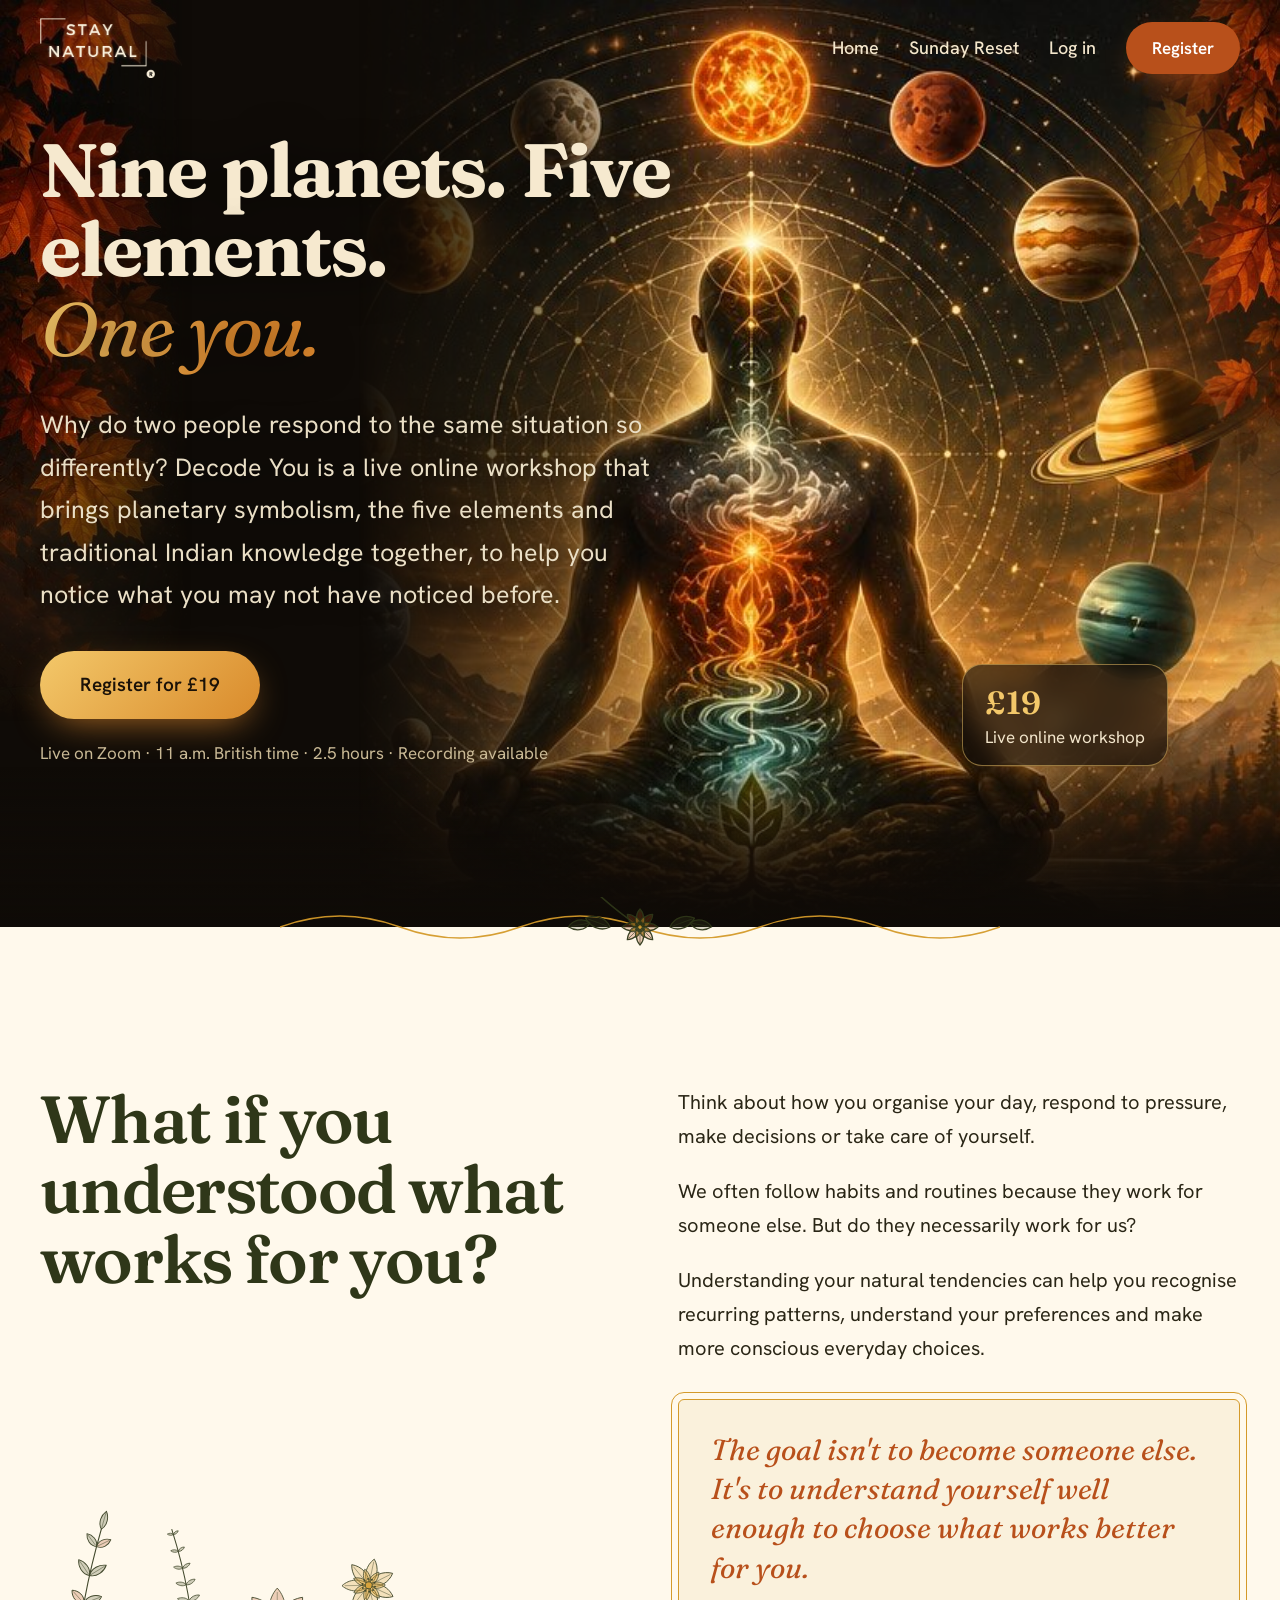
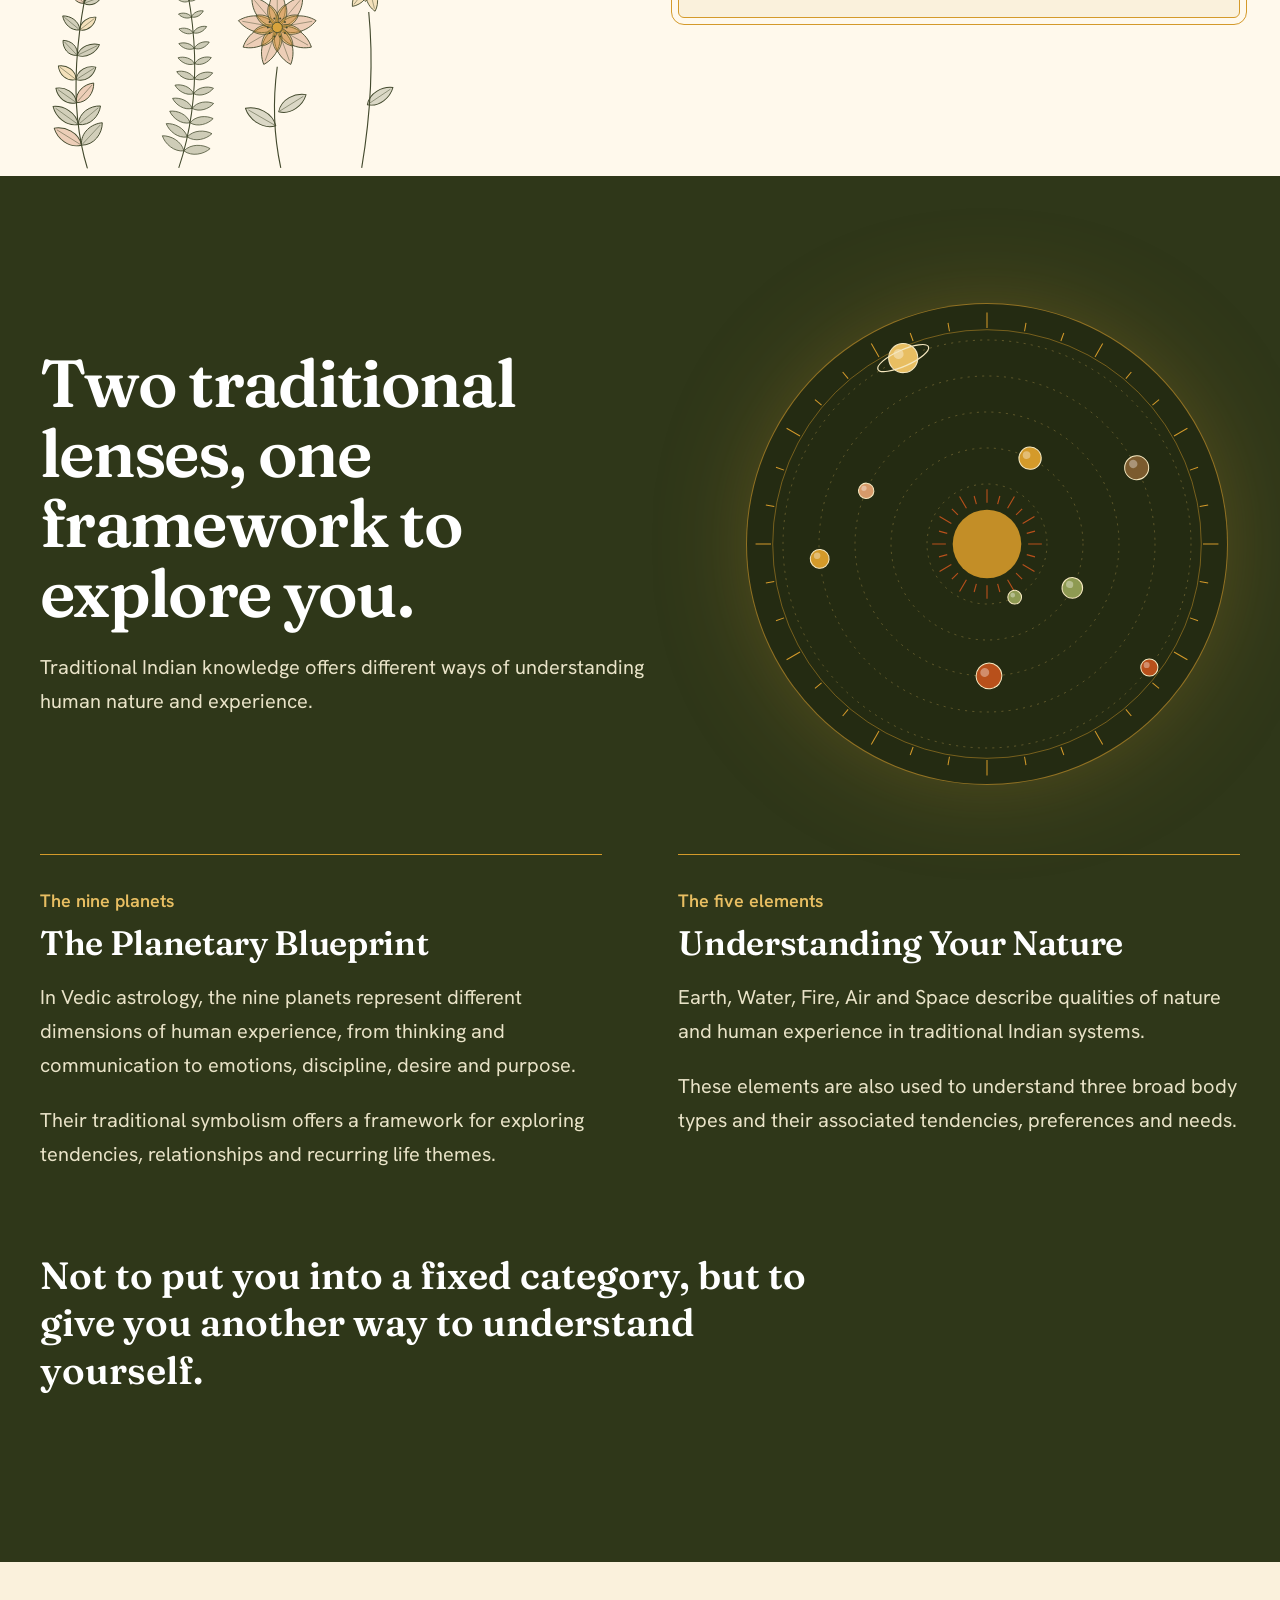
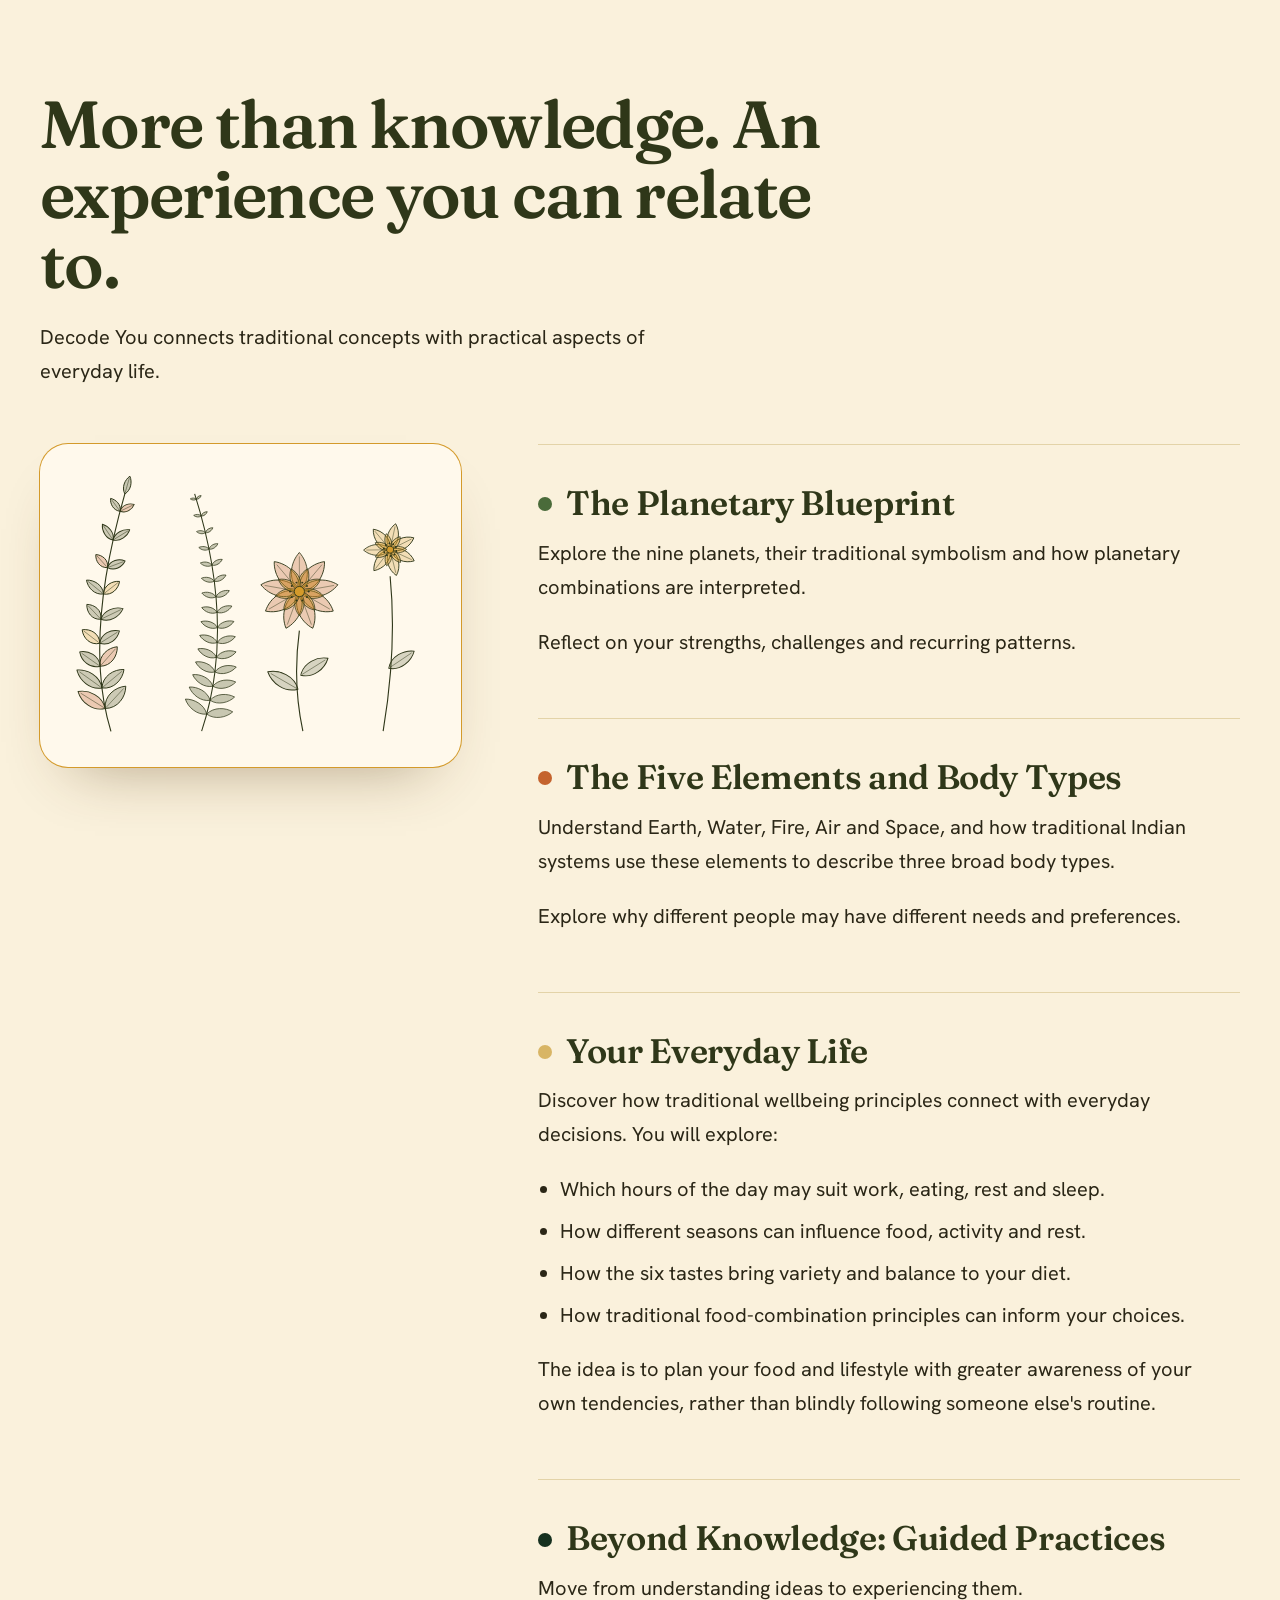
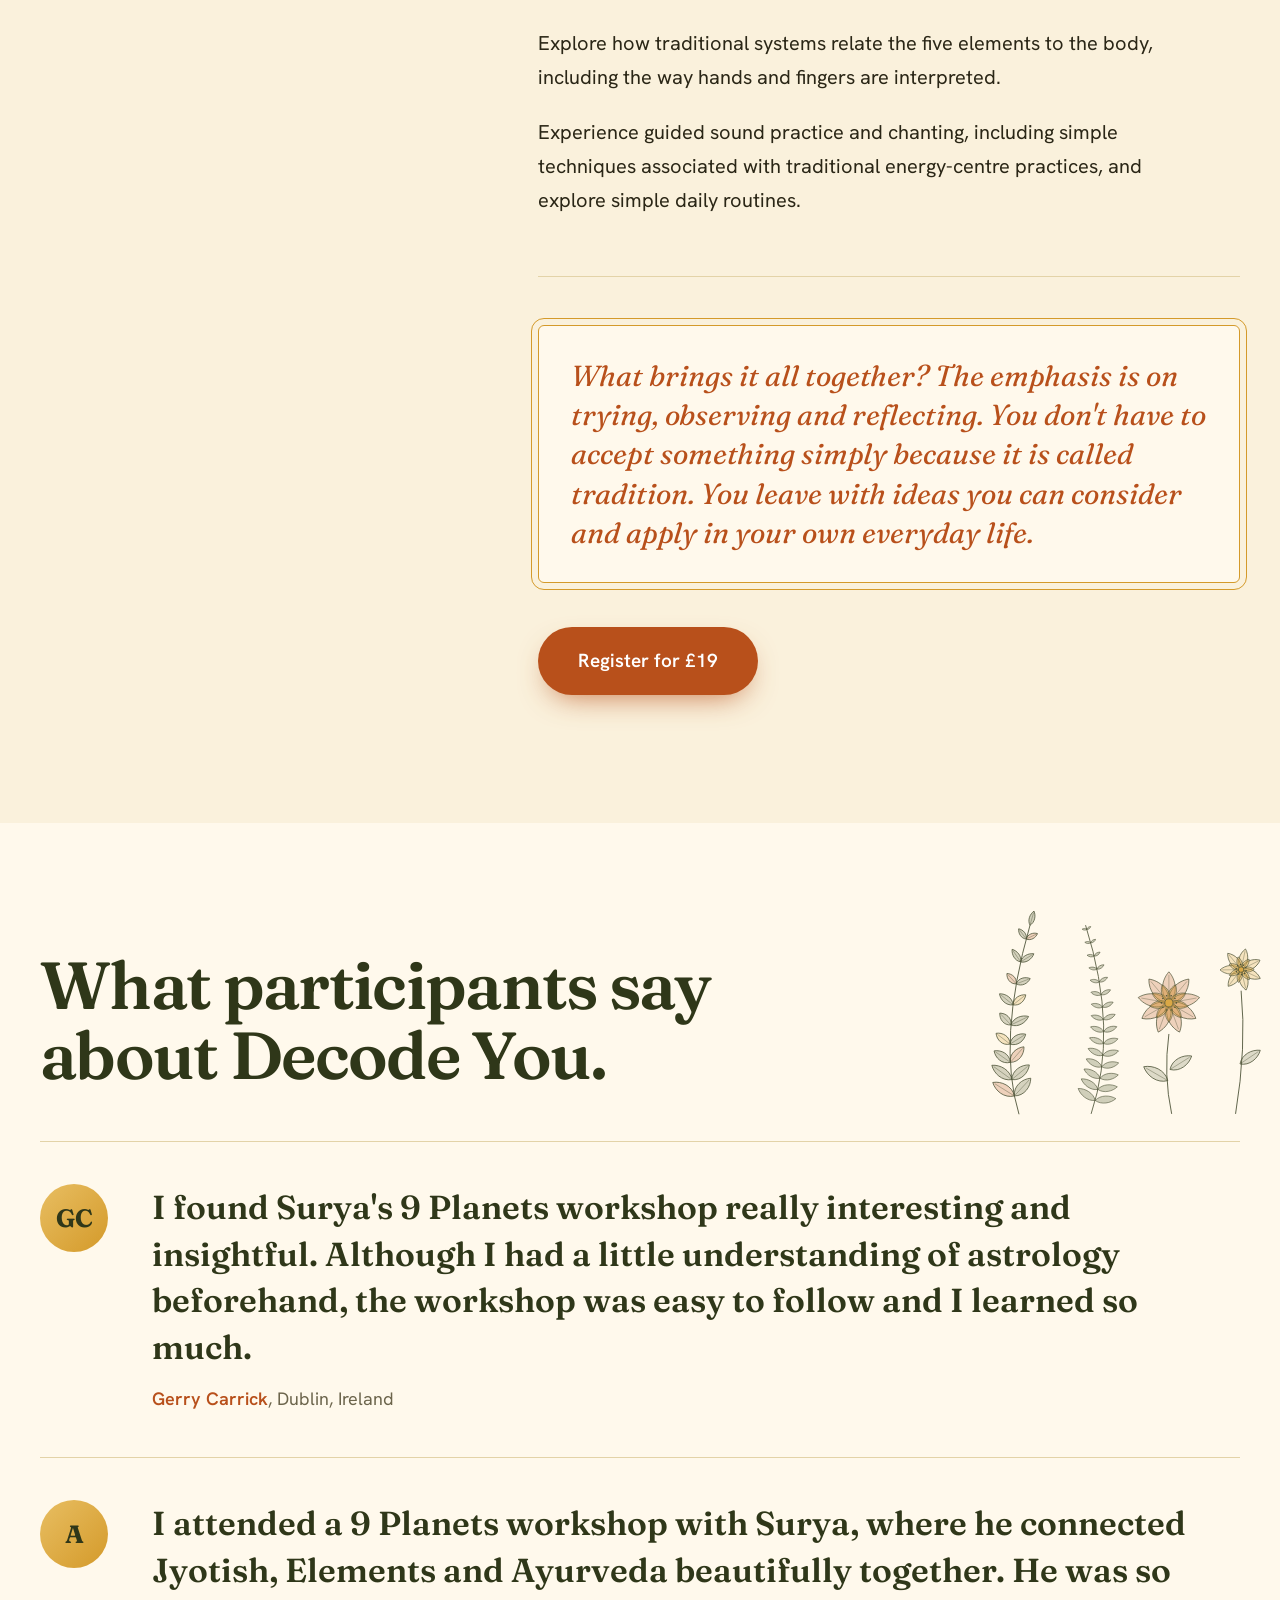
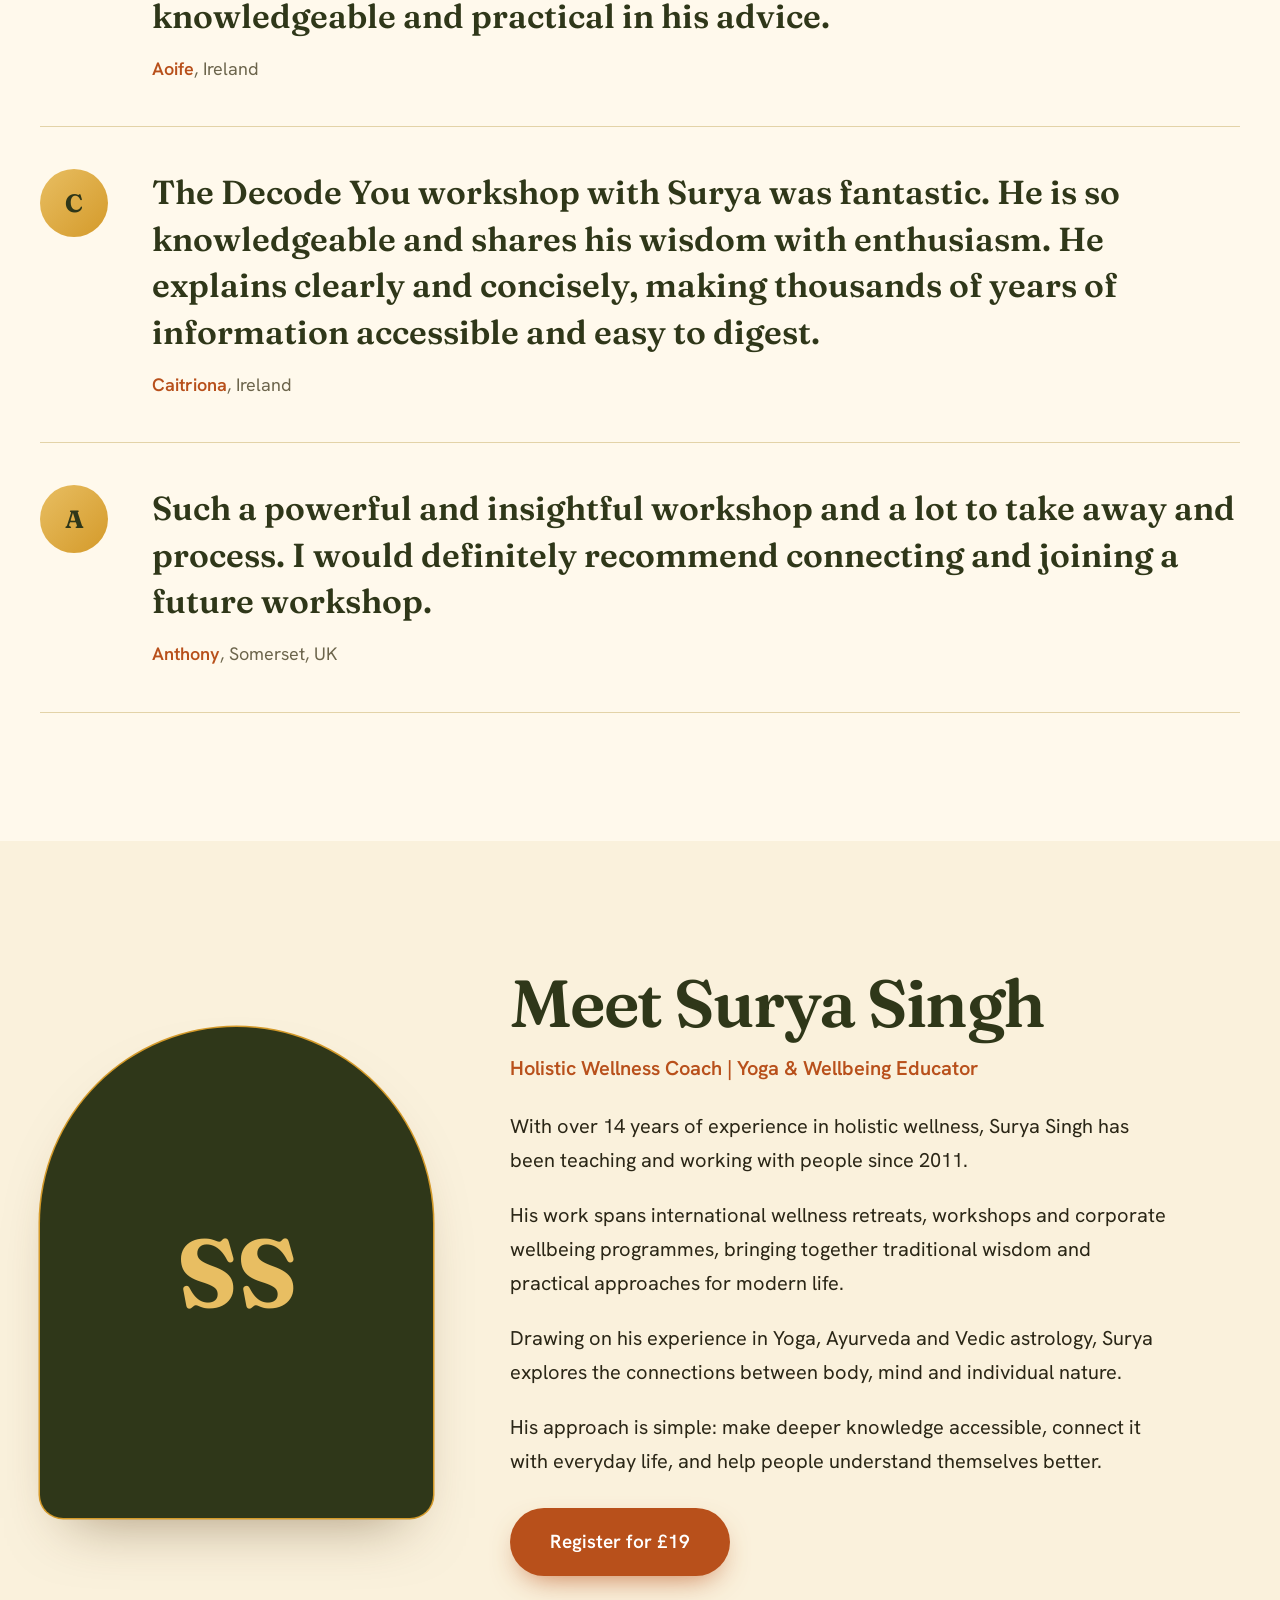
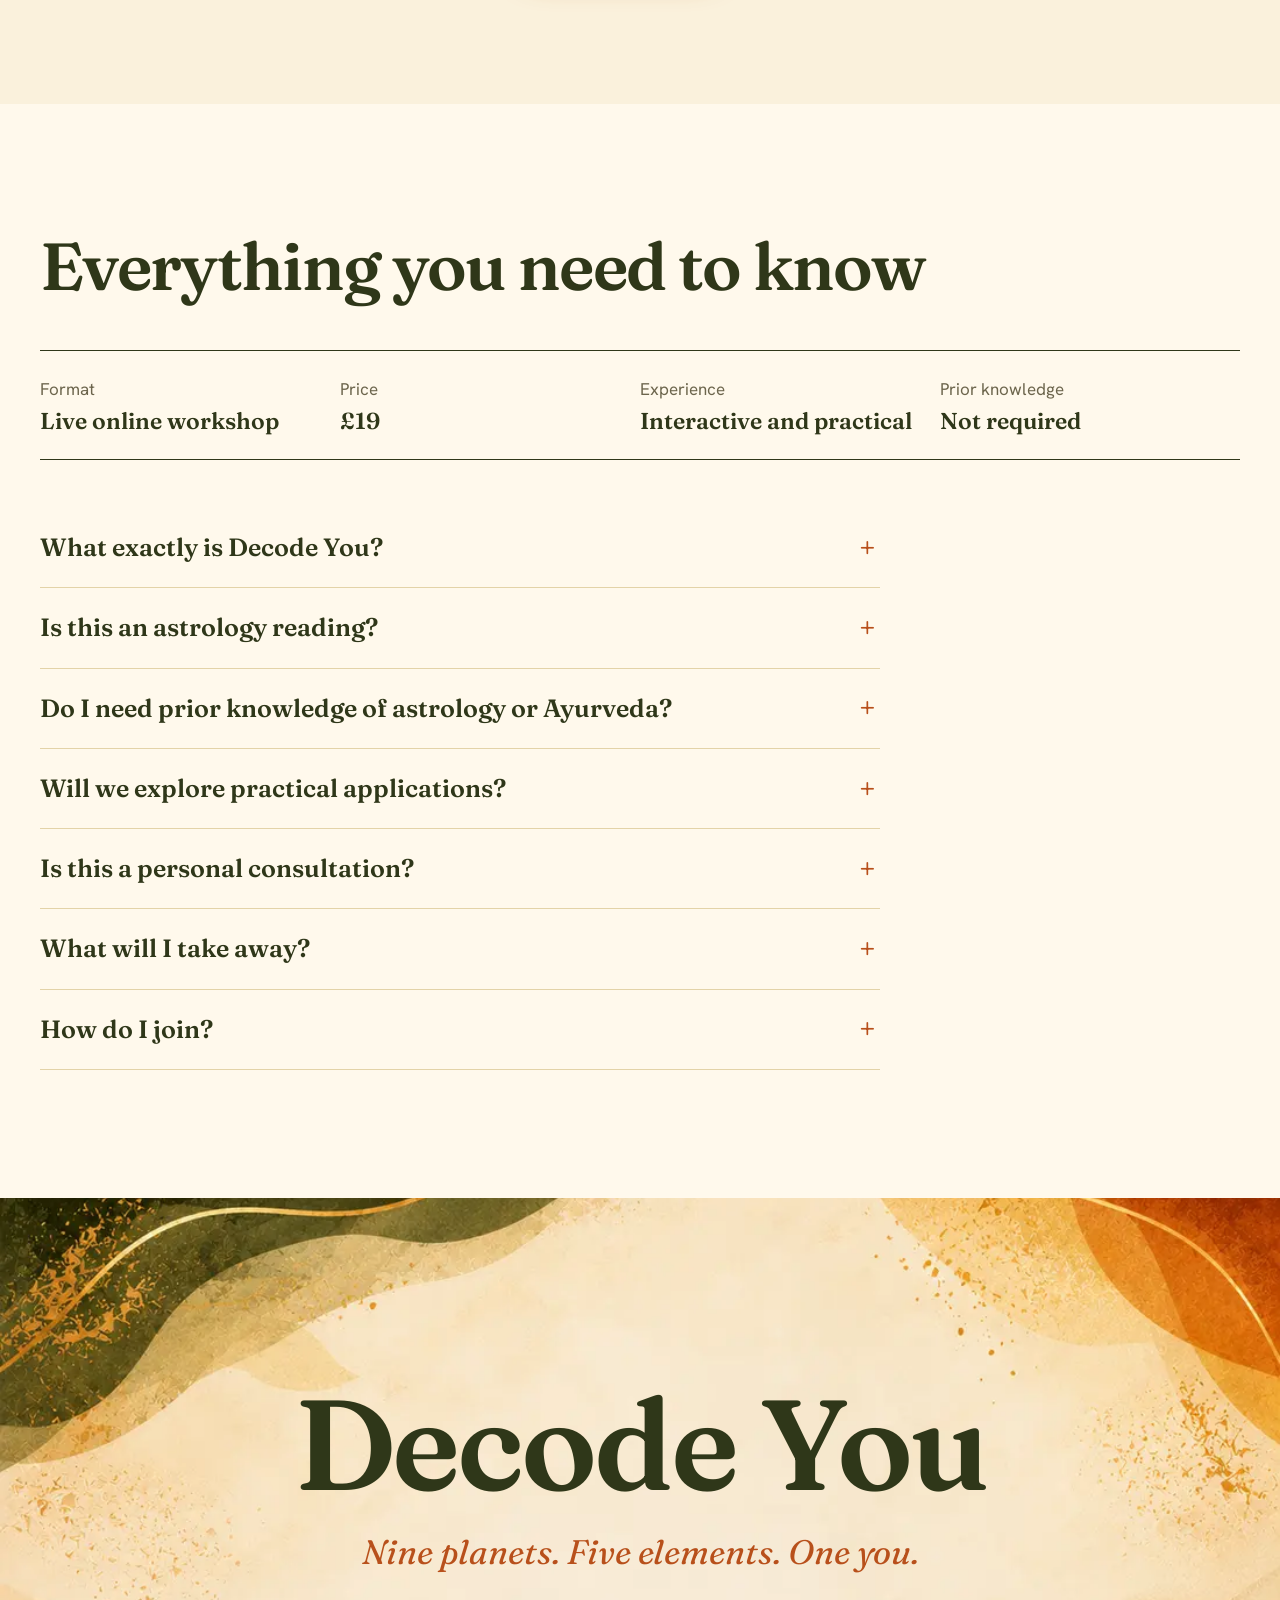
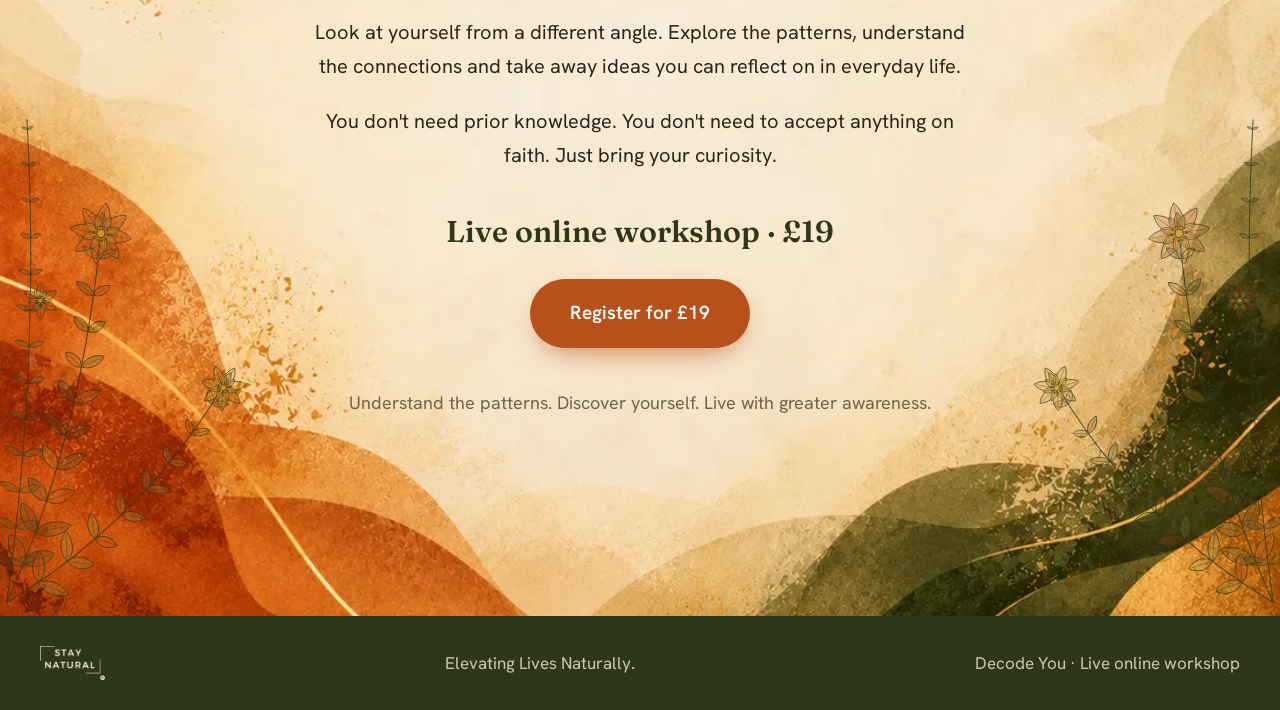
==== new/index.html @ 46fbd065 "Draft: immersive poster hero (not published) Co-Authored-By: Claude Sonnet 5.5 <noreply@anthropic.co" ====
<!DOCTYPE html>
<html lang="en-GB"><head><meta charset="utf-8"><meta name="viewport" content="width=device-width,initial-scale=1">
<title>Decode You Workshop | Nine Planets, Five Elements | Stay Natural</title>
<meta name="description" content="Explore human nature through the nine planets, five elements, traditional Indian knowledge, food and lifestyle principles in the Decode You live online workshop.">
<link rel="preload" href="../fonts/fraunces-latin-700-normal.woff2" as="font" type="font/woff2" crossorigin>

<link rel="stylesheet" href="style.css"></head><body>
<header class="top"><div class="wrap"><a class="brandchip" href="https://www.staynatural.world/" aria-label="Stay Natural home"><img class="logo" src="img/logo-light.png" alt="Stay Natural" width="292" height="153"></a><nav><a href="https://www.staynatural.world/">Home</a><a href="https://www.staynatural.world/sunday-reset">Sunday Reset</a><a href="https://www.staynatural.world/account/my-account">Log in</a><a class="btn" href="https://www.staynatural.world/service-page/decode-you" target="_top">Register</a></nav></div></header>
<main>
<section class="hero hero-d"><div class="scene"><img src="img/scene.jpg" width="1024" height="600" alt="A meditating figure surrounded by nine planets at sunset"></div><img class="lv l" src="img/leaves-l.jpg" alt="" width="192" height="720"><img class="lv r" src="img/leaves-r.jpg" alt="" width="139" height="720"><div class="wrap g"><div>
<h1>Nine planets. Five elements. <span>One you.</span></h1>
<p class="lead">Why do two people respond to the same situation so differently? Decode You is a live online workshop that brings planetary symbolism, the five elements and traditional Indian knowledge together, to help you notice what you may not have noticed before.</p>
<div class="cta"><a class="btn" href="https://www.staynatural.world/service-page/decode-you" target="_top">Register for £19</a><p class="meta">Live on Zoom · 11 a.m. British time · 2.5 hours · Recording available</p></div></div>
<div class="art"><div class="glass"><b>£19</b>Live online workshop</div></div></div></section>
<img class="div" src="art/divider.svg" alt="" width="720" height="60" style="margin:-30px auto 0;position:relative;z-index:3"><section class="ask"><img class="deco" src="art/set.svg" alt="" width="540" height="400"><div class="wrap g"><div><h2>What if you understood what works for you?</h2></div><div>
<p>Think about how you organise your day, respond to pressure, make decisions or take care of yourself.</p>
<p>We often follow habits and routines because they work for someone else. But do they necessarily work for us?</p>
<p>Understanding your natural tendencies can help you recognise recurring patterns, understand your preferences and make more conscious everyday choices.</p>
<p class="real">The goal isn't to become someone else. It's to understand yourself well enough to choose what works better for you.</p></div></div></section>
<section class="fw"><div class="wrap"><div class="top2"><div><h2>Two traditional lenses, one framework to explore you.</h2><p style="margin-top:22px">Traditional Indian knowledge offers different ways of understanding human nature and experience.</p></div><div class="wheel"><img src="art/orbit-light.svg" loading="lazy" width="560" height="560" alt="Nine planets arranged around the sun"></div></div>
<div class="cols"><div class="col"><small class="gold">The nine planets</small><h3>The Planetary Blueprint</h3><p>In Vedic astrology, the nine planets represent different dimensions of human experience, from thinking and communication to emotions, discipline, desire and purpose.</p><p>Their traditional symbolism offers a framework for exploring tendencies, relationships and recurring life themes.</p></div>
<div class="col"><small class="gold">The five elements</small><h3>Understanding Your Nature</h3><p>Earth, Water, Fire, Air and Space describe qualities of nature and human experience in traditional Indian systems.</p><p>These elements are also used to understand three broad body types and their associated tendencies, preferences and needs.</p></div></div>
<p class="close">Not to put you into a fixed category, but to give you another way to understand yourself.</p></div></section>
<section class="ex"><div class="wrap"><h2 style="max-width:18ch;margin-bottom:20px">More than knowledge. An experience you can relate to.</h2><p style="margin-bottom:56px">Decode You connects traditional concepts with practical aspects of everyday life.</p>
<div class="g"><div class="stick"><img src="art/set.svg" class="sprigcard" loading="lazy" width="540" height="400" alt="Botanical illustration"></div><div><div class="rows"><div class="row"><h3><i style="background:#4A6B3A"></i>The Planetary Blueprint</h3><p>Explore the nine planets, their traditional symbolism and how planetary combinations are interpreted.</p><p>Reflect on your strengths, challenges and recurring patterns.</p></div><div class="row"><h3><i style="background:#C4632D"></i>The Five Elements and Body Types</h3><p>Understand Earth, Water, Fire, Air and Space, and how traditional Indian systems use these elements to describe three broad body types.</p><p>Explore why different people may have different needs and preferences.</p></div><div class="row"><h3><i style="background:#D8B565"></i>Your Everyday Life</h3><p>Discover how traditional wellbeing principles connect with everyday decisions. You will explore:</p><ul><li>Which hours of the day may suit work, eating, rest and sleep.</li><li>How different seasons can influence food, activity and rest.</li><li>How the six tastes bring variety and balance to your diet.</li><li>How traditional food-combination principles can inform your choices.</li></ul><p>The idea is to plan your food and lifestyle with greater awareness of your own tendencies, rather than blindly following someone else's routine.</p></div><div class="row"><h3><i style="background:#15301F"></i>Beyond Knowledge: Guided Practices</h3><p>Move from understanding ideas to experiencing them.</p><p>Explore how traditional systems relate the five elements to the body, including the way hands and fingers are interpreted.</p><p>Experience guided sound practice and chanting, including simple techniques associated with traditional energy-centre practices, and explore simple daily routines.</p></div></div>
<div class="real together">What brings it all together? The emphasis is on trying, observing and reflecting. You don't have to accept something simply because it is called tradition. You leave with ideas you can consider and apply in your own everyday life.</div>
<div style="margin-top:44px"><a class="btn" href="https://www.staynatural.world/service-page/decode-you" target="_top">Register for £19</a></div></div></div></div></section>
<section class="voices"><img class="deco faqdeco" src="art/set.svg" alt="" width="540" height="400"><div class="wrap"><h2 style="max-width:16ch">What participants say about Decode You.</h2><div class="q"><div class="av" data-k="gerry">GC</div><div><blockquote>I found Surya's 9 Planets workshop really interesting and insightful. Although I had a little understanding of astrology beforehand, the workshop was easy to follow and I learned so much.</blockquote><div class="who"><b>Gerry Carrick</b>, Dublin, Ireland</div></div></div><div class="q"><div class="av" data-k="aoife">A</div><div><blockquote>I attended a 9 Planets workshop with Surya, where he connected Jyotish, Elements and Ayurveda beautifully together. He was so knowledgeable and practical in his advice.</blockquote><div class="who"><b>Aoife</b>, Ireland</div></div></div><div class="q"><div class="av" data-k="caitriona">C</div><div><blockquote>The Decode You workshop with Surya was fantastic. He is so knowledgeable and shares his wisdom with enthusiasm. He explains clearly and concisely, making thousands of years of information accessible and easy to digest.</blockquote><div class="who"><b>Caitriona</b>, Ireland</div></div></div><div class="q"><div class="av" data-k="anthony">A</div><div><blockquote>Such a powerful and insightful workshop and a lot to take away and process. I would definitely recommend connecting and joining a future workshop.</blockquote><div class="who"><b>Anthony</b>, Somerset, UK</div></div></div></div></section>
<section class="guide"><div class="wrap g"><div class="portrait" id="portrait">SS</div><div><h2>Meet Surya Singh</h2><p class="role">Holistic Wellness Coach | Yoga &amp; Wellbeing Educator</p>
<p>With over 14 years of experience in holistic wellness, Surya Singh has been teaching and working with people since 2011.</p>
<p>His work spans international wellness retreats, workshops and corporate wellbeing programmes, bringing together traditional wisdom and practical approaches for modern life.</p>
<p>Drawing on his experience in Yoga, Ayurveda and Vedic astrology, Surya explores the connections between body, mind and individual nature.</p>
<p>His approach is simple: make deeper knowledge accessible, connect it with everyday life, and help people understand themselves better.</p>
<div style="margin-top:30px"><a class="btn" href="https://www.staynatural.world/service-page/decode-you" target="_top">Register for £19</a></div></div></div></section>
<section id="faqs"><div class="wrap"><h2>Everything you need to know</h2>
<div class="facts"><div><small>Format</small><b>Live online workshop</b></div><div><small>Price</small><b>£19</b></div><div><small>Experience</small><b>Interactive and practical</b></div><div><small>Prior knowledge</small><b>Not required</b></div></div>
<div class="faq"><details><summary>What exactly is Decode You?</summary><p>Decode You is a guided workshop exploring human nature through the nine planets, five elements and traditional Indian knowledge. It connects these ideas with body types, daily routines and practical wellbeing.</p></details><details><summary>Is this an astrology reading?</summary><p>No. Decode You is a group workshop, not an individual birth-chart reading or prediction session. It introduces traditional planetary symbolism as one framework for exploring human experience.</p></details><details><summary>Do I need prior knowledge of astrology or Ayurveda?</summary><p>No. The workshop is designed as an accessible introduction. You only need curiosity and a willingness to explore.</p></details><details><summary>Will we explore practical applications?</summary><p>Yes. Alongside the concepts, you will explore body types, seasonal living, food principles, daily routines, guided sound practice and chanting.</p></details><details><summary>Is this a personal consultation?</summary><p>No. It is a group learning experience. Individual birth-chart analysis and personal consultations are not included.</p></details><details><summary>What will I take away?</summary><p>You will leave with a framework for reflecting on your tendencies, reconsidering everyday habits and exploring how traditional knowledge connects with your own experience.</p></details><details><summary>How do I join?</summary><p>Register online. You will receive the information needed to join the live workshop.</p></details></div></div></section>
<section class="final"><img class="garl l" src="art/garland-l.svg" alt="" width="400" height="900"><img class="garl r" src="art/garland-r.svg" alt="" width="400" height="900"><div class="wrap" style="position:relative;z-index:2"><h2>Decode You</h2><p class="sub">Nine planets. Five elements. One you.</p>
<p>Look at yourself from a different angle. Explore the patterns, understand the connections and take away ideas you can reflect on in everyday life.</p><p>You don't need prior knowledge. You don't need to accept anything on faith. Just bring your curiosity.</p>
<div class="price">Live online workshop · £19</div><a class="btn" href="https://www.staynatural.world/service-page/decode-you" target="_top">Register for £19</a>
<p class="end">Understand the patterns. Discover yourself. Live with greater awareness.</p></div></section>
<section class="bro" id="bro"><div class="wrap"><h2>Want to explore Decode You further?</h2><p style="margin-top:18px">Discover the ideas behind the workshop in our complimentary editorial brochure.</p><a class="btn" id="brochure" href="#">Download the free brochure (PDF)</a></div></section>
</main>
<footer><div class="wrap"><img src="img/logo-light.png" alt="Stay Natural" width="292" height="153"><span>Elevating Lives Naturally.</span><span>Decode You · Live online workshop</span></div></footer>
<div class="bar"><b>£19</b><a class="btn" href="https://www.staynatural.world/service-page/decode-you" target="_top">Register</a></div>
<script type="application/ld+json">{"@context":"https://schema.org","@type":"FAQPage","mainEntity":[{"@type":"Question","name":"What exactly is Decode You?","acceptedAnswer":{"@type":"Answer","text":"Decode You is a guided workshop exploring human nature through the nine planets, five elements and traditional Indian knowledge. It connects these ideas with body types, daily routines and practical wellbeing."}},{"@type":"Question","name":"Is this an astrology reading?","acceptedAnswer":{"@type":"Answer","text":"No. Decode You is a group workshop, not an individual birth-chart reading or prediction session. It introduces traditional planetary symbolism as one framework for exploring human experience."}},{"@type":"Question","name":"Do I need prior knowledge of astrology or Ayurveda?","acceptedAnswer":{"@type":"Answer","text":"No. The workshop is designed as an accessible introduction. You only need curiosity and a willingness to explore."}},{"@type":"Question","name":"Will we explore practical applications?","acceptedAnswer":{"@type":"Answer","text":"Yes. Alongside the concepts, you will explore body types, seasonal living, food principles, daily routines, guided sound practice and chanting."}},{"@type":"Question","name":"Is this a personal consultation?","acceptedAnswer":{"@type":"Answer","text":"No. It is a group learning experience. Individual birth-chart analysis and personal consultations are not included."}},{"@type":"Question","name":"What will I take away?","acceptedAnswer":{"@type":"Answer","text":"You will leave with a framework for reflecting on your tendencies, reconsidering everyday habits and exploring how traditional knowledge connects with your own experience."}},{"@type":"Question","name":"How do I join?","acceptedAnswer":{"@type":"Answer","text":"Register online. You will receive the information needed to join the live workshop."}}]}</script>
<script>
var PHOTOS={surya:"",gerry:"",aoife:"",caitriona:"",anthony:""},BROCHURE_URL="";
(function(){for(var k in PHOTOS){if(!PHOTOS[k])continue;var t=k==="surya"?document.getElementById("portrait"):document.querySelector('.av[data-k="'+k+'"]');if(t){var i=new Image();i.alt=k;i.src=PHOTOS[k];t.textContent="";t.appendChild(i)}}
if(BROCHURE_URL){document.getElementById("brochure").href=BROCHURE_URL;document.getElementById("bro").classList.add("on")}})();
</script></body></html>
---- new/style.css ----
@font-face{font-family:Fraunces;font-style:normal;font-weight:600;font-display:swap;src:url(../fonts/fraunces-latin-600-normal.woff2) format('woff2')}@font-face{font-family:Fraunces;font-style:normal;font-weight:700;font-display:swap;src:url(../fonts/fraunces-latin-700-normal.woff2) format('woff2')}@font-face{font-family:Fraunces;font-style:italic;font-weight:400;font-display:swap;src:url(../fonts/fraunces-latin-400-italic.woff2) format('woff2')}@font-face{font-family:'Hanken Grotesk';font-weight:400;font-display:swap;src:url(../fonts/hanken-grotesk-latin-400-normal.woff2) format('woff2')}@font-face{font-family:'Hanken Grotesk';font-weight:500;font-display:swap;src:url(../fonts/hanken-grotesk-latin-500-normal.woff2) format('woff2')}@font-face{font-family:'Hanken Grotesk';font-weight:600;font-display:swap;src:url(../fonts/hanken-grotesk-latin-600-normal.woff2) format('woff2')}

:root{--cream:#FAF1DC;--paper:#FFF9EC;--olive:#4A5428;--olive-d:#2F3719;--ember:#B8501B;--ember-d:#92390F;--gold:#D49A2A;--gold-l:#E8BE62;--ink:#2A2616;--mute:#6C654C;--line:#E3D3A8}
*{box-sizing:border-box;margin:0;padding:0}
html{scroll-behavior:smooth}
body{font-family:'Hanken Grotesk',system-ui,sans-serif;font-size:20px;line-height:1.7;color:var(--ink);background:var(--paper);-webkit-font-smoothing:antialiased;overflow-x:hidden}
h1,h2,h3{font-family:Fraunces,Georgia,serif;font-weight:600;letter-spacing:-.025em;line-height:1.05;color:var(--olive-d)}
h1{font-size:clamp(44px,5.9vw,92px);font-weight:700}
h2{font-size:clamp(36px,5.2vw,68px)}
h3{font-size:clamp(25px,2.7vw,34px);line-height:1.2;letter-spacing:-.01em}
p{margin-bottom:1.05em;max-width:60ch}
a{color:inherit}
:focus-visible{outline:3px solid var(--ember);outline-offset:3px}
.wrap{width:min(1200px,100% - 48px);margin-inline:auto}
section{padding:clamp(76px,10vw,140px) 0;position:relative}
.btn{display:inline-block;background:var(--ember);color:#fff;text-decoration:none;font-weight:600;font-size:19px;padding:18px 40px;border-radius:999px;transition:transform .2s,background .2s;box-shadow:0 12px 30px -12px rgba(184,80,27,.8)}
.btn:hover{background:var(--ember-d);transform:translateY(-2px)}
.top{position:absolute;z-index:30;top:0;left:0;right:0}
.top .wrap{display:flex;justify-content:space-between;align-items:center;height:96px}
.top nav{display:flex;gap:30px;align-items:center;font-size:18px;font-weight:500}
.top a{text-decoration:none}.top nav a:not(.btn):hover{color:var(--ember)}
.top .btn{padding:12px 26px;font-size:17px;color:#fff}
.logo{height:60px;width:auto;display:block}.top .brandchip{background:rgba(255,249,236,.9);border-radius:16px;padding:6px 14px;display:block;box-shadow:0 6px 20px -10px rgba(80,50,10,.4)}
@media(max-width:760px){.top nav a:not(.btn){display:none}.logo{height:48px}}
/* hero */
.hero{min-height:100vh;min-height:100svh;display:flex;align-items:center;padding:130px 0 90px;overflow:hidden;background:linear-gradient(90deg,rgba(250,241,220,.9) 0,rgba(250,241,220,.55) 50%,rgba(250,241,220,0) 78%),var(--cream) url(img/wash.webp) center/cover no-repeat}
.hero .g{display:grid;grid-template-columns:1.15fr .85fr;gap:clamp(20px,4vw,60px);align-items:center}
.hero h1 span{display:block;font-style:italic;font-weight:400;color:var(--ember)}
.hero p.lead{font-size:clamp(20px,2.1vw,25px);margin:26px 0 34px;max-width:48ch}
.meta{margin-top:20px;font-size:17px;color:var(--mute)}
.art{position:relative;display:grid;place-items:center}
.arch{width:100%;max-width:520px;aspect-ratio:4/5;border-radius:240px 240px 26px 26px;background:rgba(255,249,236,.78);box-shadow:0 0 0 1.5px var(--gold),0 40px 80px -36px rgba(80,50,10,.5);padding:26px 22px 20px;backdrop-filter:blur(2px);animation:rise 1.1s cubic-bezier(.2,.7,.2,1) both}
.arch img{width:100%;height:100%;object-fit:contain;display:block}
.glass{position:absolute;left:-2%;bottom:6%;padding:16px 22px;border-radius:20px;background:rgba(255,249,236,.9);backdrop-filter:blur(12px);border:1px solid var(--gold);color:var(--ink);font-size:17px;line-height:1.4;box-shadow:0 20px 40px -20px rgba(80,50,10,.4);animation:rise 1.1s .45s cubic-bezier(.2,.7,.2,1) both}
.glass b{display:block;font-family:Fraunces,serif;font-size:32px;color:var(--ember);font-weight:600}
@keyframes rise{from{opacity:0;transform:translateY(24px)}to{opacity:1;transform:none}}
.hero h1,.hero .lead,.hero .cta{animation:rise .9s cubic-bezier(.2,.7,.2,1) both}.hero .lead{animation-delay:.12s}.hero .cta{animation-delay:.24s}
@media(prefers-reduced-motion:reduce){.arch,.glass,.hero h1,.hero .lead,.hero .cta{animation:none}html{scroll-behavior:auto}}
@media(max-width:900px){.hero{min-height:0;padding-top:110px}.hero .g{grid-template-columns:1fr}.art{order:-1}.arch{max-width:300px}.glass{left:2%}}
/* ask */
.ask{background:var(--paper)}
.ask .g{display:grid;grid-template-columns:1fr 1fr;gap:clamp(30px,6vw,96px);align-items:start}
@media(max-width:860px){.ask .g{grid-template-columns:1fr}}
.real{margin-top:34px;border:1px solid var(--gold);outline:1px solid var(--gold);outline-offset:6px;border-radius:6px;padding:30px 32px;background:var(--cream);font-family:Fraunces,serif;font-style:italic;font-size:clamp(22px,2.6vw,29px);line-height:1.35;color:var(--ember);max-width:none}
/* framework */
.fw{background:var(--olive-d);color:#E9E3C8}
.fw h2,.fw h3{color:#fff}
.fw .top2{display:grid;grid-template-columns:1.1fr .9fr;gap:clamp(30px,6vw,90px);align-items:center;margin-bottom:70px}
.wheel{aspect-ratio:1;width:100%;max-width:480px;margin-inline:auto;border-radius:50%;overflow:hidden;background:#242b12;box-shadow:0 0 0 1px rgba(212,154,42,.55),0 0 110px -20px rgba(212,154,42,.35)}
.wheel img{width:100%;height:100%;object-fit:cover;object-position:50% 46%;animation:slow 100s linear infinite}
@keyframes slow{to{transform:rotate(360deg)}}
@media(prefers-reduced-motion:reduce){.wheel img{animation:none}}
.fw .cols{display:grid;grid-template-columns:1fr 1fr;gap:clamp(34px,6vw,90px)}
.fw .col{border-top:1px solid var(--gold);padding-top:28px}
.fw .col small{font-size:18px;color:var(--gold-l);font-weight:600}
.fw .col h3{margin:6px 0 16px}
.fw .close{margin-top:60px;font-family:Fraunces,serif;font-size:clamp(24px,3vw,38px);line-height:1.25;max-width:30ch;color:#fff}
@media(max-width:860px){.fw .top2,.fw .cols{grid-template-columns:1fr}.wheel{max-width:340px}}
/* explore */
.ex{background:var(--cream)}
.ex .g{display:grid;grid-template-columns:.75fr 1.25fr;gap:clamp(30px,6vw,90px);align-items:start}
.stick{position:sticky;top:40px;background:var(--paper);border-radius:28px;padding:22px;box-shadow:0 0 0 1px var(--gold),0 30px 60px -34px rgba(80,50,10,.45)}
.stick img{width:100%;display:block}
.rows{border-top:1px solid var(--line)}
.row{padding:38px 0;border-bottom:1px solid var(--line)}
.row h3{display:flex;gap:14px;align-items:flex-start;margin-bottom:12px}
.row h3 i{flex:none;width:14px;height:14px;border-radius:50%;margin-top:.42em}
.row ul{margin:0 0 1em;padding-left:1.1em}.row li{margin-bottom:.4em}
.together{margin-top:48px;background:var(--paper)}
@media(max-width:900px){.ex .g{grid-template-columns:1fr}.stick{position:static;max-width:380px}}
/* voices */
.voices{background:var(--paper)}
.voices .q{display:grid;grid-template-columns:84px 1fr;gap:28px;padding:42px 0;border-bottom:1px solid var(--line);align-items:start}
.voices .q:first-of-type{margin-top:50px;border-top:1px solid var(--line)}
.av{width:68px;height:68px;border-radius:50%;background:linear-gradient(135deg,var(--gold-l),var(--gold));color:var(--olive-d);display:grid;place-items:center;font-family:Fraunces,serif;font-weight:700;font-size:25px;overflow:hidden}
.av img{width:100%;height:100%;object-fit:cover}
blockquote{font-family:Fraunces,serif;font-size:clamp(23px,2.6vw,34px);line-height:1.4;font-weight:400;color:var(--olive-d)}
.who{margin-top:14px;font-size:18px;color:var(--mute)}.who b{color:var(--ember);font-weight:600}
@media(max-width:700px){.voices .q{grid-template-columns:1fr;gap:16px}}
/* guide */
.guide{background:var(--cream)}
.guide .g{display:grid;grid-template-columns:.7fr 1.3fr;gap:clamp(30px,6vw,90px);align-items:center}
.portrait{aspect-ratio:4/5;border-radius:220px 220px 26px 26px;background:var(--olive-d);display:grid;place-items:center;font-family:Fraunces,serif;font-weight:700;font-size:96px;color:var(--gold-l);overflow:hidden;box-shadow:0 0 0 1.5px var(--gold),0 30px 60px -30px rgba(80,50,10,.5)}
.portrait img{width:100%;height:100%;object-fit:cover}
.role{color:var(--ember);font-weight:600;margin:12px 0 24px}
@media(max-width:860px){.guide .g{grid-template-columns:1fr}.portrait{max-width:320px}}
/* faq */
.facts{display:grid;grid-template-columns:repeat(4,1fr);margin:48px 0;border-block:1px solid var(--olive-d)}
.facts div{padding:24px 18px 24px 0}.facts small{display:block;font-size:17px;color:var(--mute)}.facts b{font-family:Fraunces,serif;font-size:23px;font-weight:600;color:var(--olive-d);line-height:1.2;display:block;margin-top:4px}
@media(max-width:760px){.facts{grid-template-columns:1fr 1fr}}
details{border-bottom:1px solid var(--line)}
summary{cursor:pointer;list-style:none;padding:24px 44px 24px 0;font-family:Fraunces,serif;font-size:clamp(20px,2.2vw,25px);font-weight:600;color:var(--olive-d);position:relative;line-height:1.25}
summary::-webkit-details-marker{display:none}
summary:after{content:"+";position:absolute;right:4px;top:50%;transform:translateY(-50%);font-size:30px;color:var(--ember);transition:transform .25s}
details[open] summary:after{transform:translateY(-50%) rotate(45deg)}
details p{padding-bottom:24px}
.faq{max-width:840px}
/* final */
.final{background:var(--cream) url(img/wash.webp) center/cover no-repeat;text-align:center;padding:clamp(100px,14vw,190px) 0}
.final h2{font-size:clamp(52px,10vw,128px)}
.final .sub{font-family:Fraunces,serif;font-style:italic;font-size:clamp(22px,2.8vw,34px);color:var(--ember);margin:12px 0 34px}
.final p{margin-inline:auto}
.final .price{font-family:Fraunces,serif;font-size:30px;margin:34px 0 22px;color:var(--olive-d)}
.final .end{margin-top:40px;font-size:18px;color:var(--mute)}
.bro{background:var(--cream);display:none}.bro.on{display:block}
footer{padding:30px 0;font-size:17px;color:#CFC9AE;background:var(--olive-d)}
footer .wrap{display:flex;justify-content:space-between;align-items:center;gap:16px;flex-wrap:wrap}
footer img{height:34px;width:auto}
.bar{display:none}
@media(max-width:700px){.bar{display:flex;position:fixed;inset:auto 0 0 0;z-index:45;background:rgba(255,249,236,.97);border-top:1px solid var(--gold);padding:10px 16px;gap:14px;align-items:center;justify-content:space-between}.bar b{font-family:Fraunces,serif;font-size:22px;color:var(--ember)}.bar .btn{padding:12px 26px;font-size:16px}body{padding-bottom:70px}}

.arch{padding:10px}.arch img{object-fit:contain;padding:0}
.garl{position:absolute;bottom:0;width:min(21vw,270px);height:auto;pointer-events:none;z-index:1}
.garl.l{left:0}.garl.r{right:0}
.hero .wrap{position:relative;z-index:2}.hero .garl.r{z-index:0;width:min(18vw,230px)}
.div{display:block;width:min(720px,86%);margin:0 auto;height:auto;opacity:.95}
.sprigcard{display:block;width:100%;height:auto}
.deco{position:absolute;pointer-events:none;height:auto}
.ask{overflow:hidden}.ask .deco{left:3%;bottom:-6px;width:min(30vw,380px);opacity:.9}
.faqdeco{right:0;top:80px;width:min(24vw,300px);opacity:.85}
.final .garl{opacity:.8}
@media(max-width:900px){.garl{width:34vw;opacity:.7}.ask .deco{display:none}.faqdeco{display:none}}

/* immersive dark hero */
.hero-d{background:#0F0B07;color:#F3E6CC}
.hero-d .scene{position:absolute;right:0;top:0;bottom:0;width:72%;overflow:hidden}
.hero-d .scene img{width:100%;height:100%;object-fit:cover;object-position:60% 50%;-webkit-mask-image:linear-gradient(90deg,transparent 0,#000 38%);mask-image:linear-gradient(90deg,transparent 0,#000 38%);animation:fadein 1.6s ease both}
@keyframes fadein{from{opacity:0;transform:scale(1.04)}to{opacity:1;transform:none}}
.hero-d .lv{position:absolute;top:0;height:78%;width:auto;mix-blend-mode:screen;opacity:.9;z-index:1;pointer-events:none}
.hero-d .lv.l{left:0}.hero-d .lv.r{right:0;display:block}
.hero-d::after{content:"";position:absolute;inset:auto 0 0 0;height:160px;background:linear-gradient(0deg,#0F0B07,transparent);z-index:1}
.hero-d h1{color:#F6E9CF;text-shadow:0 4px 40px rgba(0,0,0,.6)}
.hero-d h1 span{background:linear-gradient(100deg,#F3C86A,#E08A2E 70%);-webkit-background-clip:text;background-clip:text;color:transparent;font-style:italic;font-weight:400}
.hero-d p.lead{color:#EADFC6;text-shadow:0 2px 20px rgba(0,0,0,.7)}
.hero-d .meta{color:#C9B995}
.hero-d .btn{background:linear-gradient(135deg,#F3C86A,#D98A2B);color:#1B1208;box-shadow:0 12px 36px -12px rgba(224,138,46,.8)}
.hero-d .btn:hover{background:#fff}
.hero-d .top nav,.hero-d .glass{color:#F3E6CC}
.top nav a{color:inherit}
.hero-d .glass{background:rgba(15,11,7,.62);border-color:rgba(243,200,106,.5);right:6%;left:auto;bottom:10%;z-index:3}
.hero-d .glass b{color:#F3C86A}
.hero-d .wrap{z-index:3}
.hero-d .g{grid-template-columns:1fr}
.hero-d .g>div:first-child{max-width:640px}
.hero-d .art{position:static}
.top{color:#F3E6CC}
.top .brandchip{background:none;box-shadow:none;padding:0}
@media(max-width:900px){.hero-d{padding-top:120px}.hero-d .scene{position:relative;width:100%;height:340px;margin:-20px 0 -80px;inset:auto}.hero-d .scene img{-webkit-mask-image:linear-gradient(180deg,#000 55%,transparent);mask-image:linear-gradient(180deg,#000 55%,transparent)}.hero-d .lv{height:36%}.hero-d{flex-direction:column}.hero-d .glass{position:static;display:inline-block;margin-top:24px}}
@media(prefers-reduced-motion:reduce){.hero-d .scene img{animation:none}}
.hero-d .lv.l{-webkit-mask-image:linear-gradient(90deg,#000 35%,transparent),linear-gradient(180deg,#000 55%,transparent);-webkit-mask-composite:source-in;mask-image:linear-gradient(90deg,#000 35%,transparent),linear-gradient(180deg,#000 55%,transparent);mask-composite:intersect;mix-blend-mode:normal;opacity:.85}
.hero-d .lv.r{-webkit-mask-image:linear-gradient(270deg,#000 30%,transparent),linear-gradient(180deg,#000 55%,transparent);-webkit-mask-composite:source-in;mask-image:linear-gradient(270deg,#000 30%,transparent),linear-gradient(180deg,#000 55%,transparent);mask-composite:intersect;mix-blend-mode:normal;opacity:.9}
.hero-d h1 span{display:inline-block;padding:0 .08em .14em 0}
.hero-d .scene{-webkit-mask-image:linear-gradient(180deg,#000 80%,transparent);mask-image:linear-gradient(180deg,#000 80%,transparent)}
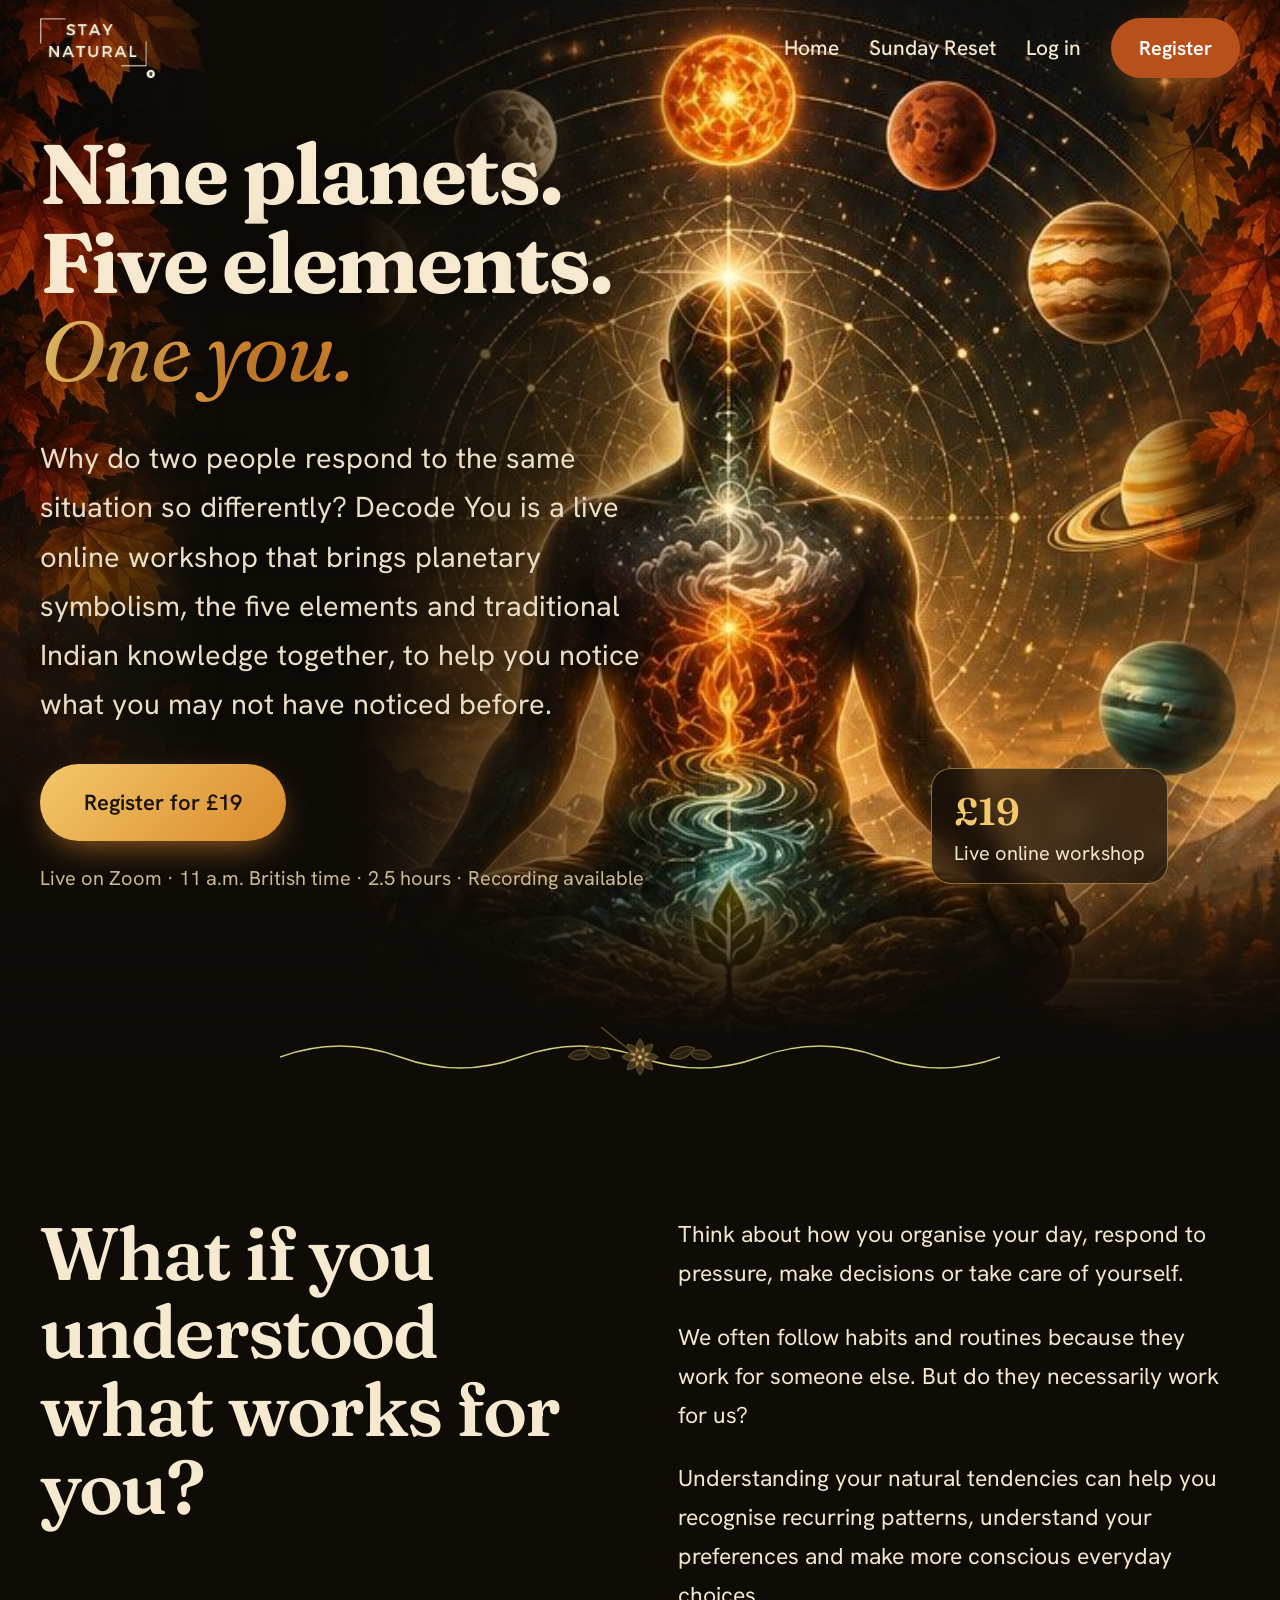
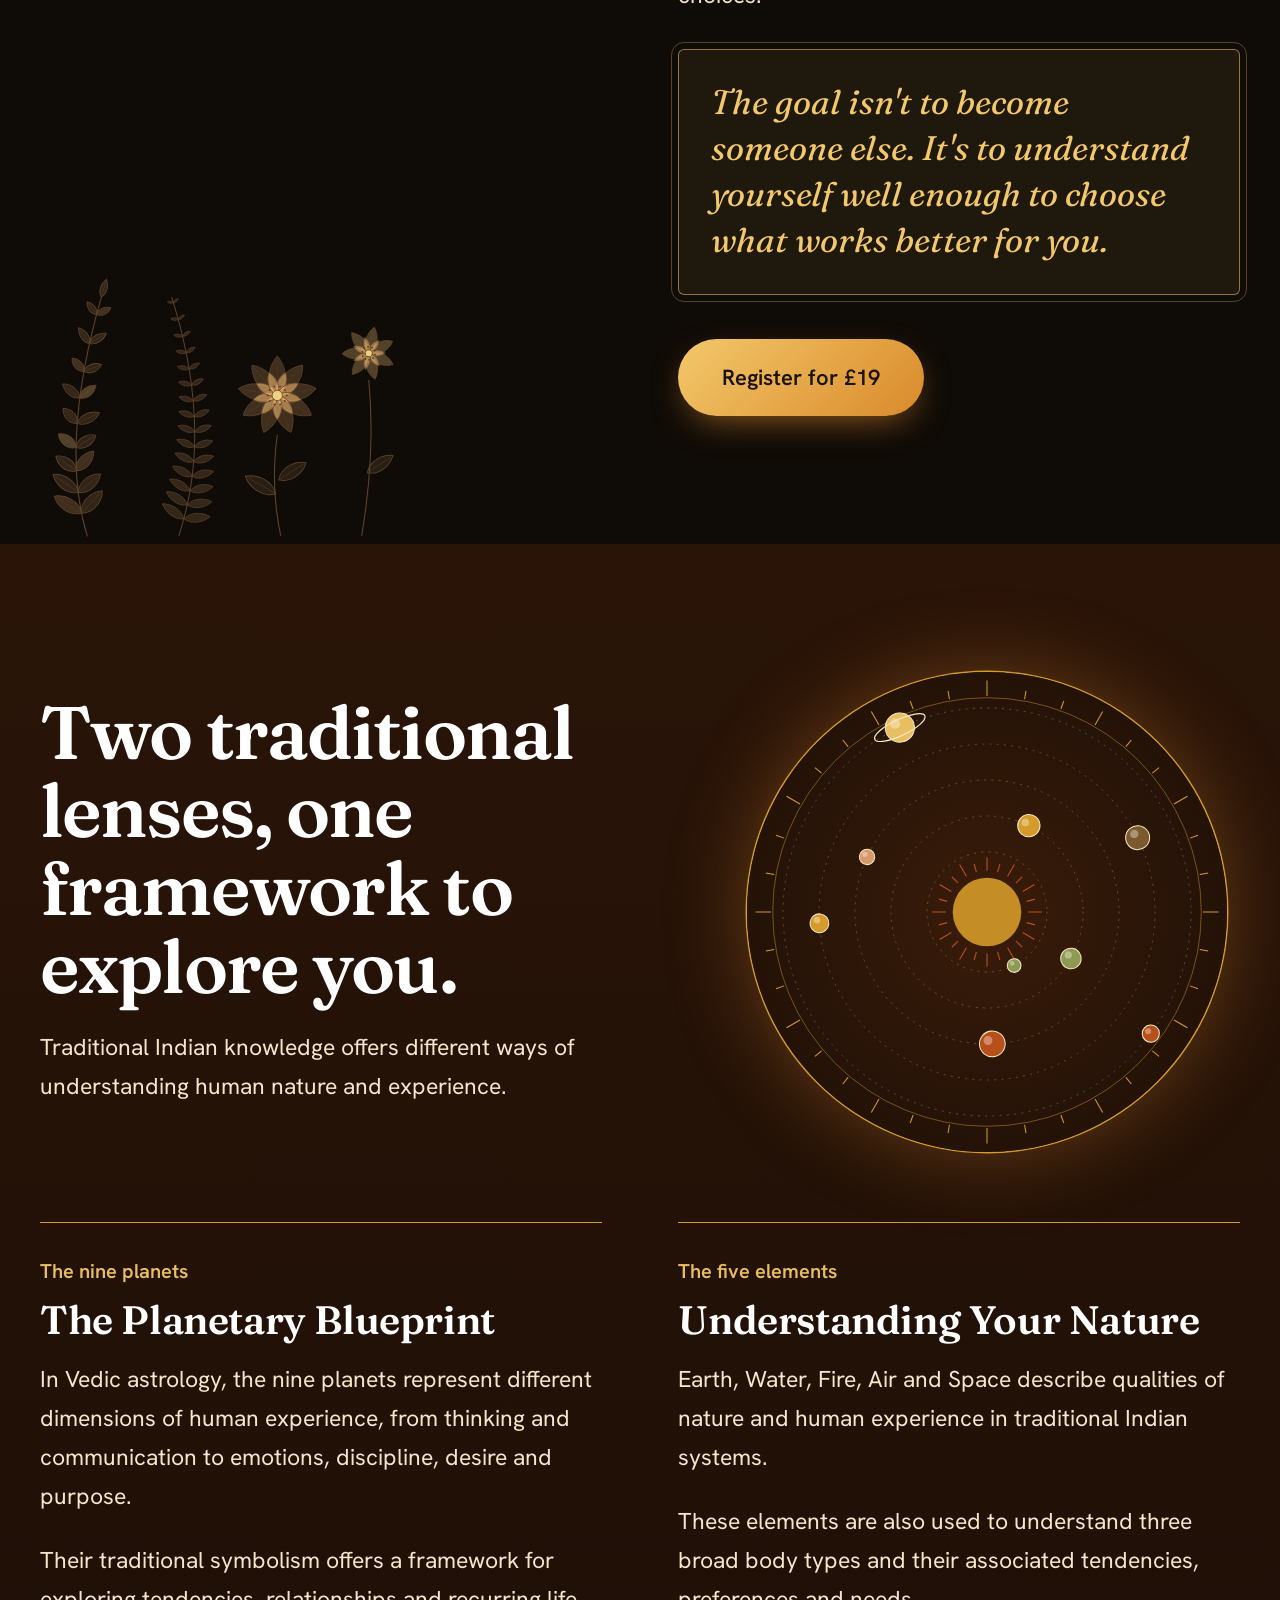
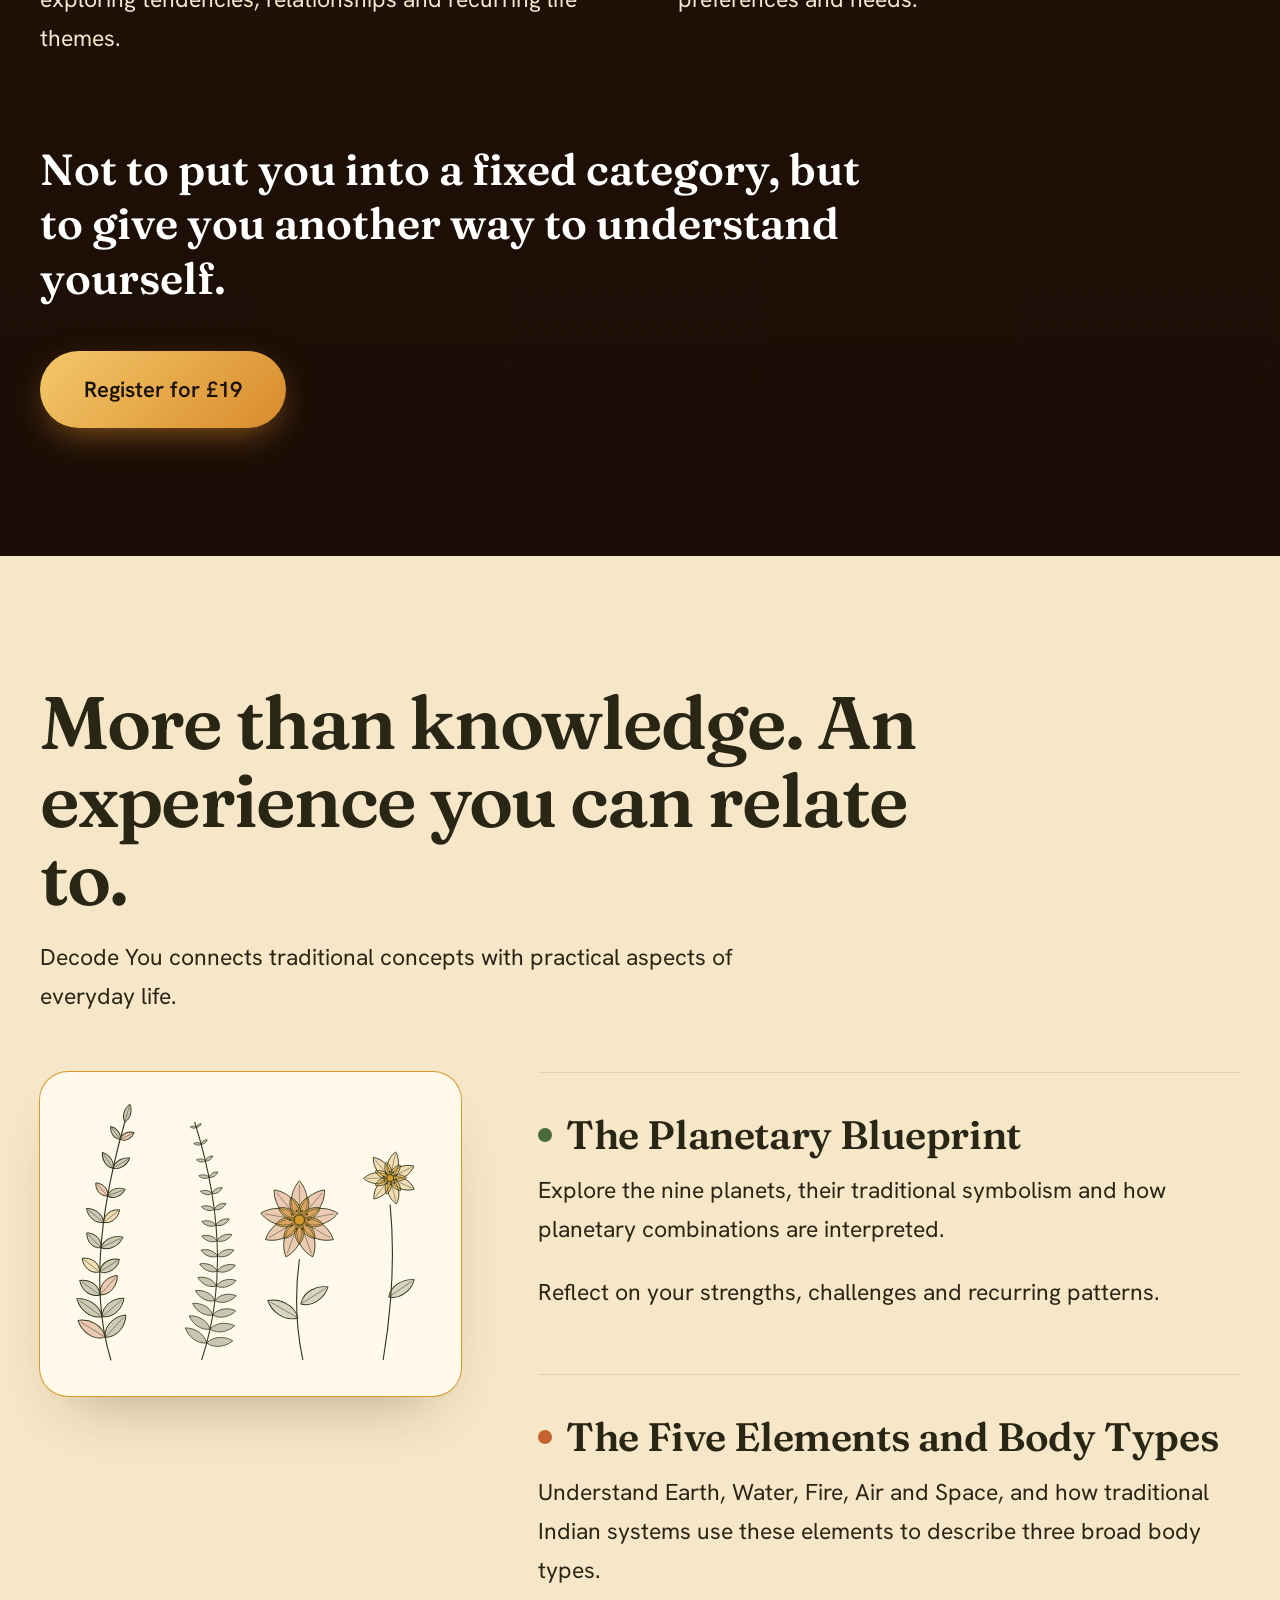
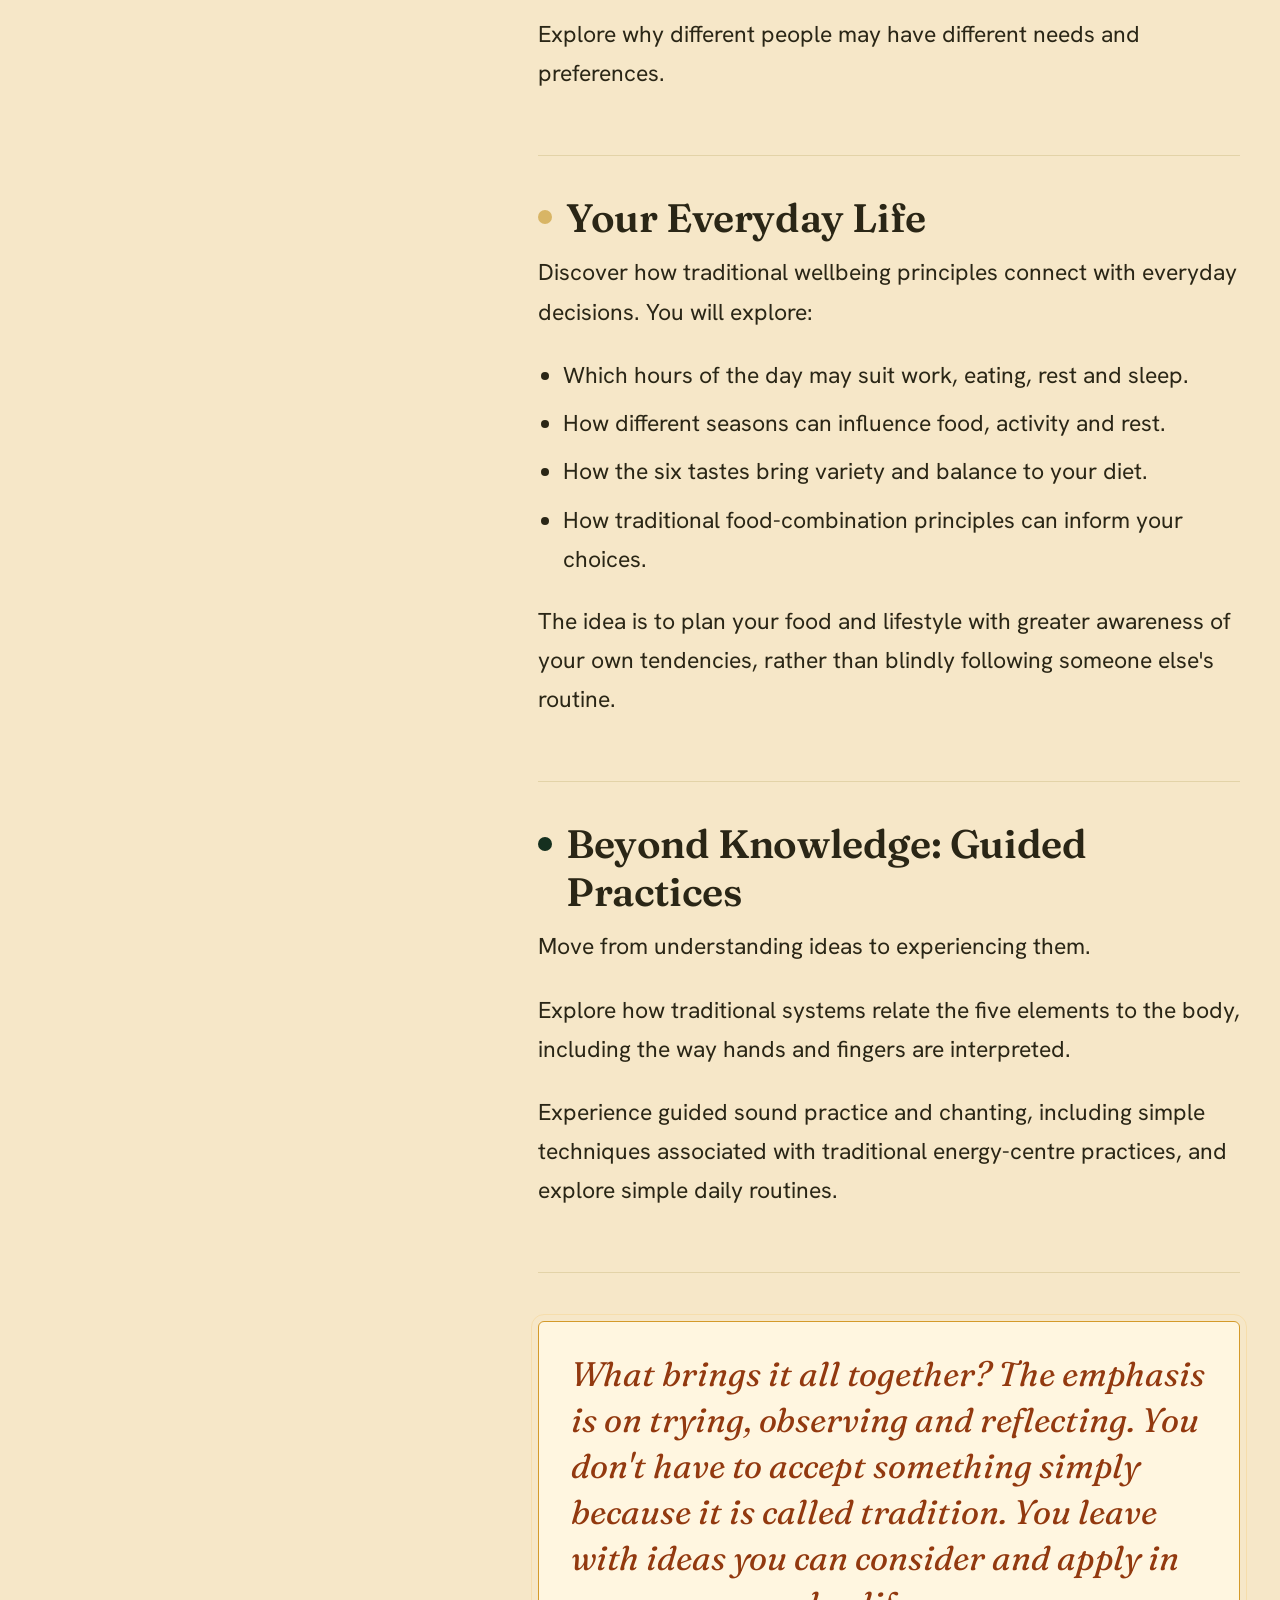
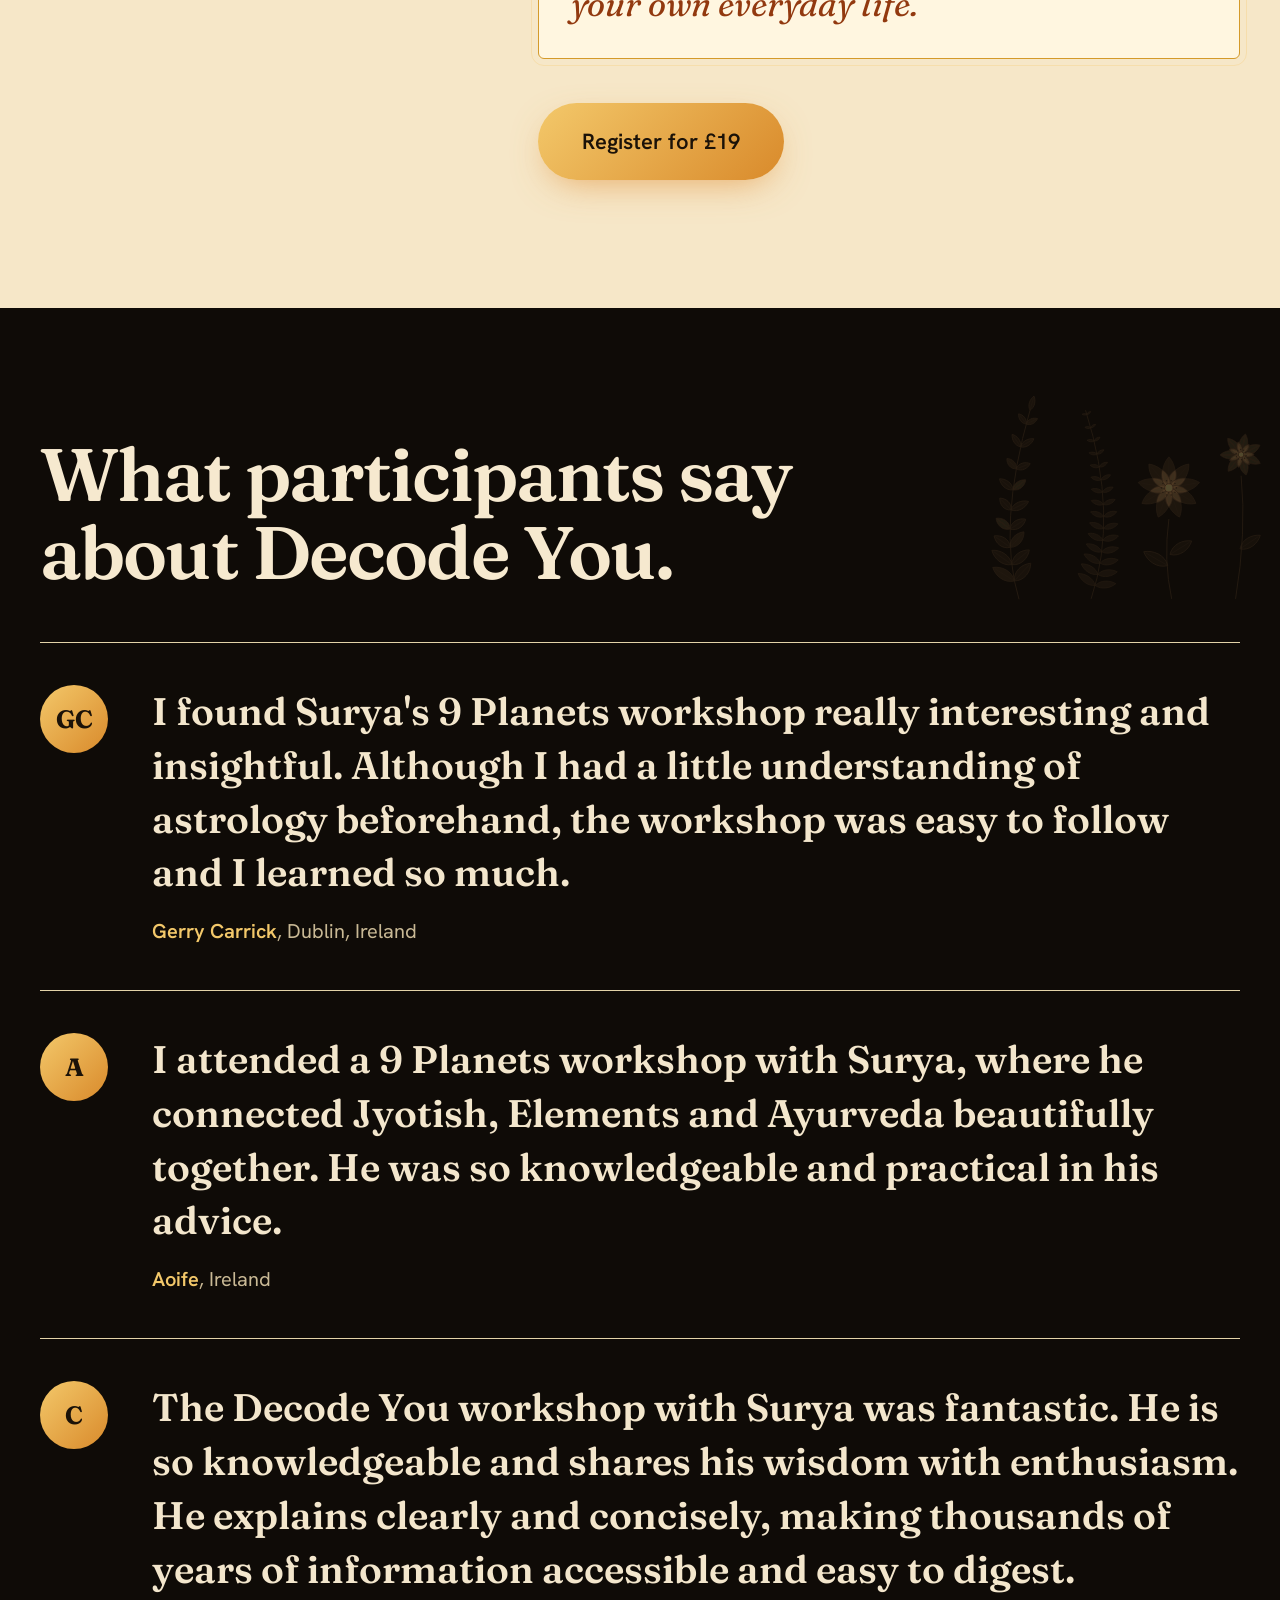
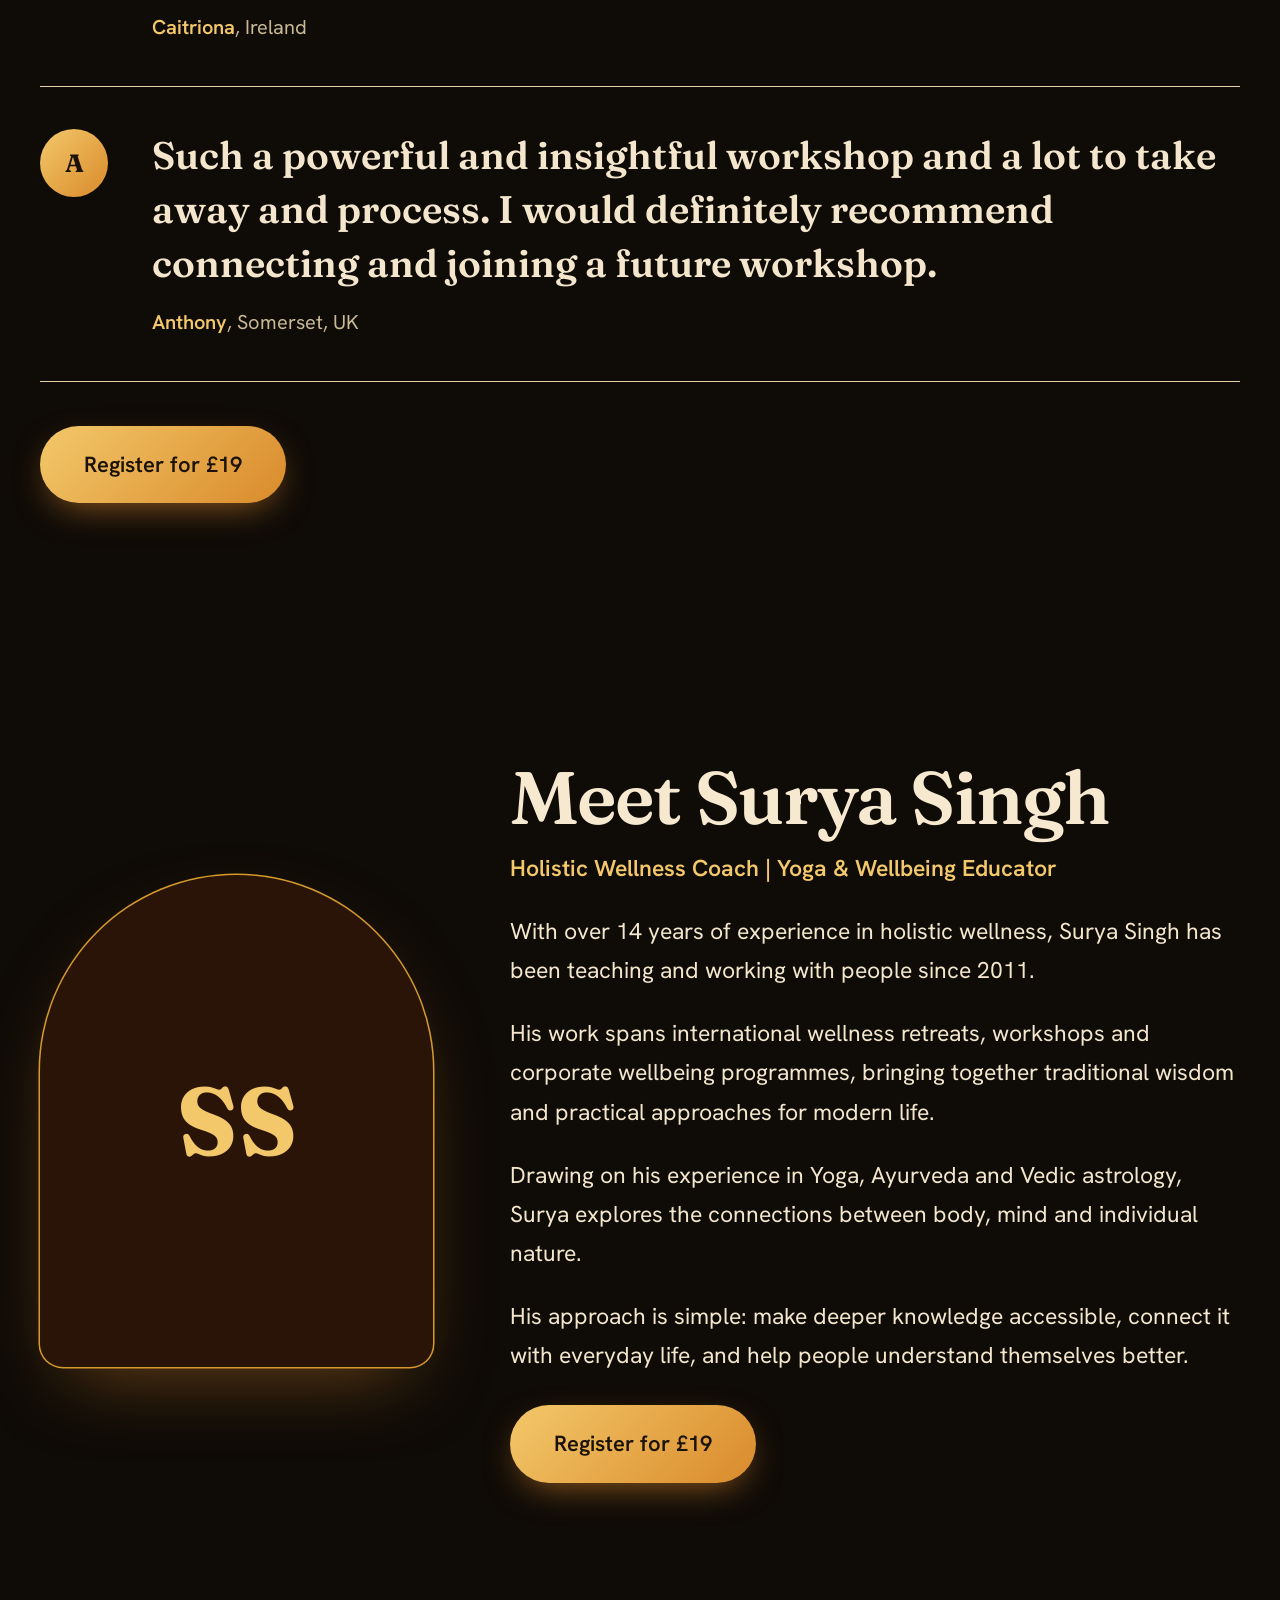
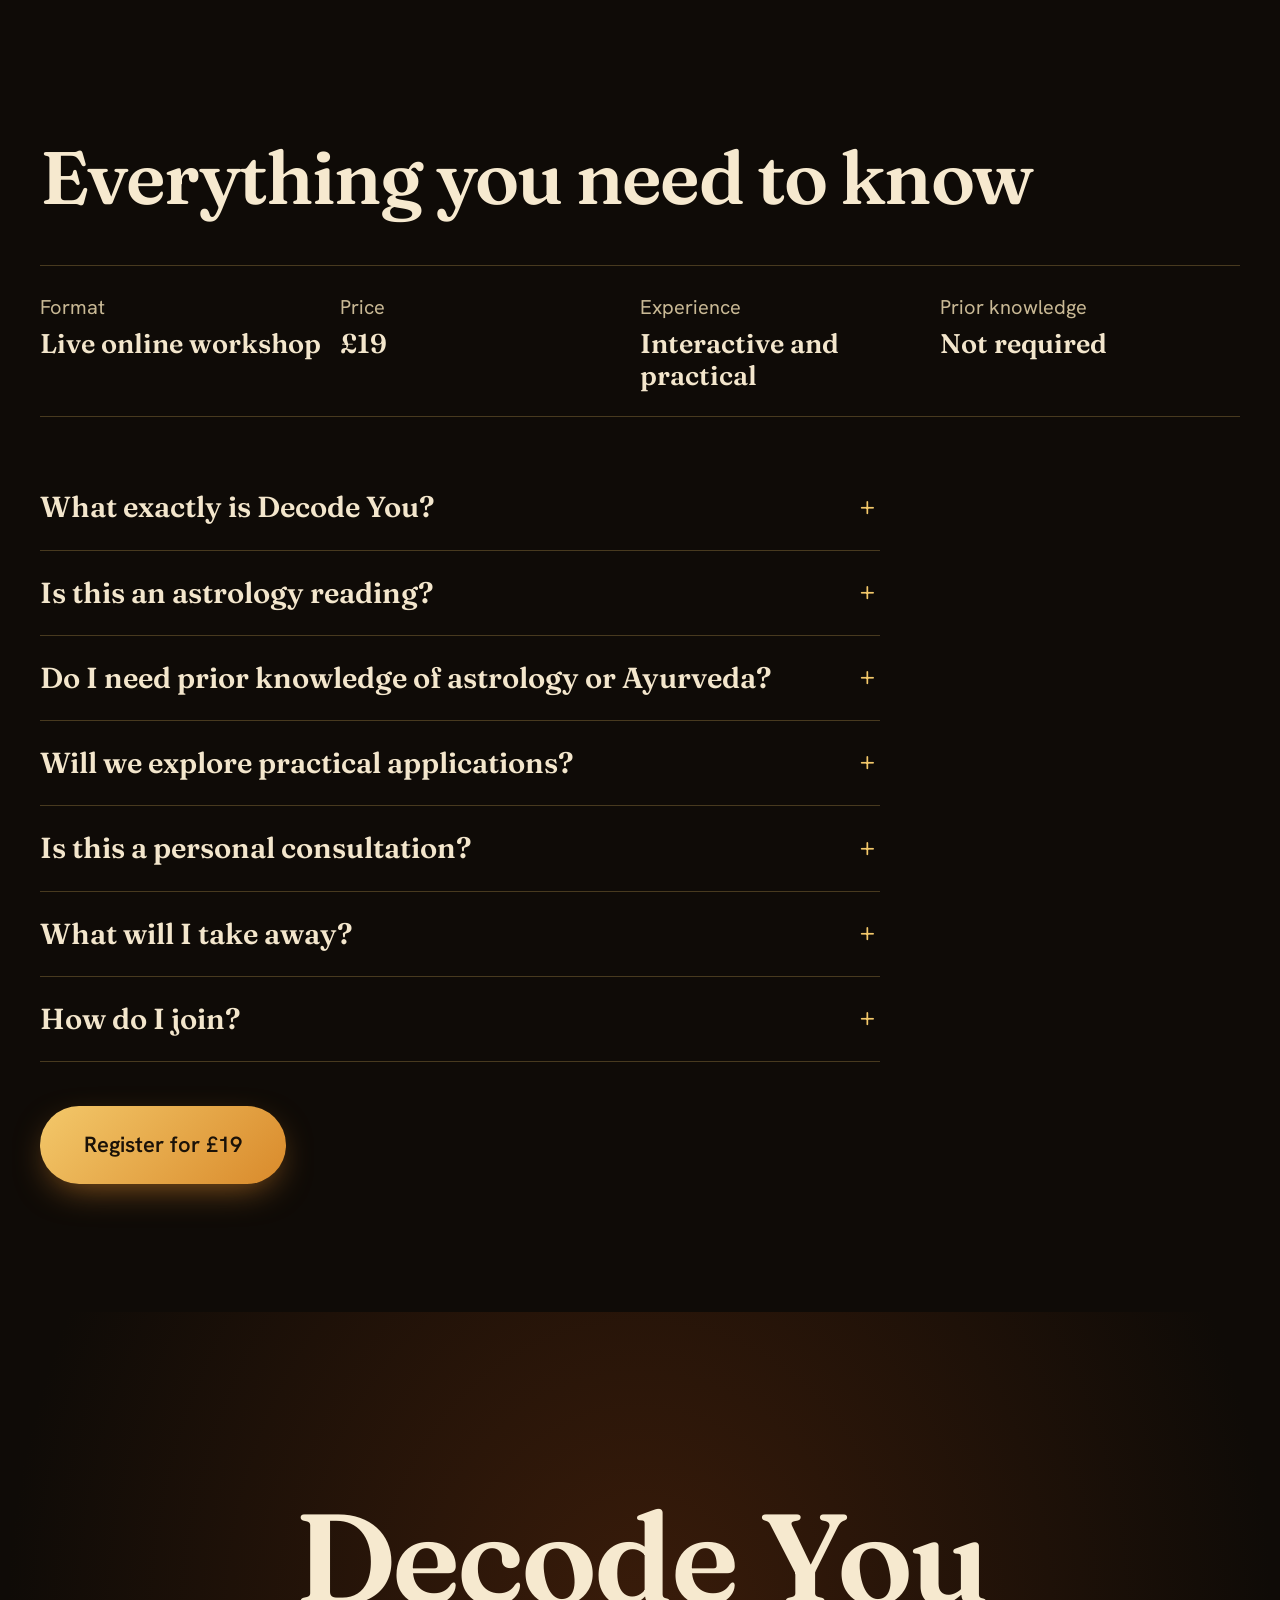
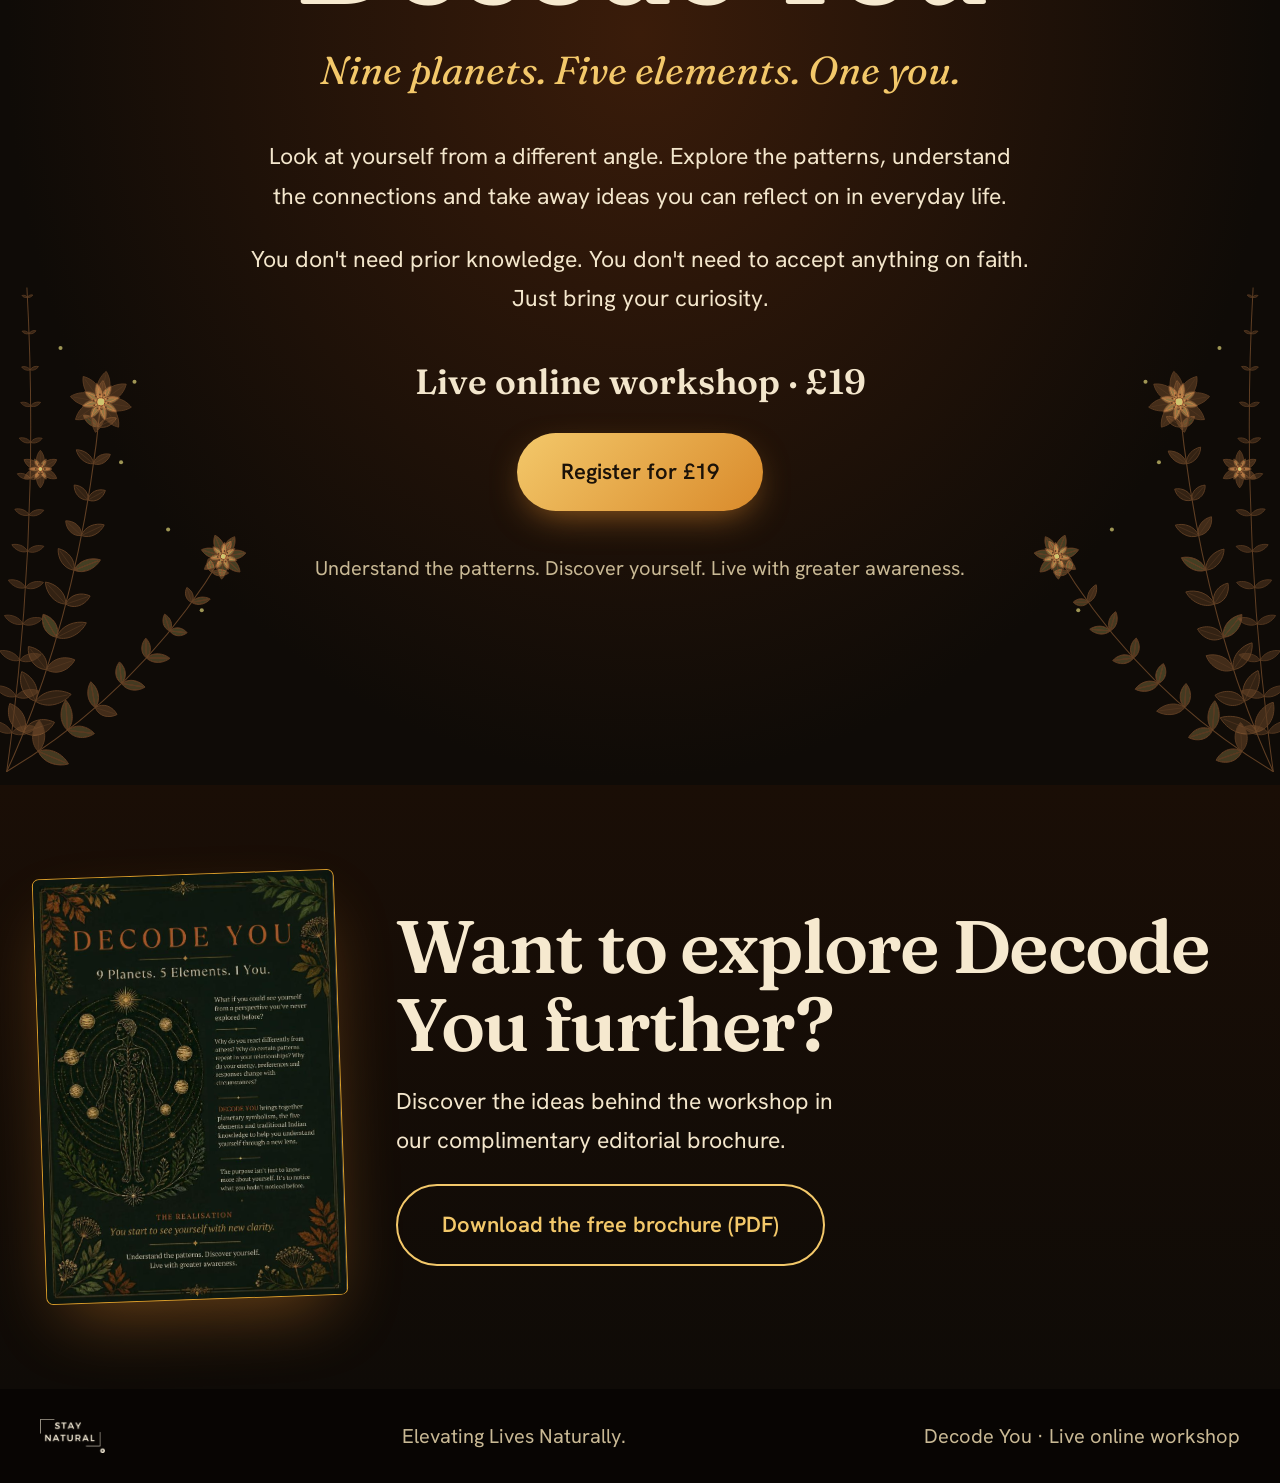
==== commit ec3440d5: "Draft: full dark autumn landing page, CTAs, brochure download (not published) Co-Authored-By: Claude" ====
--- a/new/index.html
+++ b/new/index.html
@@ -16,16 +16,16 @@
 <p>Think about how you organise your day, respond to pressure, make decisions or take care of yourself.</p>
 <p>We often follow habits and routines because they work for someone else. But do they necessarily work for us?</p>
 <p>Understanding your natural tendencies can help you recognise recurring patterns, understand your preferences and make more conscious everyday choices.</p>
-<p class="real">The goal isn't to become someone else. It's to understand yourself well enough to choose what works better for you.</p></div></div></section>
+<p class="real">The goal isn't to become someone else. It's to understand yourself well enough to choose what works better for you.</p><div class="sec-cta"><a class="btn" href="https://www.staynatural.world/service-page/decode-you" target="_top">Register for £19</a></div></div></div></section>
 <section class="fw"><div class="wrap"><div class="top2"><div><h2>Two traditional lenses, one framework to explore you.</h2><p style="margin-top:22px">Traditional Indian knowledge offers different ways of understanding human nature and experience.</p></div><div class="wheel"><img src="art/orbit-light.svg" loading="lazy" width="560" height="560" alt="Nine planets arranged around the sun"></div></div>
 <div class="cols"><div class="col"><small class="gold">The nine planets</small><h3>The Planetary Blueprint</h3><p>In Vedic astrology, the nine planets represent different dimensions of human experience, from thinking and communication to emotions, discipline, desire and purpose.</p><p>Their traditional symbolism offers a framework for exploring tendencies, relationships and recurring life themes.</p></div>
 <div class="col"><small class="gold">The five elements</small><h3>Understanding Your Nature</h3><p>Earth, Water, Fire, Air and Space describe qualities of nature and human experience in traditional Indian systems.</p><p>These elements are also used to understand three broad body types and their associated tendencies, preferences and needs.</p></div></div>
-<p class="close">Not to put you into a fixed category, but to give you another way to understand yourself.</p></div></section>
+<p class="close">Not to put you into a fixed category, but to give you another way to understand yourself.</p><div class="sec-cta"><a class="btn" href="https://www.staynatural.world/service-page/decode-you" target="_top">Register for £19</a></div></div></section>
 <section class="ex"><div class="wrap"><h2 style="max-width:18ch;margin-bottom:20px">More than knowledge. An experience you can relate to.</h2><p style="margin-bottom:56px">Decode You connects traditional concepts with practical aspects of everyday life.</p>
 <div class="g"><div class="stick"><img src="art/set.svg" class="sprigcard" loading="lazy" width="540" height="400" alt="Botanical illustration"></div><div><div class="rows"><div class="row"><h3><i style="background:#4A6B3A"></i>The Planetary Blueprint</h3><p>Explore the nine planets, their traditional symbolism and how planetary combinations are interpreted.</p><p>Reflect on your strengths, challenges and recurring patterns.</p></div><div class="row"><h3><i style="background:#C4632D"></i>The Five Elements and Body Types</h3><p>Understand Earth, Water, Fire, Air and Space, and how traditional Indian systems use these elements to describe three broad body types.</p><p>Explore why different people may have different needs and preferences.</p></div><div class="row"><h3><i style="background:#D8B565"></i>Your Everyday Life</h3><p>Discover how traditional wellbeing principles connect with everyday decisions. You will explore:</p><ul><li>Which hours of the day may suit work, eating, rest and sleep.</li><li>How different seasons can influence food, activity and rest.</li><li>How the six tastes bring variety and balance to your diet.</li><li>How traditional food-combination principles can inform your choices.</li></ul><p>The idea is to plan your food and lifestyle with greater awareness of your own tendencies, rather than blindly following someone else's routine.</p></div><div class="row"><h3><i style="background:#15301F"></i>Beyond Knowledge: Guided Practices</h3><p>Move from understanding ideas to experiencing them.</p><p>Explore how traditional systems relate the five elements to the body, including the way hands and fingers are interpreted.</p><p>Experience guided sound practice and chanting, including simple techniques associated with traditional energy-centre practices, and explore simple daily routines.</p></div></div>
 <div class="real together">What brings it all together? The emphasis is on trying, observing and reflecting. You don't have to accept something simply because it is called tradition. You leave with ideas you can consider and apply in your own everyday life.</div>
 <div style="margin-top:44px"><a class="btn" href="https://www.staynatural.world/service-page/decode-you" target="_top">Register for £19</a></div></div></div></div></section>
-<section class="voices"><img class="deco faqdeco" src="art/set.svg" alt="" width="540" height="400"><div class="wrap"><h2 style="max-width:16ch">What participants say about Decode You.</h2><div class="q"><div class="av" data-k="gerry">GC</div><div><blockquote>I found Surya's 9 Planets workshop really interesting and insightful. Although I had a little understanding of astrology beforehand, the workshop was easy to follow and I learned so much.</blockquote><div class="who"><b>Gerry Carrick</b>, Dublin, Ireland</div></div></div><div class="q"><div class="av" data-k="aoife">A</div><div><blockquote>I attended a 9 Planets workshop with Surya, where he connected Jyotish, Elements and Ayurveda beautifully together. He was so knowledgeable and practical in his advice.</blockquote><div class="who"><b>Aoife</b>, Ireland</div></div></div><div class="q"><div class="av" data-k="caitriona">C</div><div><blockquote>The Decode You workshop with Surya was fantastic. He is so knowledgeable and shares his wisdom with enthusiasm. He explains clearly and concisely, making thousands of years of information accessible and easy to digest.</blockquote><div class="who"><b>Caitriona</b>, Ireland</div></div></div><div class="q"><div class="av" data-k="anthony">A</div><div><blockquote>Such a powerful and insightful workshop and a lot to take away and process. I would definitely recommend connecting and joining a future workshop.</blockquote><div class="who"><b>Anthony</b>, Somerset, UK</div></div></div></div></section>
+<section class="voices"><img class="deco faqdeco" src="art/set.svg" alt="" width="540" height="400"><div class="wrap"><h2 style="max-width:16ch">What participants say about Decode You.</h2><div class="q"><div class="av" data-k="gerry">GC</div><div><blockquote>I found Surya's 9 Planets workshop really interesting and insightful. Although I had a little understanding of astrology beforehand, the workshop was easy to follow and I learned so much.</blockquote><div class="who"><b>Gerry Carrick</b>, Dublin, Ireland</div></div></div><div class="q"><div class="av" data-k="aoife">A</div><div><blockquote>I attended a 9 Planets workshop with Surya, where he connected Jyotish, Elements and Ayurveda beautifully together. He was so knowledgeable and practical in his advice.</blockquote><div class="who"><b>Aoife</b>, Ireland</div></div></div><div class="q"><div class="av" data-k="caitriona">C</div><div><blockquote>The Decode You workshop with Surya was fantastic. He is so knowledgeable and shares his wisdom with enthusiasm. He explains clearly and concisely, making thousands of years of information accessible and easy to digest.</blockquote><div class="who"><b>Caitriona</b>, Ireland</div></div></div><div class="q"><div class="av" data-k="anthony">A</div><div><blockquote>Such a powerful and insightful workshop and a lot to take away and process. I would definitely recommend connecting and joining a future workshop.</blockquote><div class="who"><b>Anthony</b>, Somerset, UK</div></div></div><div class="sec-cta"><a class="btn" href="https://www.staynatural.world/service-page/decode-you" target="_top">Register for £19</a></div></div></div></section>
 <section class="guide"><div class="wrap g"><div class="portrait" id="portrait">SS</div><div><h2>Meet Surya Singh</h2><p class="role">Holistic Wellness Coach | Yoga &amp; Wellbeing Educator</p>
 <p>With over 14 years of experience in holistic wellness, Surya Singh has been teaching and working with people since 2011.</p>
 <p>His work spans international wellness retreats, workshops and corporate wellbeing programmes, bringing together traditional wisdom and practical approaches for modern life.</p>
@@ -34,12 +34,12 @@
 <div style="margin-top:30px"><a class="btn" href="https://www.staynatural.world/service-page/decode-you" target="_top">Register for £19</a></div></div></div></section>
 <section id="faqs"><div class="wrap"><h2>Everything you need to know</h2>
 <div class="facts"><div><small>Format</small><b>Live online workshop</b></div><div><small>Price</small><b>£19</b></div><div><small>Experience</small><b>Interactive and practical</b></div><div><small>Prior knowledge</small><b>Not required</b></div></div>
-<div class="faq"><details><summary>What exactly is Decode You?</summary><p>Decode You is a guided workshop exploring human nature through the nine planets, five elements and traditional Indian knowledge. It connects these ideas with body types, daily routines and practical wellbeing.</p></details><details><summary>Is this an astrology reading?</summary><p>No. Decode You is a group workshop, not an individual birth-chart reading or prediction session. It introduces traditional planetary symbolism as one framework for exploring human experience.</p></details><details><summary>Do I need prior knowledge of astrology or Ayurveda?</summary><p>No. The workshop is designed as an accessible introduction. You only need curiosity and a willingness to explore.</p></details><details><summary>Will we explore practical applications?</summary><p>Yes. Alongside the concepts, you will explore body types, seasonal living, food principles, daily routines, guided sound practice and chanting.</p></details><details><summary>Is this a personal consultation?</summary><p>No. It is a group learning experience. Individual birth-chart analysis and personal consultations are not included.</p></details><details><summary>What will I take away?</summary><p>You will leave with a framework for reflecting on your tendencies, reconsidering everyday habits and exploring how traditional knowledge connects with your own experience.</p></details><details><summary>How do I join?</summary><p>Register online. You will receive the information needed to join the live workshop.</p></details></div></div></section>
+<div class="faq"><details><summary>What exactly is Decode You?</summary><p>Decode You is a guided workshop exploring human nature through the nine planets, five elements and traditional Indian knowledge. It connects these ideas with body types, daily routines and practical wellbeing.</p></details><details><summary>Is this an astrology reading?</summary><p>No. Decode You is a group workshop, not an individual birth-chart reading or prediction session. It introduces traditional planetary symbolism as one framework for exploring human experience.</p></details><details><summary>Do I need prior knowledge of astrology or Ayurveda?</summary><p>No. The workshop is designed as an accessible introduction. You only need curiosity and a willingness to explore.</p></details><details><summary>Will we explore practical applications?</summary><p>Yes. Alongside the concepts, you will explore body types, seasonal living, food principles, daily routines, guided sound practice and chanting.</p></details><details><summary>Is this a personal consultation?</summary><p>No. It is a group learning experience. Individual birth-chart analysis and personal consultations are not included.</p></details><details><summary>What will I take away?</summary><p>You will leave with a framework for reflecting on your tendencies, reconsidering everyday habits and exploring how traditional knowledge connects with your own experience.</p></details><details><summary>How do I join?</summary><p>Register online. You will receive the information needed to join the live workshop.</p></details></div><div class="sec-cta"><a class="btn" href="https://www.staynatural.world/service-page/decode-you" target="_top">Register for £19</a></div></div></section>
 <section class="final"><img class="garl l" src="art/garland-l.svg" alt="" width="400" height="900"><img class="garl r" src="art/garland-r.svg" alt="" width="400" height="900"><div class="wrap" style="position:relative;z-index:2"><h2>Decode You</h2><p class="sub">Nine planets. Five elements. One you.</p>
 <p>Look at yourself from a different angle. Explore the patterns, understand the connections and take away ideas you can reflect on in everyday life.</p><p>You don't need prior knowledge. You don't need to accept anything on faith. Just bring your curiosity.</p>
 <div class="price">Live online workshop · £19</div><a class="btn" href="https://www.staynatural.world/service-page/decode-you" target="_top">Register for £19</a>
 <p class="end">Understand the patterns. Discover yourself. Live with greater awareness.</p></div></section>
-<section class="bro" id="bro"><div class="wrap"><h2>Want to explore Decode You further?</h2><p style="margin-top:18px">Discover the ideas behind the workshop in our complimentary editorial brochure.</p><a class="btn" id="brochure" href="#">Download the free brochure (PDF)</a></div></section>
+<section class="bro" id="bro"><div class="wrap bro-g"><img class="cover" src="img/brochure.jpg" alt="Decode You editorial brochure cover" loading="lazy" width="331" height="468"><div><h2>Want to explore Decode You further?</h2><p style="margin-top:18px">Discover the ideas behind the workshop in our complimentary editorial brochure.</p><a class="btn ghost" id="brochure" href="Decode-You-Brochure.pdf" download="Decode-You-Brochure.pdf">Download the free brochure (PDF)</a></div></div></section>
 </main>
 <footer><div class="wrap"><img src="img/logo-light.png" alt="Stay Natural" width="292" height="153"><span>Elevating Lives Naturally.</span><span>Decode You · Live online workshop</span></div></footer>
 <div class="bar"><b>£19</b><a class="btn" href="https://www.staynatural.world/service-page/decode-you" target="_top">Register</a></div>
@@ -47,5 +47,5 @@
 <script>
 var PHOTOS={surya:"",gerry:"",aoife:"",caitriona:"",anthony:""},BROCHURE_URL="";
 (function(){for(var k in PHOTOS){if(!PHOTOS[k])continue;var t=k==="surya"?document.getElementById("portrait"):document.querySelector('.av[data-k="'+k+'"]');if(t){var i=new Image();i.alt=k;i.src=PHOTOS[k];t.textContent="";t.appendChild(i)}}
-if(BROCHURE_URL){document.getElementById("brochure").href=BROCHURE_URL;document.getElementById("bro").classList.add("on")}})();
+})();
 </script></body></html>
--- a/new/style.css
+++ b/new/style.css
@@ -151,3 +151,152 @@
 .hero-d .lv.r{-webkit-mask-image:linear-gradient(270deg,#000 30%,transparent),linear-gradient(180deg,#000 55%,transparent);-webkit-mask-composite:source-in;mask-image:linear-gradient(270deg,#000 30%,transparent),linear-gradient(180deg,#000 55%,transparent);mask-composite:intersect;mix-blend-mode:normal;opacity:.9}
 .hero-d h1 span{display:inline-block;padding:0 .08em .14em 0}
 .hero-d .scene{-webkit-mask-image:linear-gradient(180deg,#000 80%,transparent);mask-image:linear-gradient(180deg,#000 80%,transparent)}
+/* bigger type */
+body{font-size:23px;line-height:1.7}
+h1{font-size:clamp(50px,6.6vw,104px)}
+h2{font-size:clamp(42px,5.8vw,78px)}
+h3{font-size:clamp(29px,3.1vw,40px)}
+.btn{font-size:22px;padding:20px 44px}
+.top nav{font-size:21px}.top .btn{font-size:20px;padding:13px 28px}
+.hero p.lead,.hero-d p.lead{font-size:clamp(23px,2.4vw,29px)}
+.meta,.who,.facts small,.final .end,footer,.glass,.fw .col small{font-size:20px}
+.glass b{font-size:38px}
+.real{font-size:clamp(26px,3vw,34px)}
+blockquote{font-size:clamp(26px,3vw,39px)}
+summary{font-size:clamp(23px,2.5vw,29px)}
+.facts b{font-size:27px}.final .price{font-size:35px}
+.final .sub{font-size:clamp(25px,3.2vw,39px)}
+.fw .close{font-size:clamp(28px,3.4vw,44px)}
+/* ===== dark autumn body ===== */
+:root{--night:#0F0B07;--night2:#1A120B;--cream-t:#F3E6CC;--amber:#F3C86A}
+body{background:var(--night);color:var(--cream-t)}
+.sec-cta{margin-top:44px}
+.btn{background:linear-gradient(135deg,#F3C86A,#D98A2B);color:#1B1208;box-shadow:0 12px 36px -12px rgba(224,138,46,.7)}
+.btn:hover{background:#fff}
+.top .btn{background:var(--ember);color:#fff}
+.btn.ghost{background:transparent;color:var(--amber);border:2px solid var(--amber);box-shadow:none}
+.btn.ghost:hover{background:var(--amber);color:#1B1208}
+.ask,.voices,.guide,#faqs,.bro{background:var(--night);color:var(--cream-t);position:relative;overflow:hidden}
+.ex{background:#F6E7C8;color:var(--ink)}
+.ex .btn,.ex .real{}
+.fw{background:linear-gradient(180deg,#2A1408,#1A0E06);color:var(--cream-t)}
+.final{background:radial-gradient(ellipse at 50% 30%,#3A1C0A,#0F0B07 70%);color:var(--cream-t)}
+h2,h3,blockquote,summary,.facts b,.final .price{color:var(--cream-t)}
+.ex h2,.ex h3,.ex p{color:var(--ink)}
+.ask h2,.voices h2,.guide h2,#faqs h2,.bro h2,.final h2{color:#F6E9CF}
+.who,.facts small,.final .end,.meta{color:#C9B995}
+.who b,.guide .role{color:var(--amber)}
+.real{background:rgba(243,200,106,.07);color:var(--amber);border-color:rgba(243,200,106,.55);outline-color:rgba(243,200,106,.3)}
+.ex .real{background:#FFF6E0;color:var(--ember-d);border-color:var(--gold)}
+.final .sub{color:var(--amber)}
+details{border-color:rgba(243,200,106,.25)}summary:after{color:var(--amber)}
+.facts,.faq details{border-color:rgba(243,200,106,.25)}
+.av{background:linear-gradient(135deg,#F3C86A,#D98A2B);color:#1B1208}
+.portrait{background:#2A1408;color:var(--amber);box-shadow:0 0 0 1.5px var(--gold),0 30px 80px -30px rgba(224,138,46,.5)}
+.deco{opacity:.28;filter:sepia(1) saturate(2) hue-rotate(-10deg) brightness(1.3)}
+.garl{opacity:.35;filter:sepia(1) saturate(2.5) hue-rotate(-15deg) brightness(1.4)}
+.div{filter:sepia(1) saturate(2) brightness(1.5);opacity:.8}
+.bro{text-align:center;padding:90px 0;background:linear-gradient(180deg,#1A0E06,#0F0B07)}
+.bro.on,.bro{display:block}
+footer{background:#080503;color:#C9B995}
+.bar{background:rgba(15,11,7,.96)!important;border-top-color:rgba(243,200,106,.4)!important}.bar b{color:var(--amber)!important}
+.sec-leaf{position:absolute;top:0;height:100%;width:auto;opacity:.5;pointer-events:none;mix-blend-mode:screen}
+.fw .wheel{background:radial-gradient(circle,#3A1C0A,#1A0E06);box-shadow:0 0 0 1.5px var(--gold),0 0 80px rgba(224,138,46,.35)}
+.bro{text-align:left}.bro-g{display:grid;grid-template-columns:300px 1fr;gap:56px;align-items:center}
+.bro .cover{width:100%;height:auto;border-radius:6px;box-shadow:0 0 0 1px var(--gold),0 30px 70px -20px rgba(224,138,46,.45);transform:rotate(-2deg)}
+.bro p{max-width:34ch}
+.wrap{position:relative;z-index:2}.hero .garl.r{z-index:0;width:min(18vw,230px)}
+.div{display:block;width:min(720px,86%);margin:0 auto;height:auto;opacity:.95}
+.sprigcard{display:block;width:100%;height:auto}
+.deco{position:absolute;pointer-events:none;height:auto}
+.ask{overflow:hidden}.ask .deco{left:3%;bottom:-6px;width:min(30vw,380px);opacity:.9}
+.faqdeco{right:0;top:80px;width:min(24vw,300px);opacity:.85}
+.final .garl{opacity:.8}
+@media(max-width:900px){.garl{width:34vw;opacity:.7}.ask .deco{display:none}.faqdeco{display:none}}
+
+/* immersive dark hero */
+.hero-d{background:#0F0B07;color:#F3E6CC}
+.hero-d .scene{position:absolute;right:0;top:0;bottom:0;width:72%;overflow:hidden}
+.hero-d .scene img{width:100%;height:100%;object-fit:cover;object-position:60% 50%;-webkit-mask-image:linear-gradient(90deg,transparent 0,#000 38%);mask-image:linear-gradient(90deg,transparent 0,#000 38%);animation:fadein 1.6s ease both}
+@keyframes fadein{from{opacity:0;transform:scale(1.04)}to{opacity:1;transform:none}}
+.hero-d .lv{position:absolute;top:0;height:78%;width:auto;mix-blend-mode:screen;opacity:.9;z-index:1;pointer-events:none}
+.hero-d .lv.l{left:0}.hero-d .lv.r{right:0;display:block}
+.hero-d::after{content:"";position:absolute;inset:auto 0 0 0;height:160px;background:linear-gradient(0deg,#0F0B07,transparent);z-index:1}
+.hero-d h1{color:#F6E9CF;text-shadow:0 4px 40px rgba(0,0,0,.6)}
+.hero-d h1 span{background:linear-gradient(100deg,#F3C86A,#E08A2E 70%);-webkit-background-clip:text;background-clip:text;color:transparent;font-style:italic;font-weight:400}
+.hero-d p.lead{color:#EADFC6;text-shadow:0 2px 20px rgba(0,0,0,.7)}
+.hero-d .meta{color:#C9B995}
+.hero-d .btn{background:linear-gradient(135deg,#F3C86A,#D98A2B);color:#1B1208;box-shadow:0 12px 36px -12px rgba(224,138,46,.8)}
+.hero-d .btn:hover{background:#fff}
+.hero-d .top nav,.hero-d .glass{color:#F3E6CC}
+.top nav a{color:inherit}
+.hero-d .glass{background:rgba(15,11,7,.62);border-color:rgba(243,200,106,.5);right:6%;left:auto;bottom:10%;z-index:3}
+.hero-d .glass b{color:#F3C86A}
+.hero-d .wrap{z-index:3}
+.hero-d .g{grid-template-columns:1fr}
+.hero-d .g>div:first-child{max-width:640px}
+.hero-d .art{position:static}
+.top{color:#F3E6CC}
+.top .brandchip{background:none;box-shadow:none;padding:0}
+@media(max-width:900px){.hero-d{padding-top:120px}.hero-d .scene{position:relative;width:100%;height:340px;margin:-20px 0 -80px;inset:auto}.hero-d .scene img{-webkit-mask-image:linear-gradient(180deg,#000 55%,transparent);mask-image:linear-gradient(180deg,#000 55%,transparent)}.hero-d .lv{height:36%}.hero-d{flex-direction:column}.hero-d .glass{position:static;display:inline-block;margin-top:24px}}
+@media(prefers-reduced-motion:reduce){.hero-d .scene img{animation:none}}
+.hero-d .lv.l{-webkit-mask-image:linear-gradient(90deg,#000 35%,transparent),linear-gradient(180deg,#000 55%,transparent);-webkit-mask-composite:source-in;mask-image:linear-gradient(90deg,#000 35%,transparent),linear-gradient(180deg,#000 55%,transparent);mask-composite:intersect;mix-blend-mode:normal;opacity:.85}
+.hero-d .lv.r{-webkit-mask-image:linear-gradient(270deg,#000 30%,transparent),linear-gradient(180deg,#000 55%,transparent);-webkit-mask-composite:source-in;mask-image:linear-gradient(270deg,#000 30%,transparent),linear-gradient(180deg,#000 55%,transparent);mask-composite:intersect;mix-blend-mode:normal;opacity:.9}
+.hero-d h1 span{display:inline-block;padding:0 .08em .14em 0}
+.hero-d .scene{-webkit-mask-image:linear-gradient(180deg,#000 80%,transparent);mask-image:linear-gradient(180deg,#000 80%,transparent)}
+/* bigger type */
+body{font-size:23px;line-height:1.7}
+h1{font-size:clamp(50px,6.6vw,104px)}
+h2{font-size:clamp(42px,5.8vw,78px)}
+h3{font-size:clamp(29px,3.1vw,40px)}
+.btn{font-size:22px;padding:20px 44px}
+.top nav{font-size:21px}.top .btn{font-size:20px;padding:13px 28px}
+.hero p.lead,.hero-d p.lead{font-size:clamp(23px,2.4vw,29px)}
+.meta,.who,.facts small,.final .end,footer,.glass,.fw .col small{font-size:20px}
+.glass b{font-size:38px}
+.real{font-size:clamp(26px,3vw,34px)}
+blockquote{font-size:clamp(26px,3vw,39px)}
+summary{font-size:clamp(23px,2.5vw,29px)}
+.facts b{font-size:27px}.final .price{font-size:35px}
+.final .sub{font-size:clamp(25px,3.2vw,39px)}
+.fw .close{font-size:clamp(28px,3.4vw,44px)}
+/* ===== dark autumn body ===== */
+:root{--night:#0F0B07;--night2:#1A120B;--cream-t:#F3E6CC;--amber:#F3C86A}
+body{background:var(--night);color:var(--cream-t)}
+.sec-cta{margin-top:44px}
+.btn{background:linear-gradient(135deg,#F3C86A,#D98A2B);color:#1B1208;box-shadow:0 12px 36px -12px rgba(224,138,46,.7)}
+.btn:hover{background:#fff}
+.top .btn{background:var(--ember);color:#fff}
+.btn.ghost{background:transparent;color:var(--amber);border:2px solid var(--amber);box-shadow:none}
+.btn.ghost:hover{background:var(--amber);color:#1B1208}
+.ask,.voices,.guide,#faqs,.bro{background:var(--night);color:var(--cream-t);position:relative;overflow:hidden}
+.ex{background:#F6E7C8;color:var(--ink)}
+.ex .btn,.ex .real{}
+.fw{background:linear-gradient(180deg,#2A1408,#1A0E06);color:var(--cream-t)}
+.final{background:radial-gradient(ellipse at 50% 30%,#3A1C0A,#0F0B07 70%);color:var(--cream-t)}
+h2,h3,blockquote,summary,.facts b,.final .price{color:var(--cream-t)}
+.ex h2,.ex h3,.ex p{color:var(--ink)}
+.ask h2,.voices h2,.guide h2,#faqs h2,.bro h2,.final h2{color:#F6E9CF}
+.who,.facts small,.final .end,.meta{color:#C9B995}
+.who b,.guide .role{color:var(--amber)}
+.real{background:rgba(243,200,106,.07);color:var(--amber);border-color:rgba(243,200,106,.55);outline-color:rgba(243,200,106,.3)}
+.ex .real{background:#FFF6E0;color:var(--ember-d);border-color:var(--gold)}
+.final .sub{color:var(--amber)}
+details{border-color:rgba(243,200,106,.25)}summary:after{color:var(--amber)}
+.facts,.faq details{border-color:rgba(243,200,106,.25)}
+.av{background:linear-gradient(135deg,#F3C86A,#D98A2B);color:#1B1208}
+.portrait{background:#2A1408;color:var(--amber);box-shadow:0 0 0 1.5px var(--gold),0 30px 80px -30px rgba(224,138,46,.5)}
+.deco{opacity:.28;filter:sepia(1) saturate(2) hue-rotate(-10deg) brightness(1.3)}
+.garl{opacity:.35;filter:sepia(1) saturate(2.5) hue-rotate(-15deg) brightness(1.4)}
+.div{filter:sepia(1) saturate(2) brightness(1.5);opacity:.8}
+.bro{text-align:center;padding:90px 0;background:linear-gradient(180deg,#1A0E06,#0F0B07)}
+.bro.on,.bro{display:block}
+footer{background:#080503;color:#C9B995}
+.bar{background:rgba(15,11,7,.96)!important;border-top-color:rgba(243,200,106,.4)!important}.bar b{color:var(--amber)!important}
+.sec-leaf{position:absolute;top:0;height:100%;width:auto;opacity:.5;pointer-events:none;mix-blend-mode:screen}
+.fw .wheel{background:radial-gradient(circle,#3A1C0A,#1A0E06);box-shadow:0 0 0 1.5px var(--gold),0 0 80px rgba(224,138,46,.35)}
+.bro{text-align:left}.bro-g{display:grid;grid-template-columns:300px 1fr;gap:56px;align-items:center}
+.bro .cover{width:100%;height:auto;border-radius:6px;box-shadow:0 0 0 1px var(--gold),0 30px 70px -20px rgba(224,138,46,.45);transform:rotate(-2deg)}
+.bro p{max-width:34ch}
+.wrap{position:relative;z-index:2}
+@media(max-width:800px){.bro-g{grid-template-columns:1fr;gap:30px}.bro .cover{max-width:240px}}
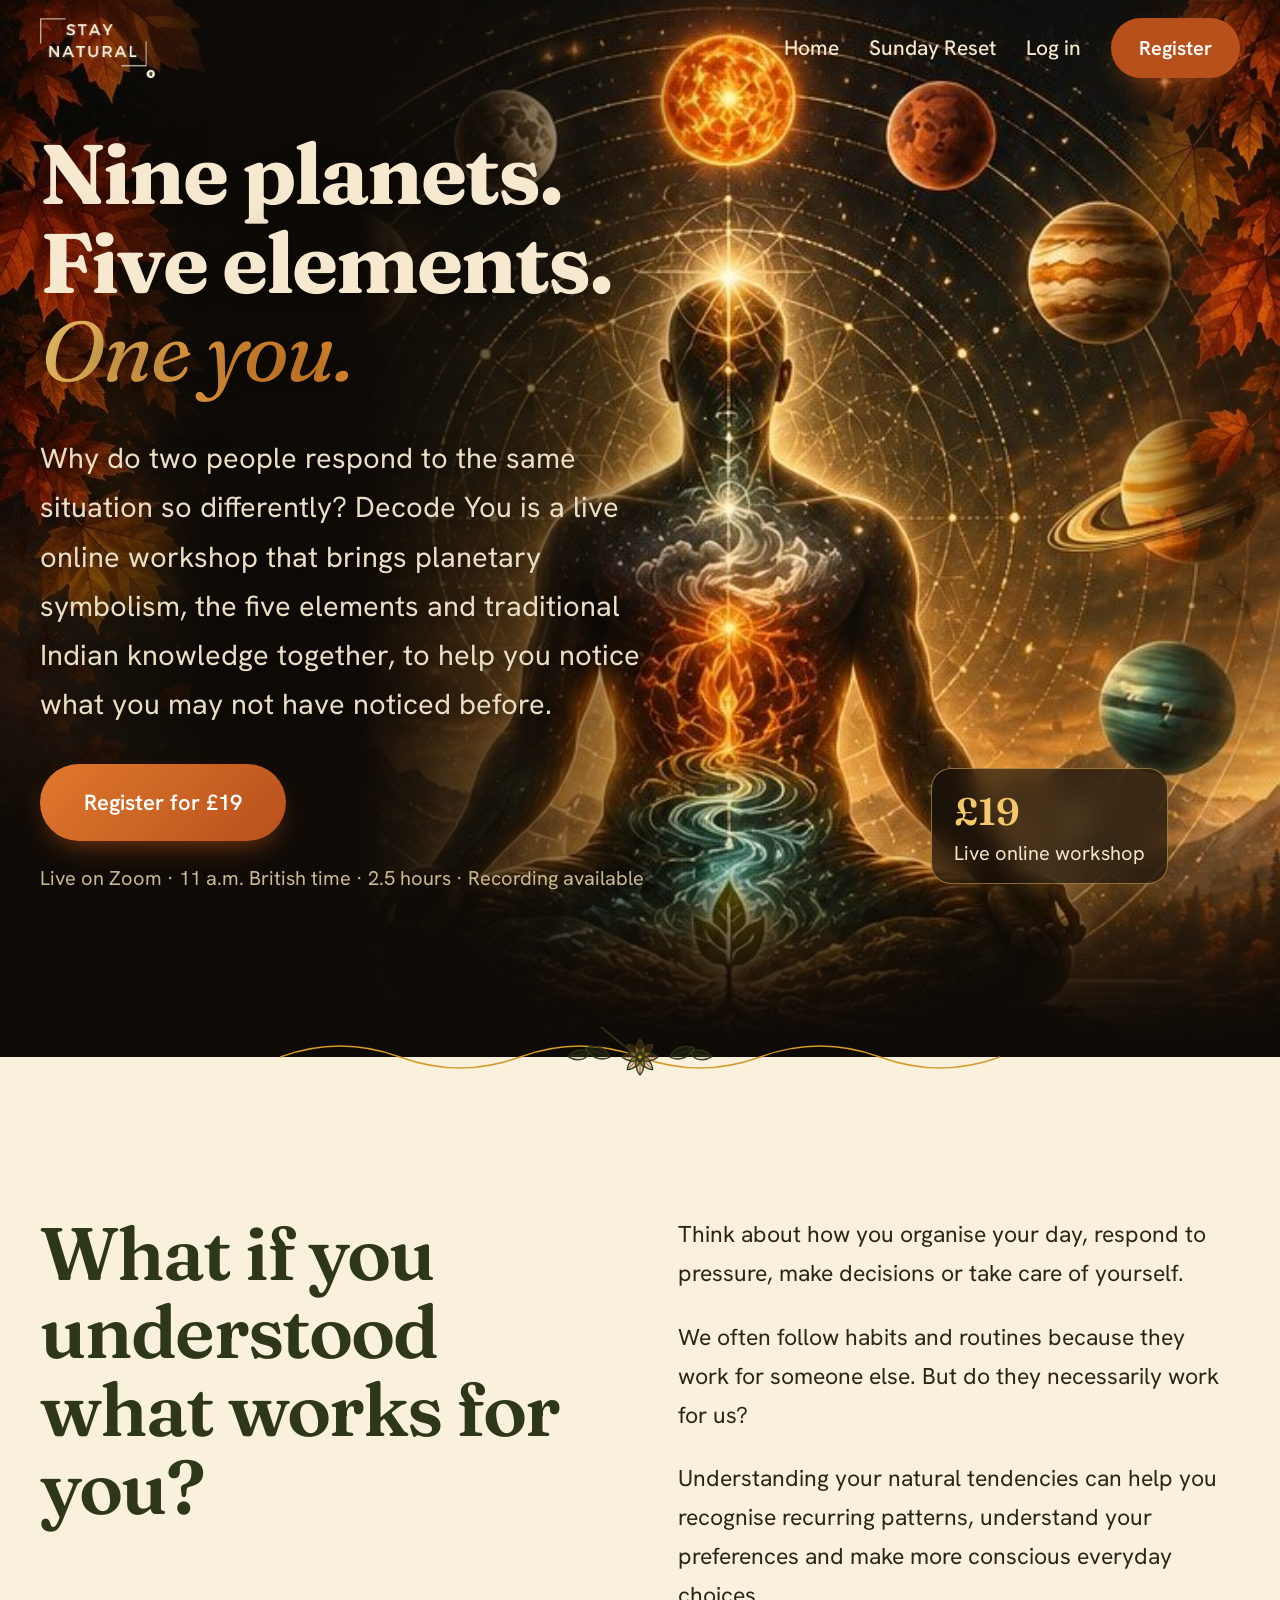
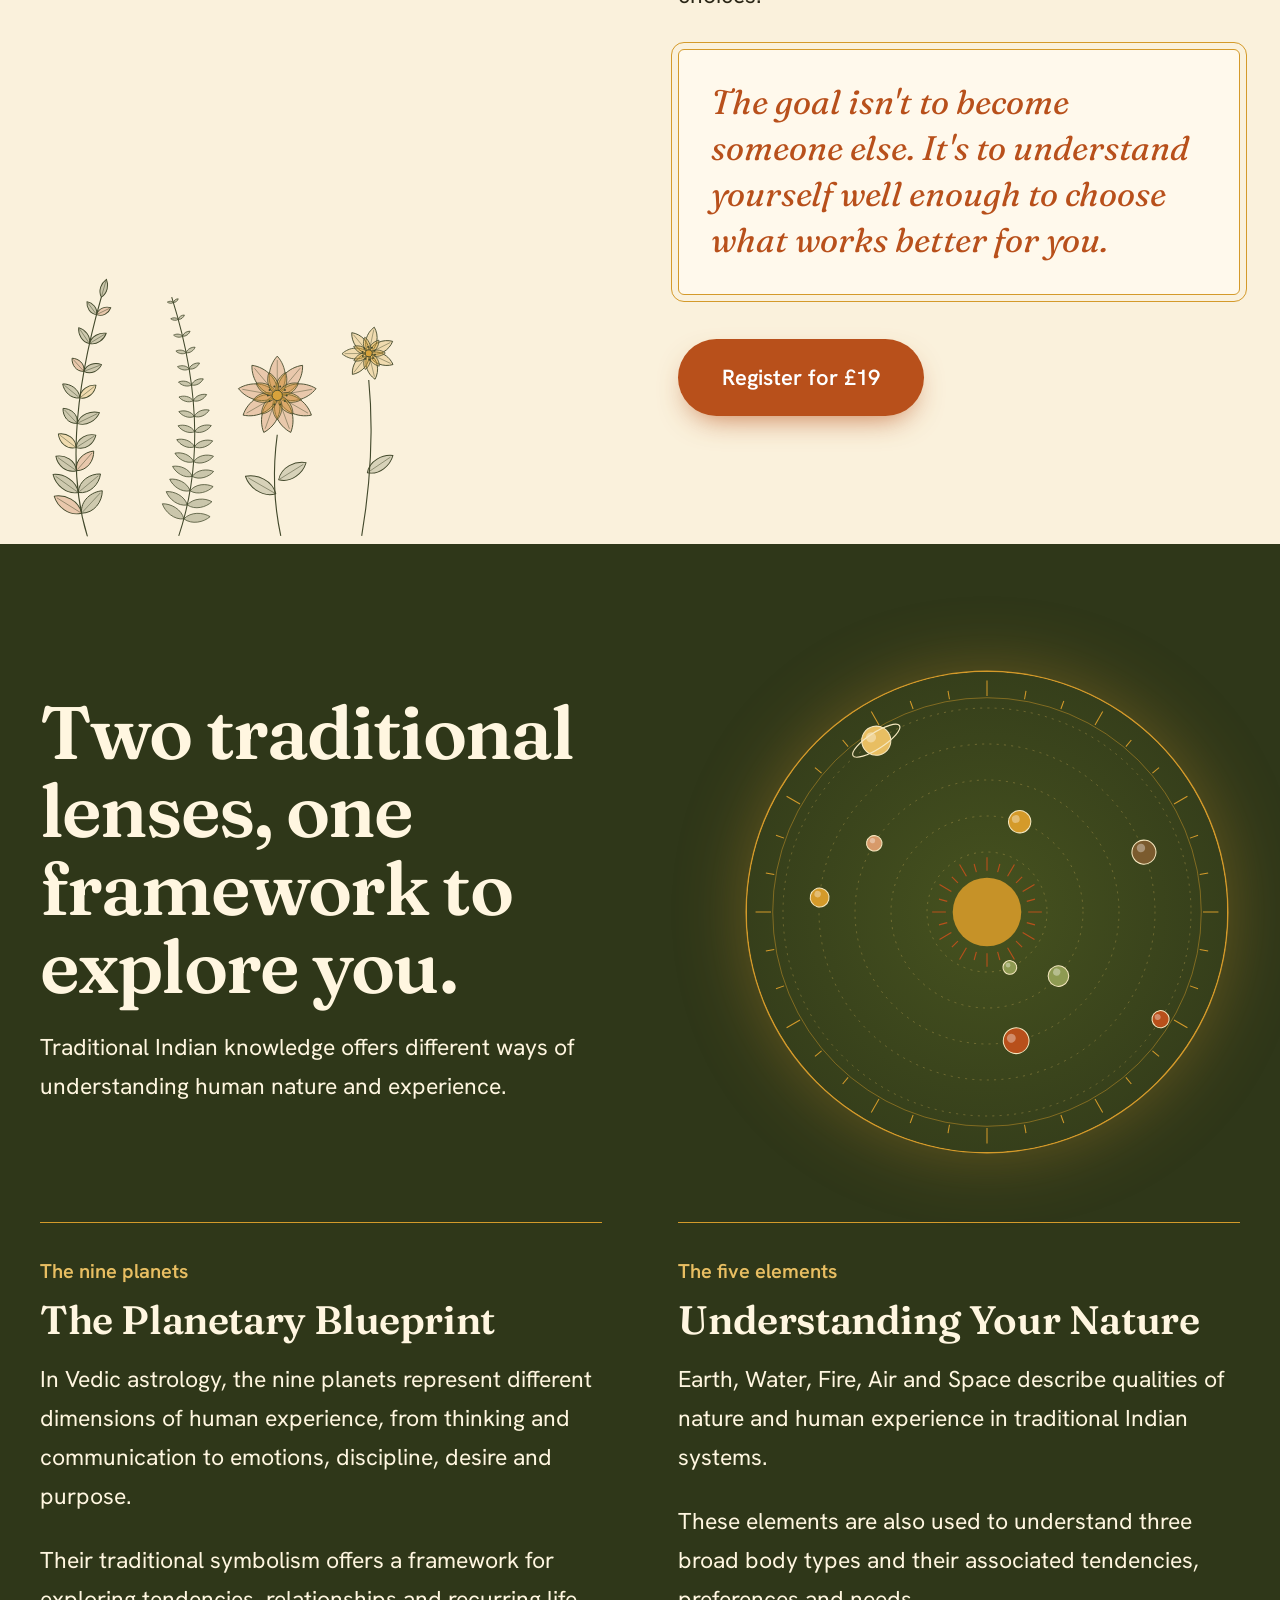
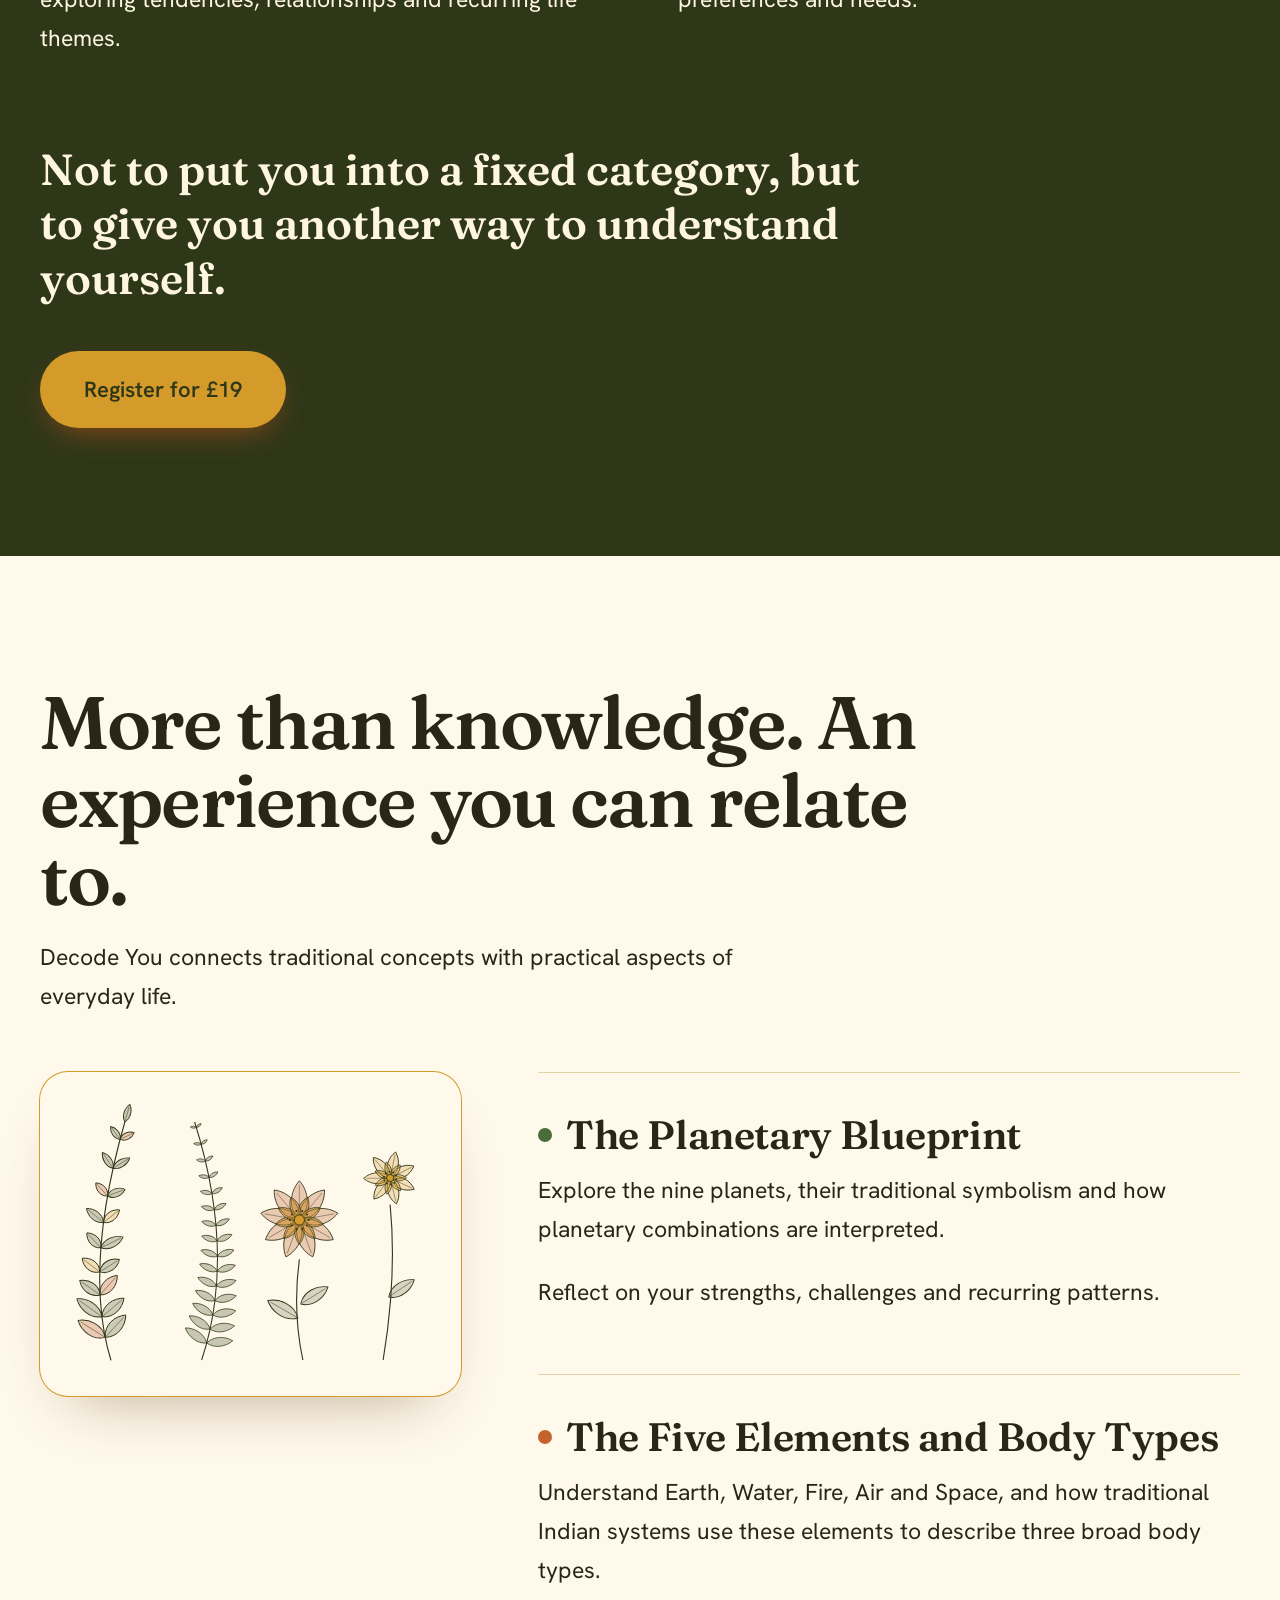
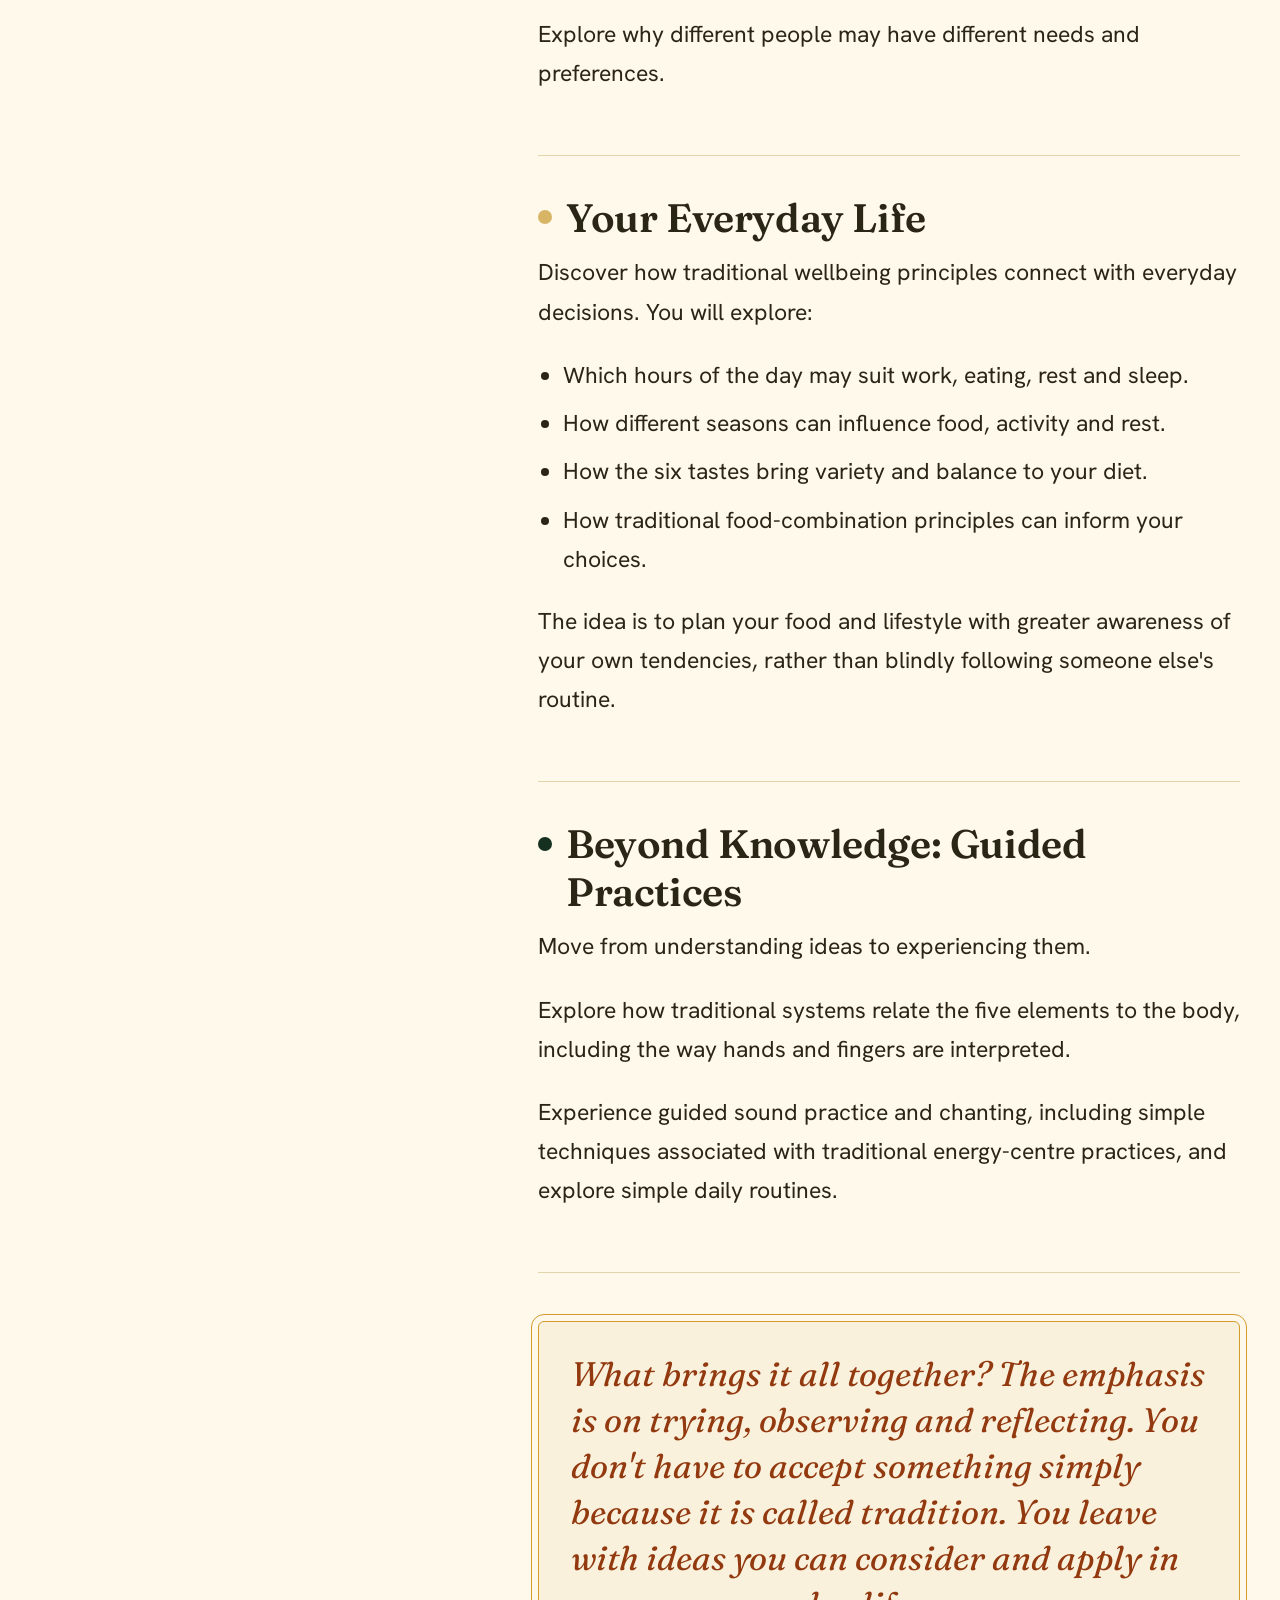
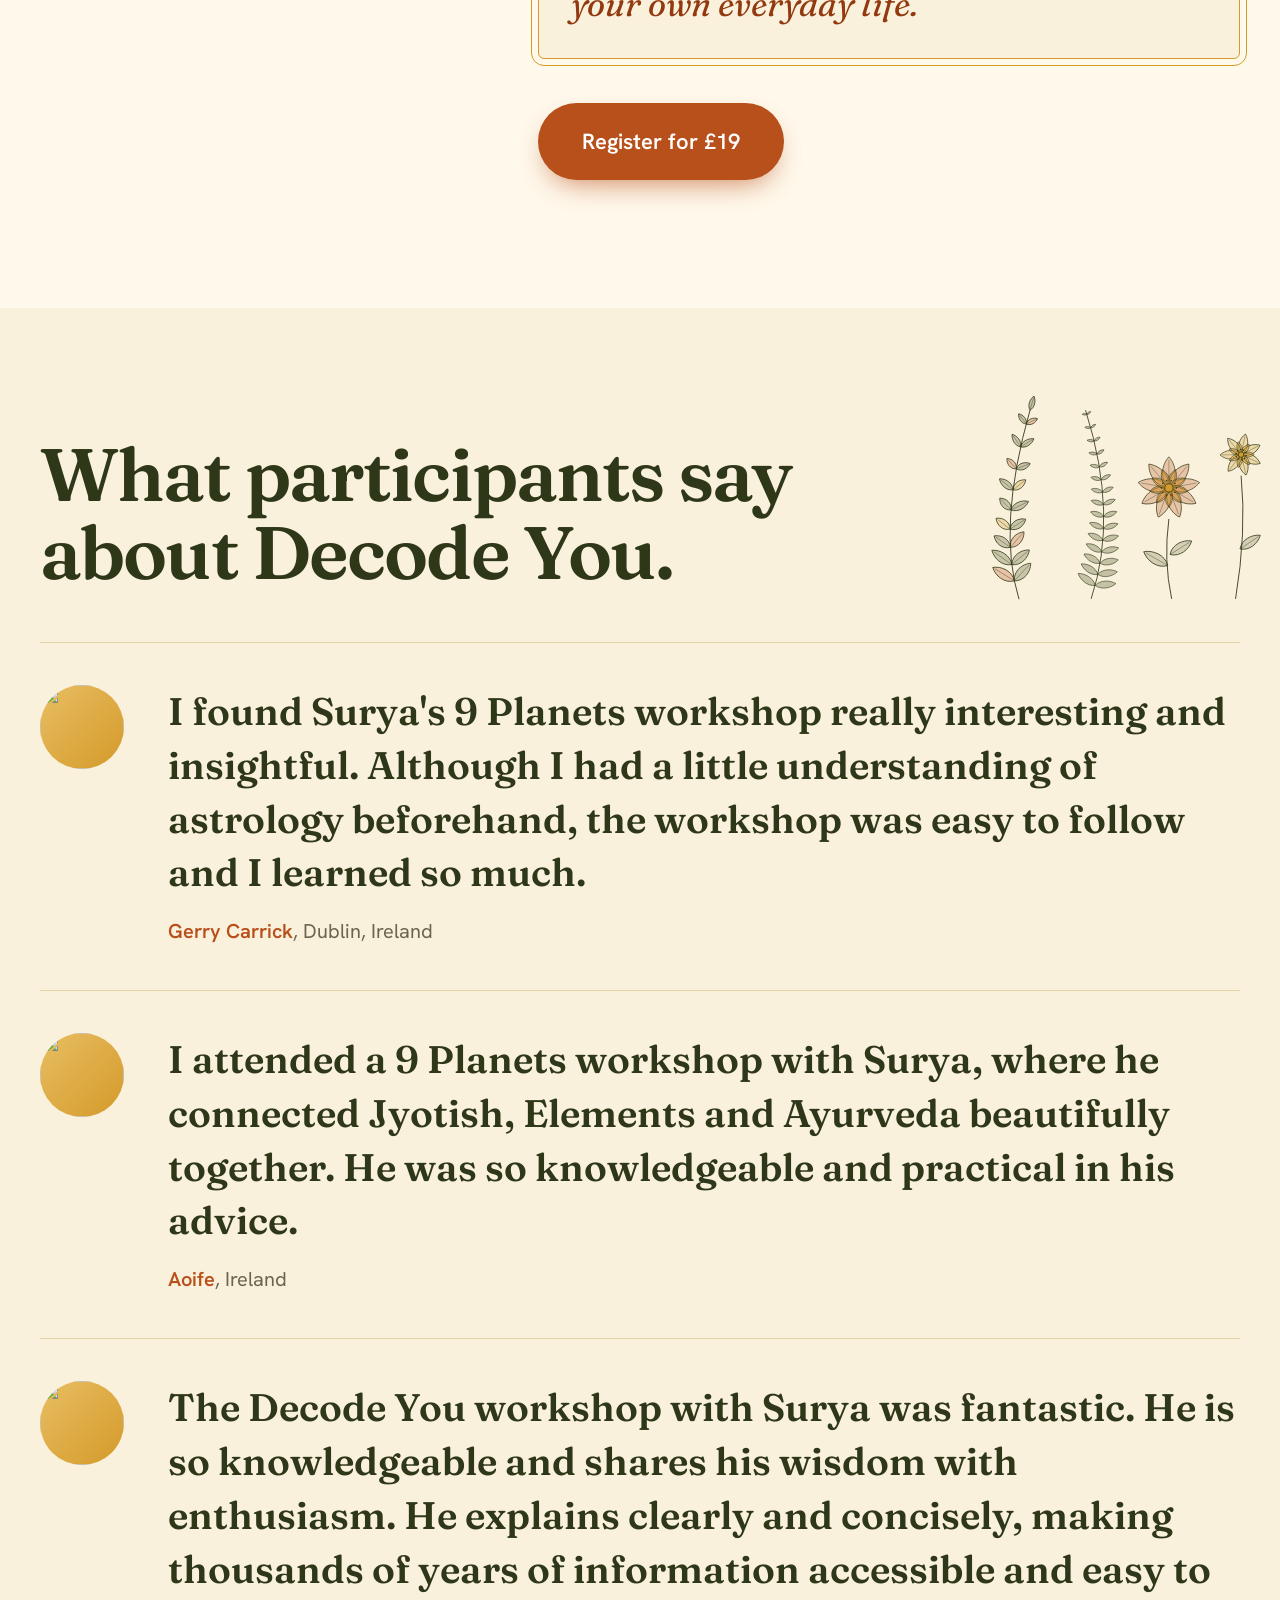
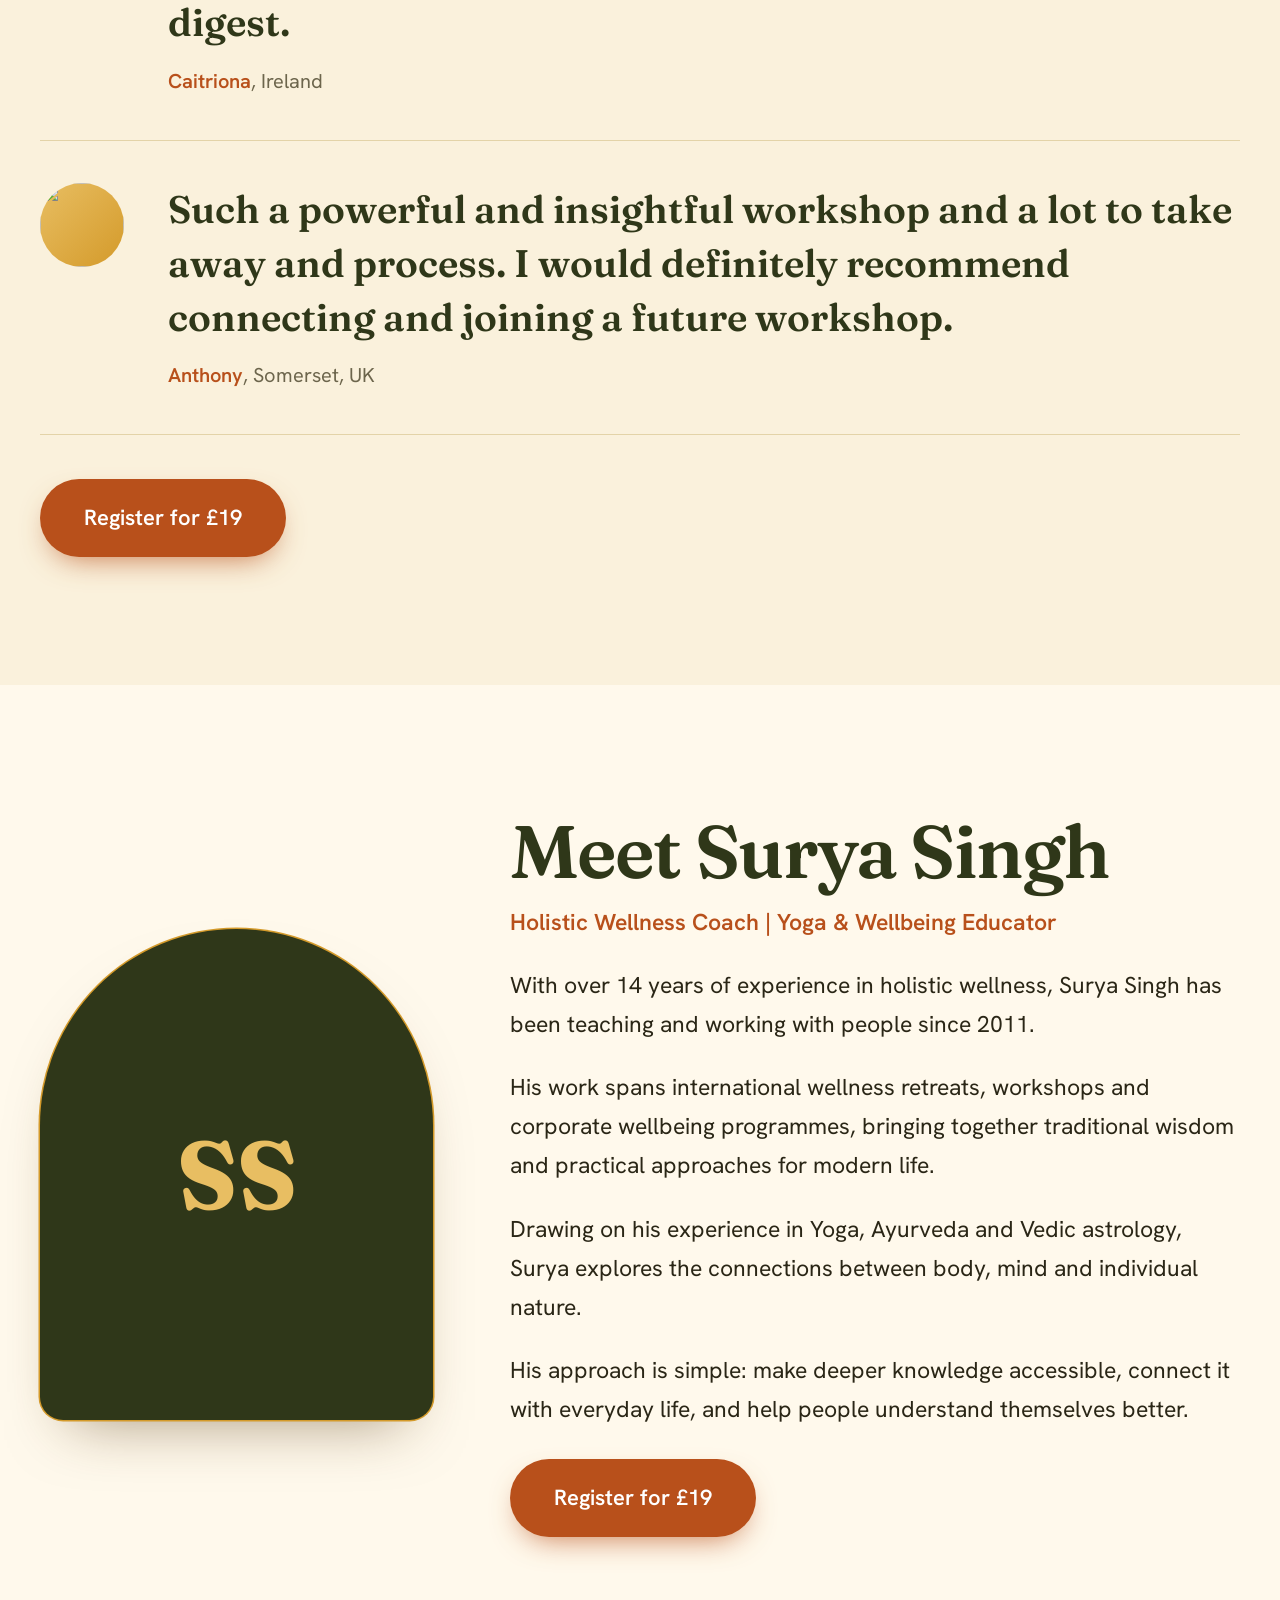
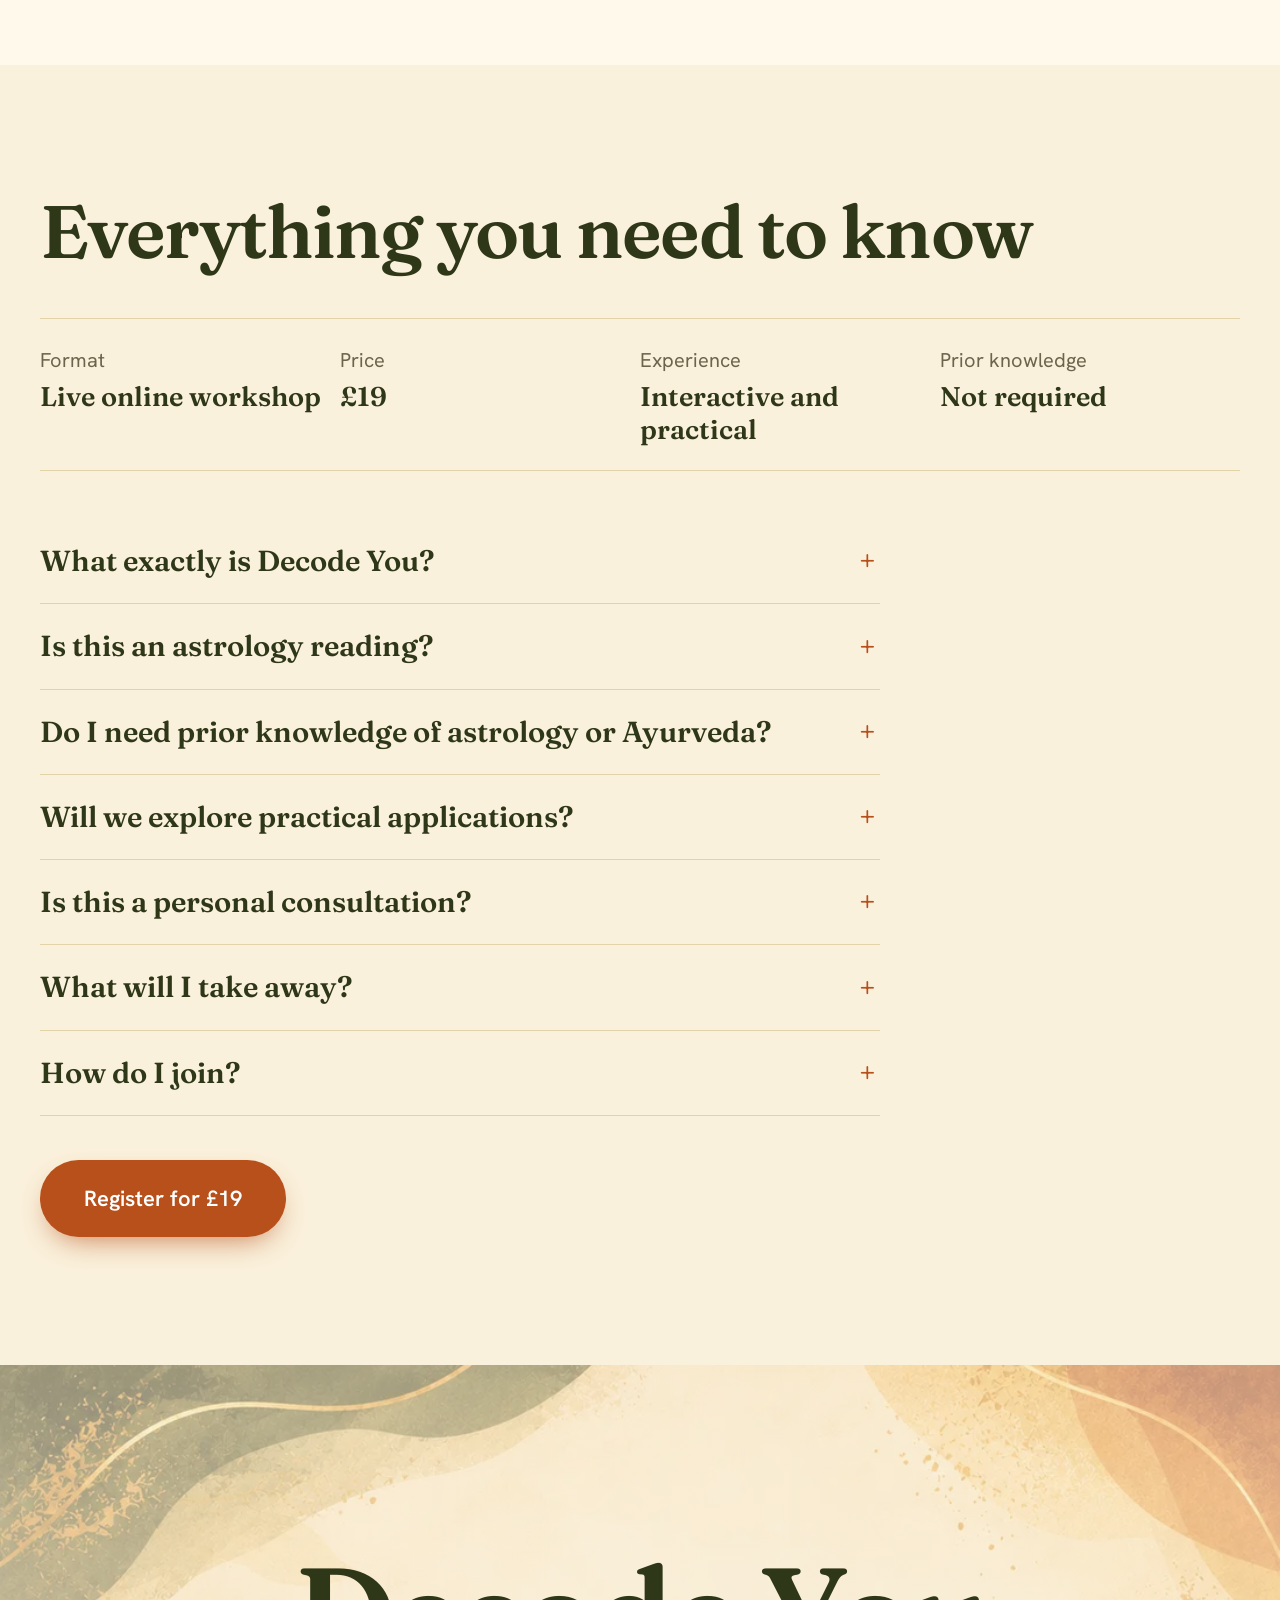
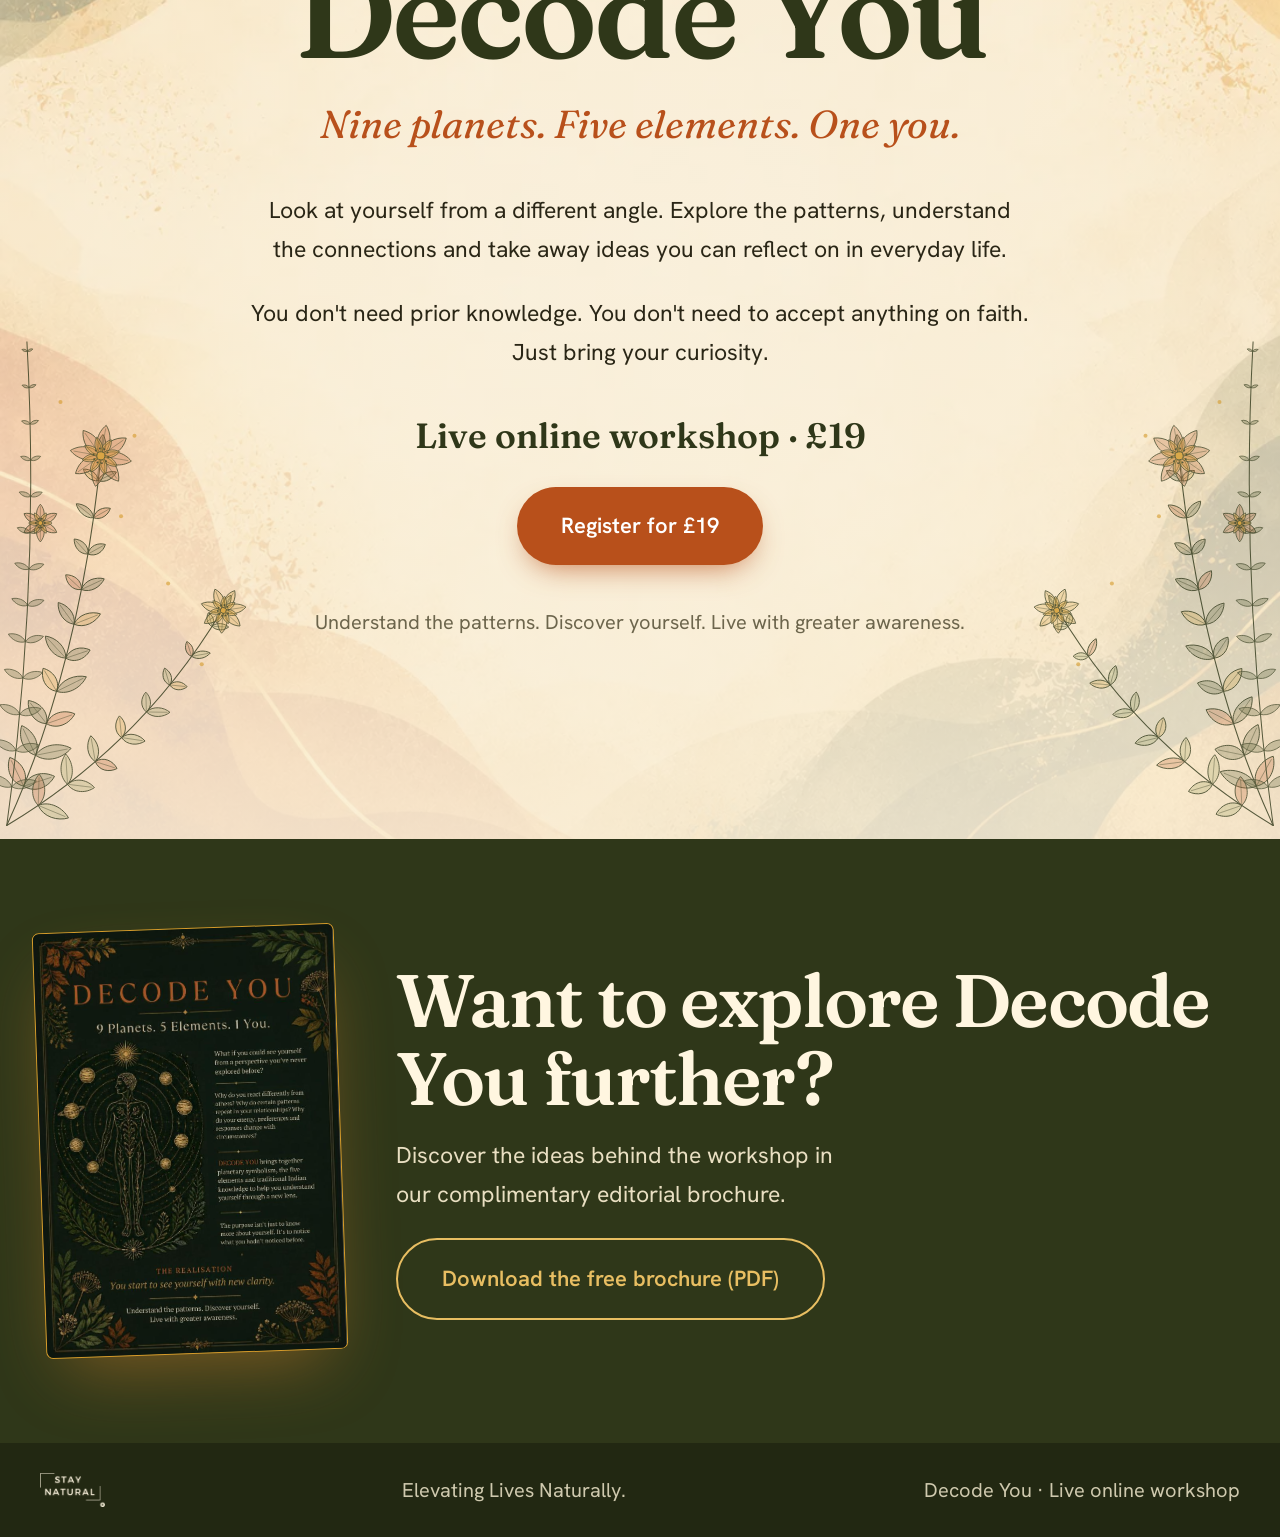
==== commit a508ab7f: "Draft: brand cream/olive/ember palette, testimonial photos from Wix Co-Authored-By: Claude Sonnet 5." ====
--- a/new/index.html
+++ b/new/index.html
@@ -45,7 +45,7 @@
 <div class="bar"><b>£19</b><a class="btn" href="https://www.staynatural.world/service-page/decode-you" target="_top">Register</a></div>
 <script type="application/ld+json">{"@context":"https://schema.org","@type":"FAQPage","mainEntity":[{"@type":"Question","name":"What exactly is Decode You?","acceptedAnswer":{"@type":"Answer","text":"Decode You is a guided workshop exploring human nature through the nine planets, five elements and traditional Indian knowledge. It connects these ideas with body types, daily routines and practical wellbeing."}},{"@type":"Question","name":"Is this an astrology reading?","acceptedAnswer":{"@type":"Answer","text":"No. Decode You is a group workshop, not an individual birth-chart reading or prediction session. It introduces traditional planetary symbolism as one framework for exploring human experience."}},{"@type":"Question","name":"Do I need prior knowledge of astrology or Ayurveda?","acceptedAnswer":{"@type":"Answer","text":"No. The workshop is designed as an accessible introduction. You only need curiosity and a willingness to explore."}},{"@type":"Question","name":"Will we explore practical applications?","acceptedAnswer":{"@type":"Answer","text":"Yes. Alongside the concepts, you will explore body types, seasonal living, food principles, daily routines, guided sound practice and chanting."}},{"@type":"Question","name":"Is this a personal consultation?","acceptedAnswer":{"@type":"Answer","text":"No. It is a group learning experience. Individual birth-chart analysis and personal consultations are not included."}},{"@type":"Question","name":"What will I take away?","acceptedAnswer":{"@type":"Answer","text":"You will leave with a framework for reflecting on your tendencies, reconsidering everyday habits and exploring how traditional knowledge connects with your own experience."}},{"@type":"Question","name":"How do I join?","acceptedAnswer":{"@type":"Answer","text":"Register online. You will receive the information needed to join the live workshop."}}]}</script>
 <script>
-var PHOTOS={surya:"",gerry:"",aoife:"",caitriona:"",anthony:""},BROCHURE_URL="";
-(function(){for(var k in PHOTOS){if(!PHOTOS[k])continue;var t=k==="surya"?document.getElementById("portrait"):document.querySelector('.av[data-k="'+k+'"]');if(t){var i=new Image();i.alt=k;i.src=PHOTOS[k];t.textContent="";t.appendChild(i)}}
+var PHOTOS={surya:"",gerry:"https://static.wixstatic.com/media/bc3392_221b93704c5745fa9382ebfd5e4df6b9~mv2.jpg/v1/fill/w_240,h_240,al_c,q_80,enc_avif,quality_auto/gerry.jpg",aoife:"https://static.wixstatic.com/media/9a8d32_7c93506536434d95a2c473a3291bca20~mv2.webp/v1/fill/w_240,h_240,al_c,q_80,enc_avif,quality_auto/aoife.jpg",caitriona:"https://static.wixstatic.com/media/89ca41_ab1e9fa009fc4d1fb69cad0161a2f7fe~mv2.jpg/v1/fill/w_240,h_240,al_c,q_80,enc_avif,quality_auto/caitriona.jpg",anthony:"https://static.wixstatic.com/media/ac4369_107981a74f254bc085720f9f17583412~mv2.jpg/v1/fill/w_240,h_240,al_c,q_80,enc_avif,quality_auto/anthony.jpg"},BROCHURE_URL="";
+(function(){for(var k in PHOTOS){if(!PHOTOS[k])continue;var t=k==="surya"?document.getElementById("portrait"):document.querySelector('.av[data-k="'+k+'"]');if(t){var i=new Image();i.alt="";i.src=PHOTOS[k];t.textContent="";t.appendChild(i)}}
 })();
 </script></body></html>
--- a/new/style.css
+++ b/new/style.css
@@ -300,3 +300,40 @@
 .bro p{max-width:34ch}
 .wrap{position:relative;z-index:2}
 @media(max-width:800px){.bro-g{grid-template-columns:1fr;gap:30px}.bro .cover{max-width:240px}}
+/* ===== brand light: cream / olive / ember / gold (logo colours) ===== */
+body{background:var(--cream);color:var(--ink)}
+.btn,.hero-d .btn{background:var(--ember);color:#fff;box-shadow:0 12px 30px -12px rgba(184,80,27,.8)}
+.btn:hover,.hero-d .btn:hover{background:var(--ember-d);color:#fff}
+.btn.ghost{background:transparent;color:var(--gold-l);border:2px solid var(--gold-l);box-shadow:none}
+.btn.ghost:hover{background:var(--gold-l);color:var(--olive-d)}
+.ask,.voices,#faqs{background:var(--cream);color:var(--ink)}
+.guide{background:var(--paper);color:var(--ink)}
+.ask h2,.voices h2,.guide h2,#faqs h2,h2,h3,blockquote,summary,.facts b{color:var(--olive-d)}
+.fw{background:var(--olive-d);color:#F3EAD0}
+.fw h2,.fw h3,.fw .close,.fw p{color:#FFF6E0}.fw .gold,.fw small{color:var(--gold-l)}
+.fw .wheel{background:radial-gradient(circle,#46521F,#2F3719);box-shadow:0 0 0 1.5px var(--gold),0 0 70px rgba(212,154,42,.35)}
+.fw .btn{background:var(--gold);color:var(--olive-d)}.fw .btn:hover{background:#fff}
+.ex{background:var(--paper)}
+.real{background:var(--paper);color:var(--ember);border-color:var(--gold);outline-color:var(--gold)}
+.ex .real{background:var(--cream)}
+.who,.facts small,.meta{color:var(--mute)}
+.who b,.guide .role{color:var(--ember)}
+.hero-d .meta{color:#C9B995}
+.hero-d .btn{background:linear-gradient(135deg,#E0782E,#B8501B);color:#fff}
+.av{background:linear-gradient(135deg,var(--gold-l),var(--gold));color:var(--olive-d);overflow:hidden}
+.av img{width:100%;height:100%;object-fit:cover;display:block}
+.portrait{background:var(--olive-d);color:var(--gold-l);box-shadow:0 0 0 1.5px var(--gold),0 30px 60px -30px rgba(80,50,10,.5)}
+.facts,.faq details,details,.voices .q{border-color:var(--line)}
+.voices .q:first-of-type{border-top-color:var(--line)}
+summary:after{color:var(--ember)}
+.deco{opacity:1;filter:none}
+.garl{opacity:1;filter:none}
+.div{filter:none;opacity:1}
+.final{background:linear-gradient(180deg,rgba(250,241,220,.55),rgba(250,241,220,.9)),url(img/wash.webp) center/cover;color:var(--ink)}
+.final h2{color:var(--olive-d)}.final .sub{color:var(--ember)}.final .price{color:var(--olive-d)}.final .end{color:var(--mute)}
+.final p{color:var(--ink)}
+.bro{background:var(--olive-d);color:#F3EAD0;text-align:left}
+.bro h2{color:#FFF6E0}.bro p{color:#E9DFC2}
+footer{background:#222812;color:#CFC9AE}
+.bar{background:rgba(255,249,236,.97)!important;border-top-color:var(--gold)!important}.bar b{color:var(--ember)!important}
+.av{width:84px;height:84px}.voices .q{grid-template-columns:100px 1fr}
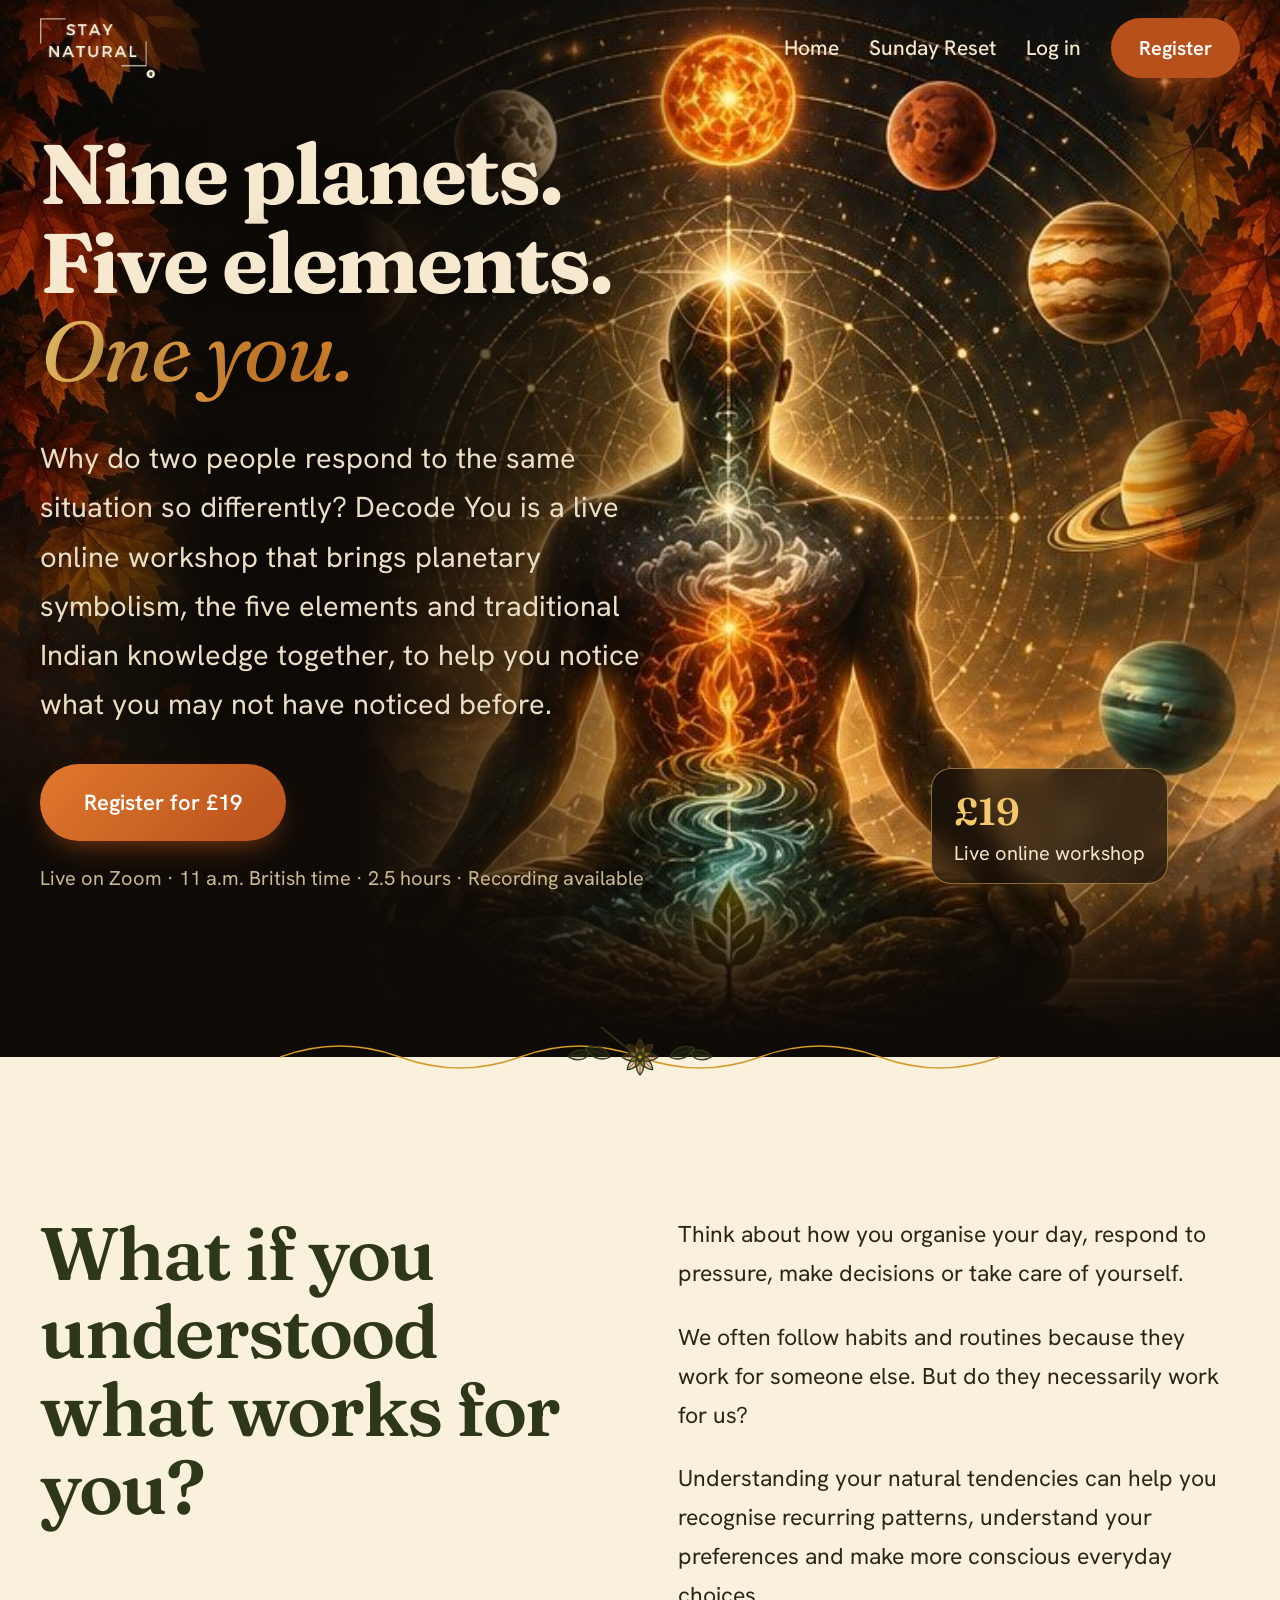
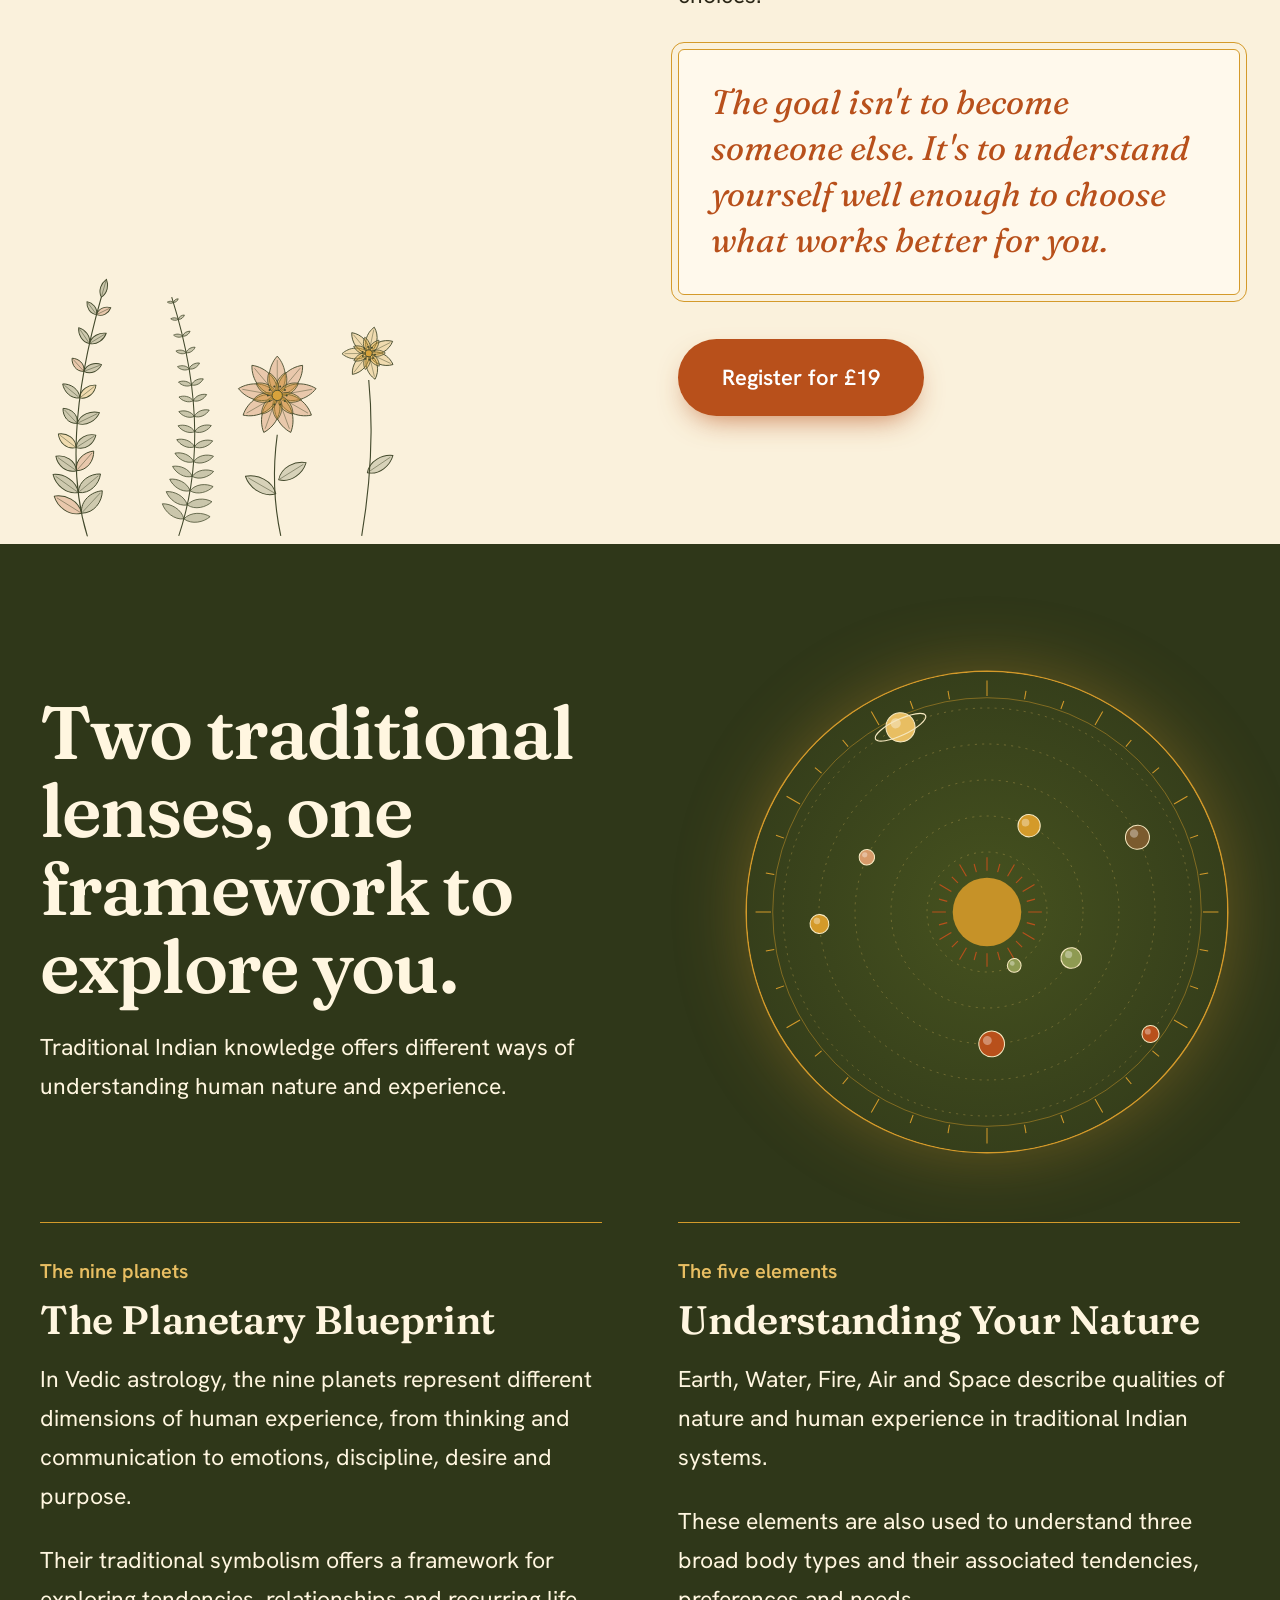
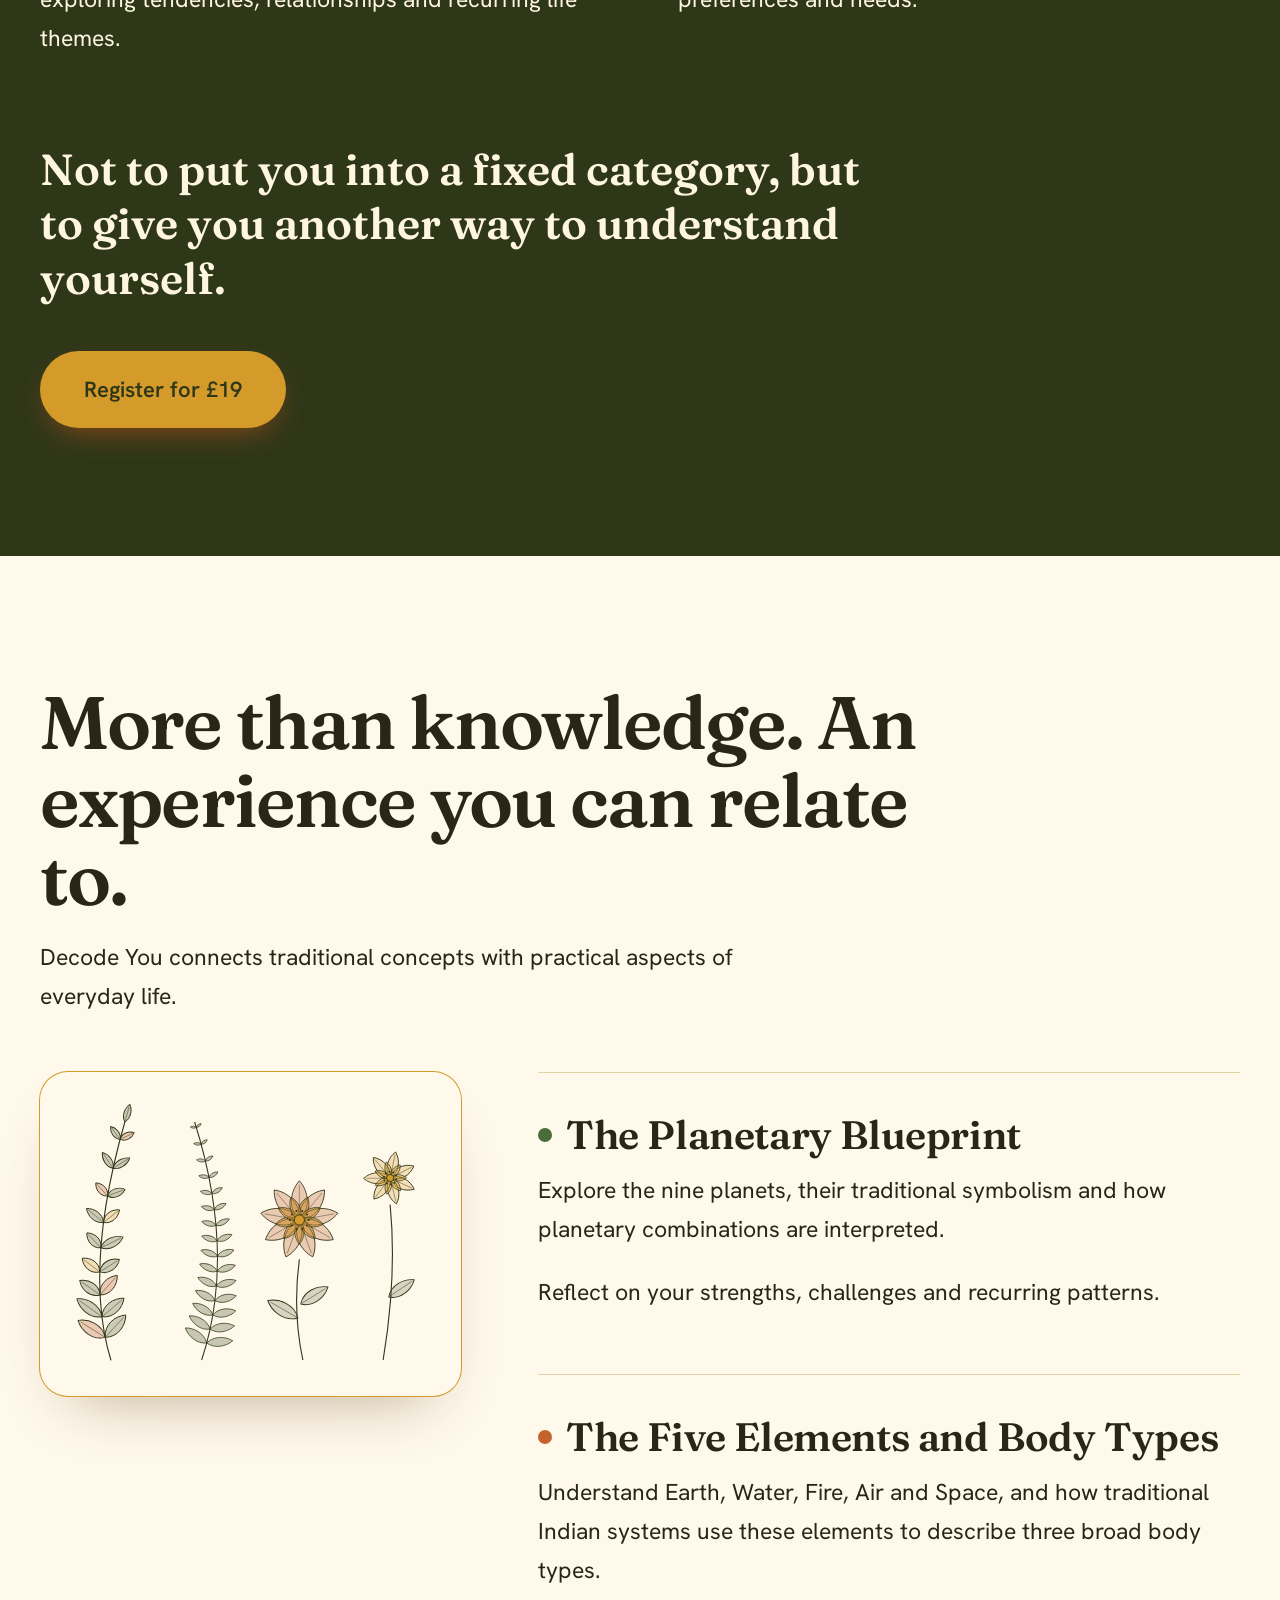
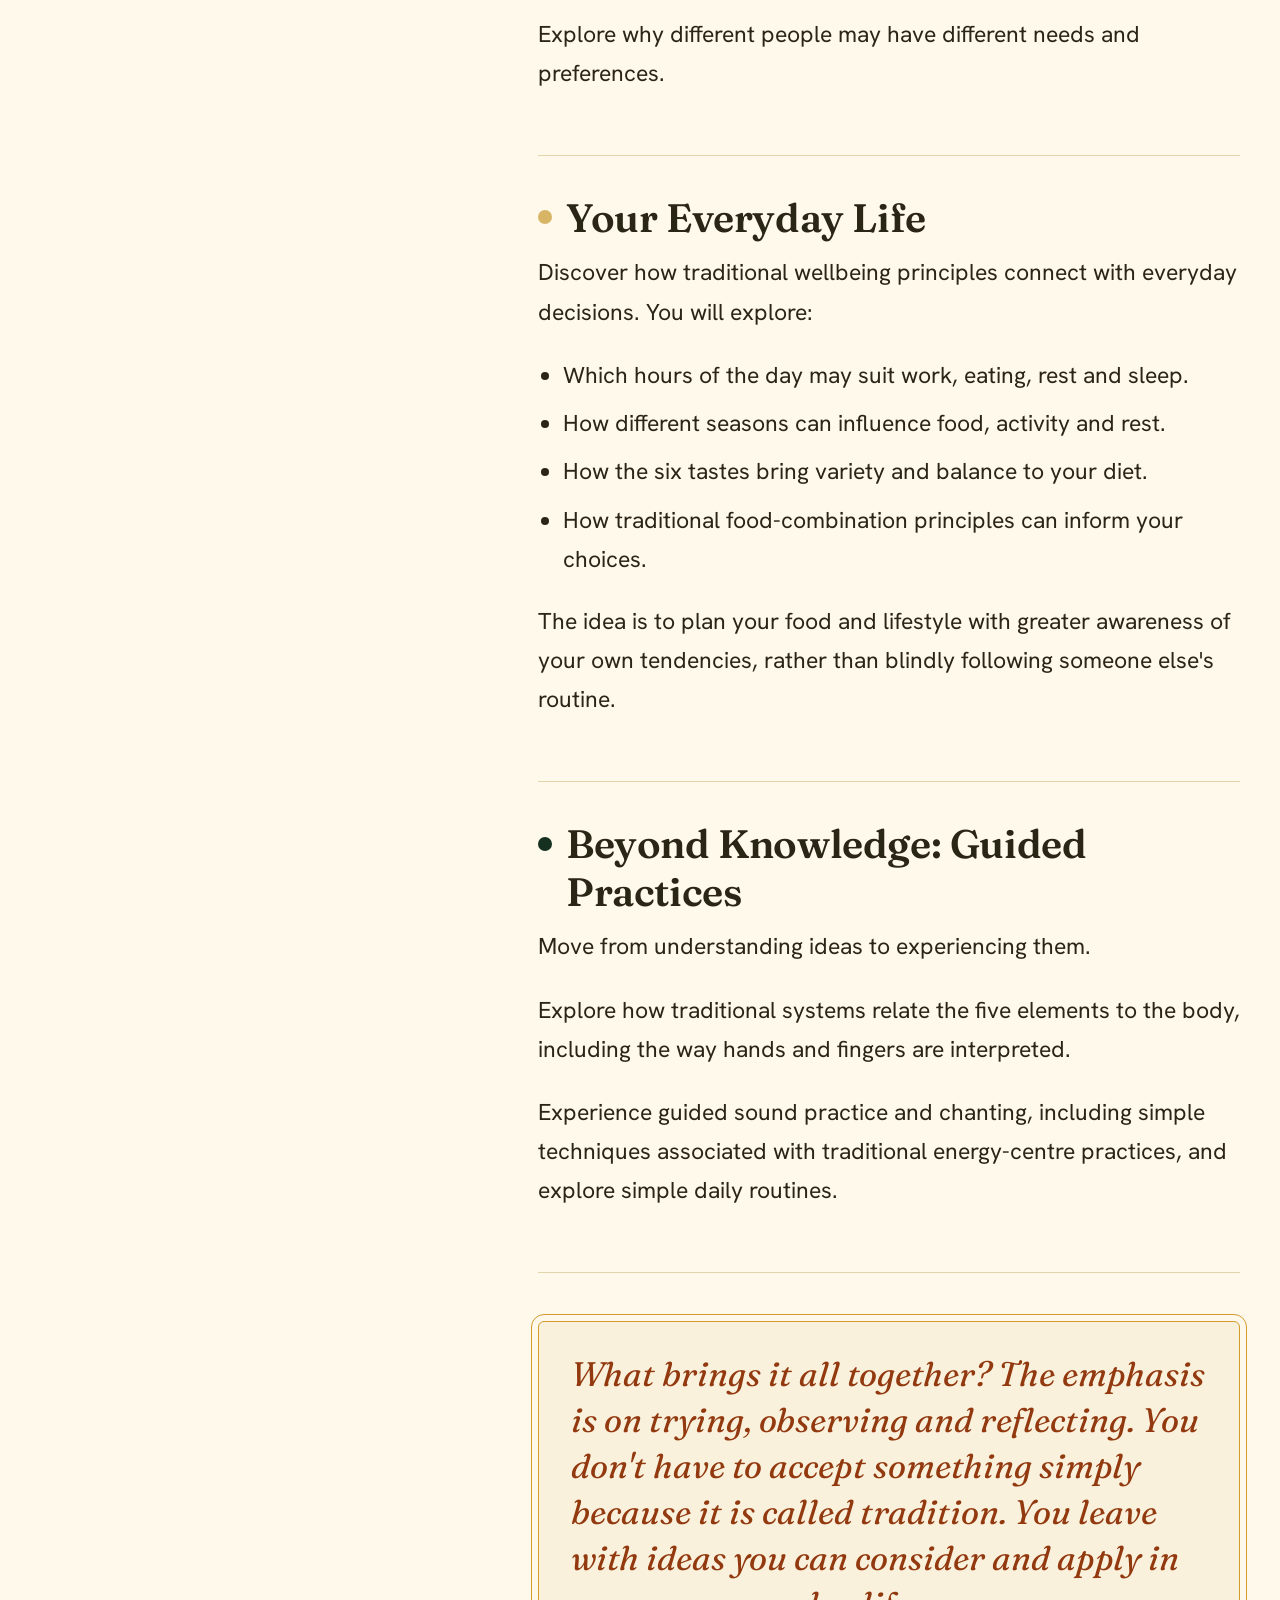
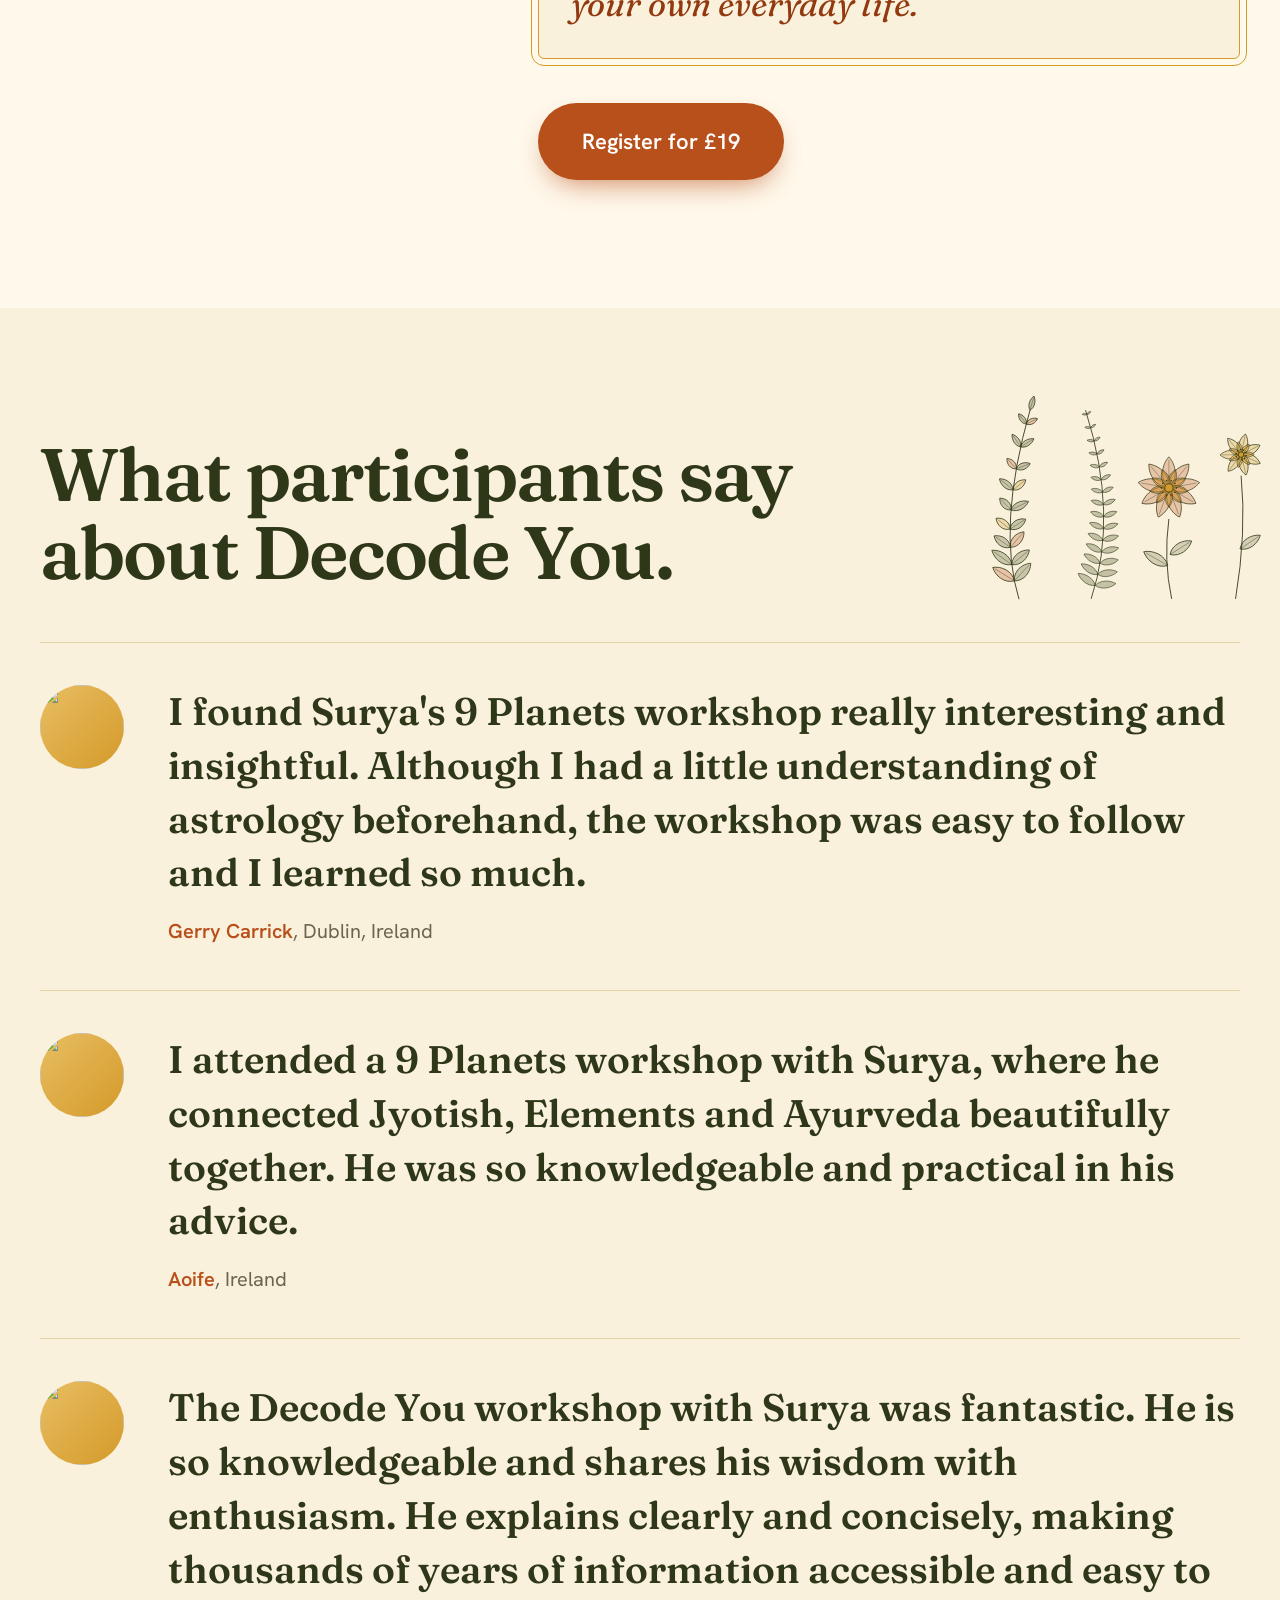
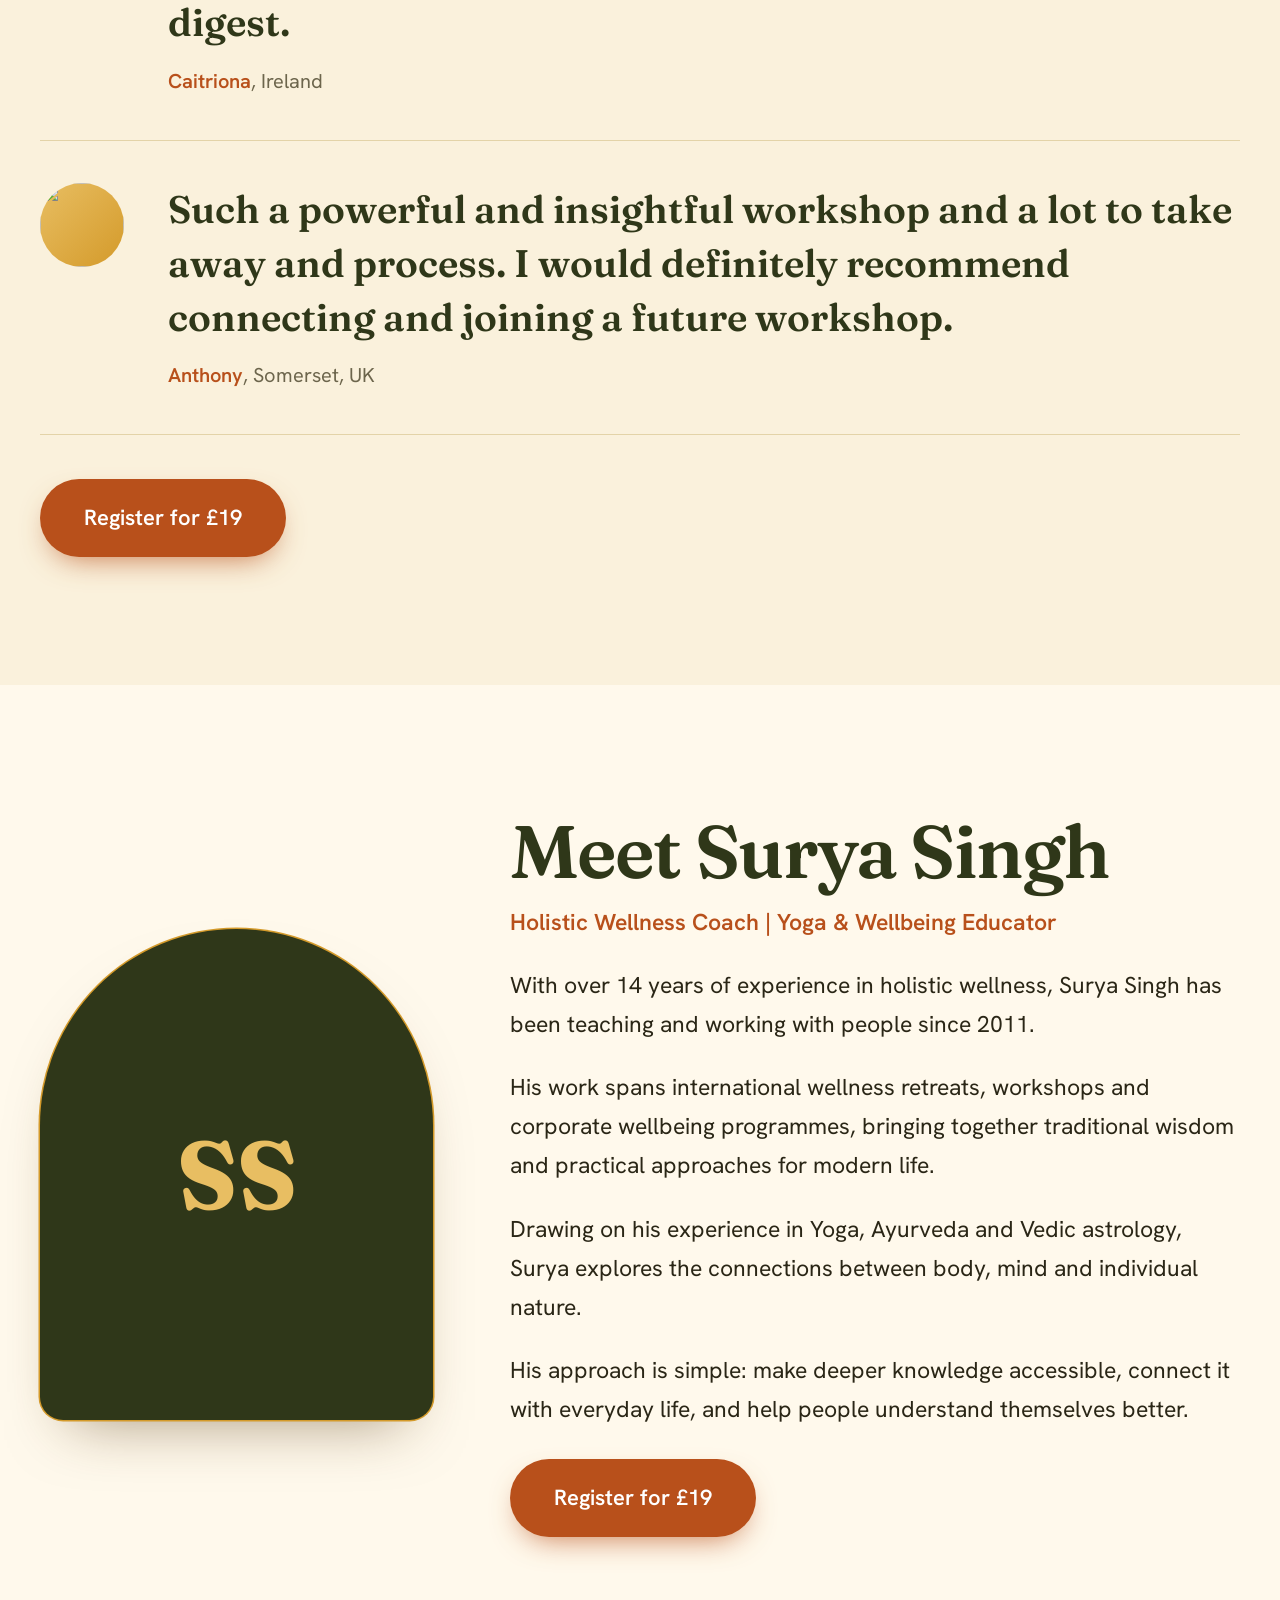
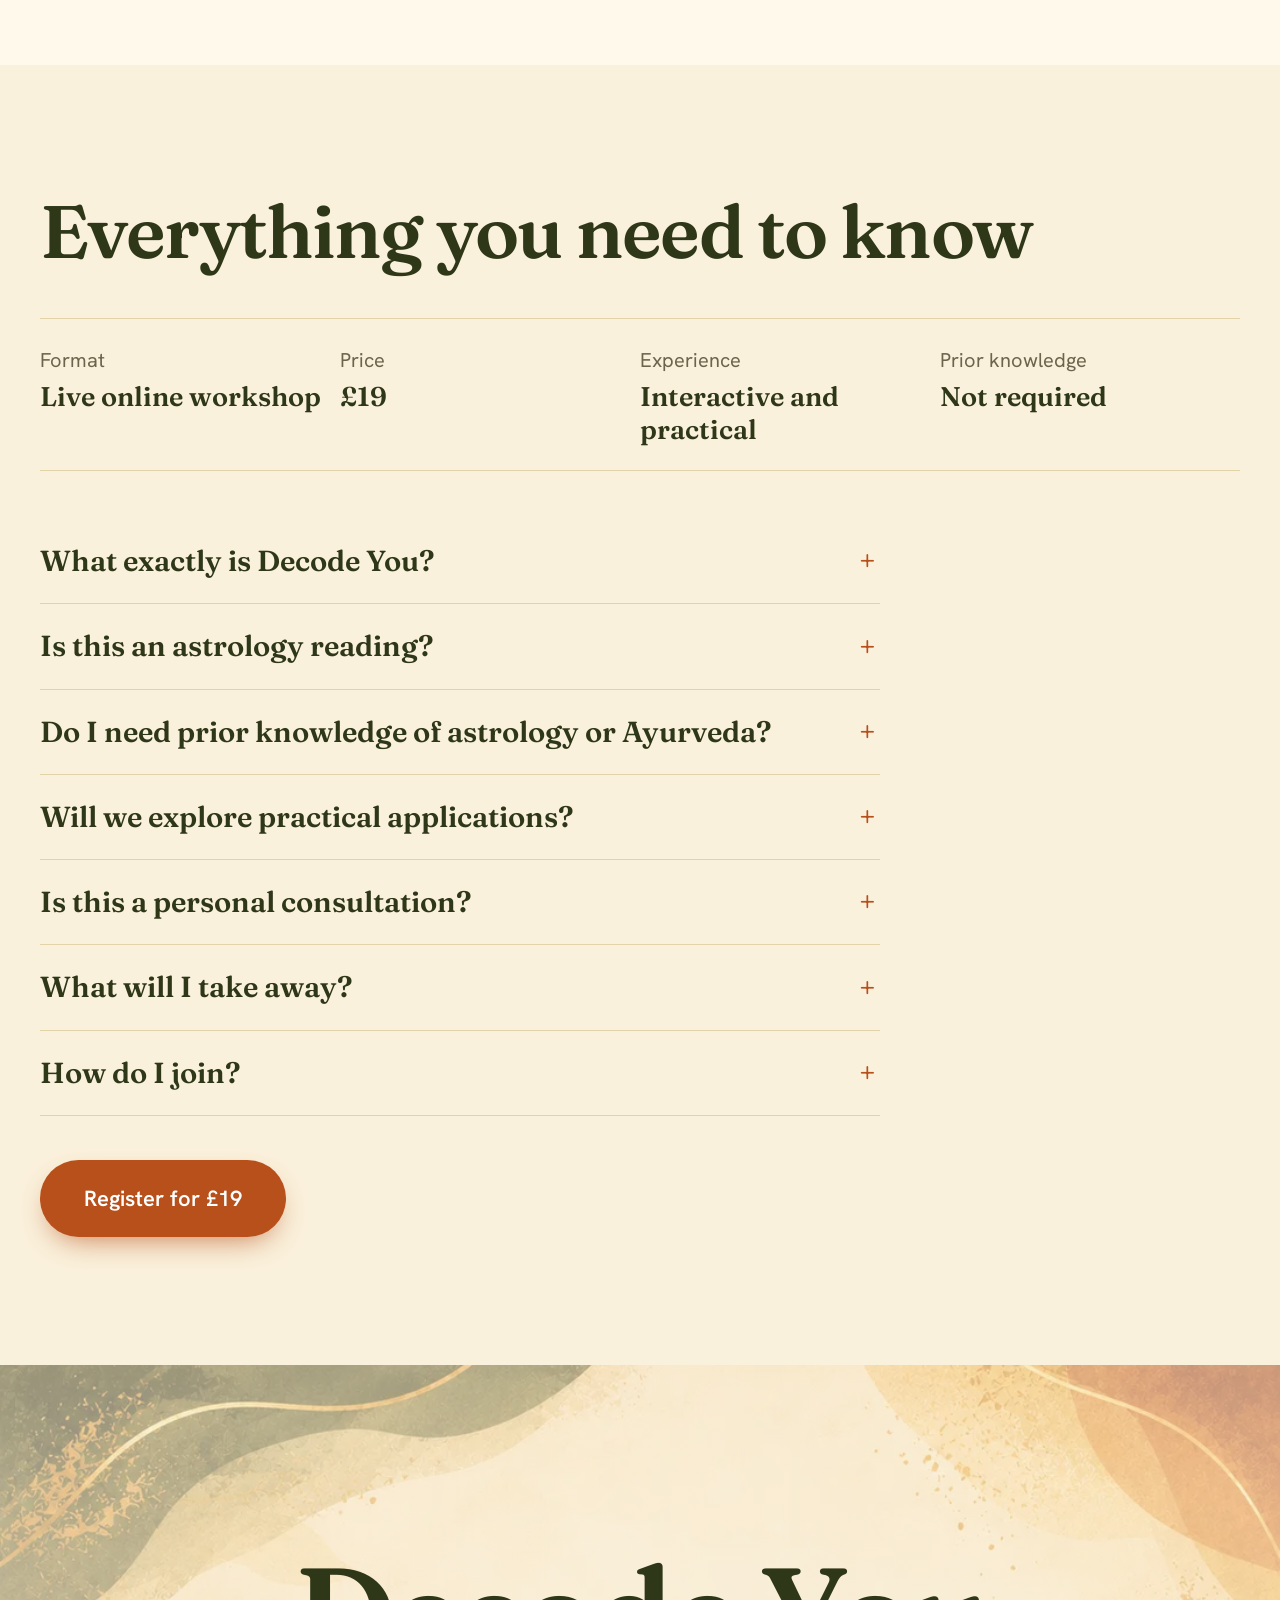
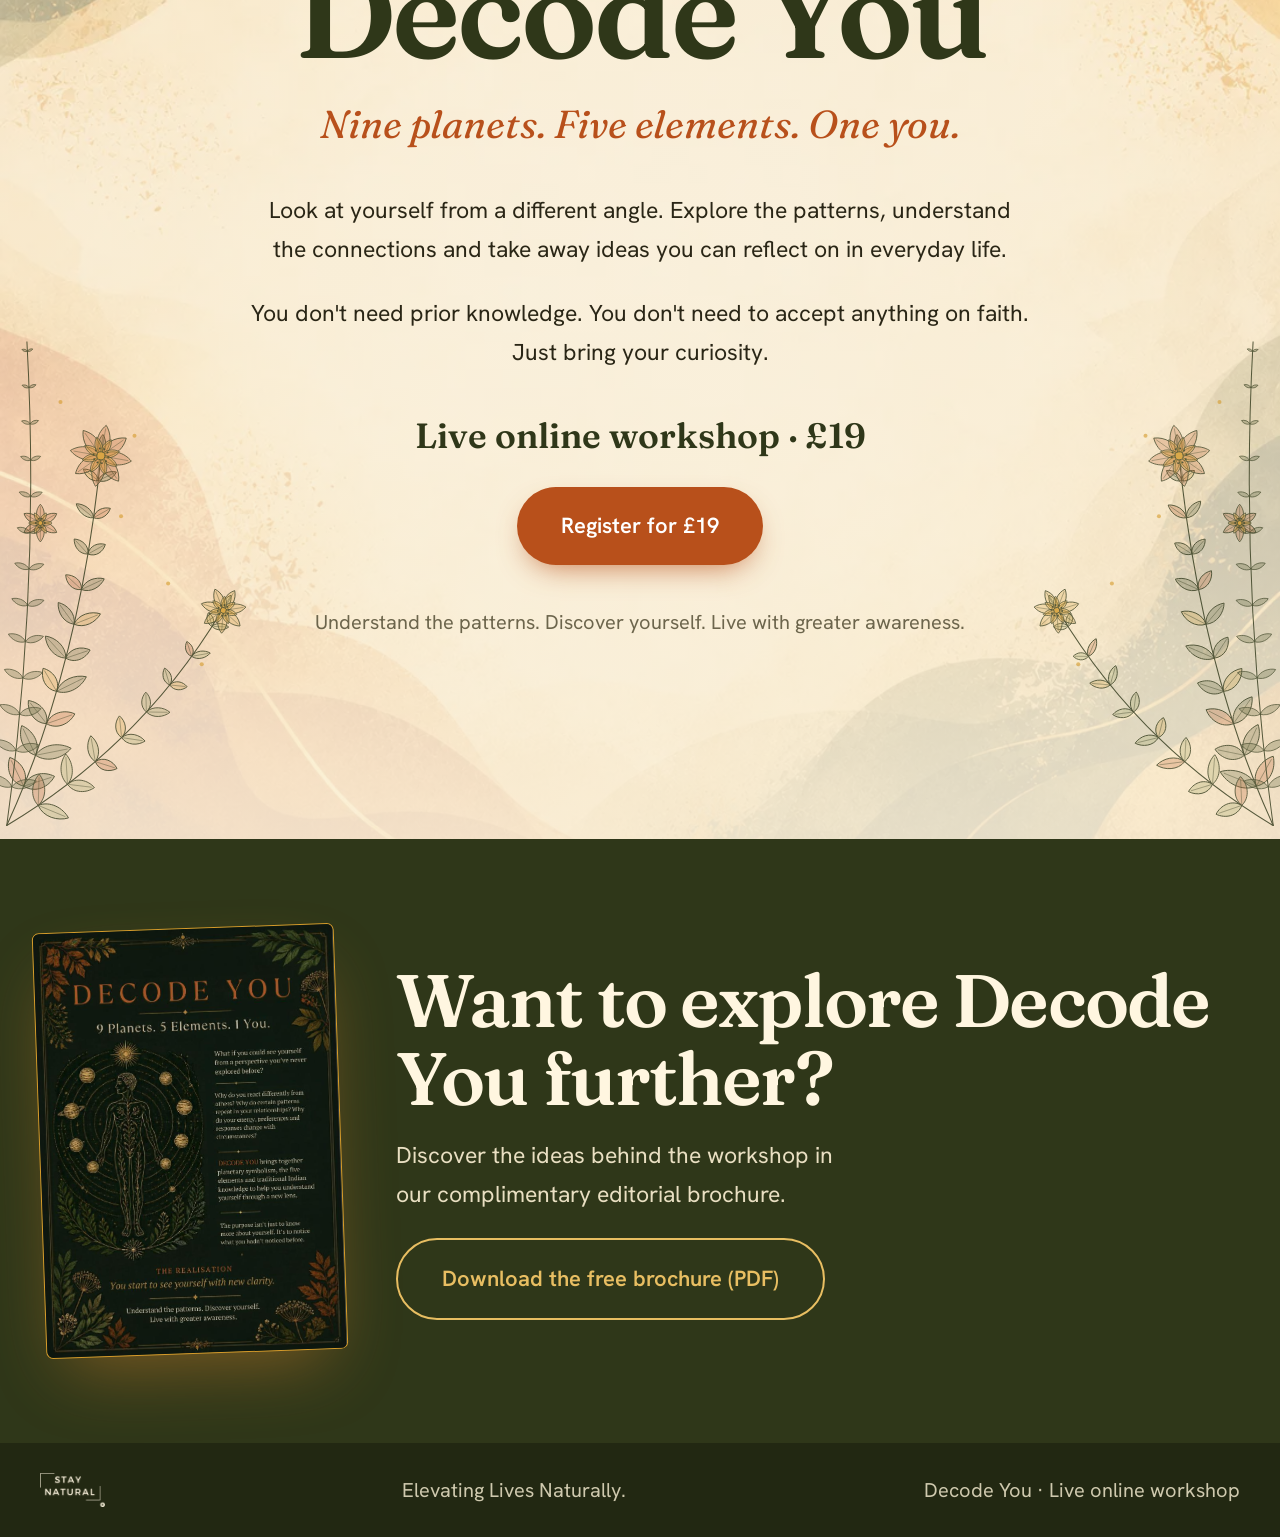
==== commit cf743d15: "SEO prep: canonical, og tags, noindex on preview, robots.txt, sitemap Co-Authored-By: Claude Sonnet " ====
--- a/new/index.html
+++ b/new/index.html
@@ -4,6 +4,9 @@
 <meta name="description" content="Explore human nature through the nine planets, five elements, traditional Indian knowledge, food and lifestyle principles in the Decode You live online workshop.">
 <link rel="preload" href="../fonts/fraunces-latin-700-normal.woff2" as="font" type="font/woff2" crossorigin>
 
+<meta name="robots" content="noindex,follow"><!-- preview only: remove this line at launch -->
+<link rel="canonical" href="https://decode.staynatural.world/">
+<meta property="og:type" content="website"><meta property="og:site_name" content="Stay Natural"><meta property="og:title" content="Decode You Workshop | Nine Planets, Five Elements | Stay Natural"><meta property="og:description" content="Explore human nature through the nine planets, five elements, traditional Indian knowledge, food and lifestyle principles in the Decode You live online workshop."><meta property="og:url" content="https://decode.staynatural.world/"><meta property="og:image" content="https://decode.staynatural.world/img/scene.jpg"><meta name="twitter:card" content="summary_large_image">
 <link rel="stylesheet" href="style.css"></head><body>
 <header class="top"><div class="wrap"><a class="brandchip" href="https://www.staynatural.world/" aria-label="Stay Natural home"><img class="logo" src="img/logo-light.png" alt="Stay Natural" width="292" height="153"></a><nav><a href="https://www.staynatural.world/">Home</a><a href="https://www.staynatural.world/sunday-reset">Sunday Reset</a><a href="https://www.staynatural.world/account/my-account">Log in</a><a class="btn" href="https://www.staynatural.world/service-page/decode-you" target="_top">Register</a></nav></div></header>
 <main>
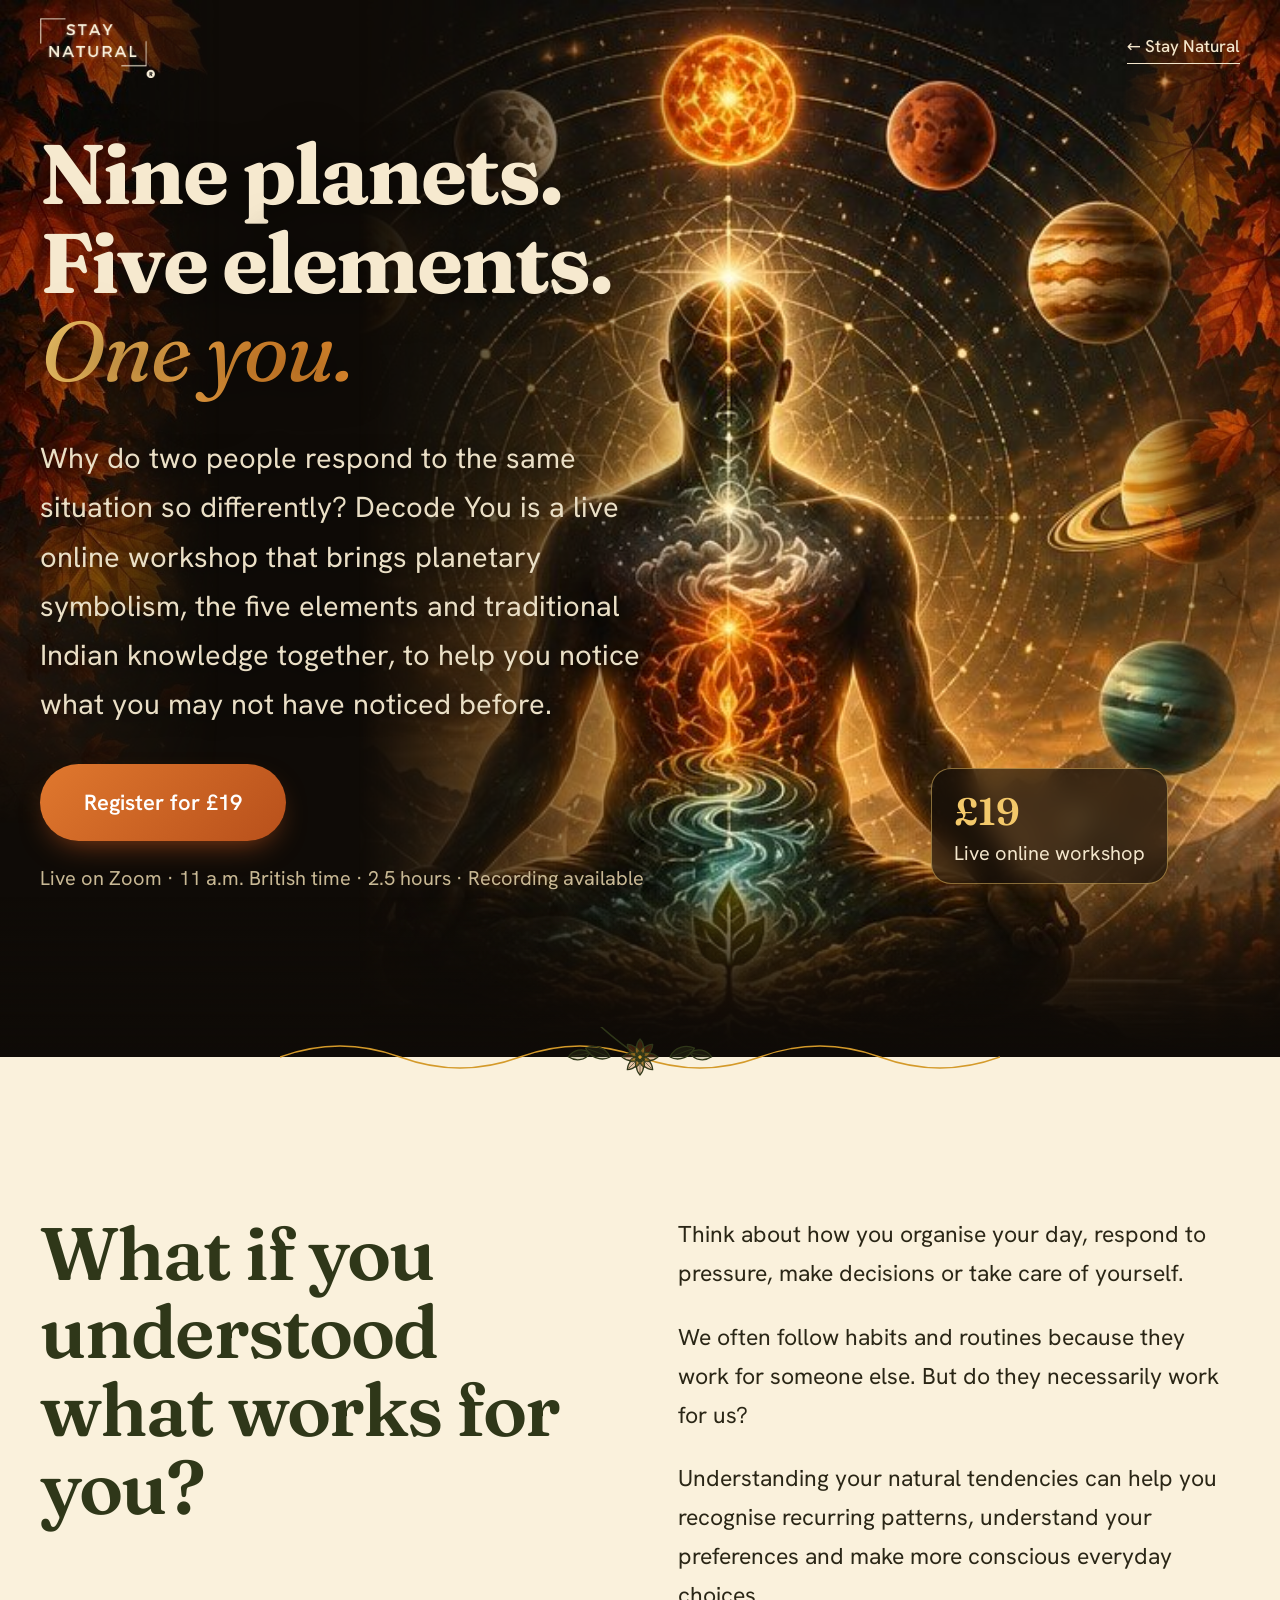
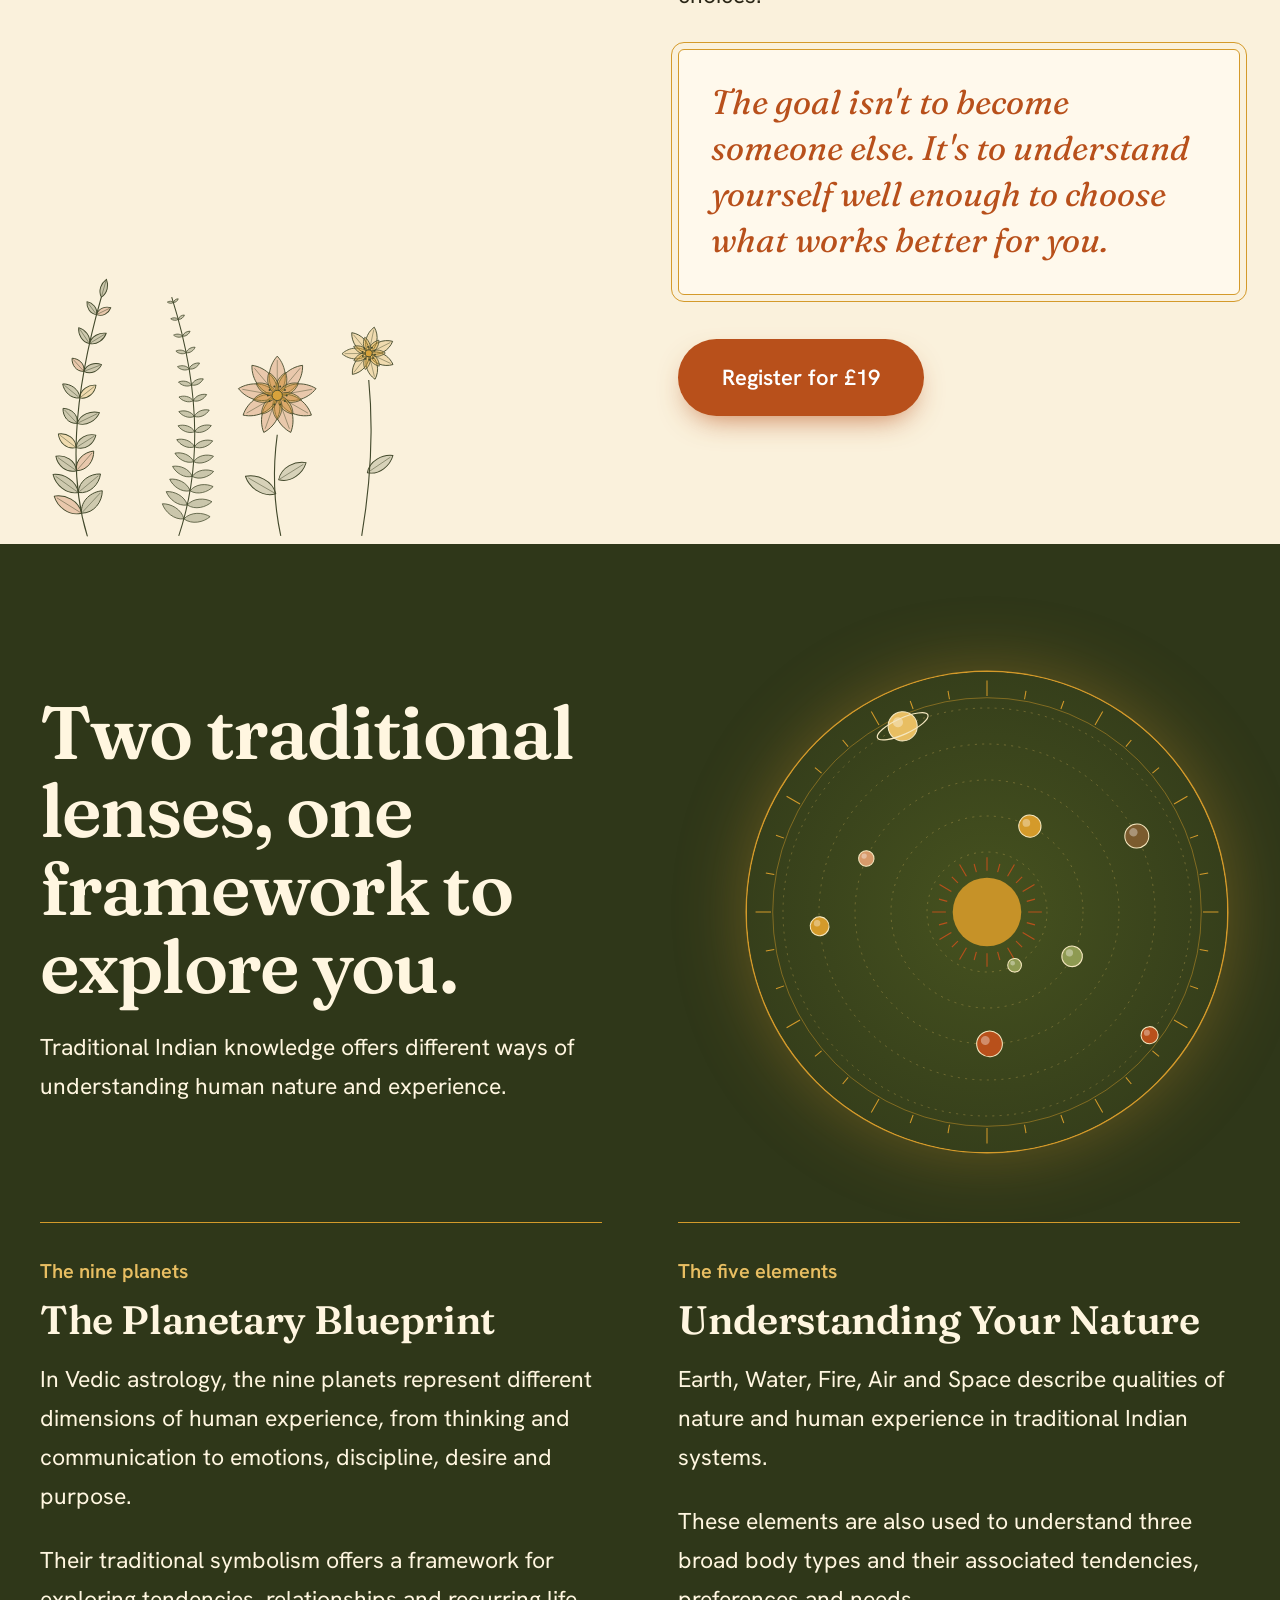
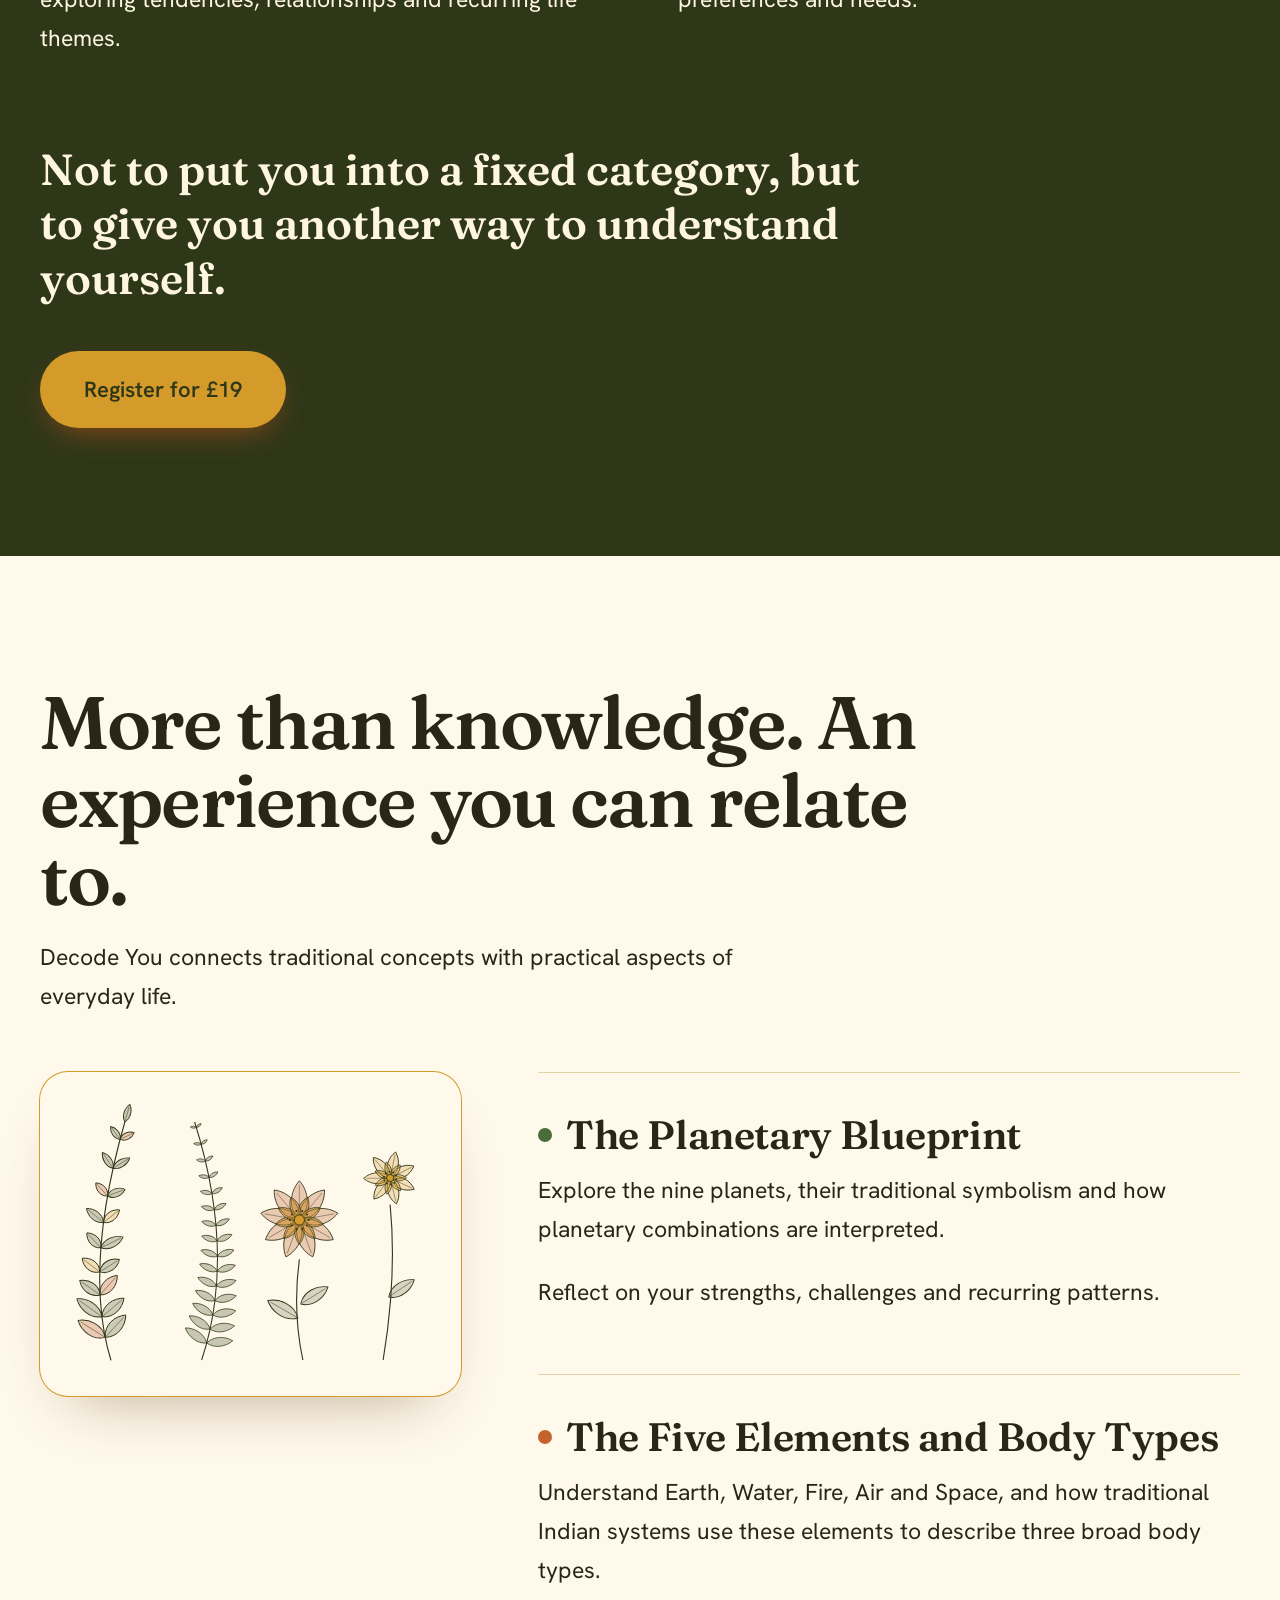
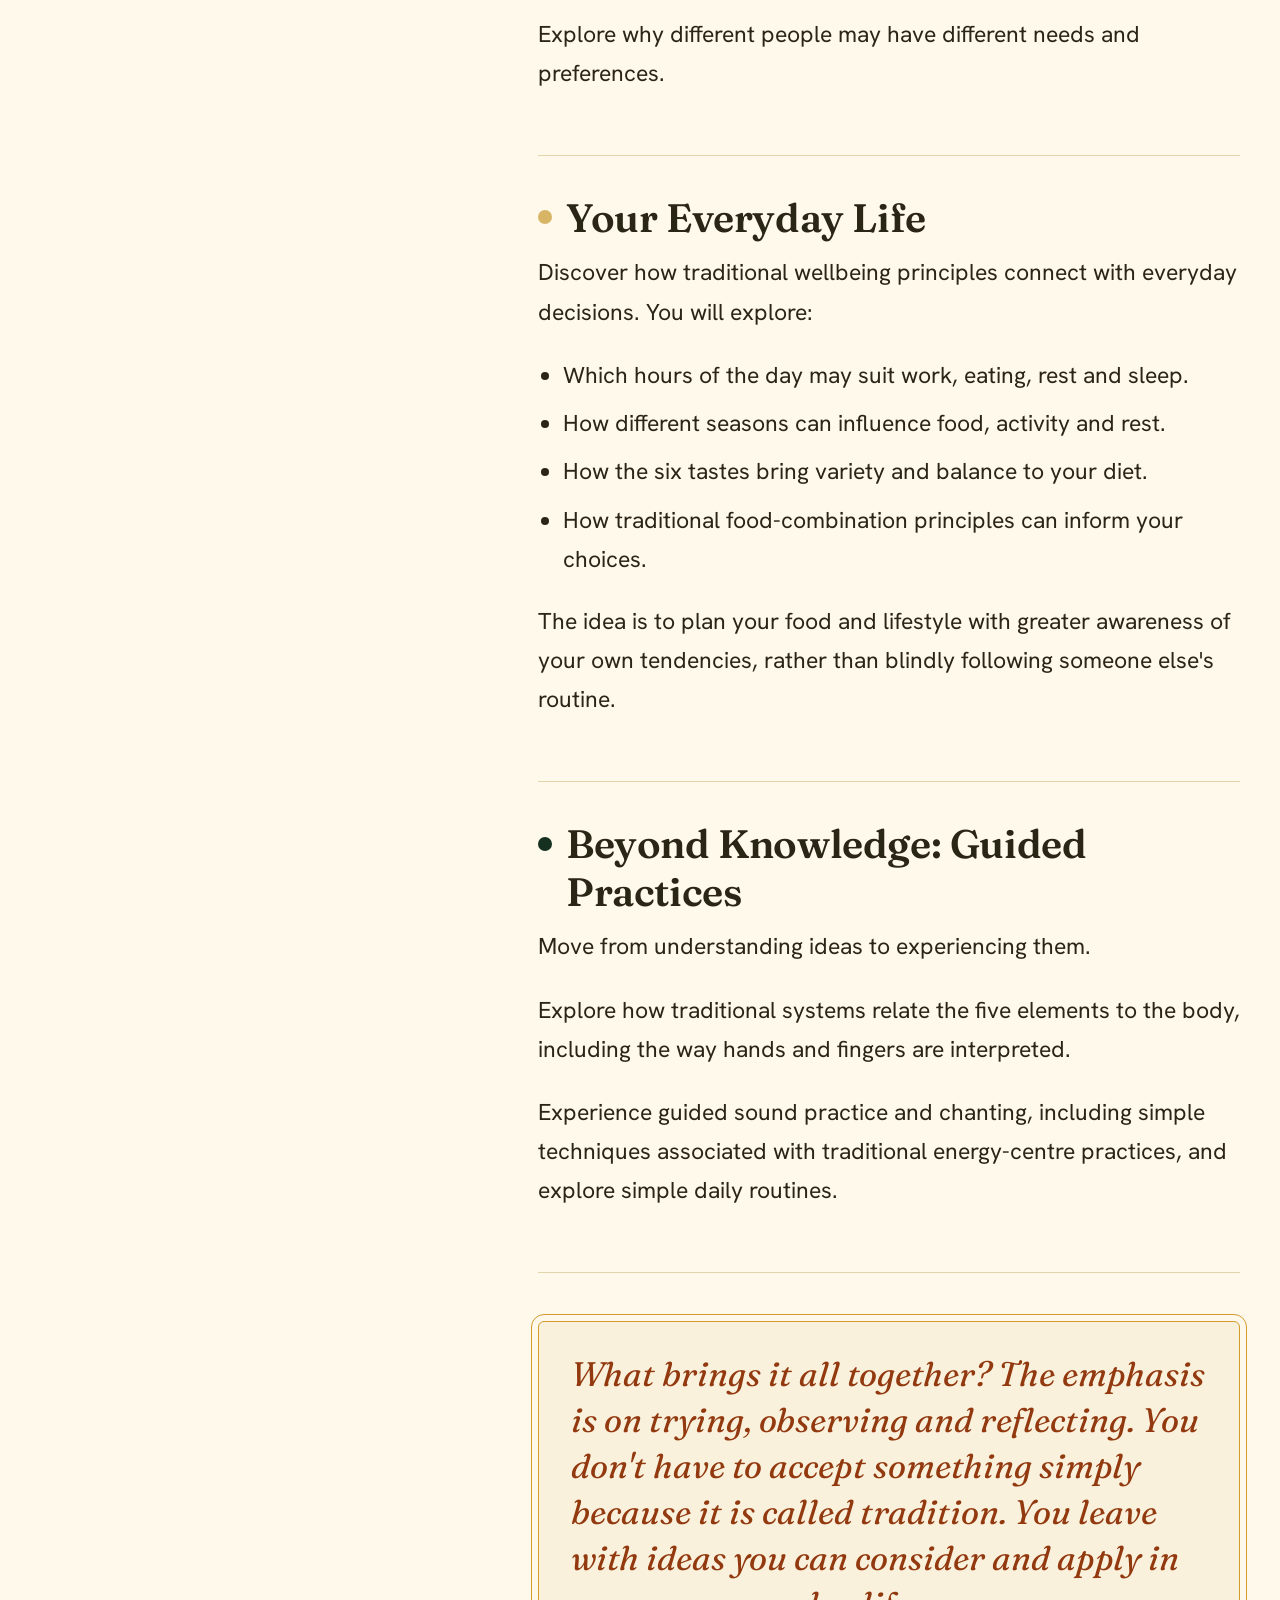
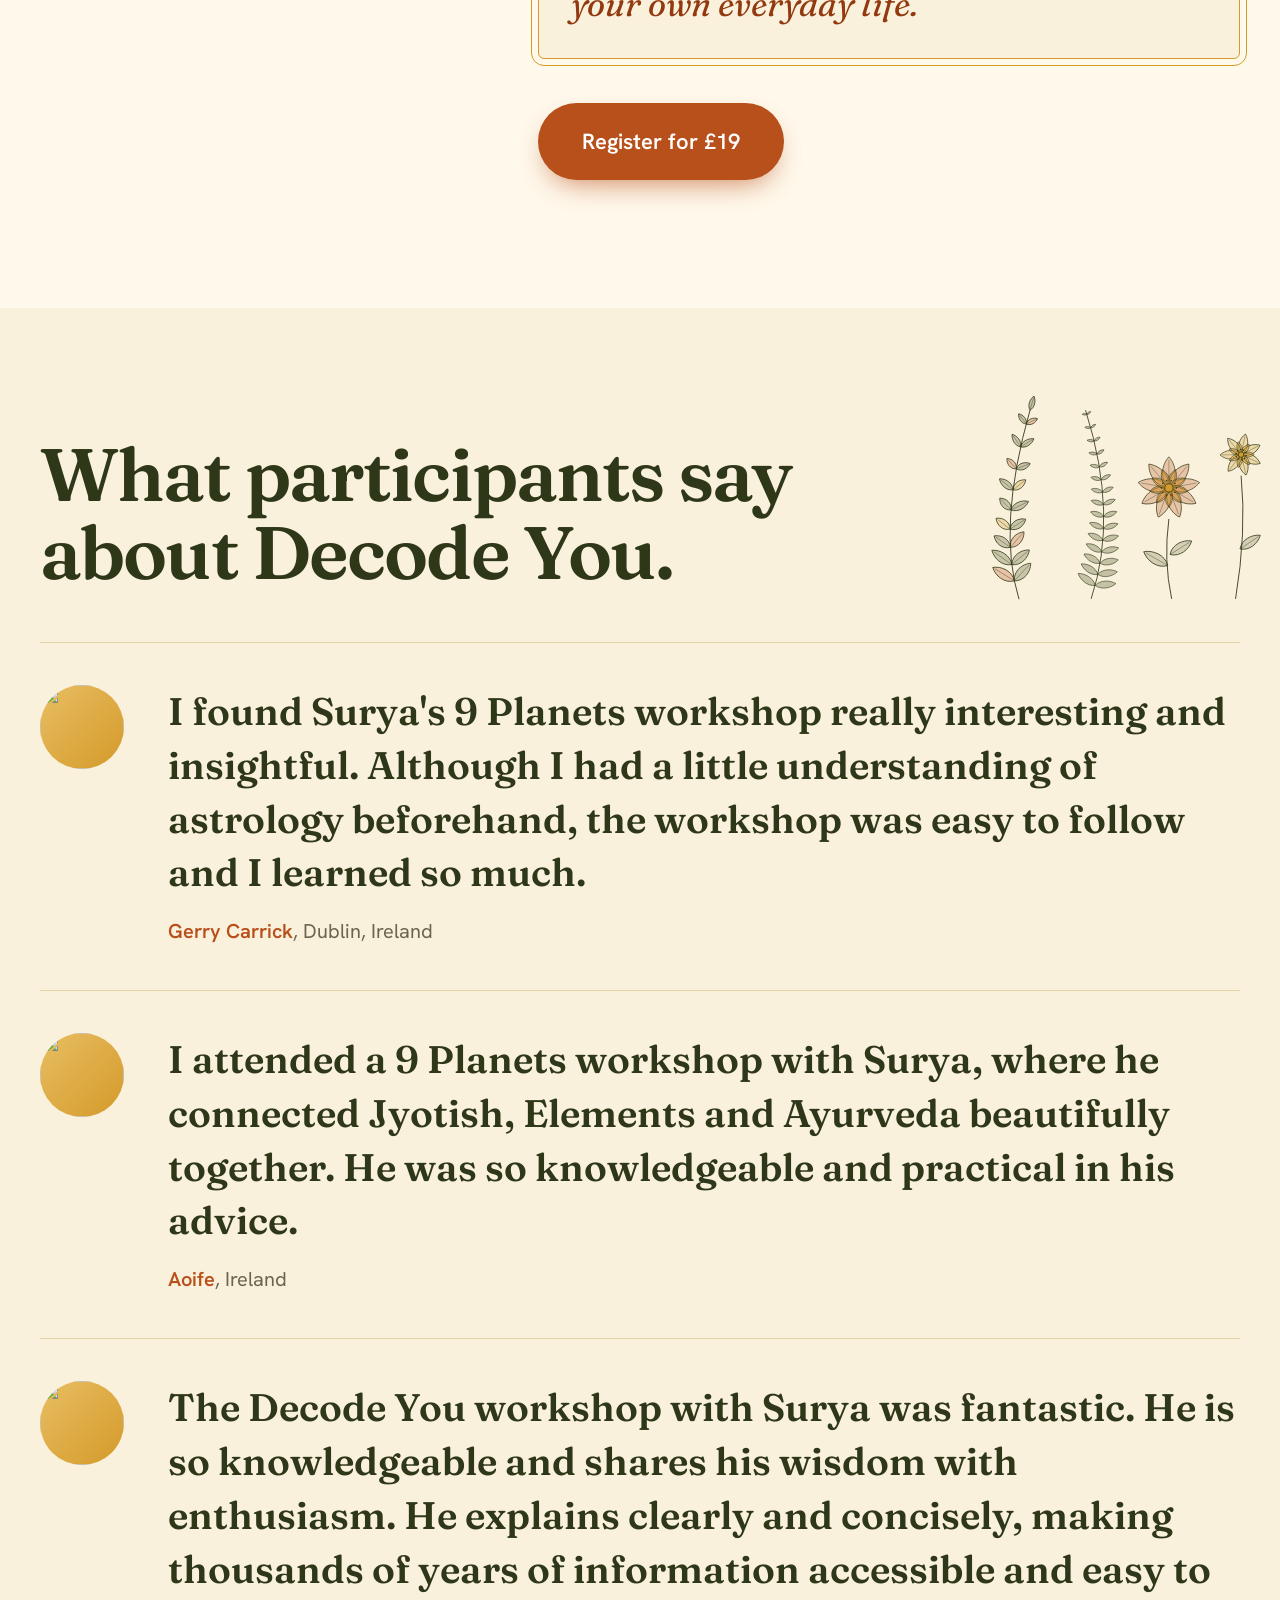
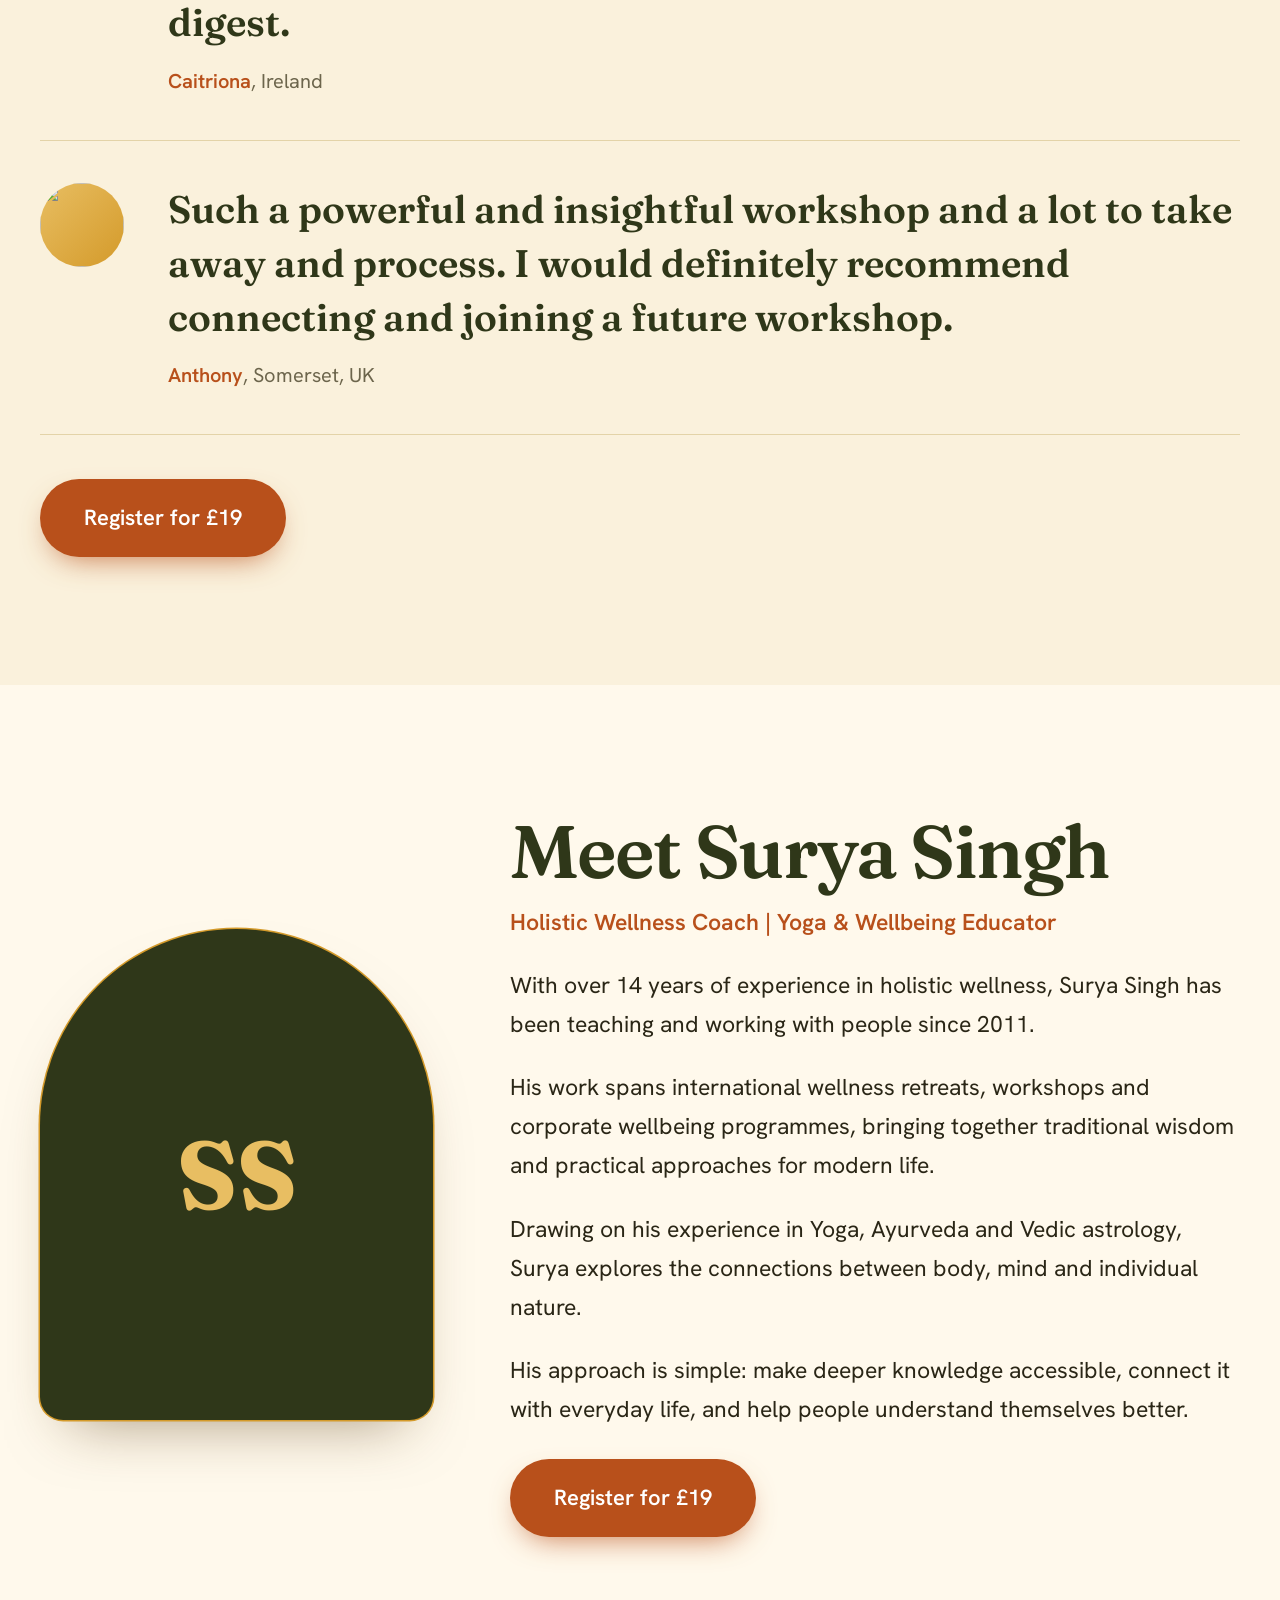
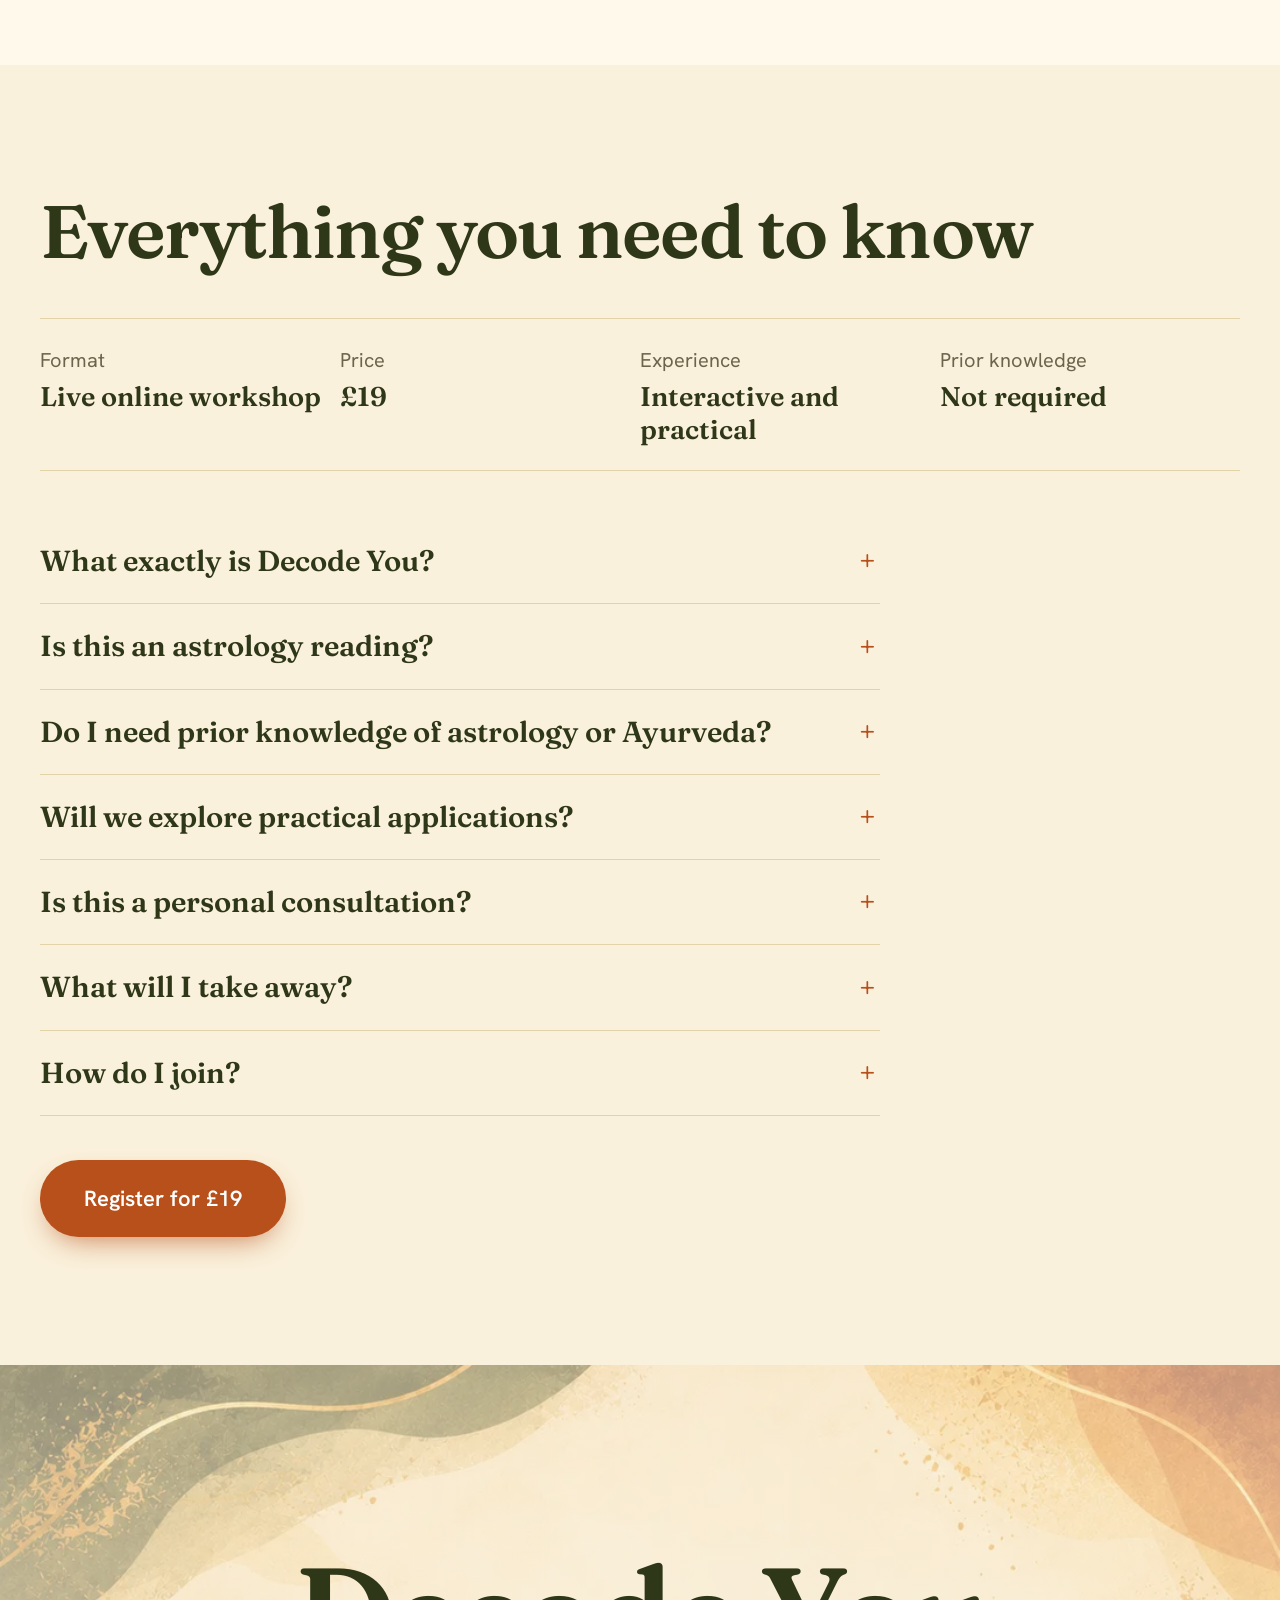
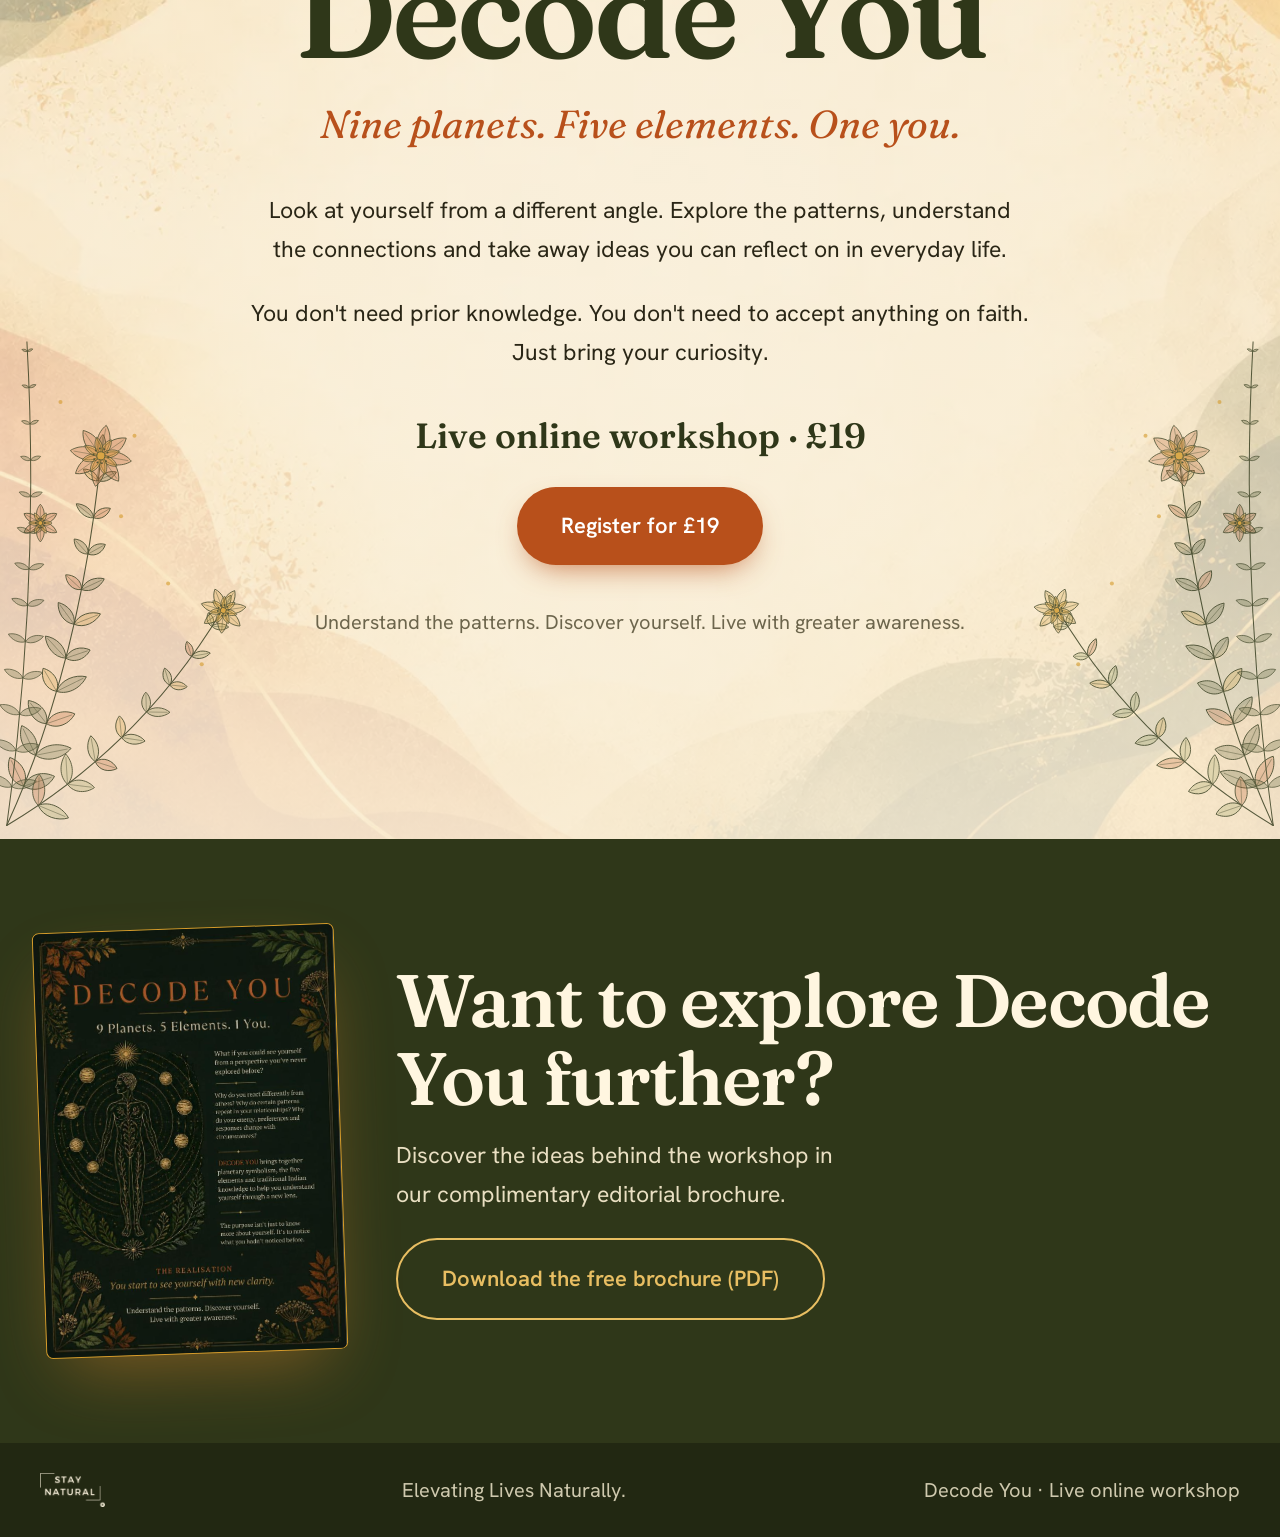
==== commit 34990b26: "Simplify headers: single link back to staynatural.world; remove My Space/login nav Co-Authored-By: C" ====
--- a/new/index.html
+++ b/new/index.html
@@ -8,7 +8,7 @@
 <link rel="canonical" href="https://decode.staynatural.world/">
 <meta property="og:type" content="website"><meta property="og:site_name" content="Stay Natural"><meta property="og:title" content="Decode You Workshop | Nine Planets, Five Elements | Stay Natural"><meta property="og:description" content="Explore human nature through the nine planets, five elements, traditional Indian knowledge, food and lifestyle principles in the Decode You live online workshop."><meta property="og:url" content="https://decode.staynatural.world/"><meta property="og:image" content="https://decode.staynatural.world/img/scene.jpg"><meta name="twitter:card" content="summary_large_image">
 <link rel="stylesheet" href="style.css"></head><body>
-<header class="top"><div class="wrap"><a class="brandchip" href="https://www.staynatural.world/" aria-label="Stay Natural home"><img class="logo" src="img/logo-light.png" alt="Stay Natural" width="292" height="153"></a><nav><a href="https://www.staynatural.world/">Home</a><a href="https://www.staynatural.world/sunday-reset">Sunday Reset</a><a href="https://www.staynatural.world/account/my-account">Log in</a><a class="btn" href="https://www.staynatural.world/service-page/decode-you" target="_top">Register</a></nav></div></header>
+<header class="top"><div class="wrap"><a class="brandchip" href="https://www.staynatural.world/" aria-label="Stay Natural home"><img class="logo" src="img/logo-light.png" alt="Stay Natural" width="292" height="153"></a><nav><a class="homeonly" href="https://www.staynatural.world/">← Stay Natural</a></nav></div></header>
 <main>
 <section class="hero hero-d"><div class="scene"><img src="img/scene.jpg" width="1024" height="600" alt="A meditating figure surrounded by nine planets at sunset"></div><img class="lv l" src="img/leaves-l.jpg" alt="" width="192" height="720"><img class="lv r" src="img/leaves-r.jpg" alt="" width="139" height="720"><div class="wrap g"><div>
 <h1>Nine planets. Five elements. <span>One you.</span></h1>
--- a/new/style.css
+++ b/new/style.css
@@ -337,3 +337,5 @@
 footer{background:#222812;color:#CFC9AE}
 .bar{background:rgba(255,249,236,.97)!important;border-top-color:var(--gold)!important}.bar b{color:var(--ember)!important}
 .av{width:84px;height:84px}.voices .q{grid-template-columns:100px 1fr}
+@media(max-width:760px){.top nav a:not(.btn):first-child{display:inline;font-size:16px}.top nav{gap:14px}.top .btn{font-size:16px;padding:10px 18px}}
+.homeonly{font-size:17px;font-weight:500;text-decoration:none;color:inherit;border-bottom:1px solid currentColor;padding-bottom:2px}
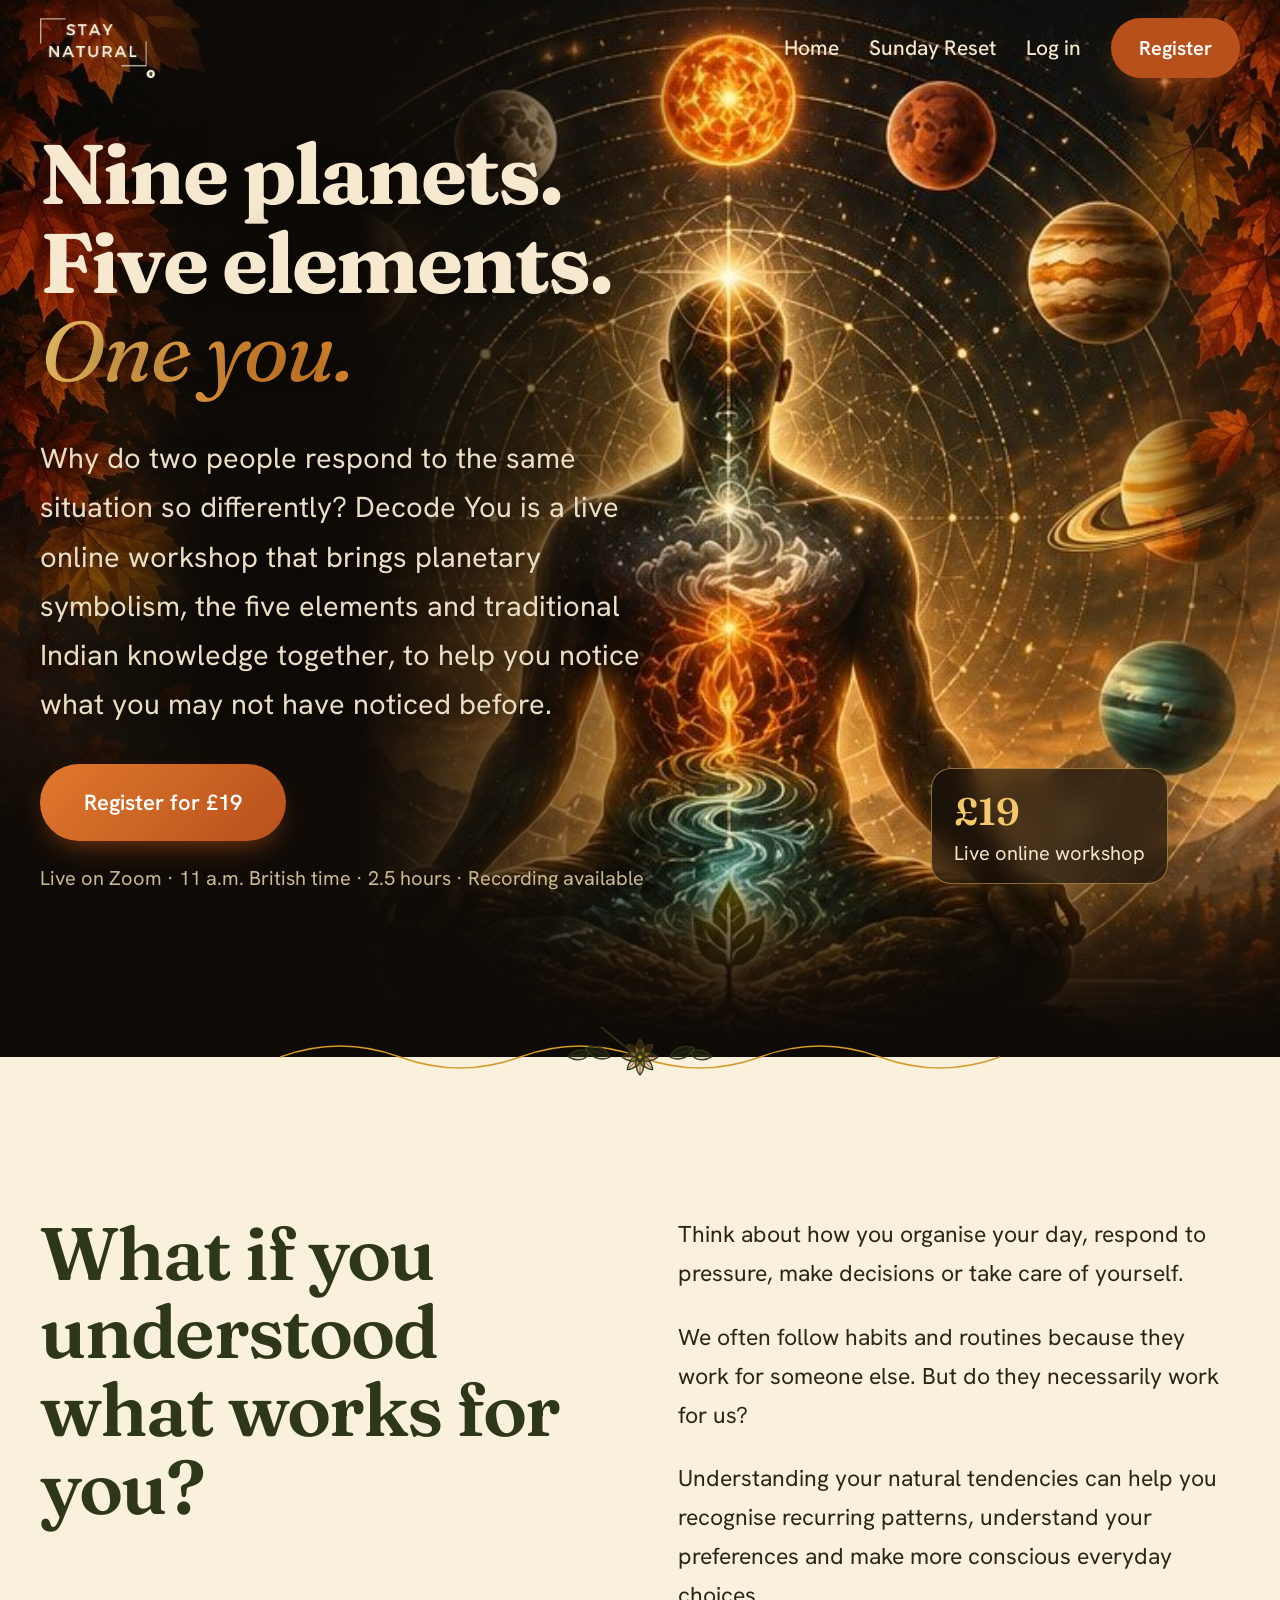
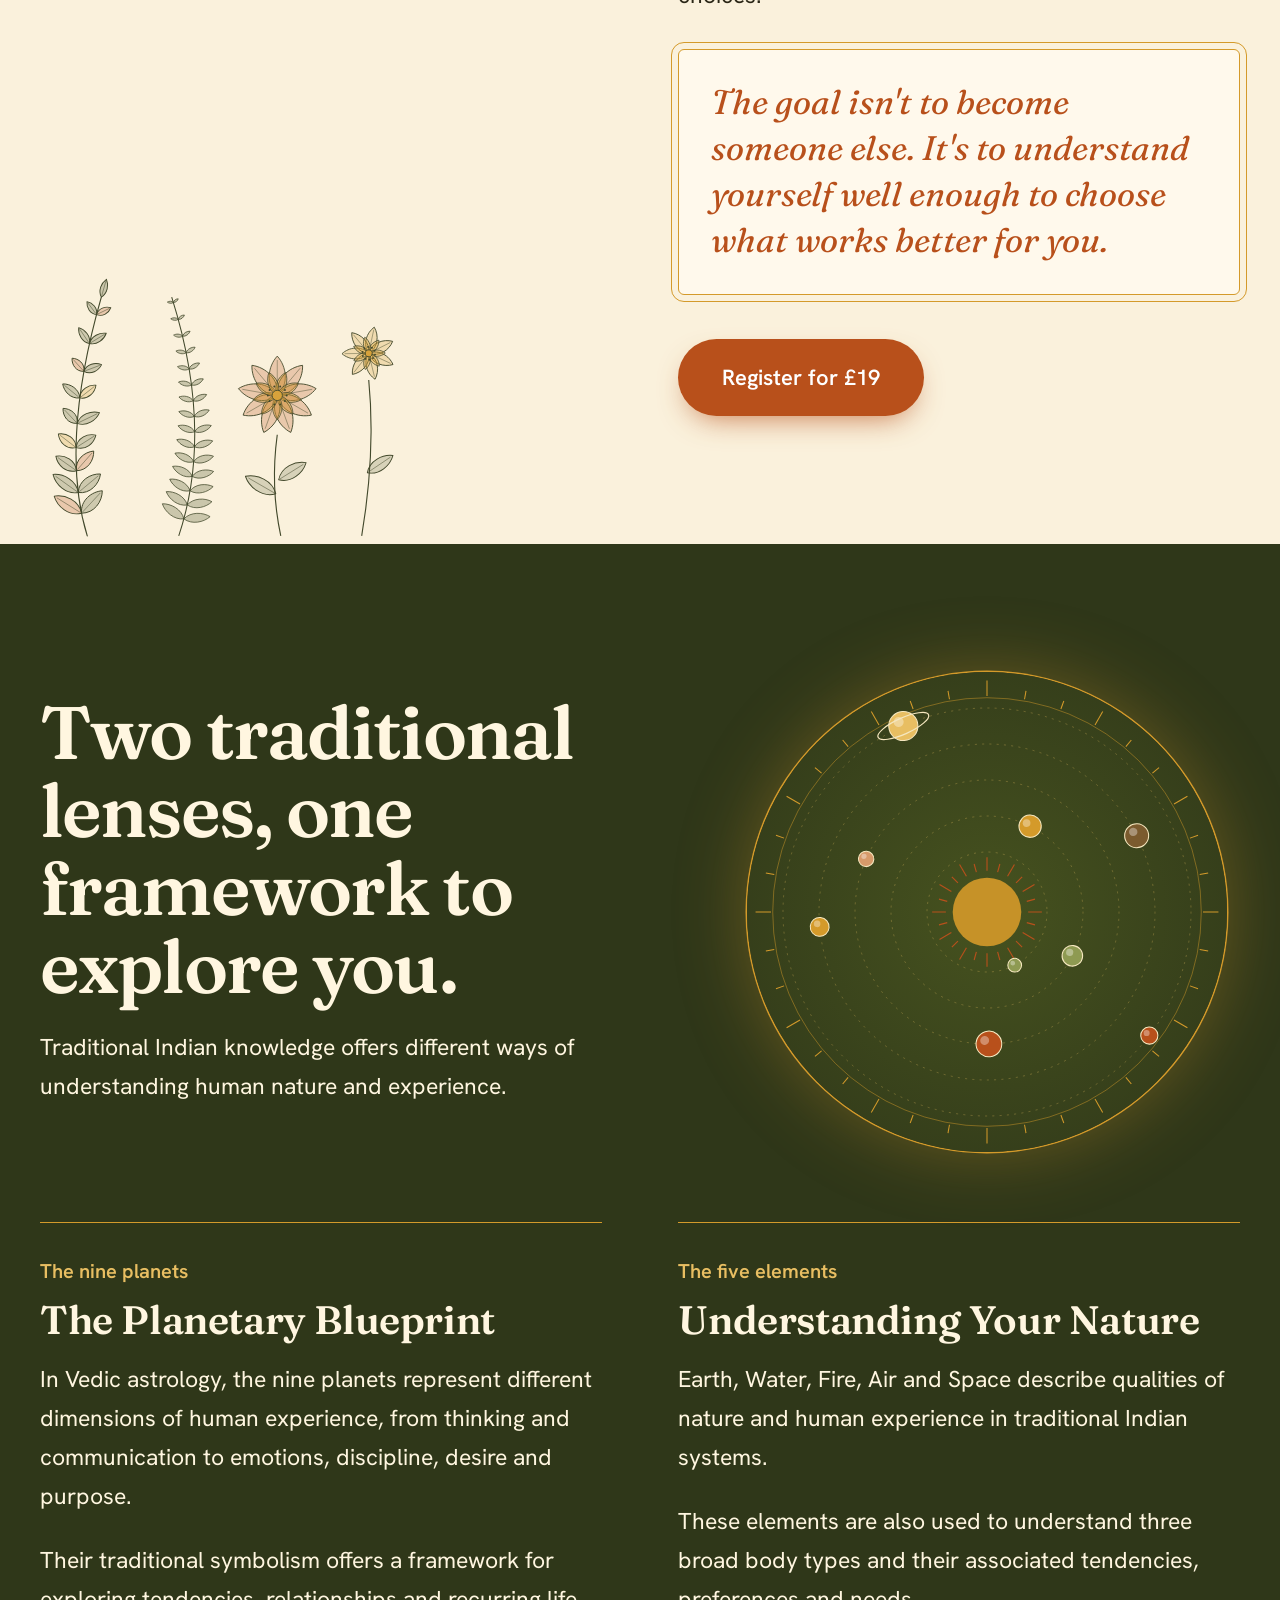
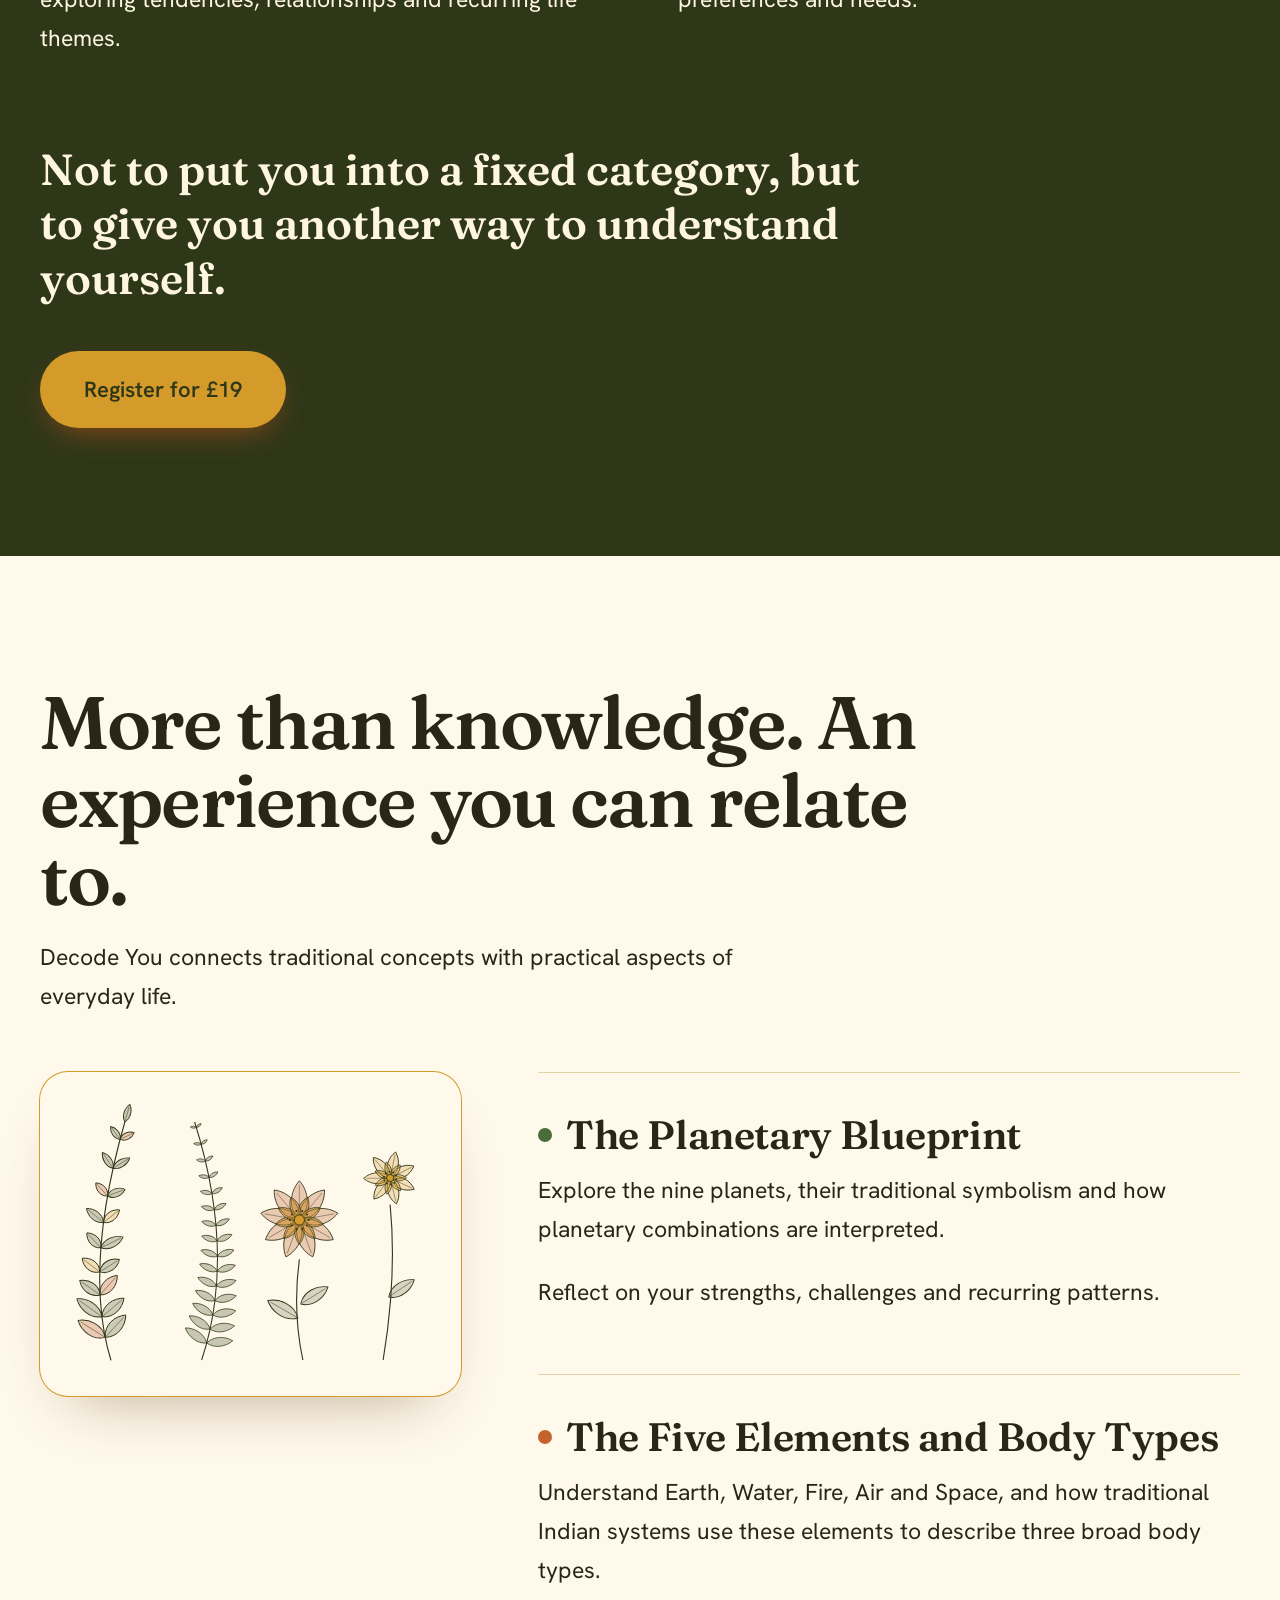
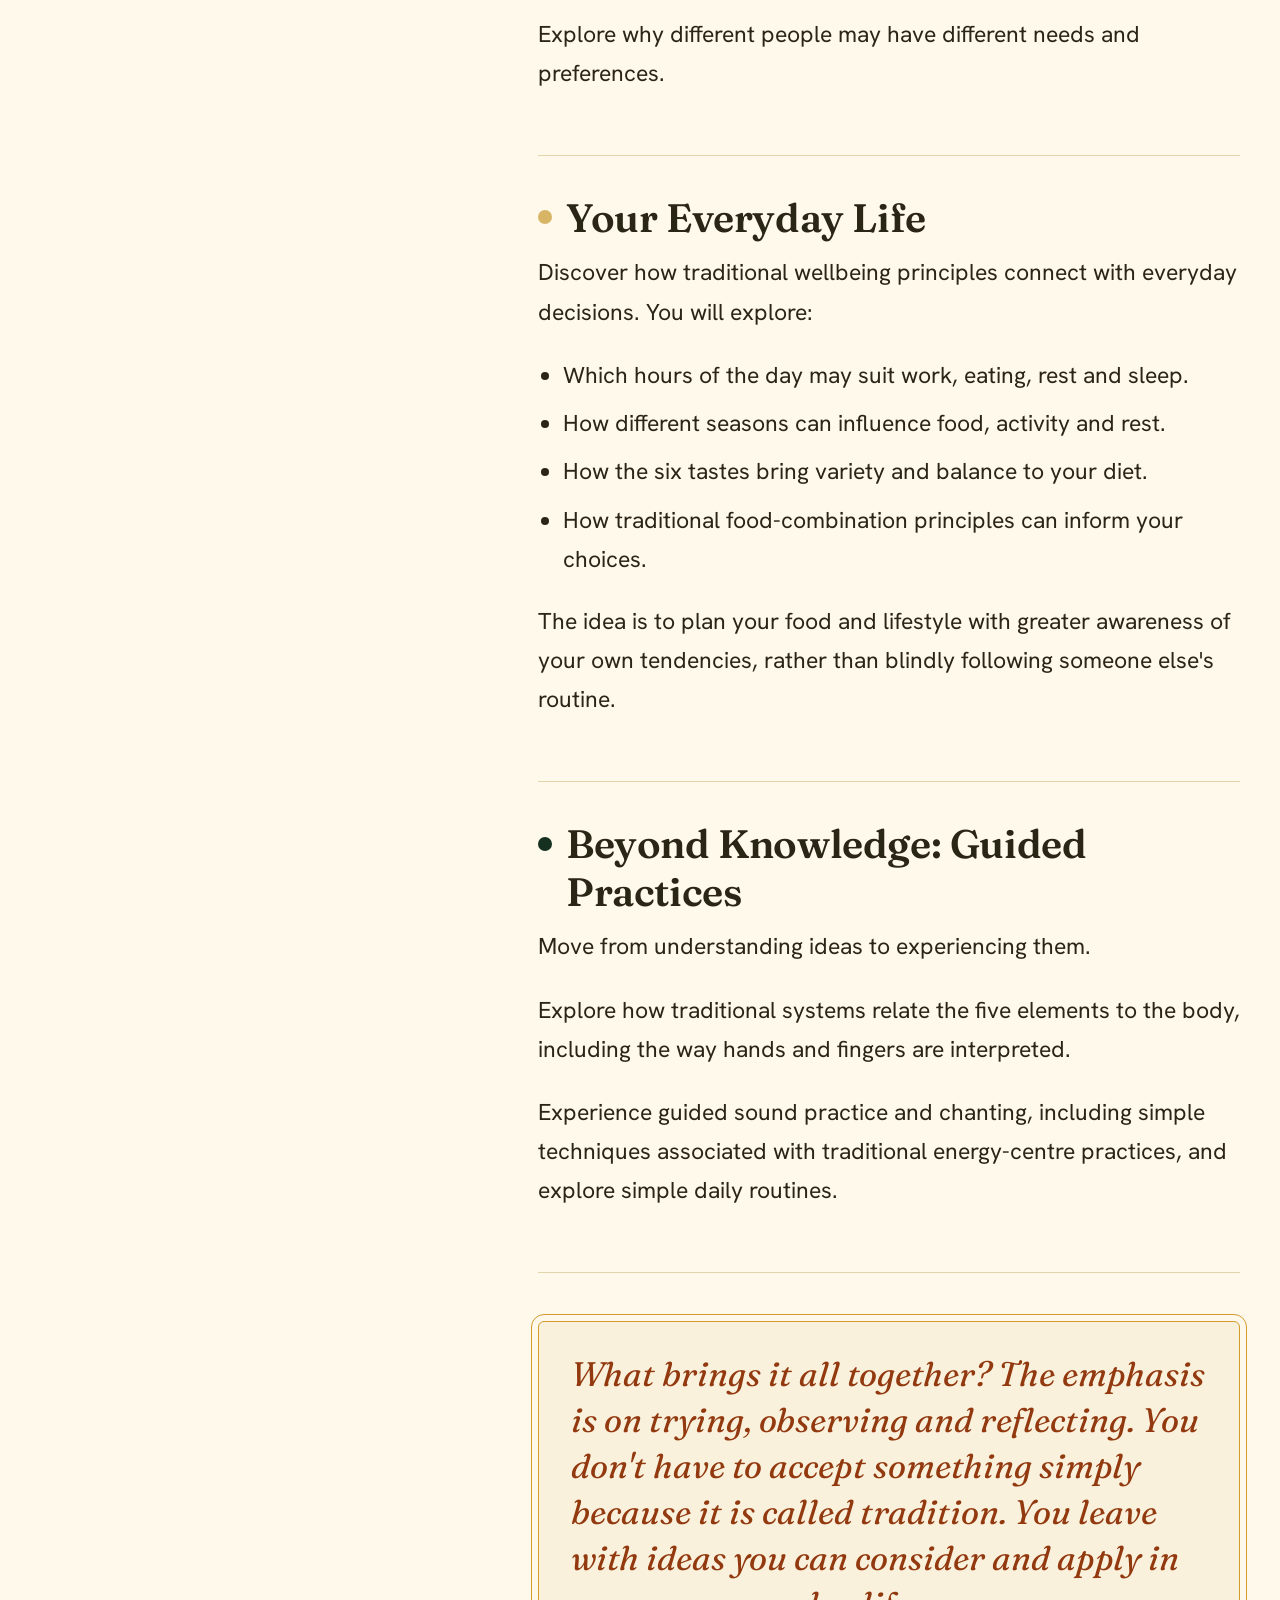
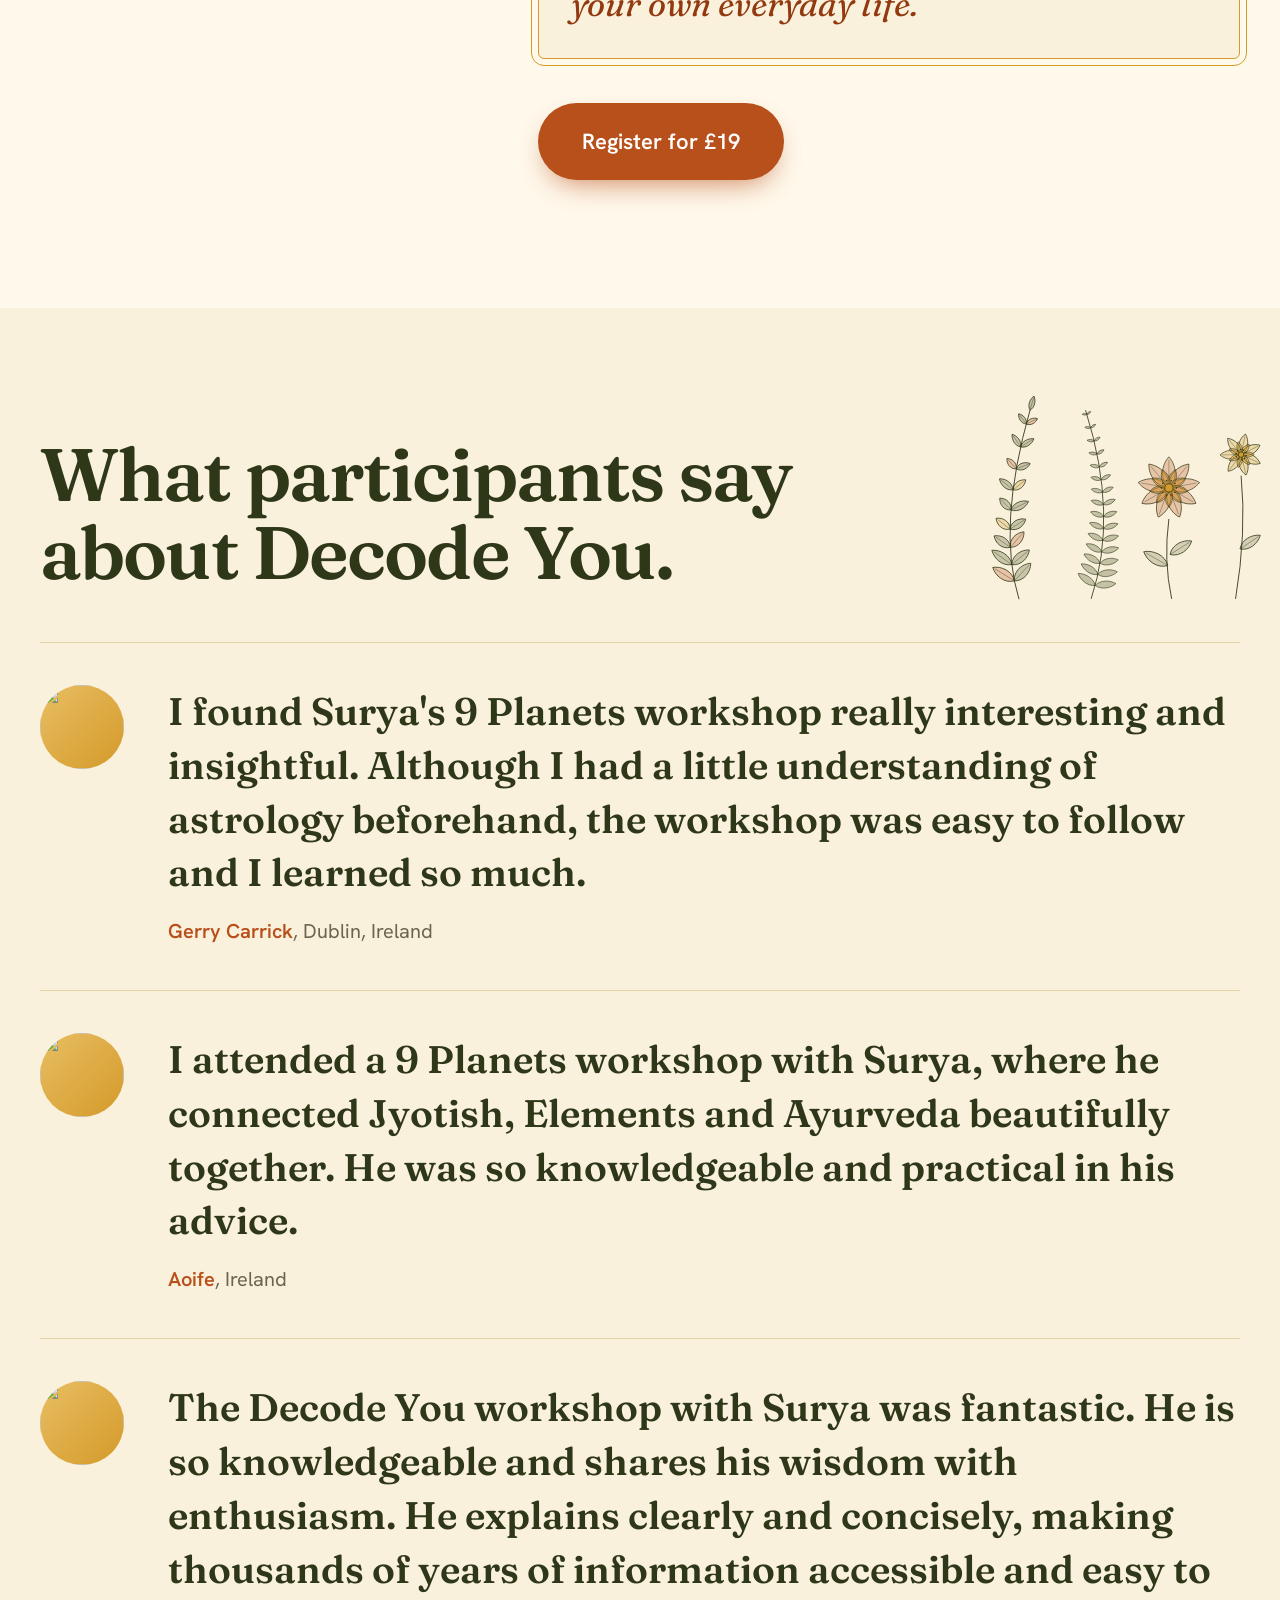
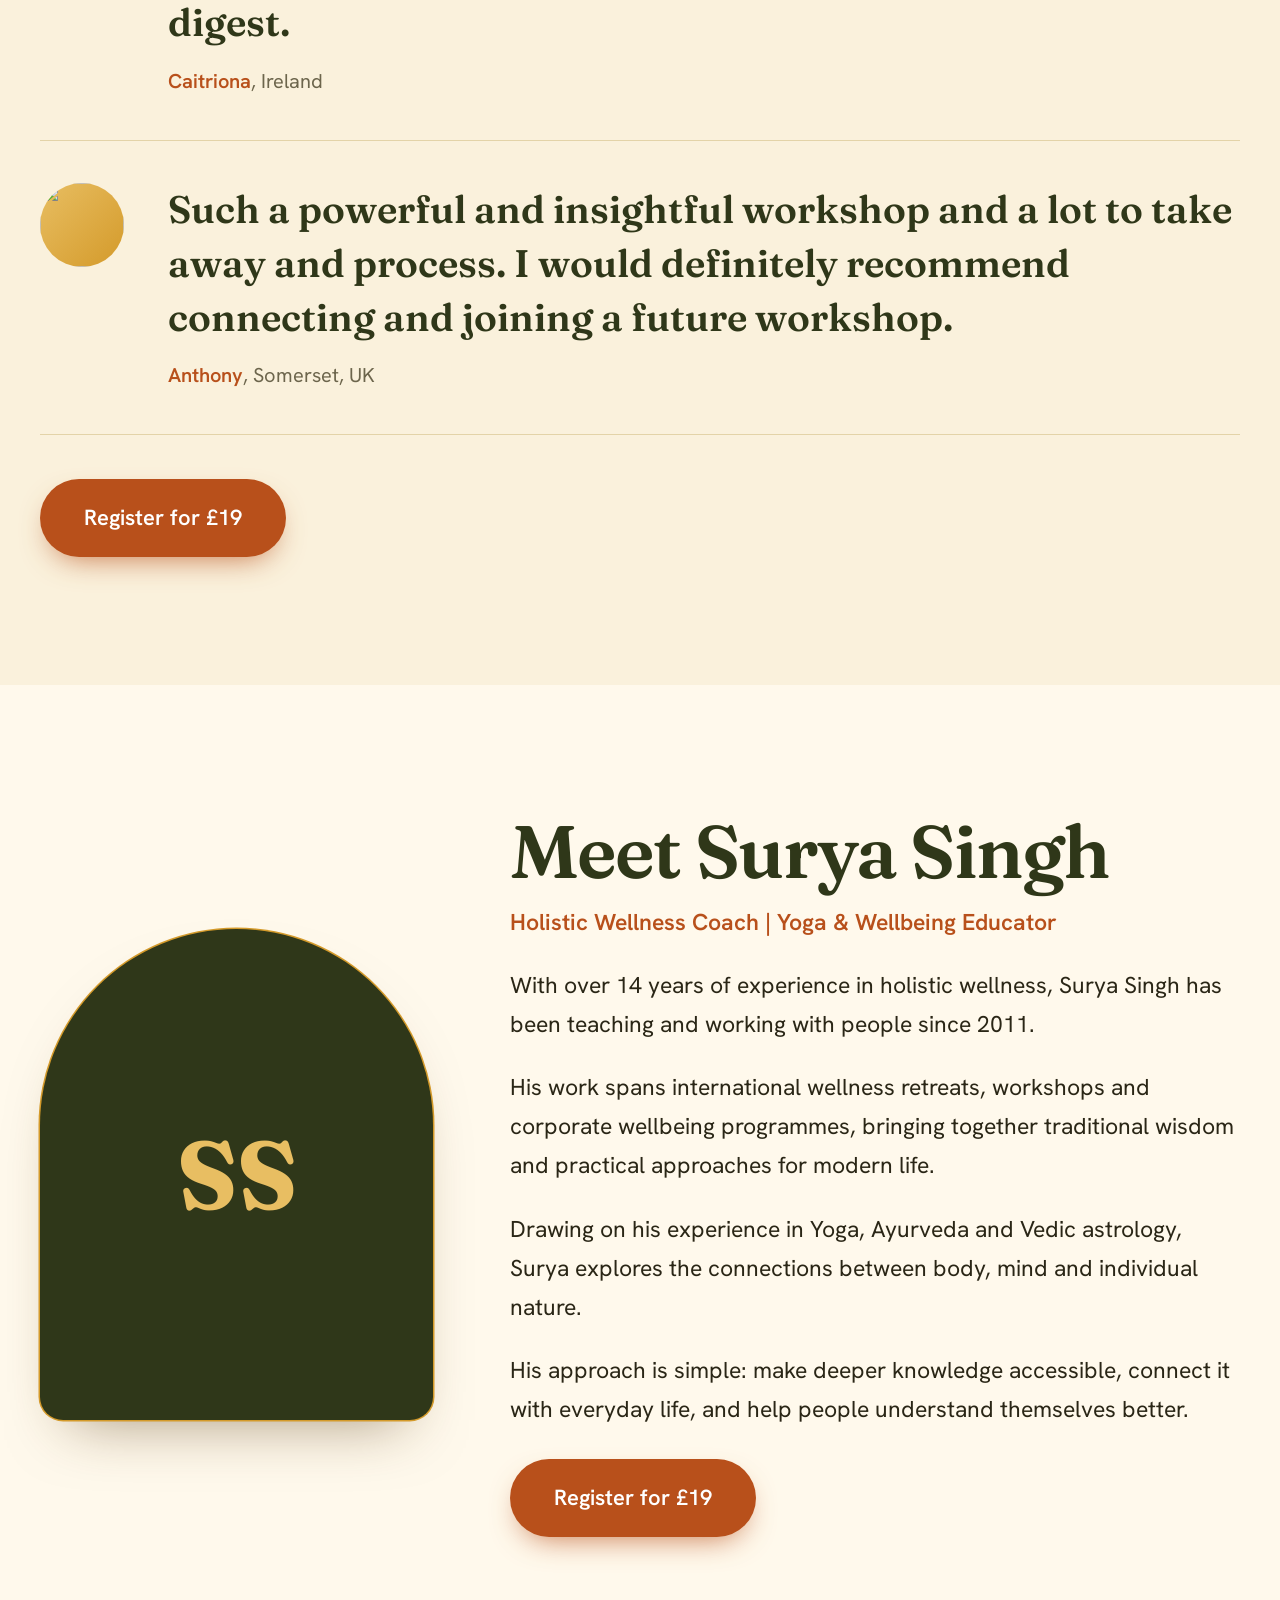
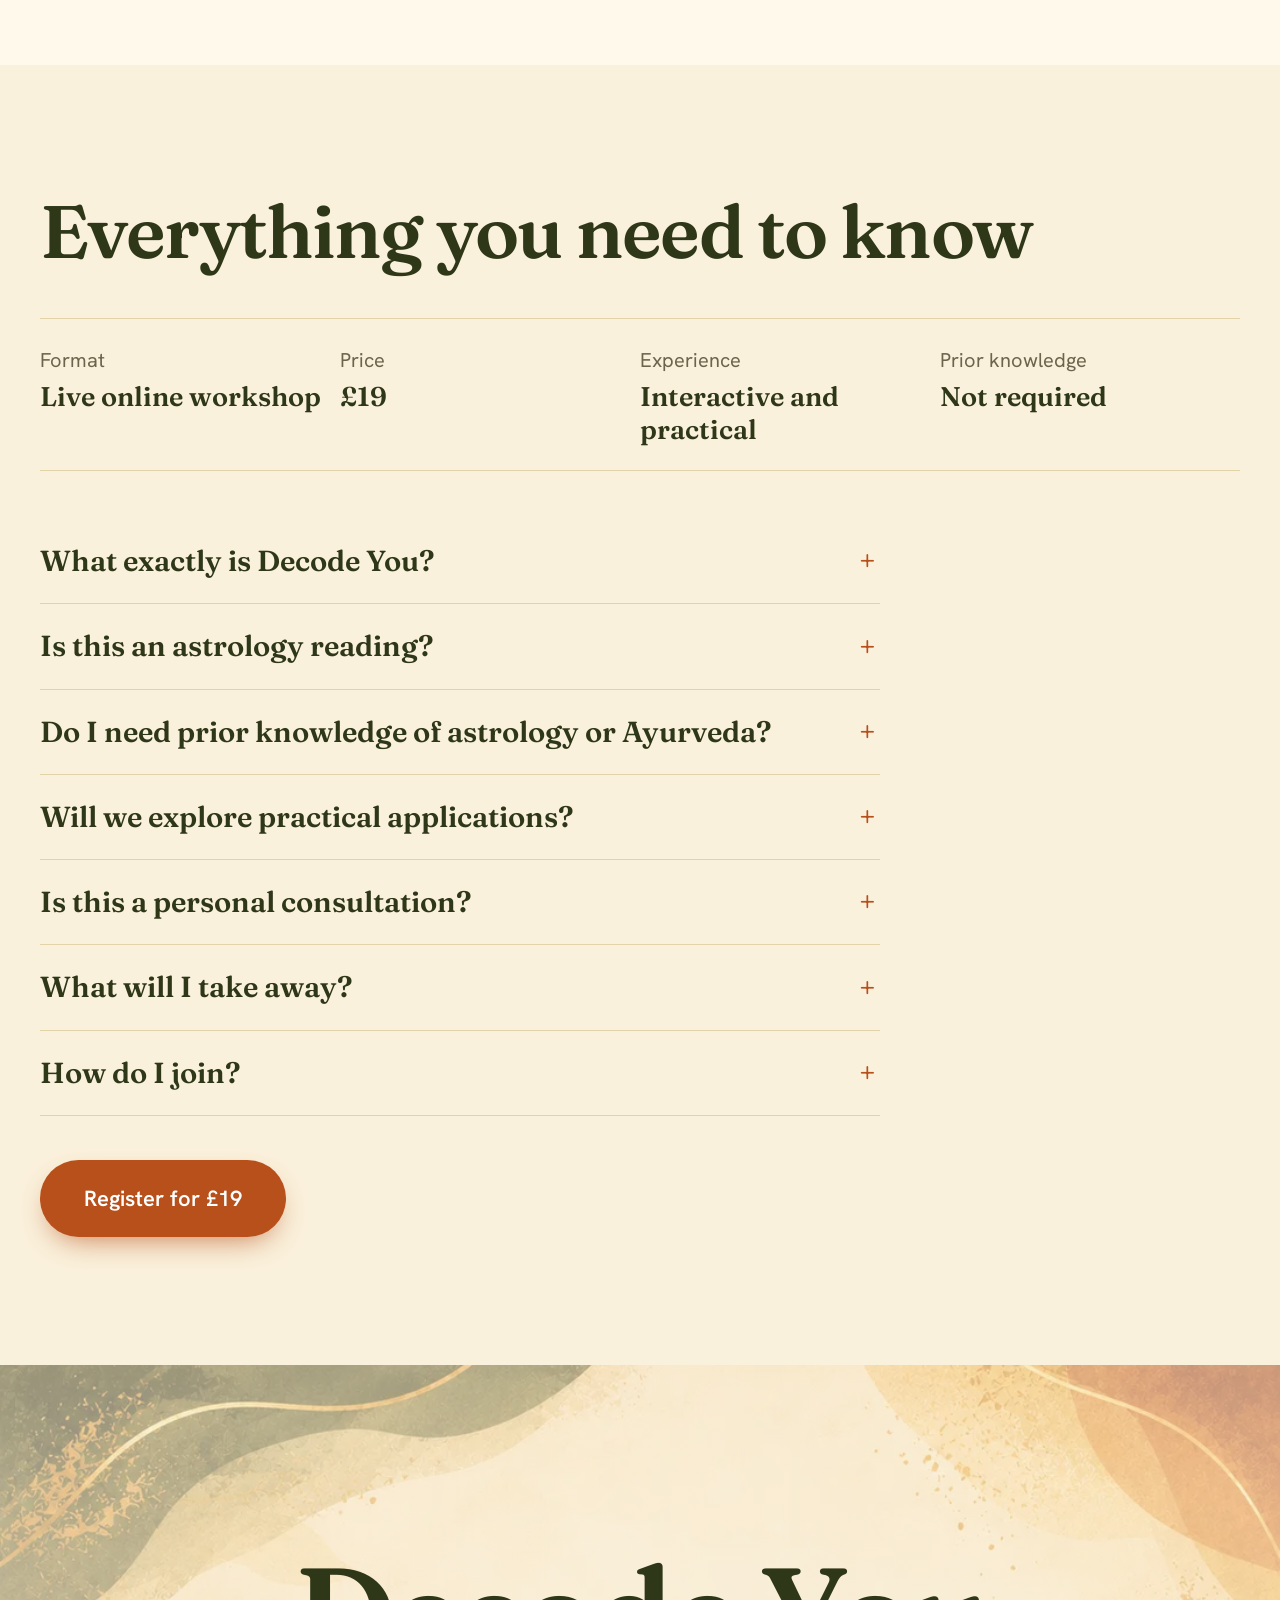
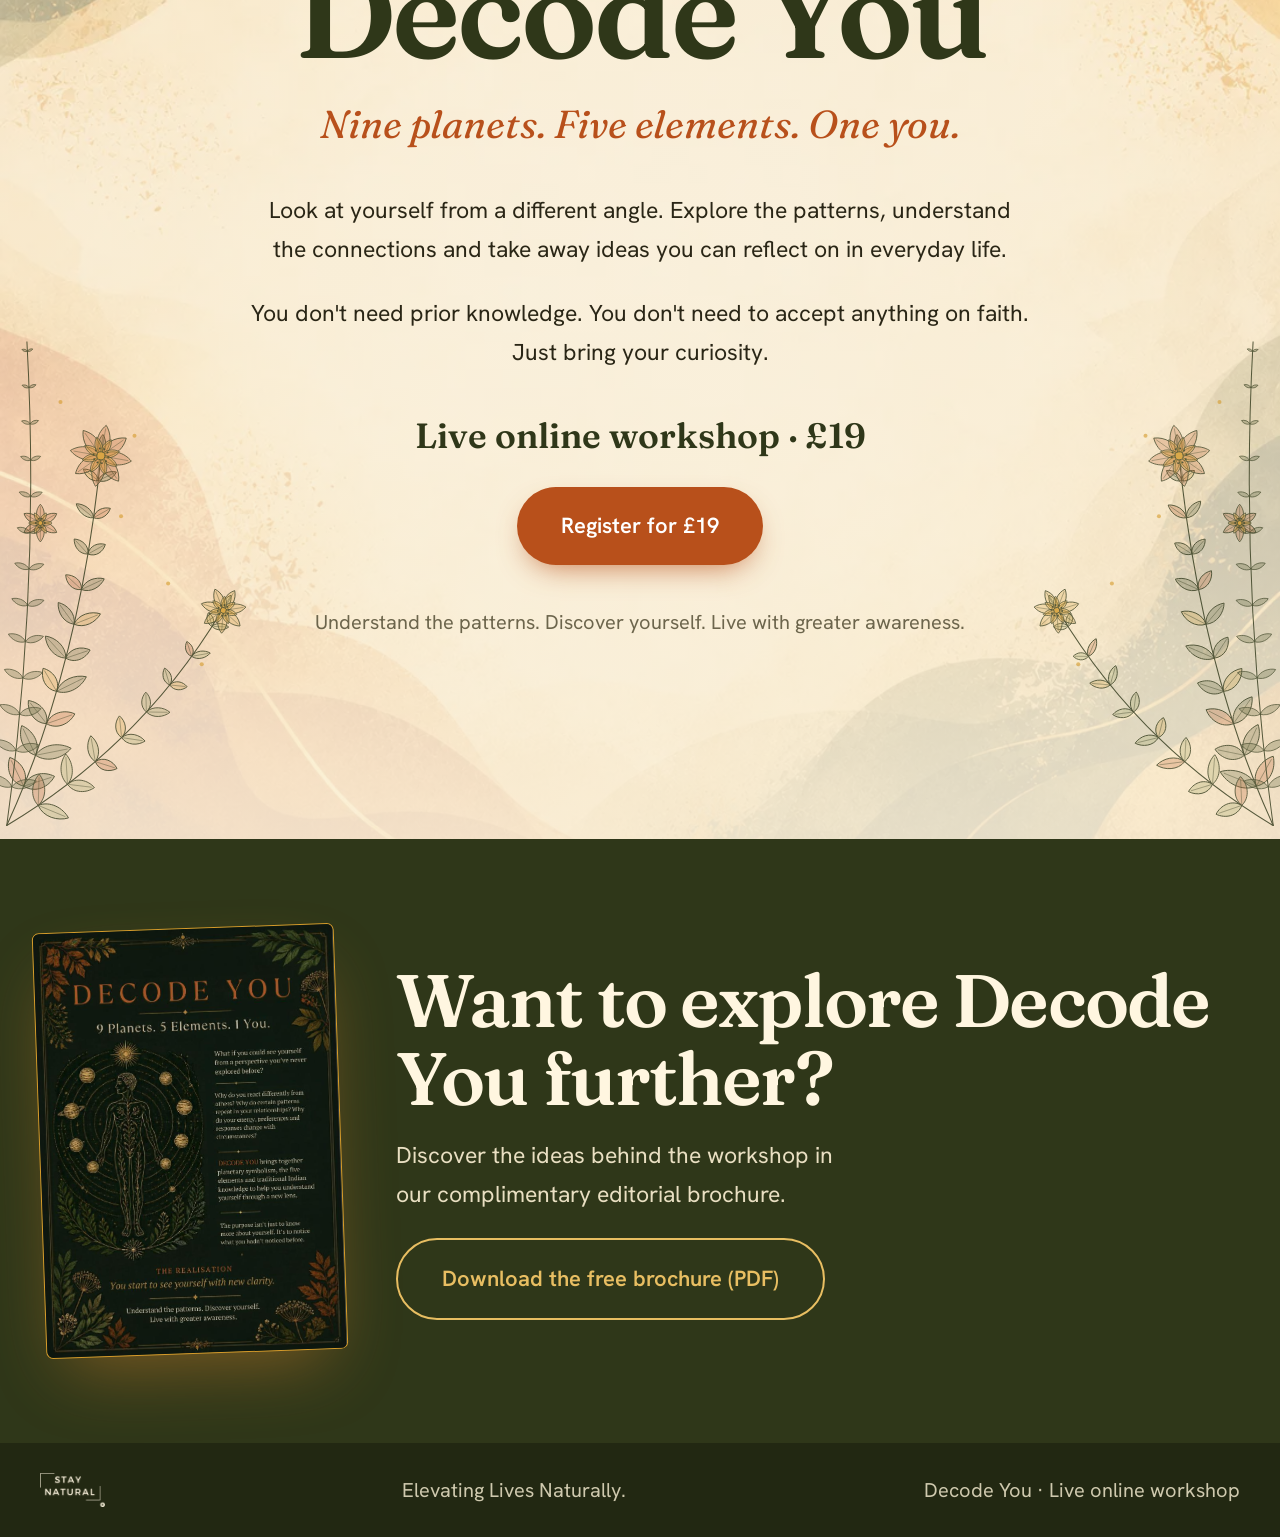
==== commit ce66aac6: "Restore Decode You preview to its previous version Co-Authored-By: Claude Sonnet 5.5 <noreply@anthro" ====
--- a/new/index.html
+++ b/new/index.html
@@ -8,7 +8,7 @@
 <link rel="canonical" href="https://decode.staynatural.world/">
 <meta property="og:type" content="website"><meta property="og:site_name" content="Stay Natural"><meta property="og:title" content="Decode You Workshop | Nine Planets, Five Elements | Stay Natural"><meta property="og:description" content="Explore human nature through the nine planets, five elements, traditional Indian knowledge, food and lifestyle principles in the Decode You live online workshop."><meta property="og:url" content="https://decode.staynatural.world/"><meta property="og:image" content="https://decode.staynatural.world/img/scene.jpg"><meta name="twitter:card" content="summary_large_image">
 <link rel="stylesheet" href="style.css"></head><body>
-<header class="top"><div class="wrap"><a class="brandchip" href="https://www.staynatural.world/" aria-label="Stay Natural home"><img class="logo" src="img/logo-light.png" alt="Stay Natural" width="292" height="153"></a><nav><a class="homeonly" href="https://www.staynatural.world/">← Stay Natural</a></nav></div></header>
+<header class="top"><div class="wrap"><a class="brandchip" href="https://www.staynatural.world/" aria-label="Stay Natural home"><img class="logo" src="img/logo-light.png" alt="Stay Natural" width="292" height="153"></a><nav><a href="https://www.staynatural.world/">Home</a><a href="https://www.staynatural.world/sunday-reset">Sunday Reset</a><a href="https://www.staynatural.world/account/my-account">Log in</a><a class="btn" href="https://www.staynatural.world/service-page/decode-you" target="_top">Register</a></nav></div></header>
 <main>
 <section class="hero hero-d"><div class="scene"><img src="img/scene.jpg" width="1024" height="600" alt="A meditating figure surrounded by nine planets at sunset"></div><img class="lv l" src="img/leaves-l.jpg" alt="" width="192" height="720"><img class="lv r" src="img/leaves-r.jpg" alt="" width="139" height="720"><div class="wrap g"><div>
 <h1>Nine planets. Five elements. <span>One you.</span></h1>
--- a/new/style.css
+++ b/new/style.css
@@ -337,5 +337,3 @@
 footer{background:#222812;color:#CFC9AE}
 .bar{background:rgba(255,249,236,.97)!important;border-top-color:var(--gold)!important}.bar b{color:var(--ember)!important}
 .av{width:84px;height:84px}.voices .q{grid-template-columns:100px 1fr}
-@media(max-width:760px){.top nav a:not(.btn):first-child{display:inline;font-size:16px}.top nav{gap:14px}.top .btn{font-size:16px;padding:10px 18px}}
-.homeonly{font-size:17px;font-weight:500;text-decoration:none;color:inherit;border-bottom:1px solid currentColor;padding-bottom:2px}
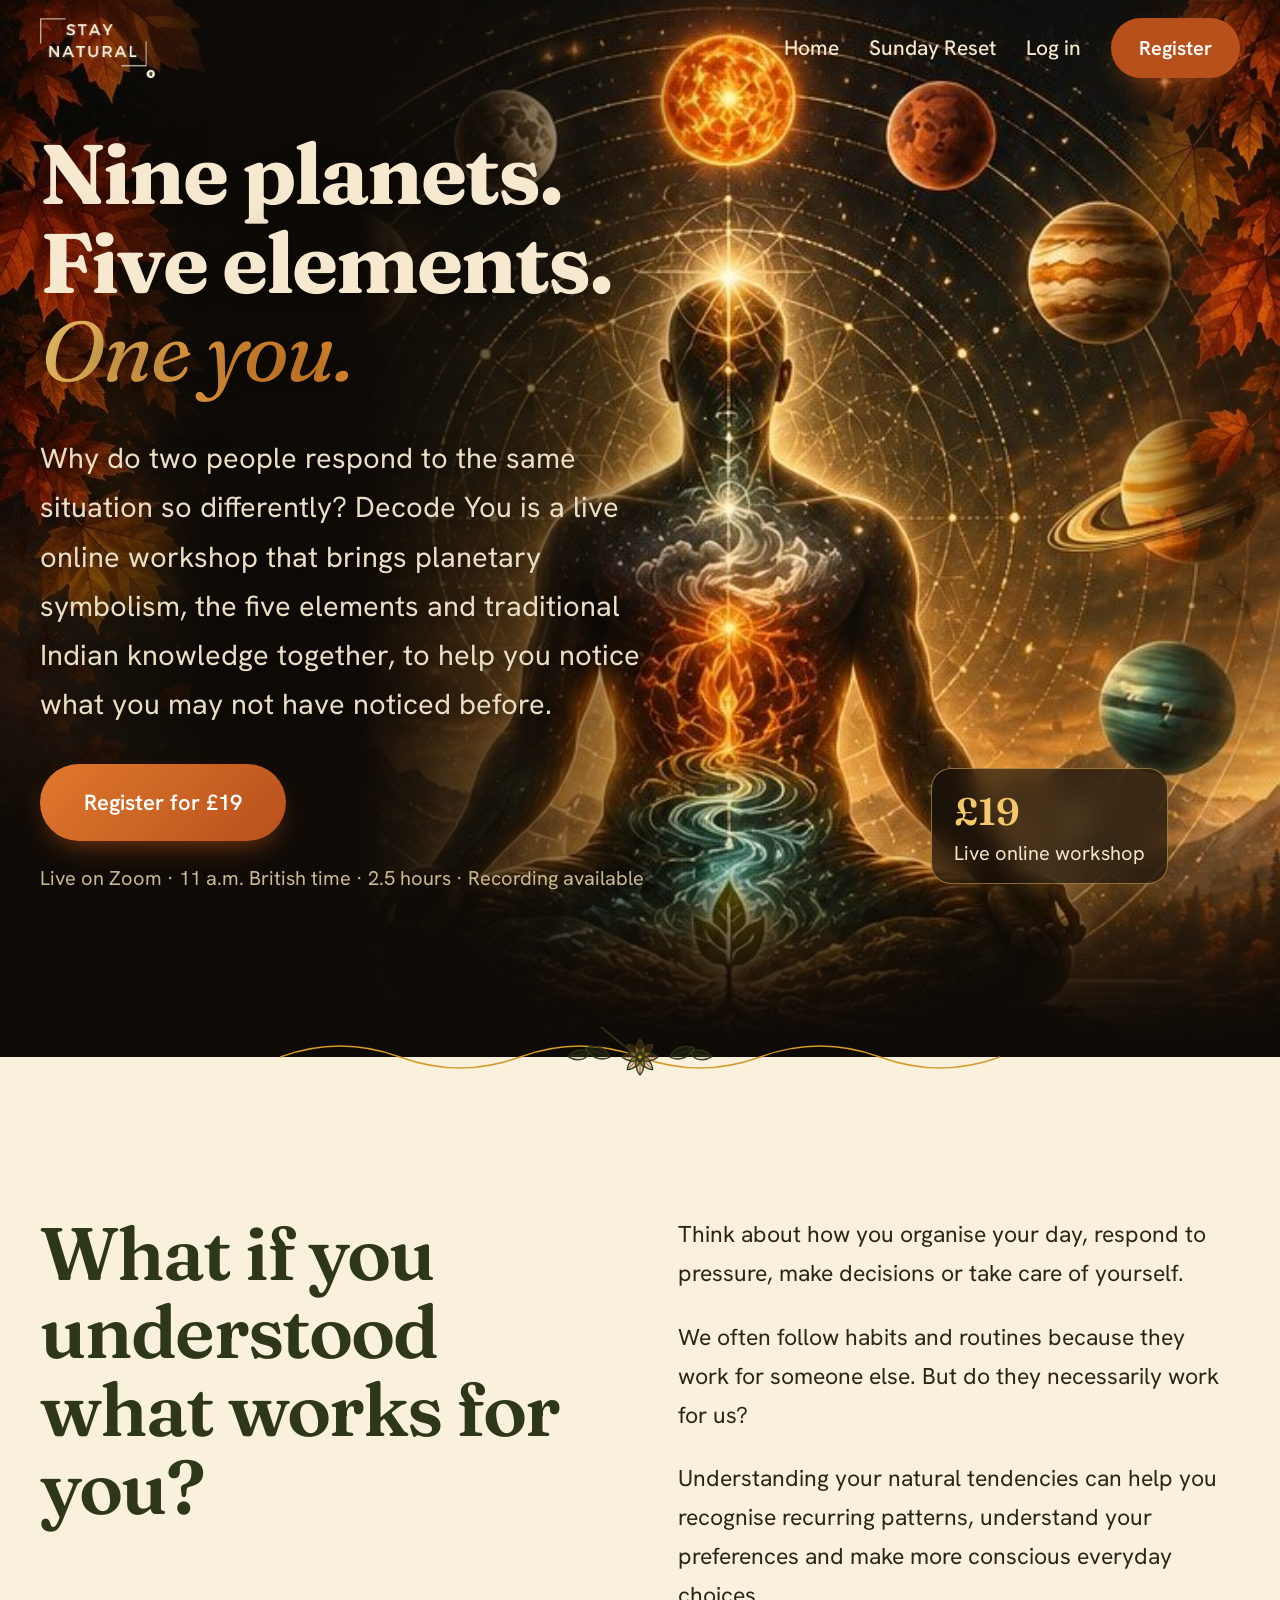
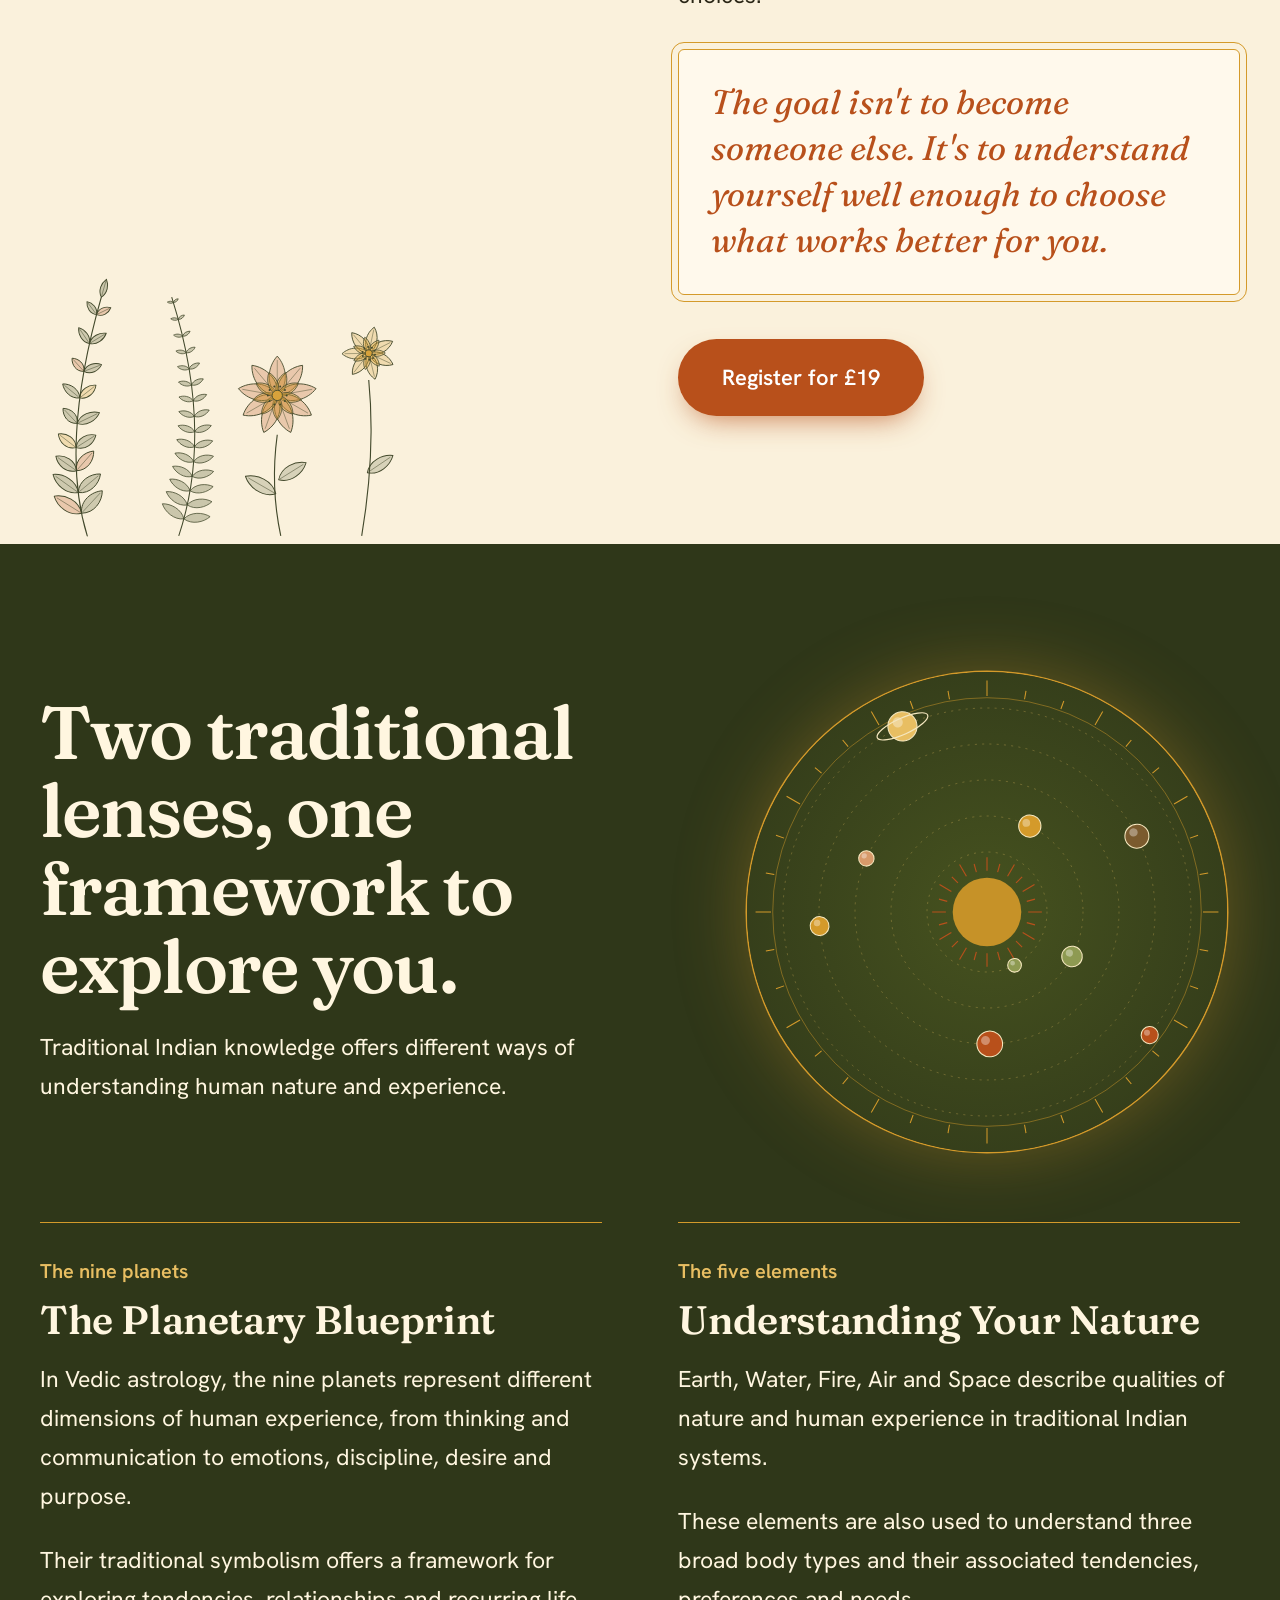
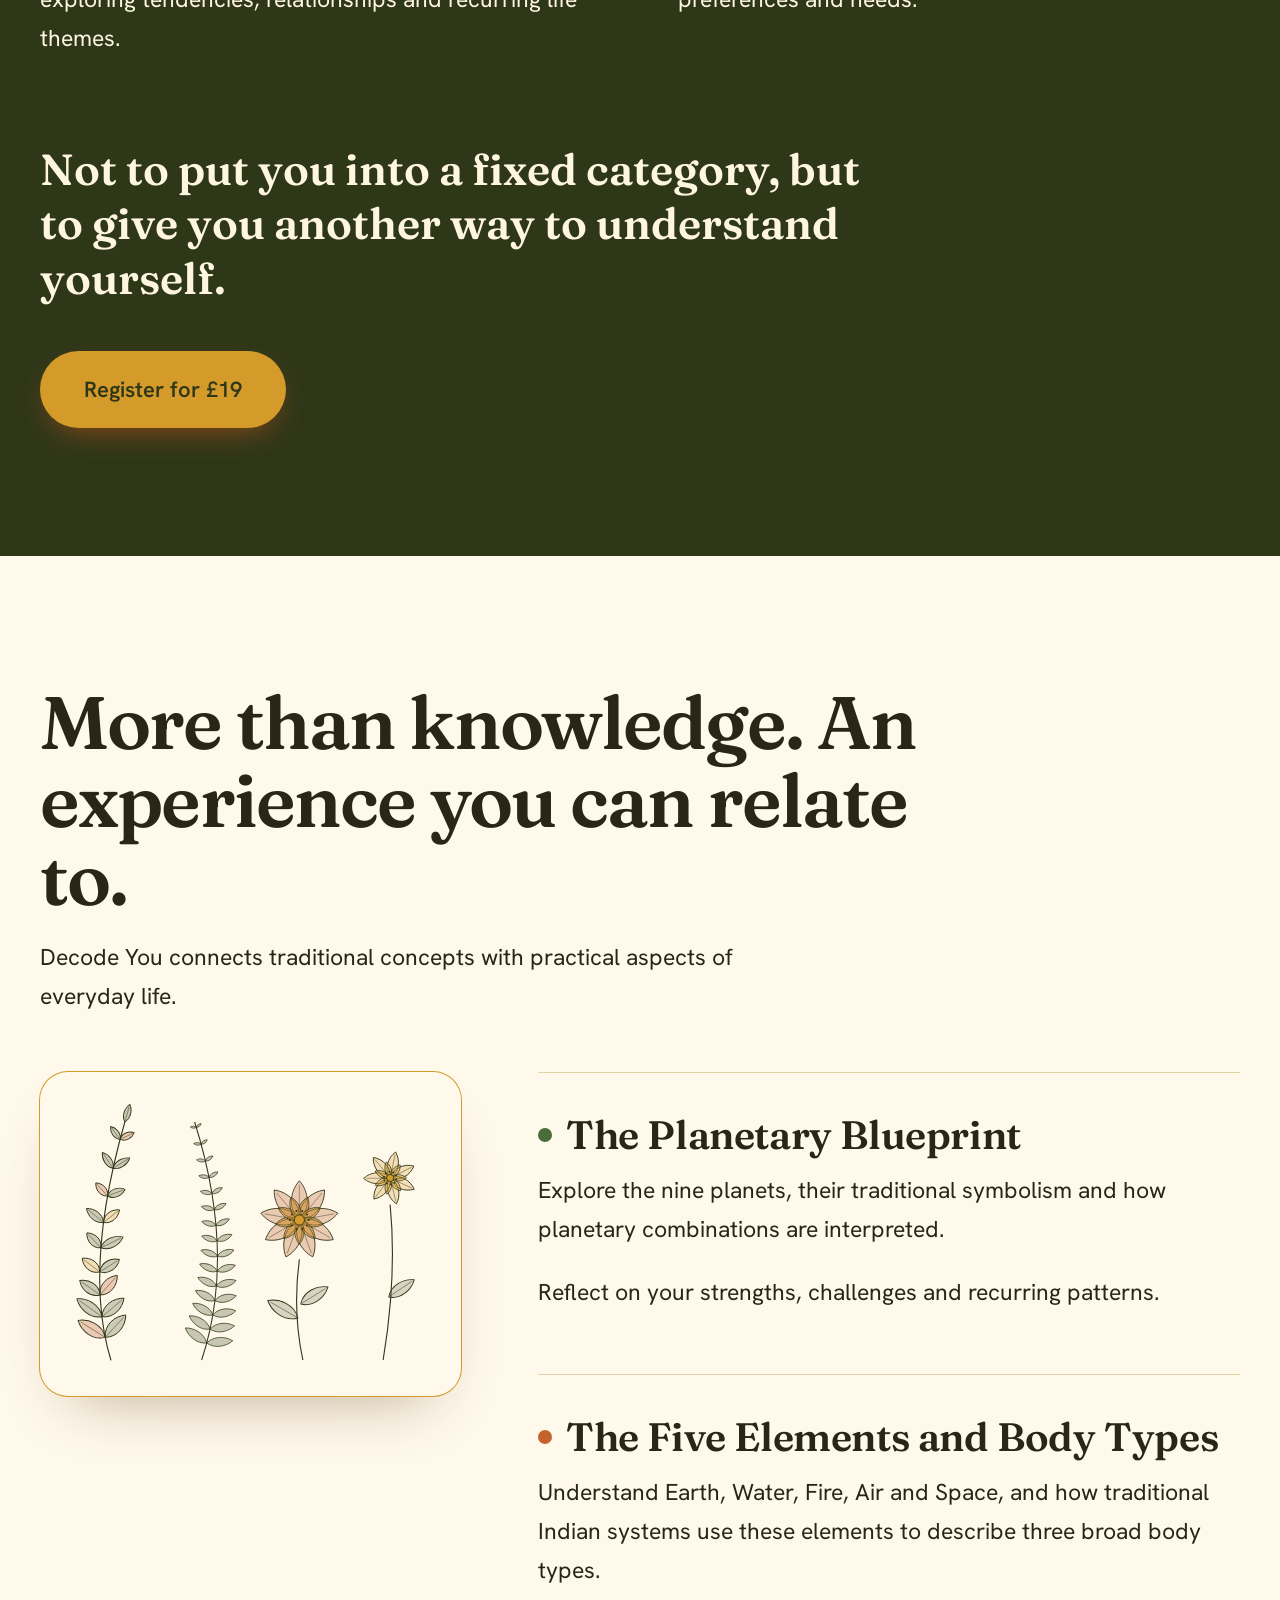
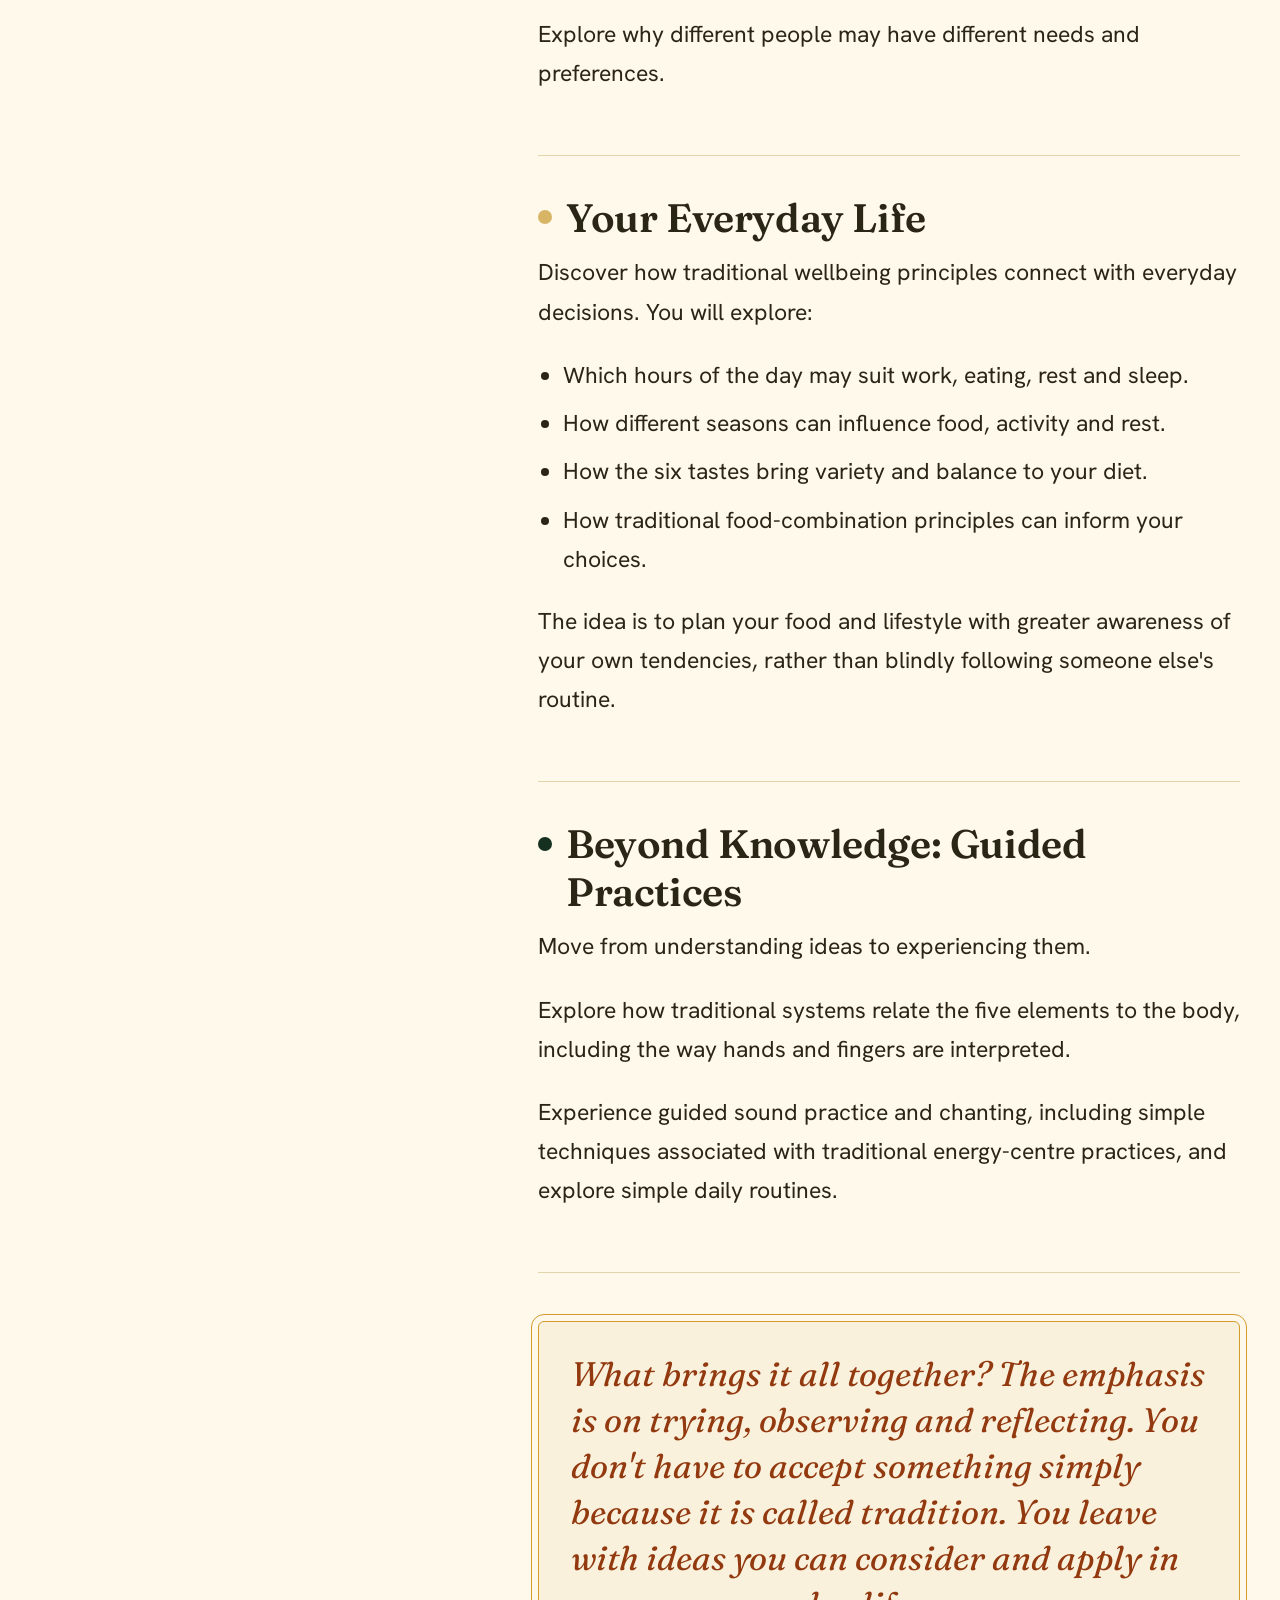
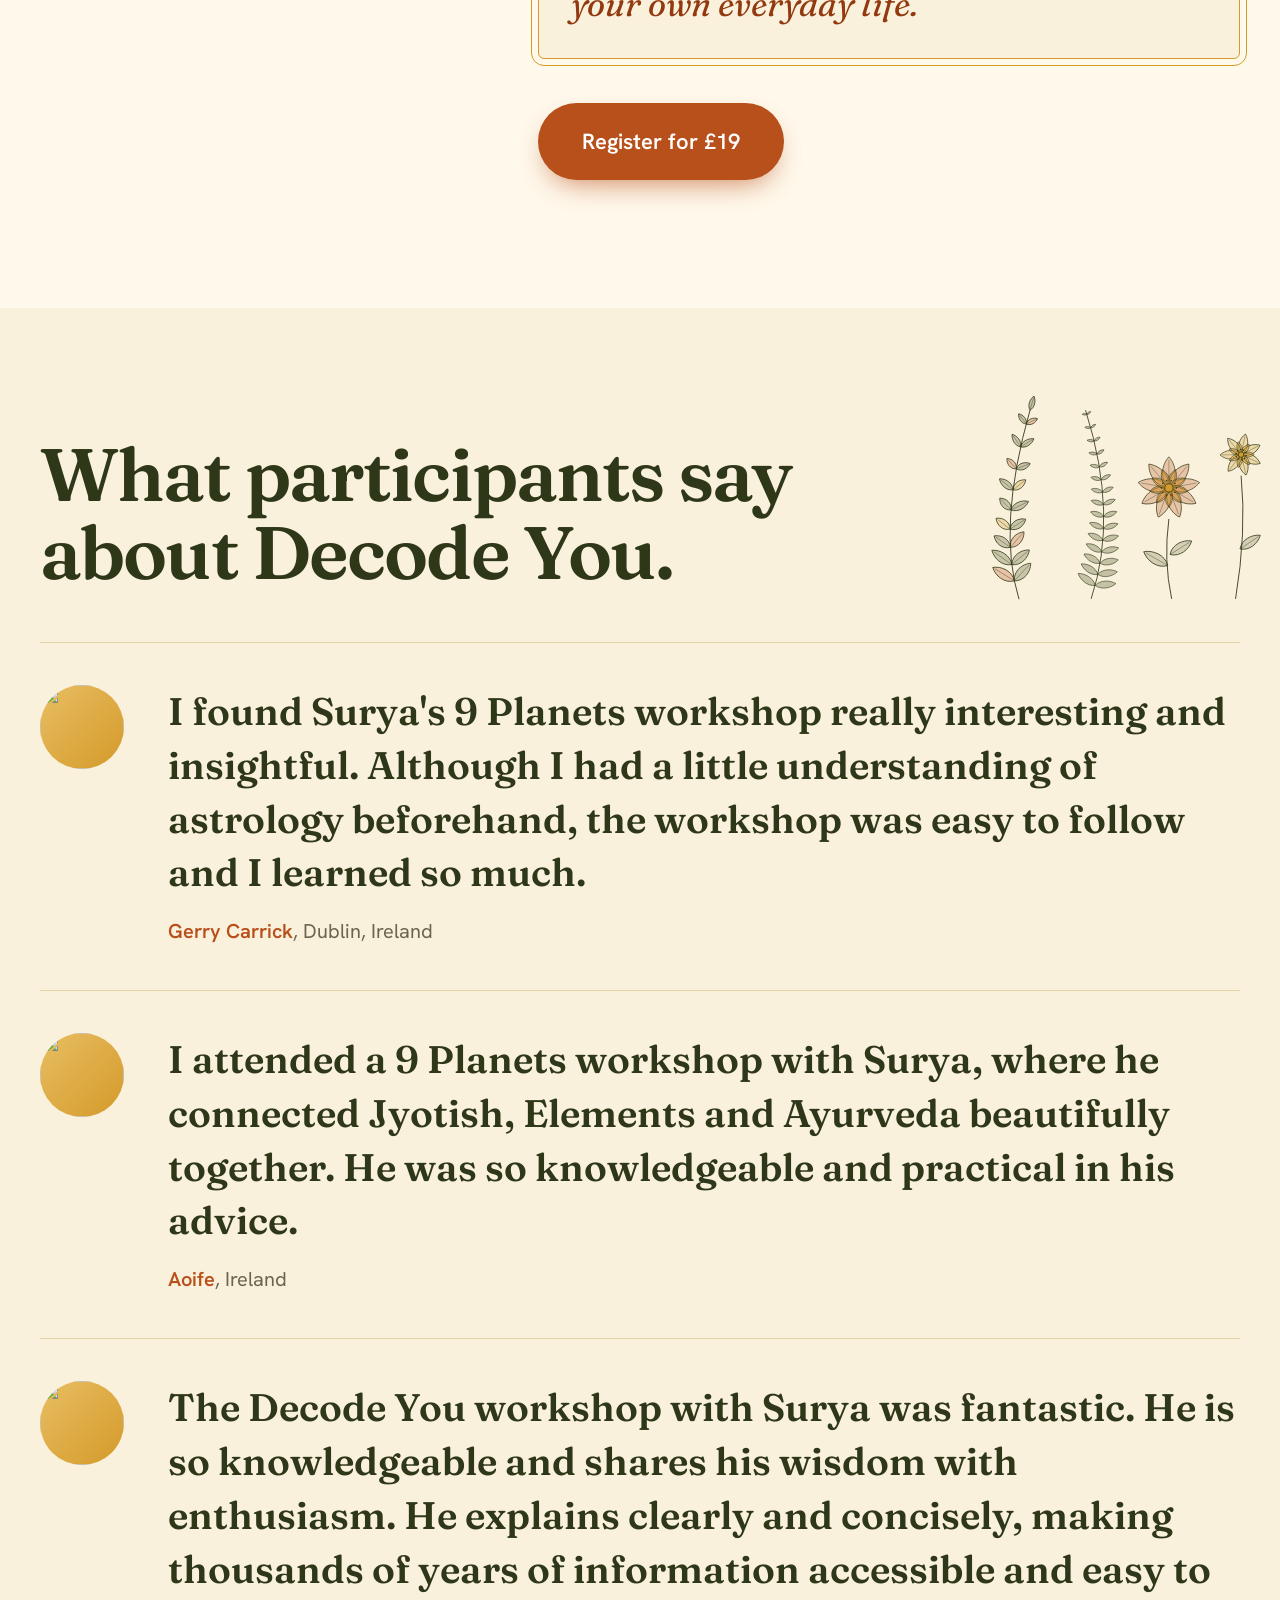
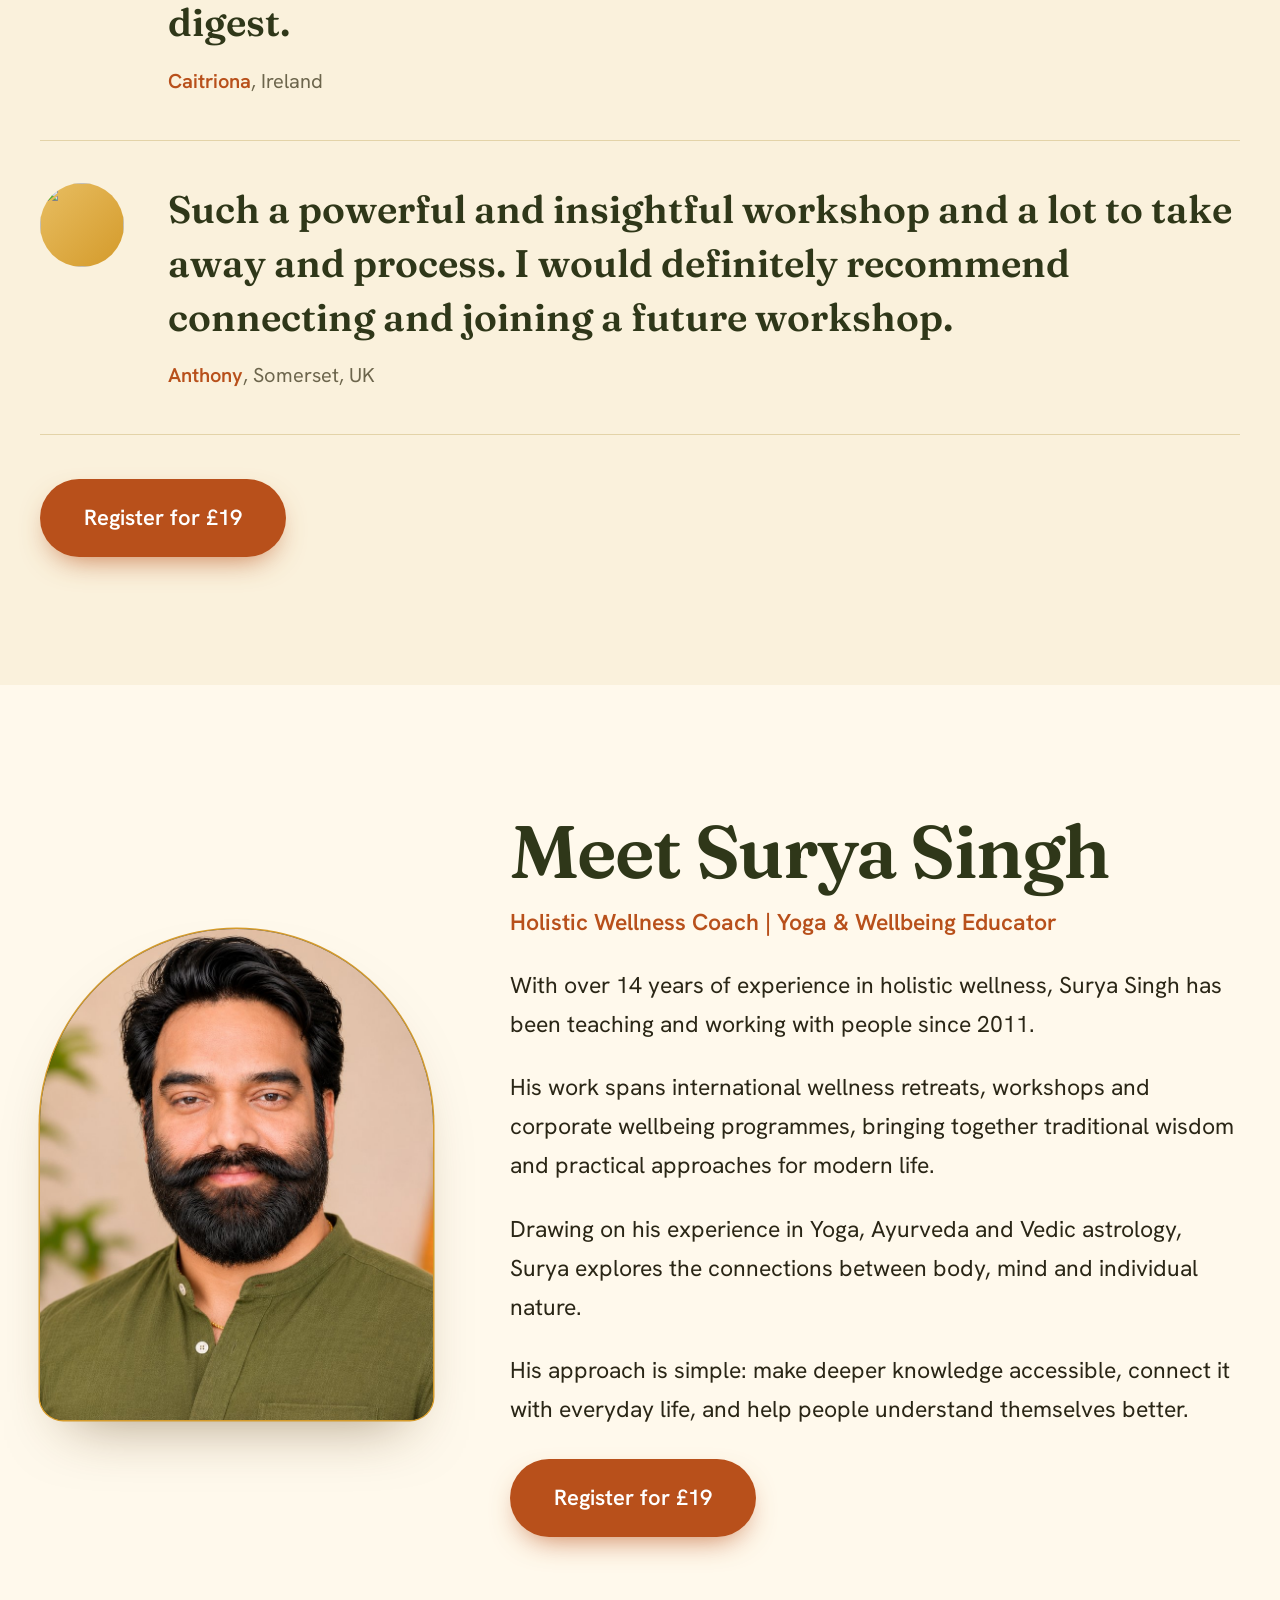
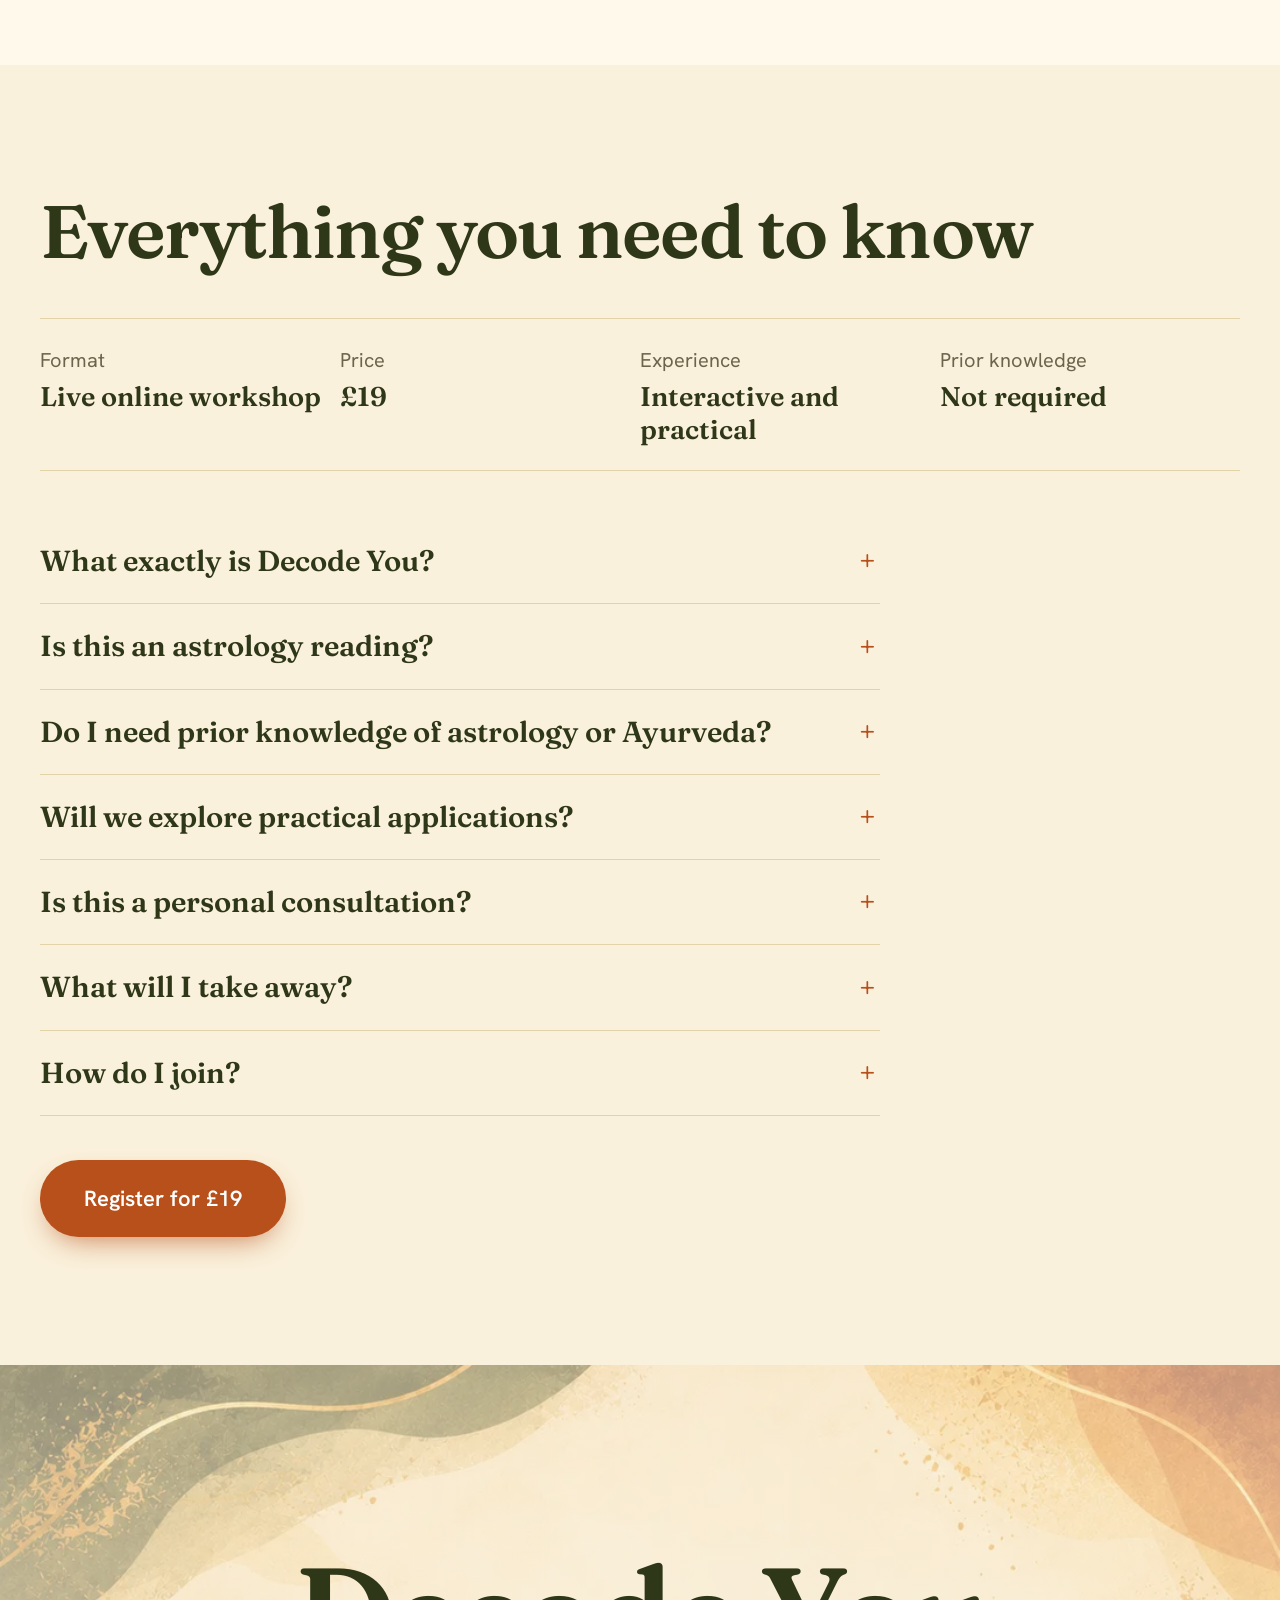
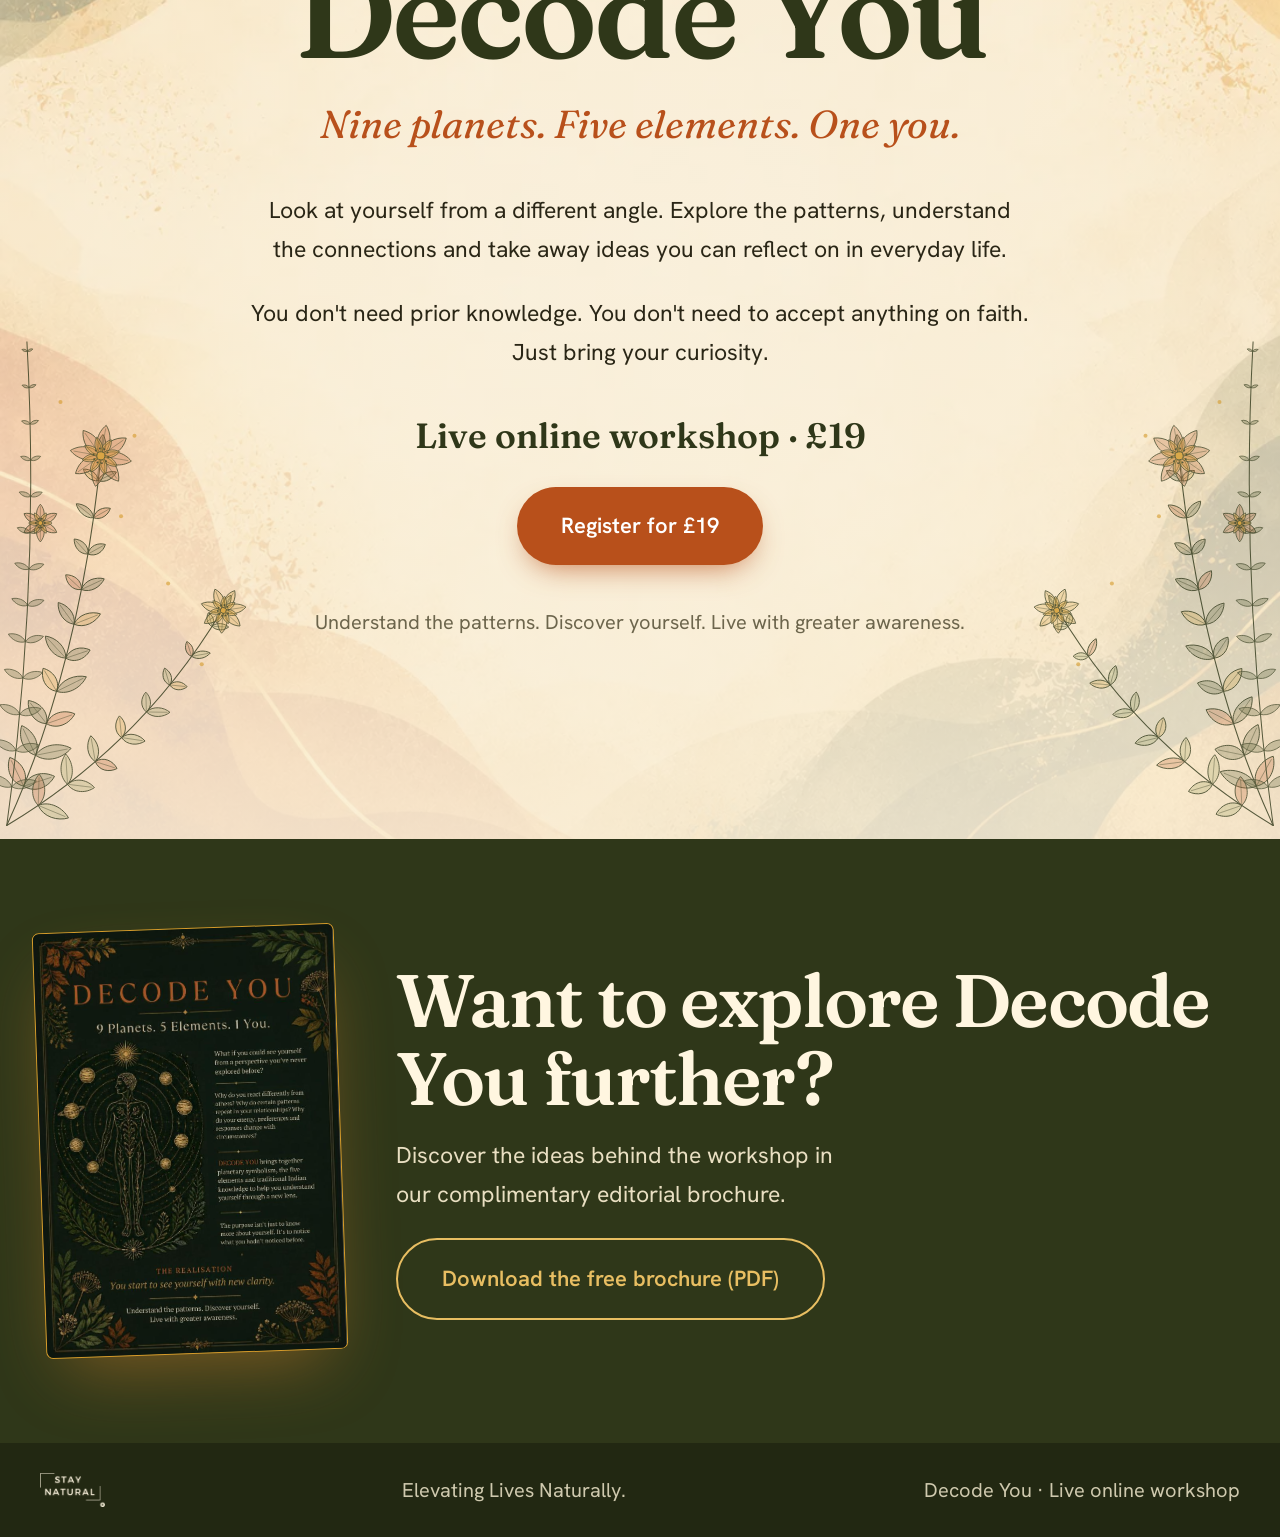
==== commit f9613c8b: "Add Surya's photo to Membership, Decode You and the new Decode You preview Co-Authored-By: Claude So" ====
--- a/new/index.html
+++ b/new/index.html
@@ -48,7 +48,7 @@
 <div class="bar"><b>£19</b><a class="btn" href="https://www.staynatural.world/service-page/decode-you" target="_top">Register</a></div>
 <script type="application/ld+json">{"@context":"https://schema.org","@type":"FAQPage","mainEntity":[{"@type":"Question","name":"What exactly is Decode You?","acceptedAnswer":{"@type":"Answer","text":"Decode You is a guided workshop exploring human nature through the nine planets, five elements and traditional Indian knowledge. It connects these ideas with body types, daily routines and practical wellbeing."}},{"@type":"Question","name":"Is this an astrology reading?","acceptedAnswer":{"@type":"Answer","text":"No. Decode You is a group workshop, not an individual birth-chart reading or prediction session. It introduces traditional planetary symbolism as one framework for exploring human experience."}},{"@type":"Question","name":"Do I need prior knowledge of astrology or Ayurveda?","acceptedAnswer":{"@type":"Answer","text":"No. The workshop is designed as an accessible introduction. You only need curiosity and a willingness to explore."}},{"@type":"Question","name":"Will we explore practical applications?","acceptedAnswer":{"@type":"Answer","text":"Yes. Alongside the concepts, you will explore body types, seasonal living, food principles, daily routines, guided sound practice and chanting."}},{"@type":"Question","name":"Is this a personal consultation?","acceptedAnswer":{"@type":"Answer","text":"No. It is a group learning experience. Individual birth-chart analysis and personal consultations are not included."}},{"@type":"Question","name":"What will I take away?","acceptedAnswer":{"@type":"Answer","text":"You will leave with a framework for reflecting on your tendencies, reconsidering everyday habits and exploring how traditional knowledge connects with your own experience."}},{"@type":"Question","name":"How do I join?","acceptedAnswer":{"@type":"Answer","text":"Register online. You will receive the information needed to join the live workshop."}}]}</script>
 <script>
-var PHOTOS={surya:"",gerry:"https://static.wixstatic.com/media/bc3392_221b93704c5745fa9382ebfd5e4df6b9~mv2.jpg/v1/fill/w_240,h_240,al_c,q_80,enc_avif,quality_auto/gerry.jpg",aoife:"https://static.wixstatic.com/media/9a8d32_7c93506536434d95a2c473a3291bca20~mv2.webp/v1/fill/w_240,h_240,al_c,q_80,enc_avif,quality_auto/aoife.jpg",caitriona:"https://static.wixstatic.com/media/89ca41_ab1e9fa009fc4d1fb69cad0161a2f7fe~mv2.jpg/v1/fill/w_240,h_240,al_c,q_80,enc_avif,quality_auto/caitriona.jpg",anthony:"https://static.wixstatic.com/media/ac4369_107981a74f254bc085720f9f17583412~mv2.jpg/v1/fill/w_240,h_240,al_c,q_80,enc_avif,quality_auto/anthony.jpg"},BROCHURE_URL="";
+var PHOTOS={surya:"/new/img/surya.jpg",gerry:"https://static.wixstatic.com/media/bc3392_221b93704c5745fa9382ebfd5e4df6b9~mv2.jpg/v1/fill/w_240,h_240,al_c,q_80,enc_avif,quality_auto/gerry.jpg",aoife:"https://static.wixstatic.com/media/9a8d32_7c93506536434d95a2c473a3291bca20~mv2.webp/v1/fill/w_240,h_240,al_c,q_80,enc_avif,quality_auto/aoife.jpg",caitriona:"https://static.wixstatic.com/media/89ca41_ab1e9fa009fc4d1fb69cad0161a2f7fe~mv2.jpg/v1/fill/w_240,h_240,al_c,q_80,enc_avif,quality_auto/caitriona.jpg",anthony:"https://static.wixstatic.com/media/ac4369_107981a74f254bc085720f9f17583412~mv2.jpg/v1/fill/w_240,h_240,al_c,q_80,enc_avif,quality_auto/anthony.jpg"},BROCHURE_URL="";
 (function(){for(var k in PHOTOS){if(!PHOTOS[k])continue;var t=k==="surya"?document.getElementById("portrait"):document.querySelector('.av[data-k="'+k+'"]');if(t){var i=new Image();i.alt="";i.src=PHOTOS[k];t.textContent="";t.appendChild(i)}}
 })();
 </script></body></html>
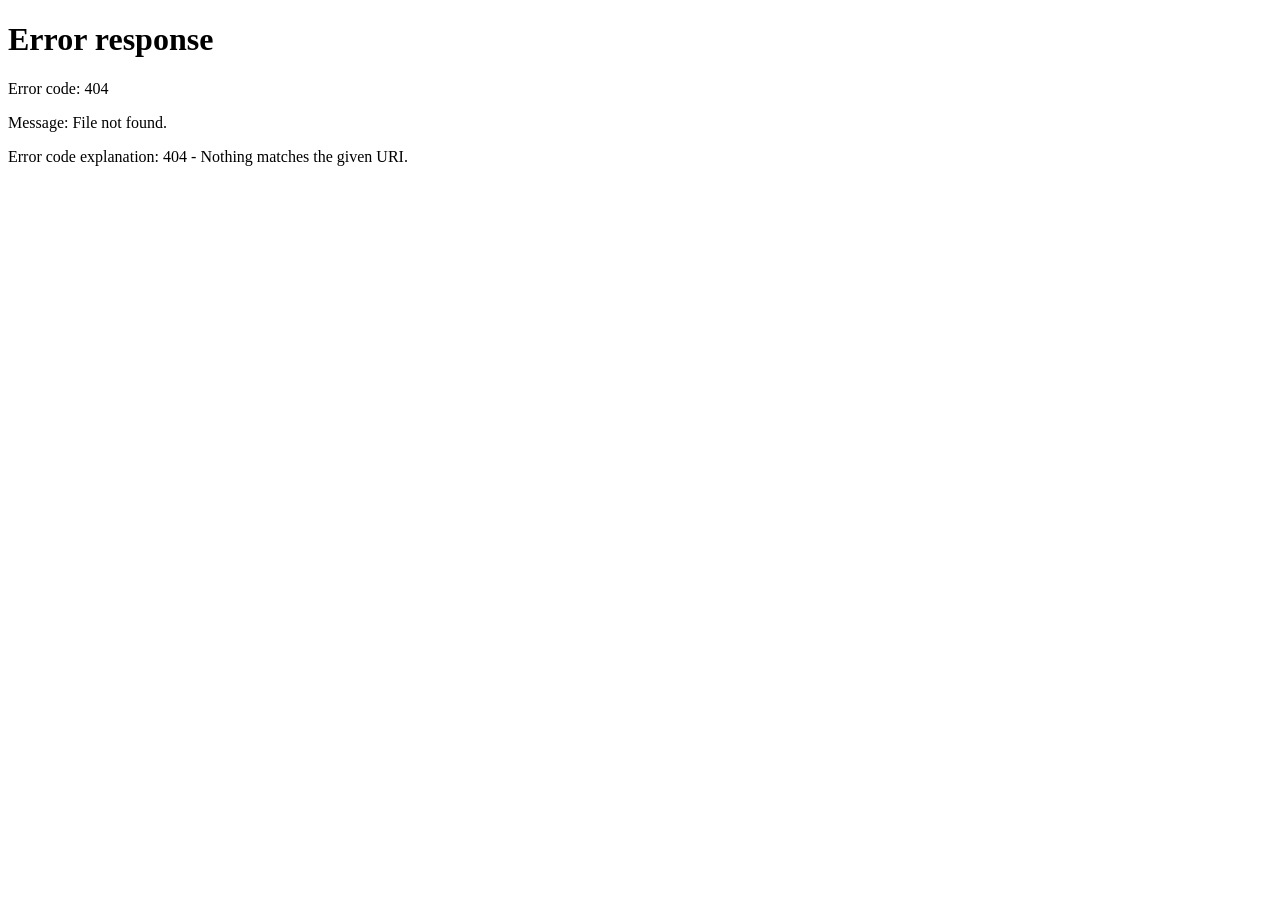
==== commit 8b9538e1: "Decode You workshop now lives at /workshop; root and /new redirect to it Co-Authored-By: Claude Sonn" ====
--- a/new/index.html
+++ b/new/index.html
@@ -1,54 +1 @@
-<!DOCTYPE html>
-<html lang="en-GB"><head><meta charset="utf-8"><meta name="viewport" content="width=device-width,initial-scale=1">
-<title>Decode You Workshop | Nine Planets, Five Elements | Stay Natural</title>
-<meta name="description" content="Explore human nature through the nine planets, five elements, traditional Indian knowledge, food and lifestyle principles in the Decode You live online workshop.">
-<link rel="preload" href="../fonts/fraunces-latin-700-normal.woff2" as="font" type="font/woff2" crossorigin>
-
-<meta name="robots" content="noindex,follow"><!-- preview only: remove this line at launch -->
-<link rel="canonical" href="https://decode.staynatural.world/">
-<meta property="og:type" content="website"><meta property="og:site_name" content="Stay Natural"><meta property="og:title" content="Decode You Workshop | Nine Planets, Five Elements | Stay Natural"><meta property="og:description" content="Explore human nature through the nine planets, five elements, traditional Indian knowledge, food and lifestyle principles in the Decode You live online workshop."><meta property="og:url" content="https://decode.staynatural.world/"><meta property="og:image" content="https://decode.staynatural.world/img/scene.jpg"><meta name="twitter:card" content="summary_large_image">
-<link rel="stylesheet" href="style.css"></head><body>
-<header class="top"><div class="wrap"><a class="brandchip" href="https://www.staynatural.world/" aria-label="Stay Natural home"><img class="logo" src="img/logo-light.png" alt="Stay Natural" width="292" height="153"></a><nav><a href="https://www.staynatural.world/">Home</a><a href="https://www.staynatural.world/sunday-reset">Sunday Reset</a><a href="https://www.staynatural.world/account/my-account">Log in</a><a class="btn" href="https://www.staynatural.world/service-page/decode-you" target="_top">Register</a></nav></div></header>
-<main>
-<section class="hero hero-d"><div class="scene"><img src="img/scene.jpg" width="1024" height="600" alt="A meditating figure surrounded by nine planets at sunset"></div><img class="lv l" src="img/leaves-l.jpg" alt="" width="192" height="720"><img class="lv r" src="img/leaves-r.jpg" alt="" width="139" height="720"><div class="wrap g"><div>
-<h1>Nine planets. Five elements. <span>One you.</span></h1>
-<p class="lead">Why do two people respond to the same situation so differently? Decode You is a live online workshop that brings planetary symbolism, the five elements and traditional Indian knowledge together, to help you notice what you may not have noticed before.</p>
-<div class="cta"><a class="btn" href="https://www.staynatural.world/service-page/decode-you" target="_top">Register for £19</a><p class="meta">Live on Zoom · 11 a.m. British time · 2.5 hours · Recording available</p></div></div>
-<div class="art"><div class="glass"><b>£19</b>Live online workshop</div></div></div></section>
-<img class="div" src="art/divider.svg" alt="" width="720" height="60" style="margin:-30px auto 0;position:relative;z-index:3"><section class="ask"><img class="deco" src="art/set.svg" alt="" width="540" height="400"><div class="wrap g"><div><h2>What if you understood what works for you?</h2></div><div>
-<p>Think about how you organise your day, respond to pressure, make decisions or take care of yourself.</p>
-<p>We often follow habits and routines because they work for someone else. But do they necessarily work for us?</p>
-<p>Understanding your natural tendencies can help you recognise recurring patterns, understand your preferences and make more conscious everyday choices.</p>
-<p class="real">The goal isn't to become someone else. It's to understand yourself well enough to choose what works better for you.</p><div class="sec-cta"><a class="btn" href="https://www.staynatural.world/service-page/decode-you" target="_top">Register for £19</a></div></div></div></section>
-<section class="fw"><div class="wrap"><div class="top2"><div><h2>Two traditional lenses, one framework to explore you.</h2><p style="margin-top:22px">Traditional Indian knowledge offers different ways of understanding human nature and experience.</p></div><div class="wheel"><img src="art/orbit-light.svg" loading="lazy" width="560" height="560" alt="Nine planets arranged around the sun"></div></div>
-<div class="cols"><div class="col"><small class="gold">The nine planets</small><h3>The Planetary Blueprint</h3><p>In Vedic astrology, the nine planets represent different dimensions of human experience, from thinking and communication to emotions, discipline, desire and purpose.</p><p>Their traditional symbolism offers a framework for exploring tendencies, relationships and recurring life themes.</p></div>
-<div class="col"><small class="gold">The five elements</small><h3>Understanding Your Nature</h3><p>Earth, Water, Fire, Air and Space describe qualities of nature and human experience in traditional Indian systems.</p><p>These elements are also used to understand three broad body types and their associated tendencies, preferences and needs.</p></div></div>
-<p class="close">Not to put you into a fixed category, but to give you another way to understand yourself.</p><div class="sec-cta"><a class="btn" href="https://www.staynatural.world/service-page/decode-you" target="_top">Register for £19</a></div></div></section>
-<section class="ex"><div class="wrap"><h2 style="max-width:18ch;margin-bottom:20px">More than knowledge. An experience you can relate to.</h2><p style="margin-bottom:56px">Decode You connects traditional concepts with practical aspects of everyday life.</p>
-<div class="g"><div class="stick"><img src="art/set.svg" class="sprigcard" loading="lazy" width="540" height="400" alt="Botanical illustration"></div><div><div class="rows"><div class="row"><h3><i style="background:#4A6B3A"></i>The Planetary Blueprint</h3><p>Explore the nine planets, their traditional symbolism and how planetary combinations are interpreted.</p><p>Reflect on your strengths, challenges and recurring patterns.</p></div><div class="row"><h3><i style="background:#C4632D"></i>The Five Elements and Body Types</h3><p>Understand Earth, Water, Fire, Air and Space, and how traditional Indian systems use these elements to describe three broad body types.</p><p>Explore why different people may have different needs and preferences.</p></div><div class="row"><h3><i style="background:#D8B565"></i>Your Everyday Life</h3><p>Discover how traditional wellbeing principles connect with everyday decisions. You will explore:</p><ul><li>Which hours of the day may suit work, eating, rest and sleep.</li><li>How different seasons can influence food, activity and rest.</li><li>How the six tastes bring variety and balance to your diet.</li><li>How traditional food-combination principles can inform your choices.</li></ul><p>The idea is to plan your food and lifestyle with greater awareness of your own tendencies, rather than blindly following someone else's routine.</p></div><div class="row"><h3><i style="background:#15301F"></i>Beyond Knowledge: Guided Practices</h3><p>Move from understanding ideas to experiencing them.</p><p>Explore how traditional systems relate the five elements to the body, including the way hands and fingers are interpreted.</p><p>Experience guided sound practice and chanting, including simple techniques associated with traditional energy-centre practices, and explore simple daily routines.</p></div></div>
-<div class="real together">What brings it all together? The emphasis is on trying, observing and reflecting. You don't have to accept something simply because it is called tradition. You leave with ideas you can consider and apply in your own everyday life.</div>
-<div style="margin-top:44px"><a class="btn" href="https://www.staynatural.world/service-page/decode-you" target="_top">Register for £19</a></div></div></div></div></section>
-<section class="voices"><img class="deco faqdeco" src="art/set.svg" alt="" width="540" height="400"><div class="wrap"><h2 style="max-width:16ch">What participants say about Decode You.</h2><div class="q"><div class="av" data-k="gerry">GC</div><div><blockquote>I found Surya's 9 Planets workshop really interesting and insightful. Although I had a little understanding of astrology beforehand, the workshop was easy to follow and I learned so much.</blockquote><div class="who"><b>Gerry Carrick</b>, Dublin, Ireland</div></div></div><div class="q"><div class="av" data-k="aoife">A</div><div><blockquote>I attended a 9 Planets workshop with Surya, where he connected Jyotish, Elements and Ayurveda beautifully together. He was so knowledgeable and practical in his advice.</blockquote><div class="who"><b>Aoife</b>, Ireland</div></div></div><div class="q"><div class="av" data-k="caitriona">C</div><div><blockquote>The Decode You workshop with Surya was fantastic. He is so knowledgeable and shares his wisdom with enthusiasm. He explains clearly and concisely, making thousands of years of information accessible and easy to digest.</blockquote><div class="who"><b>Caitriona</b>, Ireland</div></div></div><div class="q"><div class="av" data-k="anthony">A</div><div><blockquote>Such a powerful and insightful workshop and a lot to take away and process. I would definitely recommend connecting and joining a future workshop.</blockquote><div class="who"><b>Anthony</b>, Somerset, UK</div></div></div><div class="sec-cta"><a class="btn" href="https://www.staynatural.world/service-page/decode-you" target="_top">Register for £19</a></div></div></div></section>
-<section class="guide"><div class="wrap g"><div class="portrait" id="portrait">SS</div><div><h2>Meet Surya Singh</h2><p class="role">Holistic Wellness Coach | Yoga &amp; Wellbeing Educator</p>
-<p>With over 14 years of experience in holistic wellness, Surya Singh has been teaching and working with people since 2011.</p>
-<p>His work spans international wellness retreats, workshops and corporate wellbeing programmes, bringing together traditional wisdom and practical approaches for modern life.</p>
-<p>Drawing on his experience in Yoga, Ayurveda and Vedic astrology, Surya explores the connections between body, mind and individual nature.</p>
-<p>His approach is simple: make deeper knowledge accessible, connect it with everyday life, and help people understand themselves better.</p>
-<div style="margin-top:30px"><a class="btn" href="https://www.staynatural.world/service-page/decode-you" target="_top">Register for £19</a></div></div></div></section>
-<section id="faqs"><div class="wrap"><h2>Everything you need to know</h2>
-<div class="facts"><div><small>Format</small><b>Live online workshop</b></div><div><small>Price</small><b>£19</b></div><div><small>Experience</small><b>Interactive and practical</b></div><div><small>Prior knowledge</small><b>Not required</b></div></div>
-<div class="faq"><details><summary>What exactly is Decode You?</summary><p>Decode You is a guided workshop exploring human nature through the nine planets, five elements and traditional Indian knowledge. It connects these ideas with body types, daily routines and practical wellbeing.</p></details><details><summary>Is this an astrology reading?</summary><p>No. Decode You is a group workshop, not an individual birth-chart reading or prediction session. It introduces traditional planetary symbolism as one framework for exploring human experience.</p></details><details><summary>Do I need prior knowledge of astrology or Ayurveda?</summary><p>No. The workshop is designed as an accessible introduction. You only need curiosity and a willingness to explore.</p></details><details><summary>Will we explore practical applications?</summary><p>Yes. Alongside the concepts, you will explore body types, seasonal living, food principles, daily routines, guided sound practice and chanting.</p></details><details><summary>Is this a personal consultation?</summary><p>No. It is a group learning experience. Individual birth-chart analysis and personal consultations are not included.</p></details><details><summary>What will I take away?</summary><p>You will leave with a framework for reflecting on your tendencies, reconsidering everyday habits and exploring how traditional knowledge connects with your own experience.</p></details><details><summary>How do I join?</summary><p>Register online. You will receive the information needed to join the live workshop.</p></details></div><div class="sec-cta"><a class="btn" href="https://www.staynatural.world/service-page/decode-you" target="_top">Register for £19</a></div></div></section>
-<section class="final"><img class="garl l" src="art/garland-l.svg" alt="" width="400" height="900"><img class="garl r" src="art/garland-r.svg" alt="" width="400" height="900"><div class="wrap" style="position:relative;z-index:2"><h2>Decode You</h2><p class="sub">Nine planets. Five elements. One you.</p>
-<p>Look at yourself from a different angle. Explore the patterns, understand the connections and take away ideas you can reflect on in everyday life.</p><p>You don't need prior knowledge. You don't need to accept anything on faith. Just bring your curiosity.</p>
-<div class="price">Live online workshop · £19</div><a class="btn" href="https://www.staynatural.world/service-page/decode-you" target="_top">Register for £19</a>
-<p class="end">Understand the patterns. Discover yourself. Live with greater awareness.</p></div></section>
-<section class="bro" id="bro"><div class="wrap bro-g"><img class="cover" src="img/brochure.jpg" alt="Decode You editorial brochure cover" loading="lazy" width="331" height="468"><div><h2>Want to explore Decode You further?</h2><p style="margin-top:18px">Discover the ideas behind the workshop in our complimentary editorial brochure.</p><a class="btn ghost" id="brochure" href="Decode-You-Brochure.pdf" download="Decode-You-Brochure.pdf">Download the free brochure (PDF)</a></div></div></section>
-</main>
-<footer><div class="wrap"><img src="img/logo-light.png" alt="Stay Natural" width="292" height="153"><span>Elevating Lives Naturally.</span><span>Decode You · Live online workshop</span></div></footer>
-<div class="bar"><b>£19</b><a class="btn" href="https://www.staynatural.world/service-page/decode-you" target="_top">Register</a></div>
-<script type="application/ld+json">{"@context":"https://schema.org","@type":"FAQPage","mainEntity":[{"@type":"Question","name":"What exactly is Decode You?","acceptedAnswer":{"@type":"Answer","text":"Decode You is a guided workshop exploring human nature through the nine planets, five elements and traditional Indian knowledge. It connects these ideas with body types, daily routines and practical wellbeing."}},{"@type":"Question","name":"Is this an astrology reading?","acceptedAnswer":{"@type":"Answer","text":"No. Decode You is a group workshop, not an individual birth-chart reading or prediction session. It introduces traditional planetary symbolism as one framework for exploring human experience."}},{"@type":"Question","name":"Do I need prior knowledge of astrology or Ayurveda?","acceptedAnswer":{"@type":"Answer","text":"No. The workshop is designed as an accessible introduction. You only need curiosity and a willingness to explore."}},{"@type":"Question","name":"Will we explore practical applications?","acceptedAnswer":{"@type":"Answer","text":"Yes. Alongside the concepts, you will explore body types, seasonal living, food principles, daily routines, guided sound practice and chanting."}},{"@type":"Question","name":"Is this a personal consultation?","acceptedAnswer":{"@type":"Answer","text":"No. It is a group learning experience. Individual birth-chart analysis and personal consultations are not included."}},{"@type":"Question","name":"What will I take away?","acceptedAnswer":{"@type":"Answer","text":"You will leave with a framework for reflecting on your tendencies, reconsidering everyday habits and exploring how traditional knowledge connects with your own experience."}},{"@type":"Question","name":"How do I join?","acceptedAnswer":{"@type":"Answer","text":"Register online. You will receive the information needed to join the live workshop."}}]}</script>
-<script>
-var PHOTOS={surya:"/new/img/surya.jpg",gerry:"https://static.wixstatic.com/media/bc3392_221b93704c5745fa9382ebfd5e4df6b9~mv2.jpg/v1/fill/w_240,h_240,al_c,q_80,enc_avif,quality_auto/gerry.jpg",aoife:"https://static.wixstatic.com/media/9a8d32_7c93506536434d95a2c473a3291bca20~mv2.webp/v1/fill/w_240,h_240,al_c,q_80,enc_avif,quality_auto/aoife.jpg",caitriona:"https://static.wixstatic.com/media/89ca41_ab1e9fa009fc4d1fb69cad0161a2f7fe~mv2.jpg/v1/fill/w_240,h_240,al_c,q_80,enc_avif,quality_auto/caitriona.jpg",anthony:"https://static.wixstatic.com/media/ac4369_107981a74f254bc085720f9f17583412~mv2.jpg/v1/fill/w_240,h_240,al_c,q_80,enc_avif,quality_auto/anthony.jpg"},BROCHURE_URL="";
-(function(){for(var k in PHOTOS){if(!PHOTOS[k])continue;var t=k==="surya"?document.getElementById("portrait"):document.querySelector('.av[data-k="'+k+'"]');if(t){var i=new Image();i.alt="";i.src=PHOTOS[k];t.textContent="";t.appendChild(i)}}
-})();
-</script></body></html>+<!DOCTYPE html><html lang="en-GB"><head><meta charset="utf-8"><title>Decode You Workshop | Stay Natural</title><meta name="viewport" content="width=device-width,initial-scale=1"><link rel="canonical" href="https://decode.staynatural.world/workshop"><meta http-equiv="refresh" content="0;url=/workshop"><script>location.replace("/workshop")</script></head><body><a href="/workshop">Decode You Workshop</a></body></html>
